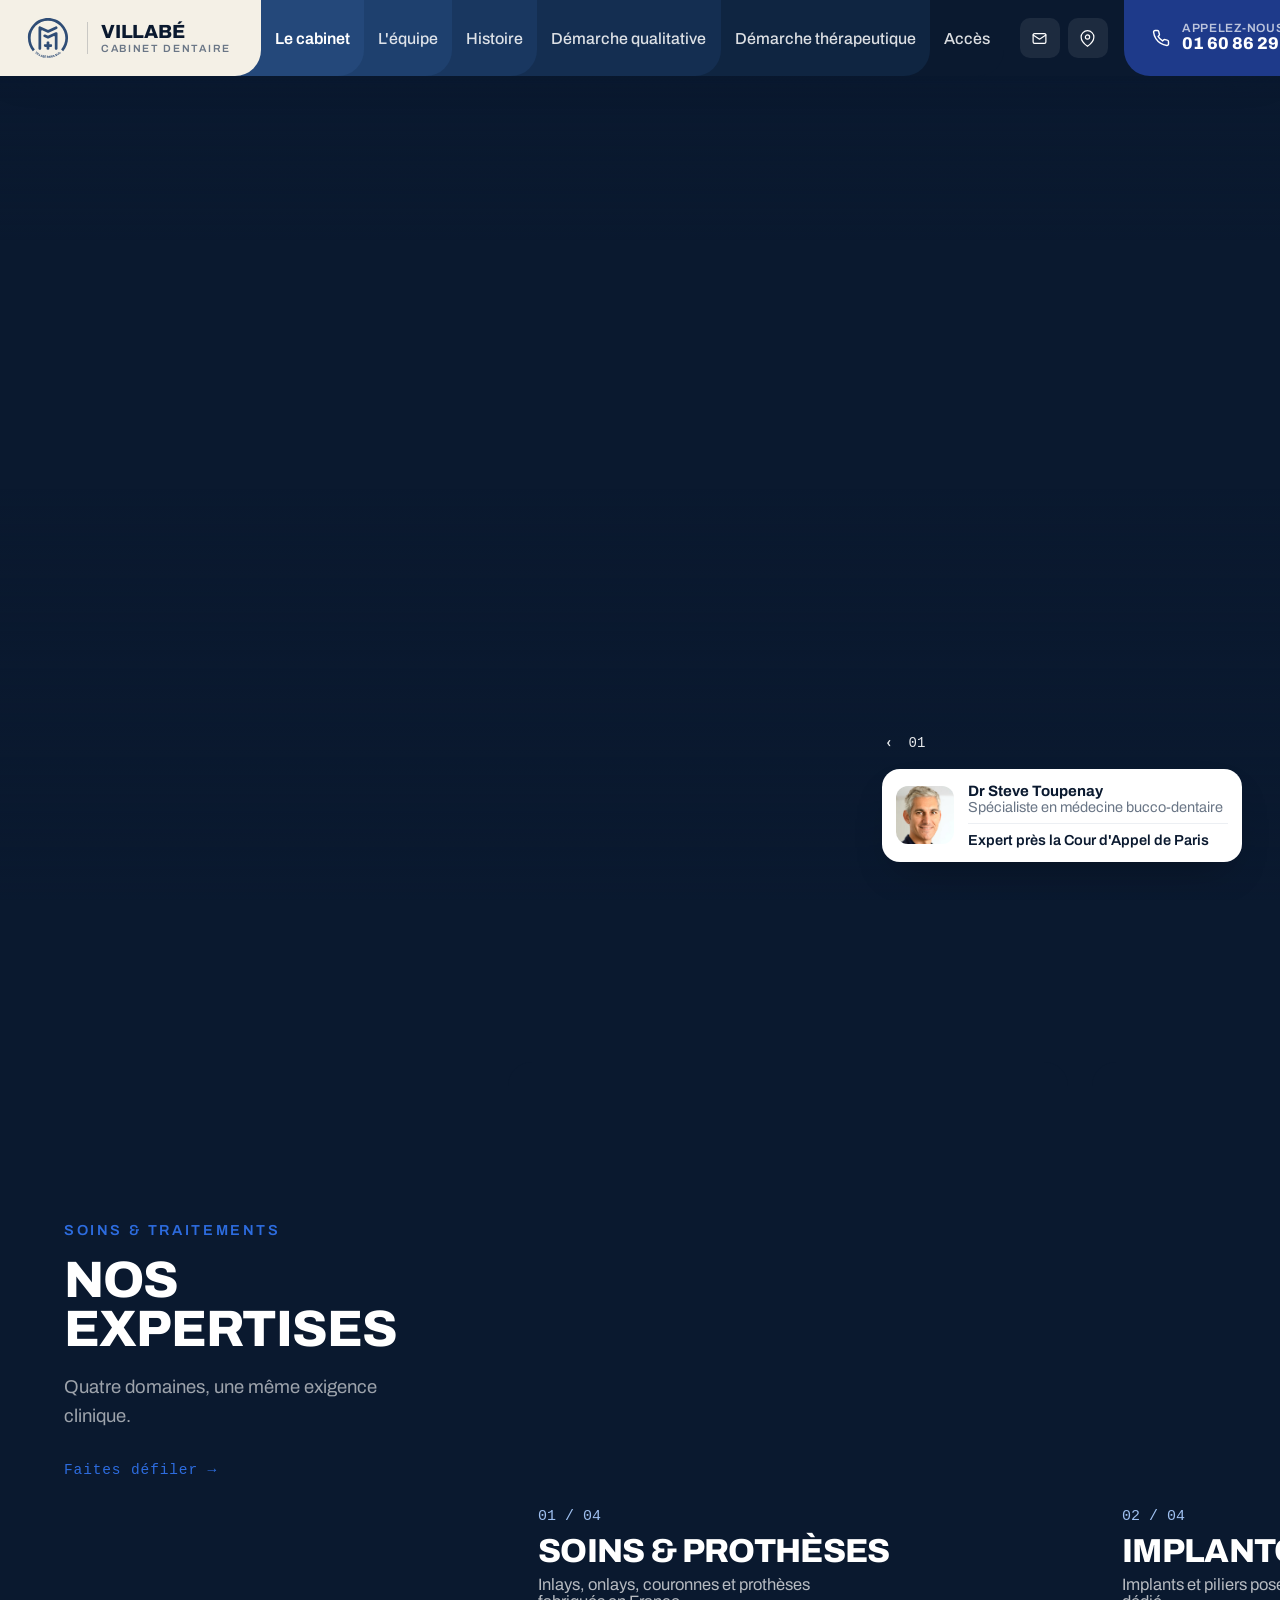
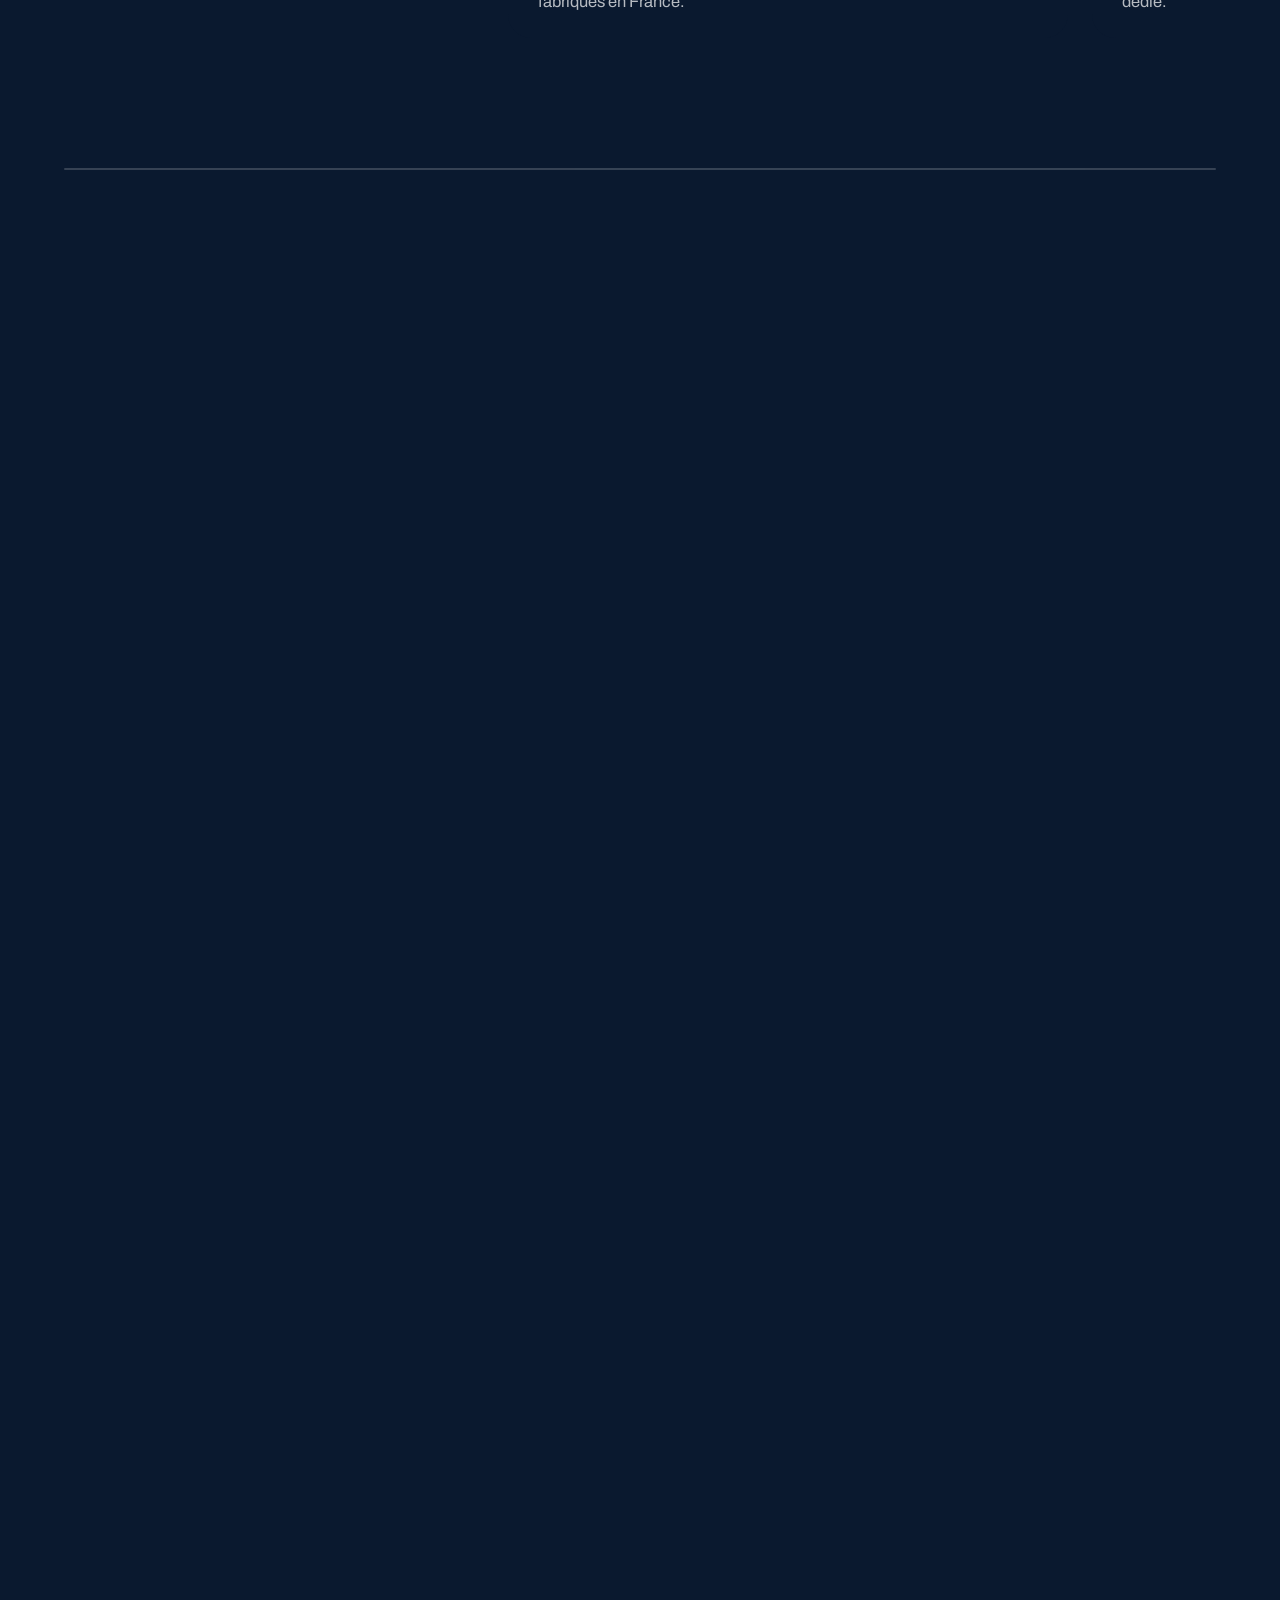
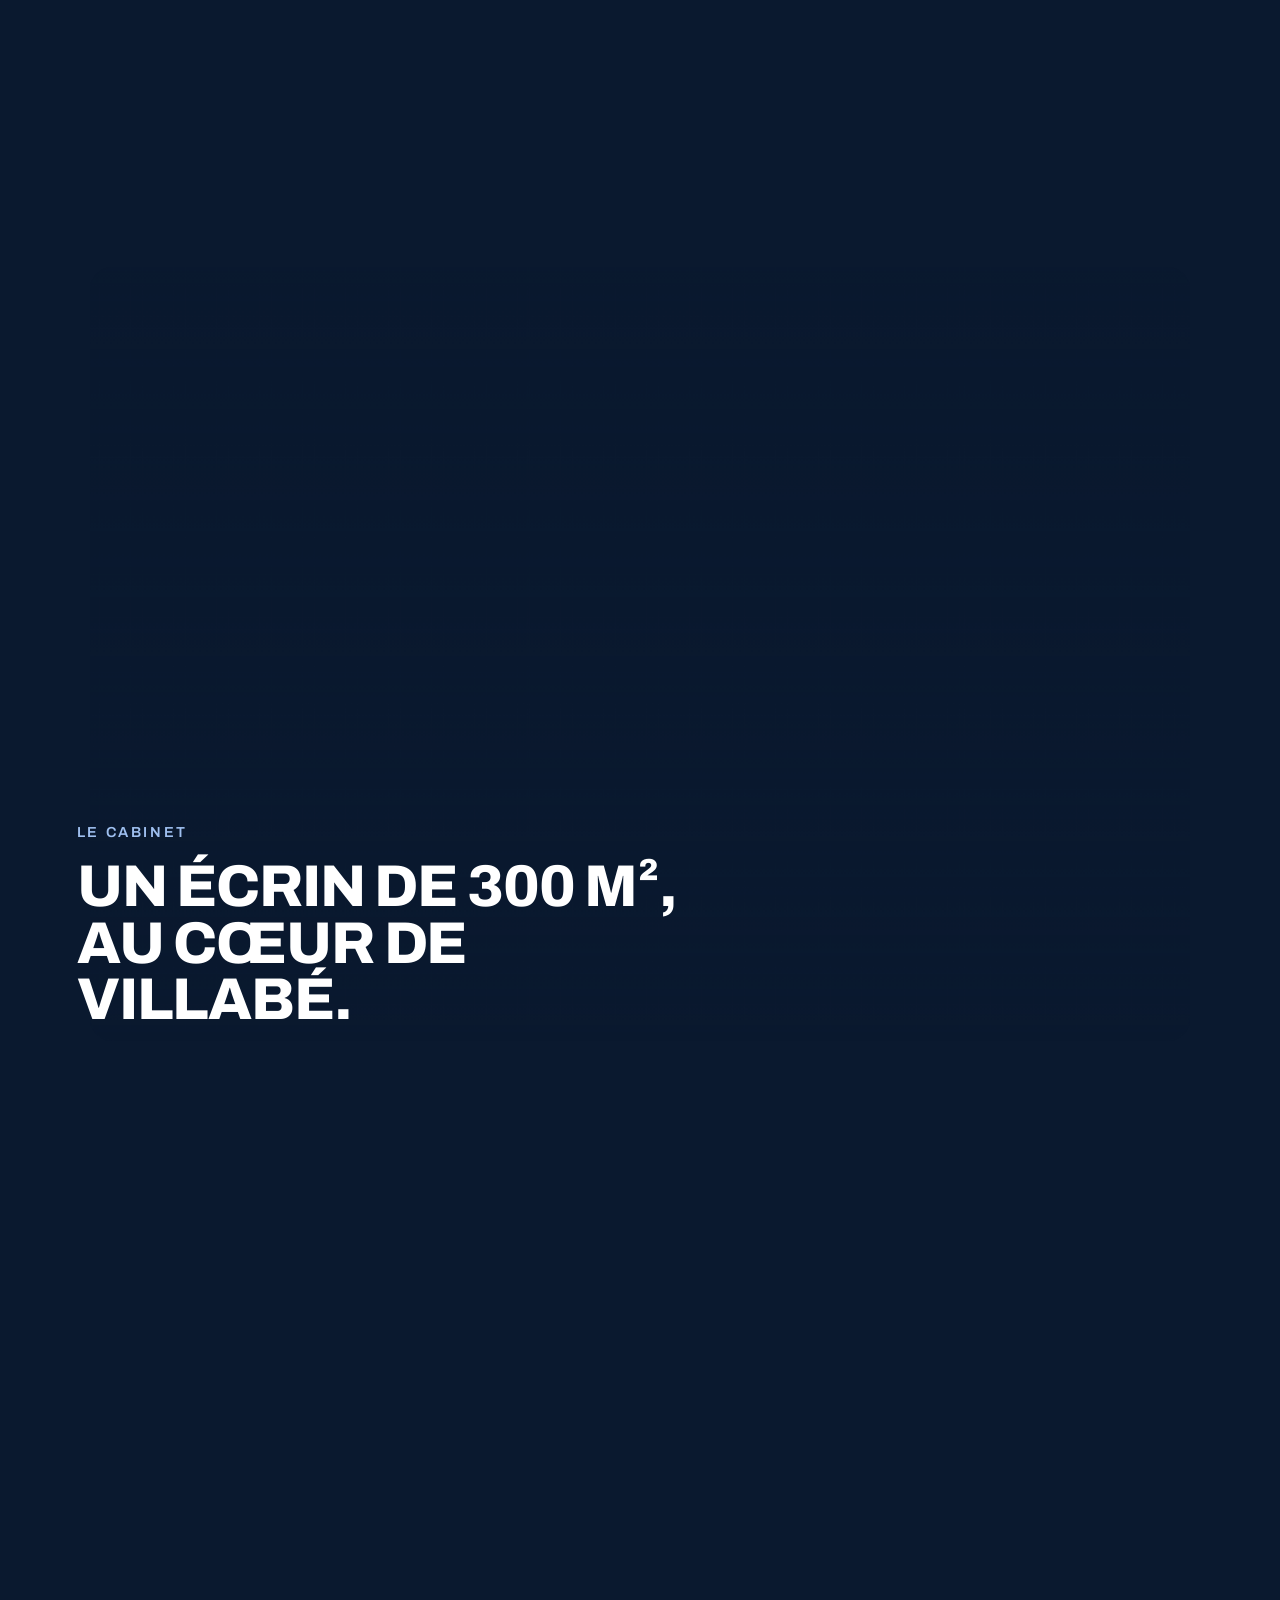
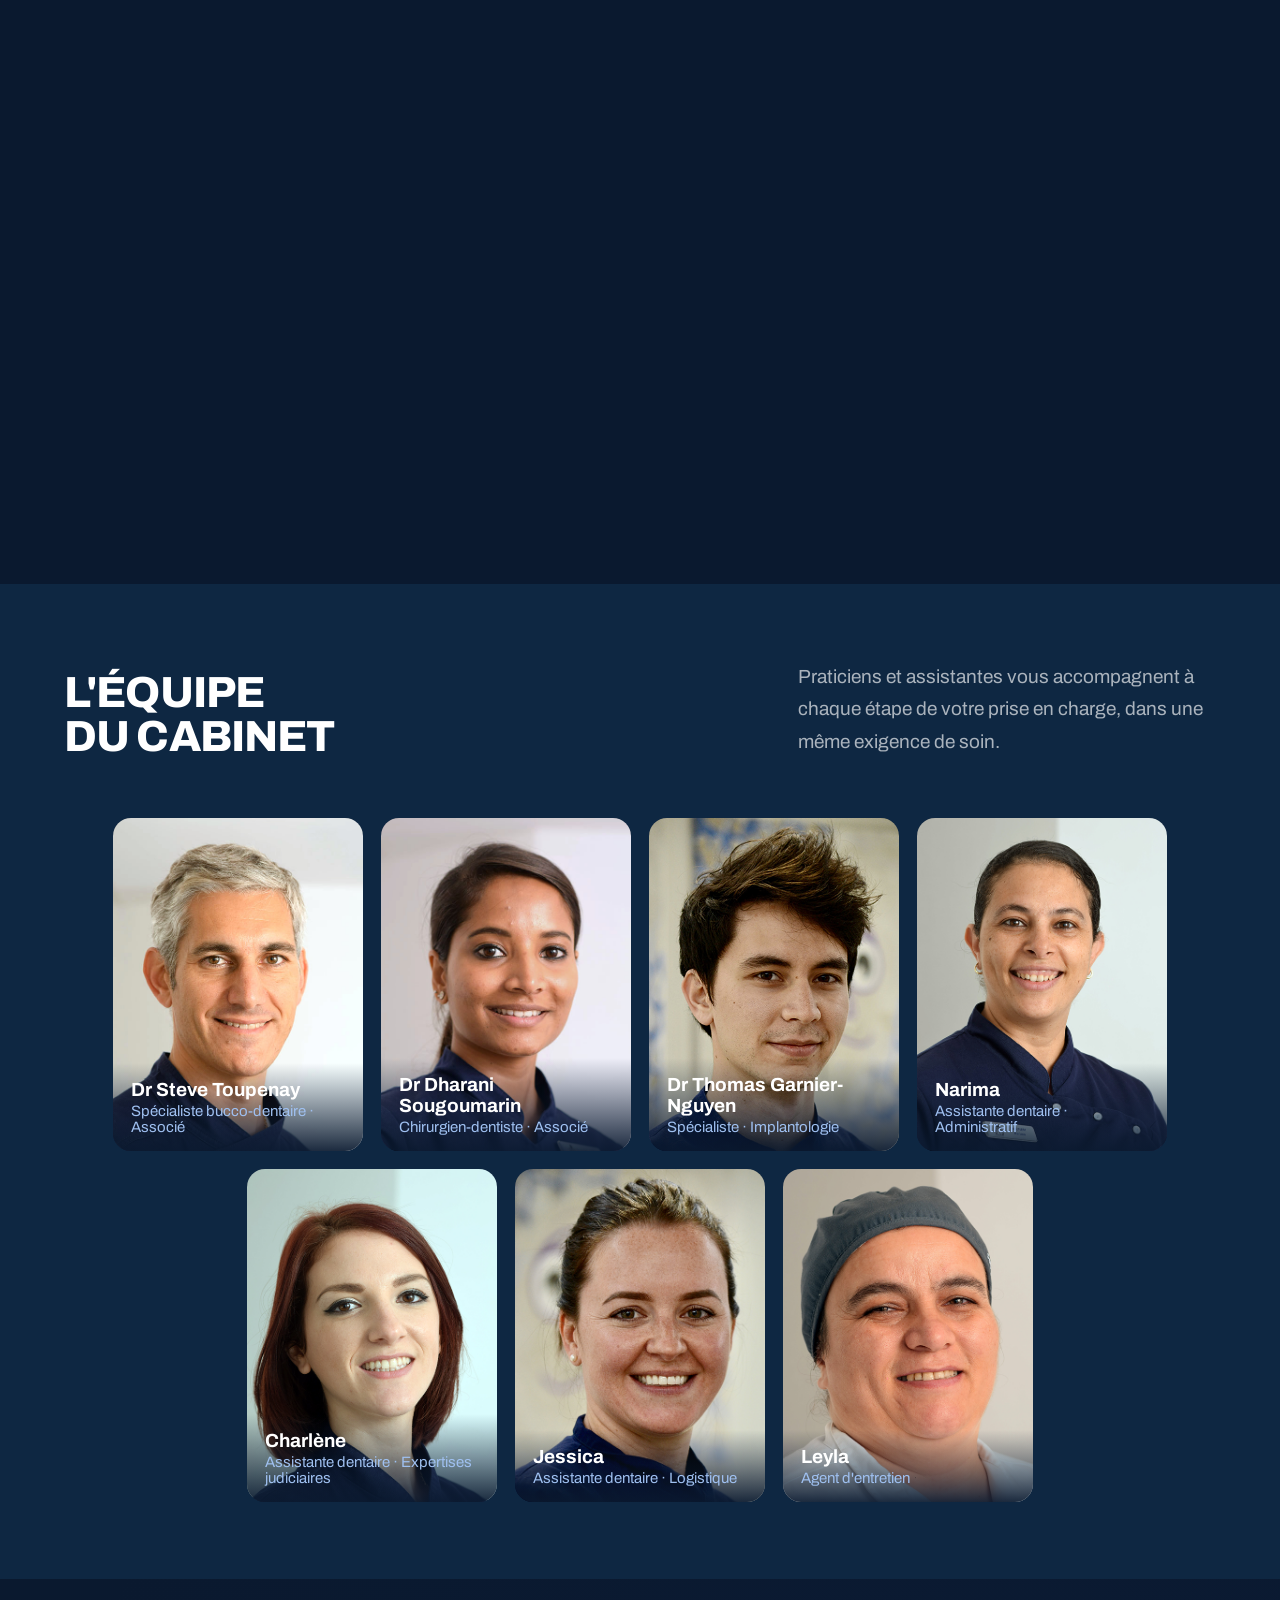
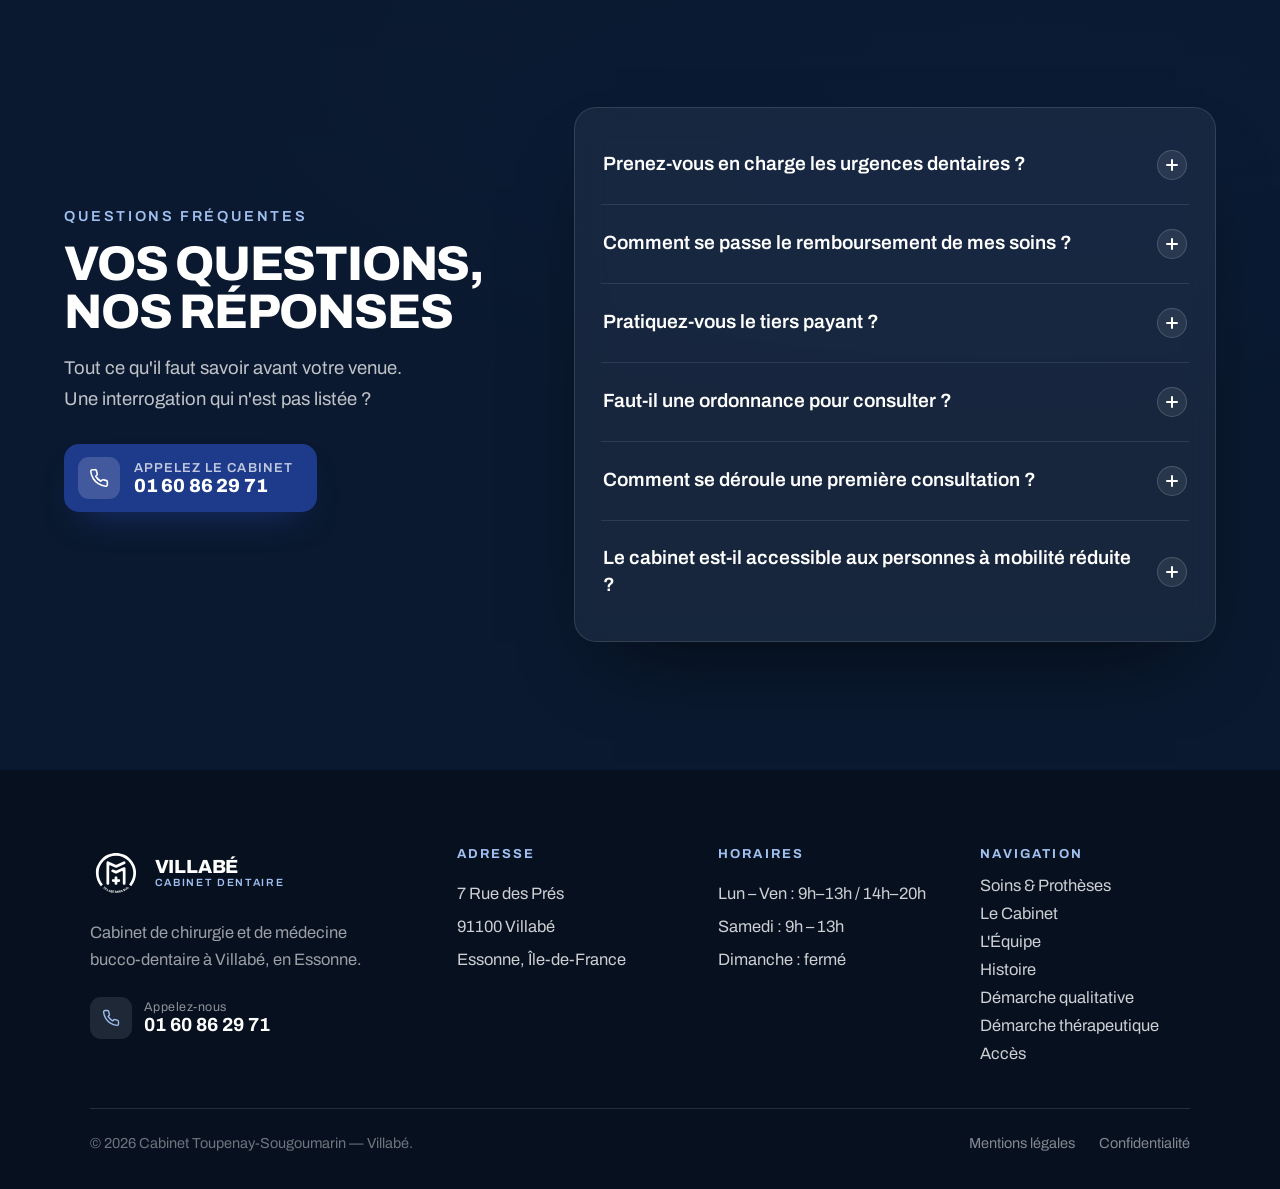
==== index.html @ 733a1549 "Passe typographique : agrandit les petites ecritures sur les six pages Meme echelle partout, alignee" ====
<!DOCTYPE html>
<html lang="fr">
<head>
<meta charset="utf-8">
<meta name="viewport" content="width=device-width, initial-scale=1">
<title>Cabinet Dentaire Villabé — Dr Toupenay &amp; Dr Sougoumarin</title>
<meta name="description" content="Cabinet de chirurgie et de médecine bucco-dentaire à Villabé (Essonne). 300 m² dédiés aux soins, à l'implantologie et à la chirurgie orale.">
<link rel="preconnect" href="https://fonts.googleapis.com">
<link rel="preconnect" href="https://fonts.gstatic.com" crossorigin>
<link href="https://fonts.googleapis.com/css2?family=Archivo:wght@400;500;600;700;800;900&display=swap" rel="stylesheet">
<style>
  :root {
    --navy:#0A192F; --navy2:#0E2742; --blue:#1E3A8A; --blue2:#2D6CDF; --blue-l:#9FC0F0;
    --cream:#ECE7DF; --ink:#14181B;
  }
  * { box-sizing: border-box; margin: 0; padding: 0; }
  html { scroll-behavior: smooth; }
  body { font-family: 'Archivo', -apple-system, sans-serif; color: #E8EEF6; background: var(--navy); -webkit-font-smoothing: antialiased; overflow-x: hidden; }
  ::selection { background: var(--navy); color: #fff; }
  img { display: block; }
  section[id], footer[id] { scroll-margin-top: 80px; }
  /* Lenis smooth scroll */
  html.lenis, html.lenis body { height: auto; }
  .lenis.lenis-smooth { scroll-behavior: auto !important; }
  .lenis.lenis-smooth [data-lenis-prevent] { overscroll-behavior: contain; }
  .lenis.lenis-stopped { overflow: hidden; }
  @keyframes floatUp { from { opacity: 0; transform: translateY(22px); } to { opacity: 1; transform: translateY(0); } }
  .display { font-weight: 800; text-transform: uppercase; letter-spacing: -0.02em; line-height: 0.98; }
  .eyebrow { display: inline-block; font-size: 14.5px; font-weight: 600; letter-spacing: .18em; text-transform: uppercase; color: var(--blue-l); }
  /* Vimeo background video — true cover (no letterbox bars) */
  .hero-video { position: absolute; top: 50%; left: 50%; transform: translate(-50%,-50%); width: 100vw; height: 56.25vw; min-height: 100vh; min-width: 177.78vh; border: 0; pointer-events: none; }

  /* ---------- header hover states ---------- */
  .navcenter a { white-space: nowrap; }
  .nav-active:hover { background: #2C5490 !important; }
  .nav-link:hover   { background: #23477C !important; color: #fff !important; }
  .icon-tab:hover   { background: rgba(255,255,255,0.16) !important; }
  .logo-home:hover  { background: #FFFCF2 !important; }
  .phone-cta:hover  { background: #274aa8 !important; }
  .flink:hover      { color: #fff !important; }
  @media (max-width: 1040px) { .navcenter { display: none !important; } }
  @media (max-width: 860px) {
    .herobottom { flex-direction: column !important; align-items: stretch !important; }
    .heromuted { max-width: none !important; }
  }
  @media (max-width: 760px) { .footgrid { grid-template-columns: 1fr 1fr !important; } }
  @media (max-width: 560px) { .footgrid { grid-template-columns: 1fr !important; } }

  /* =====================================================================
     SCROLL ANIMATION ENGINE — reveal variants (data-reveal)
     ===================================================================== */
  [data-reveal] { opacity: 0; transition: opacity .9s cubic-bezier(.2,.7,.2,1), transform 1s cubic-bezier(.2,.7,.2,1); transition-delay: var(--rd,0ms); will-change: opacity, transform; }
  [data-reveal="up"]    { transform: translateY(44px); }
  [data-reveal="fade"]  { transform: none; }
  [data-reveal="left"]  { transform: translateX(-56px); }
  [data-reveal="right"] { transform: translateX(56px); }
  [data-reveal="scale"] { transform: translateY(38px) scale(.94); }
  [data-reveal].is-in   { opacity: 1; transform: none; }
  /* line mask reveal */
  .mask-line { display: block; overflow: hidden; padding-bottom: .04em; }
  [data-reveal="mask"] { opacity: 1; display: inline-block; transform: translateY(112%); transition: transform 1s cubic-bezier(.2,.7,.2,1); transition-delay: var(--rd,0ms); will-change: transform; }
  [data-reveal="mask"].is-in { transform: translateY(0); }
  @media (prefers-reduced-motion: reduce) {
    [data-reveal] { opacity: 1 !important; transform: none !important; }
  }

  /* =====================================================================
     SOINS — galerie scroll horizontal épinglé
     ===================================================================== */
  .hpin { position: relative; background: var(--navy); }
  .hpin__sticky { position: sticky; top: 0; height: 100vh; overflow: hidden; display: flex; align-items: center; }
  .hpin__track { display: flex; gap: 24px; padding: 0 clamp(20px,5vw,80px); will-change: transform; }
  .hcard { position: relative; flex: 0 0 auto; width: clamp(300px,46vw,560px); height: 64vh; border-radius: 24px; overflow: hidden; background: var(--navy); }
  .hcard--intro { display: flex; flex-direction: column; justify-content: center; gap: 18px; background: none; width: clamp(280px,34vw,420px); }
  .hcard--intro h2 { font-size: clamp(34px,4vw,60px); font-weight: 800; text-transform: uppercase; letter-spacing: -.02em; line-height: .96; color: #fff; }
  .hcard--intro p { color: rgba(255,255,255,.6); max-width: 30ch; font-size: 18.5px; line-height: 1.6; }
  .hcard__img { position: absolute; inset: 0; width: 100%; height: 100%; object-fit: cover; }
  .hcard__veil { position: absolute; inset: 0; background: linear-gradient(180deg, rgba(10,25,47,0) 38%, rgba(10,25,47,.86)); }
  .hcard__cap { position: absolute; left: 30px; right: 30px; bottom: 28px; color: #fff; }
  .hcard__num { font-family: monospace; font-size: 15px; color: var(--blue-l); margin-bottom: 10px; }
  .hcard__cap h3 { font-size: clamp(24px,2.6vw,38px); font-weight: 800; text-transform: uppercase; letter-spacing: -.02em; line-height: 1; }
  .hcard__cap p { margin-top: 8px; font-size: 16.5px; color: rgba(255,255,255,.7); max-width: 34ch; }
  .hpin__hint { font-family: monospace; font-size: 14.5px; color: var(--blue2); letter-spacing: .06em; margin-top: 12px; }
  .hpin__bar { position: absolute; left: clamp(20px,5vw,80px); right: clamp(20px,5vw,80px); bottom: 30px; height: 2px; background: rgba(255,255,255,.18); border-radius: 2px; z-index: 5; }
  .hpin__bar span { position: absolute; left: 0; top: 0; bottom: 0; width: 0; background: #fff; border-radius: 2px; }
  /* fallback : swipe horizontal natif */
  .hpin--static { height: auto !important; }
  .hpin--static .hpin__sticky { position: static; height: auto; padding: clamp(40px,7vw,90px) 0; }
  .hpin--static .hpin__track { transform: none !important; overflow-x: auto; scroll-snap-type: x mandatory; -webkit-overflow-scrolling: touch; padding-bottom: 24px; }
  .hpin--static .hcard { scroll-snap-align: center; height: 70vh; width: min(82vw,560px); }
  .hpin--static .hpin__bar { display: none; }

  /* =====================================================================
     3. LE CABINET — vidéo qui s'agrandit au scroll + compteurs
     ===================================================================== */
  .expand { position: relative; background: var(--navy); height: 220vh; }
  .expand__sticky { position: sticky; top: 0; height: 100vh; overflow: hidden; display: flex; align-items: center; justify-content: center; }
  .expand__media { position: relative; width: 100%; height: 100%; overflow: hidden; border-radius: 28px; transform: scale(.86); transform-origin: center; will-change: transform; }
  .expand__media video, .expand__media img { position: absolute; inset: 0; width: 100%; height: 100%; object-fit: cover; }
  .expand__veil { position: absolute; inset: 0; background: linear-gradient(180deg, rgba(10,25,47,.15) 0%, rgba(10,25,47,.4) 50%, rgba(10,25,47,.82) 100%); }
  .expand__overlay { position: absolute; inset: 0; z-index: 3; display: flex; flex-direction: column; justify-content: flex-end; padding: clamp(32px,6vw,96px); color: #fff; pointer-events: none; }
  .expand__overlay .eyebrow { margin-bottom: 18px; }
  .expand__overlay h2 { font-size: clamp(32px,4.6vw,68px); font-weight: 800; text-transform: uppercase; letter-spacing: -.02em; line-height: .96; max-width: 17ch; }

  /* =====================================================================
     4. LES PRATICIENS — deux associés au même niveau
     ===================================================================== */
  .prac { position: relative; overflow: hidden; background: var(--navy); padding: clamp(56px,7vw,108px) clamp(22px,5vw,80px); }
  .prac__head { position: relative; z-index: 2; max-width: 1180px; margin: 0 auto clamp(46px,6vw,84px); text-align: center; }
  .prac__head .eyebrow { color: var(--blue2); }
  .prac__heading { margin-top: 14px; font-weight: 800; text-transform: uppercase; letter-spacing: -.025em; line-height: .98; color: #fff; font-size: clamp(30px,3.8vw,52px); }
  .prac__one { position: relative; max-width: 1180px; margin: 0 auto; }
  .prac__one + .prac__one { margin-top: clamp(64px,9vw,128px); }
  .prac__wm { position: absolute; left: 50%; top: -8%; transform: translateX(-50%); font-weight: 900; font-size: clamp(72px,14vw,220px); letter-spacing: -.04em; line-height: 1; color: #fff; opacity: .04; text-transform: uppercase; white-space: nowrap; pointer-events: none; z-index: 0; }
  .prac__grid { position: relative; z-index: 2; display: grid; grid-template-columns: .85fr 1.15fr; gap: clamp(40px,6vw,96px); align-items: center; }
  .prac__grid--rev { grid-template-columns: 1.15fr .85fr; }
  .prac__frame { position: relative; width: min(420px,100%); margin: 0 auto; aspect-ratio: 3/4; }
  .prac__backdrop { position: absolute; right: -18px; bottom: -18px; width: 80%; height: 80%; background: var(--blue); border-radius: 26px; }
  .prac__grid--rev .prac__backdrop { right: auto; left: -18px; }
  .prac__img { position: relative; z-index: 1; width: 100%; height: 100%; object-fit: cover; object-position: center top; border-radius: 24px; box-shadow: 0 44px 84px -42px rgba(10,25,47,.55); }
  .prac__badge { position: absolute; z-index: 2; left: -16px; bottom: 30px; background: #fff; border-radius: 16px; padding: 13px 17px; display: flex; align-items: center; gap: 12px; box-shadow: 0 26px 54px -26px rgba(10,25,47,.5); }
  .prac__badge b { display: block; font-size: 15.5px; color: var(--navy); line-height: 1.2; }
  .prac__badge span { display: block; font-size: 13px; color: #6a7686; }
  .prac__copy { max-width: 48ch; }
  .prac__copy .eyebrow { color: var(--blue2); margin-bottom: 20px; }
  .prac__name { font-weight: 800; text-transform: uppercase; letter-spacing: -.02em; line-height: .96; font-size: clamp(34px,4vw,56px); color: #fff; }
  .prac__name span { color: var(--blue2); }
  .prac__role { font-size: clamp(16.5px,1.3vw,18px); font-weight: 600; color: var(--blue-l); margin-top: 16px; }
  .prac__bio { font-size: clamp(17px,1.3vw,18.5px); line-height: 1.72; color: rgba(255,255,255,.72); margin-top: 22px; }
  .prac__facts { list-style: none; margin-top: 30px; display: flex; flex-direction: column; gap: 15px; }
  .prac__facts li { display: flex; align-items: center; gap: 13px; font-size: 16.5px; font-weight: 500; color: #fff; }
  .prac__facts li svg { flex: none; }
  @media (prefers-reduced-motion: no-preference) {
    .prac__frame { animation: portFloat 7s ease-in-out infinite; }
    .prac__badge { animation: portFloat 6s ease-in-out infinite .9s reverse; }
  }
  @keyframes portFloat { 0%,100% { transform: translateY(0); } 50% { transform: translateY(-12px); } }
  @media (max-width: 900px) { .prac__grid, .prac__grid--rev { grid-template-columns: 1fr; gap: 44px; } .prac__copy { max-width: none; } .prac__grid--rev .prac__media { order: -1; } }

  /* =====================================================================
     5. L'ÉQUIPE — grille N&B → couleur
     ===================================================================== */
  .team { background: var(--navy2); padding: clamp(52px,6vw,96px) clamp(22px,5vw,80px); }
  .team__head { max-width: 1180px; margin: 0 auto clamp(36px,5vw,60px); display: flex; align-items: flex-end; justify-content: space-between; gap: 24px; flex-wrap: wrap; }
  .team__head h2 { font-size: clamp(28px,3.4vw,48px); font-weight: 800; text-transform: uppercase; letter-spacing: -.02em; line-height: 1; color: #fff; max-width: 16ch; }
  .team__head p { font-size: 19px; line-height: 1.7; color: rgba(255,255,255,.65); max-width: 38ch; }
  .team__grid { max-width: 1080px; margin: 0 auto; display: flex; flex-wrap: wrap; justify-content: center; gap: 18px; }
  .team__grid .tcard { flex: 1 1 240px; max-width: 250px; }
  .tcard { position: relative; border-radius: 18px; overflow: hidden; background: var(--navy); aspect-ratio: 3/4; }
  .tcard img { width: 100%; height: 100%; object-fit: cover; object-position: center top; transition: transform .7s cubic-bezier(.2,.7,.2,1); }
  .tcard:hover img { transform: scale(1.05); }
  .tcard__info { position: absolute; left: 0; right: 0; bottom: 0; padding: 16px 18px; background: linear-gradient(180deg, transparent, rgba(10,25,47,.92)); color: #fff; }
  .tcard__info b { display: block; font-size: 19px; }
  .tcard__info span { display: block; font-size: 15px; color: var(--blue-l); margin-top: 3px; }

  /* =====================================================================
     HISTOIRE — frise chronologique
     ===================================================================== */
  .story { position: relative; overflow: hidden; background: var(--navy2); color: #fff; padding: clamp(56px,7vw,110px) clamp(22px,5vw,80px); }
  .story::before { content: ""; position: absolute; width: 54vw; height: 54vw; right: -16vw; top: -18vw; background: radial-gradient(circle, rgba(45,108,223,.16), transparent 60%); pointer-events: none; }
  .story__head { position: relative; z-index: 2; max-width: 1080px; margin: 0 auto clamp(40px,5vw,70px); }
  .story__head h2 { font-size: clamp(30px,4.2vw,62px); font-weight: 800; text-transform: uppercase; letter-spacing: -.025em; line-height: .96; margin-top: 16px; }
  .story__head p { margin-top: 22px; max-width: 52ch; color: rgba(255,255,255,.7); font-size: clamp(17px,1.4vw,19.5px); line-height: 1.6; }
  .story__line { position: relative; z-index: 2; max-width: 1080px; margin: 0 auto; }
  .story__item { display: grid; grid-template-columns: minmax(110px,210px) 1fr; gap: clamp(20px,5vw,64px); padding: clamp(28px,4vw,52px) 0; border-top: 1px solid rgba(255,255,255,.12); }
  .story__item:last-child { border-bottom: 1px solid rgba(255,255,255,.12); }
  .story__year { font-weight: 800; font-size: clamp(34px,4.4vw,66px); letter-spacing: -.03em; line-height: .9; color: var(--blue2); }
  .story__body h3 { font-size: clamp(19px,2.2vw,28px); font-weight: 700; color: #fff; }
  .story__body p { margin-top: 12px; max-width: 50ch; color: rgba(255,255,255,.68); font-size: clamp(17px,1.3vw,18.5px); line-height: 1.65; }
  @media (max-width: 680px) { .story__item { grid-template-columns: 1fr; gap: 10px; } }

  /* =====================================================================
     FAQ — questions fréquentes (immersive : vidéo de fond + accordéon verre)
     ===================================================================== */
  .faq { position: relative; overflow: hidden; isolation: isolate; background: var(--navy); padding: clamp(72px,10vw,150px) clamp(22px,5vw,80px); }
  .faq__video { position: absolute; inset: 0; width: 100%; height: 100%; object-fit: cover; z-index: 0; }
  .faq__veil { position: absolute; inset: 0; z-index: 1;
    background: linear-gradient(180deg, rgba(10,25,47,.92) 0%, rgba(10,25,47,.78) 45%, rgba(10,25,47,.9) 100%),
               radial-gradient(120% 80% at 80% 10%, rgba(30,58,138,.45), transparent 60%); }
  .faq__inner { position: relative; z-index: 2; max-width: 1180px; margin: 0 auto; display: grid; grid-template-columns: .82fr 1.18fr; gap: clamp(36px,5vw,80px); align-items: start; }
  .faq__aside { position: sticky; top: 100px; }
  .faq__aside .eyebrow { color: var(--blue-l); }
  .faq__title { margin-top: 16px; font-weight: 800; text-transform: uppercase; letter-spacing: -.025em; line-height: .98; color: #fff; font-size: clamp(32px,3.8vw,54px); }
  .faq__lead { margin-top: 18px; max-width: 34ch; font-size: 18.5px; line-height: 1.7; color: rgba(255,255,255,.74); }
  .faq__call { display: inline-flex; align-items: center; gap: 14px; margin-top: 28px; padding: 13px 24px 13px 14px; border-radius: 15px; text-decoration: none;
    background: var(--blue); box-shadow: 0 18px 36px -20px rgba(30,58,138,.9); transition: background .25s ease, transform .25s ease; }
  .faq__call:hover { background: var(--blue2); transform: translateY(-2px); }
  .faq__callicon { flex: none; width: 42px; height: 42px; border-radius: 11px; background: rgba(255,255,255,.16); display: flex; align-items: center; justify-content: center; }
  .faq__call small { display: block; font-size: 13px; font-weight: 600; letter-spacing: .08em; text-transform: uppercase; color: rgba(255,255,255,.72); }
  .faq__call b { display: block; font-size: 19px; font-weight: 800; color: #fff; letter-spacing: -.01em; }

  .faq__list { border-radius: 22px; padding: clamp(8px,1.4vw,18px) clamp(16px,2vw,28px);
    background: rgba(255,255,255,.06); border: 1px solid rgba(255,255,255,.12);
    backdrop-filter: blur(16px) saturate(1.1); -webkit-backdrop-filter: blur(16px) saturate(1.1);
    box-shadow: 0 40px 80px -40px rgba(0,0,0,.7); }
  .faq__item { border-bottom: 1px solid rgba(255,255,255,.1); }
  .faq__item:last-child { border-bottom: 0; }
  .faq__q { all: unset; box-sizing: border-box; display: flex; align-items: center; justify-content: space-between; gap: 22px; width: 100%; padding: clamp(18px,2.2vw,24px) 2px; cursor: pointer; }
  .faq__q h3 { font-size: clamp(18px,1.5vw,21px); font-weight: 600; color: #fff; line-height: 1.4; transition: color .2s ease; }
  .faq__q:hover h3, .faq__item.open .faq__q h3 { color: var(--blue-l); }
  .faq__icon { flex: none; position: relative; width: 30px; height: 30px; border-radius: 50%; background: rgba(255,255,255,.08); border: 1px solid rgba(255,255,255,.16); transition: background .25s ease; }
  .faq__item.open .faq__icon { background: var(--blue); border-color: transparent; }
  .faq__icon::before, .faq__icon::after { content: ""; position: absolute; left: 50%; top: 50%; background: #fff; border-radius: 2px; transition: transform .3s cubic-bezier(.2,.7,.2,1); }
  .faq__icon::before { width: 12px; height: 2px; transform: translate(-50%,-50%); }
  .faq__icon::after { width: 2px; height: 12px; transform: translate(-50%,-50%); }
  .faq__item.open .faq__icon::after { transform: translate(-50%,-50%) scaleY(0); }
  .faq__a { overflow: hidden; height: 0; transition: height .35s cubic-bezier(.2,.7,.2,1); }
  .faq__a p { padding: 0 40px 22px 2px; max-width: 64ch; font-size: 18.5px; line-height: 1.72; color: rgba(255,255,255,.74); }
  .faq__a p + p { padding-top: 14px; }
  @media (max-width: 880px) { .faq__inner { grid-template-columns: 1fr; gap: 30px; } .faq__aside { position: static; } }

  /* =====================================================================
     DÉMARCHES — lignes texte + image (qualitative & thérapeutique)
     ===================================================================== */
  .rowfeat { position: relative; padding: clamp(56px,7vw,108px) clamp(22px,5vw,80px); }
  .rowfeat__head { max-width: 1180px; margin: 0 auto clamp(48px,6vw,84px); }
  .rowfeat__head .eyebrow { color: var(--blue2); }
  .rowfeat__head h2 { margin-top: 14px; font-weight: 800; text-transform: uppercase; letter-spacing: -.025em; line-height: .98; color: #fff; font-size: clamp(30px,3.8vw,52px); max-width: 20ch; }
  .rowfeat__head p { margin-top: 18px; max-width: 62ch; color: rgba(255,255,255,.7); font-size: clamp(17px,1.3vw,19px); line-height: 1.65; }
  .rowfeat__list { max-width: 1180px; margin: 0 auto; display: flex; flex-direction: column; gap: clamp(52px,7vw,92px); }
  .rowitem { display: grid; grid-template-columns: .9fr 1.1fr; gap: clamp(32px,5vw,64px); align-items: center; }
  .rowitem--rev .rowitem__media { order: 2; }
  .rowitem__media { position: relative; border-radius: 22px; overflow: hidden; aspect-ratio: 4/3; box-shadow: 0 34px 64px -32px rgba(0,0,0,.55); background: rgba(255,255,255,.05); }
  .rowitem__media img { width: 100%; height: 100%; object-fit: cover; }
  .rowitem__num { font-family: monospace; font-size: 15px; color: var(--blue-l); margin-bottom: 14px; display: block; }
  .rowitem__body h3 { font-size: clamp(21px,2.2vw,30px); font-weight: 700; color: #fff; letter-spacing: -.01em; }
  .rowitem__body p { margin-top: 14px; color: rgba(255,255,255,.7); font-size: 18.5px; line-height: 1.72; max-width: 52ch; }
  .rowitem__body p + p { margin-top: 12px; }
  @media (max-width: 820px) { .rowitem, .rowitem--rev { grid-template-columns: 1fr; } .rowitem--rev .rowitem__media { order: 0; } }

  /* Table honoraires — carte verre, même esprit que la FAQ */
  .pricecard { max-width: 1180px; margin: clamp(52px,7vw,92px) auto 0; border-radius: 22px; padding: clamp(10px,1.6vw,20px) clamp(18px,2.4vw,30px);
    background: rgba(255,255,255,.06); border: 1px solid rgba(255,255,255,.12);
    backdrop-filter: blur(16px) saturate(1.1); -webkit-backdrop-filter: blur(16px) saturate(1.1); }
  .pricecard__head { display: flex; align-items: baseline; justify-content: space-between; gap: 16px; padding: 14px 2px 18px; }
  .pricecard__head h3 { font-size: clamp(17px,1.7vw,20px); font-weight: 700; color: #fff; }
  .pricecard__head span { font-size: 14.5px; color: rgba(255,255,255,.5); }
  .pricerow { display: flex; align-items: center; justify-content: space-between; gap: 20px; padding: 16px 2px; border-top: 1px solid rgba(255,255,255,.1); }
  .pricerow span:first-child { font-size: 17.5px; color: rgba(255,255,255,.85); }
  .pricerow b { font-size: 18.5px; color: var(--blue-l); font-weight: 700; white-space: nowrap; }
  .pricecard__note { padding: 16px 2px 4px; font-size: 14.5px; line-height: 1.6; color: rgba(255,255,255,.5); border-top: 1px solid rgba(255,255,255,.1); margin-top: 4px; }

  /* =====================================================================
     ACCÈS — infos + carte
     ===================================================================== */
  .access__inner { max-width: 1180px; margin: 0 auto; display: grid; grid-template-columns: .82fr 1.18fr; gap: clamp(36px,5vw,72px); align-items: start; }
  .access__facts { display: flex; flex-direction: column; gap: clamp(26px,3vw,34px); }
  .access__fact { display: flex; gap: 16px; }
  .access__fact svg { flex: none; width: 42px; height: 42px; border-radius: 12px; background: rgba(255,255,255,.08); padding: 10px; box-sizing: border-box; }
  .access__fact h3 { font-size: 17.5px; font-weight: 700; color: #fff; margin-bottom: 6px; }
  .access__fact p { font-size: 17px; line-height: 1.65; color: rgba(255,255,255,.68); max-width: 46ch; }
  .access__map { position: relative; border-radius: 22px; overflow: hidden; aspect-ratio: 4/3.1; box-shadow: 0 34px 64px -32px rgba(0,0,0,.55); background: rgba(255,255,255,.05); }
  .access__map iframe { position: absolute; inset: 0; width: 100%; height: 100%; border: 0; filter: grayscale(.15) contrast(1.05); }
  @media (max-width: 900px) { .access__inner { grid-template-columns: 1fr; } .access__map { order: -1; } }

  /* =====================================================================
     FOOTER
     ===================================================================== */
  .site-footer { background: #06101F; color: #fff; padding: clamp(48px,6vw,84px) clamp(22px,7vw,110px) clamp(26px,3vw,38px); }
  .footgrid { display: grid; grid-template-columns: 1.5fr 1fr 1fr 1fr; gap: clamp(28px,4vw,56px); padding-bottom: 46px; border-bottom: 1px solid rgba(255,255,255,0.12); }
</style>
</head>
<body>

<div style="background:var(--navy); min-height:100vh;">

  <!-- ============ HEADER (inchangé) ============ -->
  <header style="position:sticky; top:0; z-index:100; display:flex; align-items:stretch; height:76px; background:#0A192F; margin:0; box-shadow:0 14px 34px -22px rgba(10,25,47,0.6);">
    <a href="index.html" class="logo-home" aria-label="Retour à l’accueil" style="flex:none; display:flex; align-items:center; gap:13px; background:#F4F0E6; padding:0 30px 0 22px; border-bottom-right-radius:26px; position:relative; z-index:7; text-decoration:none; transition:background .2s ease;">
      <img src="images/logo.svg" alt="Cabinet Dentaire Villabé Paris Sud" style="height:52px; width:auto;">
      <div style="width:1px; height:32px; background:rgba(10,25,47,0.18);"></div>
      <div style="display:flex; flex-direction:column; line-height:1.12;">
        <span style="font-weight:800; font-size:19px; letter-spacing:-0.01em; color:#0A192F;">VILLABÉ</span>
        <span style="font-weight:600; font-size:10.5px; letter-spacing:0.16em; text-transform:uppercase; color:#6a7686;">Cabinet Dentaire</span>
      </div>
    </a>
    <nav class="navcenter" style="flex:1; display:flex; align-items:stretch; position:relative;">
      <a href="index.html#cabinet" class="nav-active" style="flex:1; display:flex; align-items:center; justify-content:center; padding:0 clamp(10px,1.1vw,20px) 0 calc(clamp(10px,1.1vw,20px) + 26px); font-size:16px; font-weight:600; color:#fff; text-decoration:none; background:#24487A; border-bottom-right-radius:26px; margin-left:-26px; position:relative; z-index:6; transition:background .2s ease;">Le cabinet</a>
      <a href="equipe.html" class="nav-link" style="flex:1; display:flex; align-items:center; justify-content:center; padding:0 clamp(10px,1.1vw,20px) 0 calc(clamp(10px,1.1vw,20px) + 26px); font-size:16px; font-weight:500; color:rgba(255,255,255,0.85); text-decoration:none; background:#1E406E; border-bottom-right-radius:26px; margin-left:-26px; position:relative; z-index:5; transition:background .2s ease, color .2s ease;">L'équipe</a>
      <a href="histoire.html" class="nav-link" style="flex:1; display:flex; align-items:center; justify-content:center; padding:0 clamp(10px,1.1vw,20px) 0 calc(clamp(10px,1.1vw,20px) + 26px); font-size:16px; font-weight:500; color:rgba(255,255,255,0.85); text-decoration:none; background:#193760; border-bottom-right-radius:26px; margin-left:-26px; position:relative; z-index:4; transition:background .2s ease, color .2s ease;">Histoire</a>
      <a href="demarche-qualitative.html" class="nav-link" style="flex:1; display:flex; align-items:center; justify-content:center; padding:0 clamp(10px,1.1vw,20px) 0 calc(clamp(10px,1.1vw,20px) + 26px); font-size:16px; font-weight:500; color:rgba(255,255,255,0.85); text-decoration:none; background:#142E51; border-bottom-right-radius:26px; margin-left:-26px; position:relative; z-index:3; transition:background .2s ease, color .2s ease;">Démarche qualitative</a>
      <a href="demarche-therapeutique.html" class="nav-link" style="flex:1; display:flex; align-items:center; justify-content:center; padding:0 clamp(10px,1.1vw,20px) 0 calc(clamp(10px,1.1vw,20px) + 26px); font-size:16px; font-weight:500; color:rgba(255,255,255,0.85); text-decoration:none; background:#0F2541; border-bottom-right-radius:26px; margin-left:-26px; position:relative; z-index:2; transition:background .2s ease, color .2s ease;">Démarche thérapeutique</a>
      <a href="acces.html" class="nav-link" style="flex:1; display:flex; align-items:center; justify-content:center; padding:0 clamp(10px,1.1vw,20px) 0 calc(clamp(10px,1.1vw,20px) + 26px); font-size:16px; font-weight:500; color:rgba(255,255,255,0.85); text-decoration:none; background:#0A192F; border-bottom-right-radius:26px; margin-left:-26px; position:relative; z-index:1; transition:background .2s ease, color .2s ease;">Accès</a>
    </nav>
    <div style="flex:none; margin-left:auto; display:flex; align-items:center; gap:8px; padding:0 16px;">
      <a href="mailto:contact@villabe-dental.fr" class="icon-tab" style="width:40px; height:40px; border-radius:10px; background:rgba(255,255,255,0.08); display:flex; align-items:center; justify-content:center; text-decoration:none; transition:background .2s ease;">
        <svg width="17" height="17" viewBox="0 0 24 24" fill="none" stroke="#fff" stroke-width="1.7" stroke-linecap="round" stroke-linejoin="round"><rect x="3" y="5" width="18" height="14" rx="2"/><path d="m3 7 9 6 9-6"/></svg>
      </a>
      <a href="#contact" class="icon-tab" style="width:40px; height:40px; border-radius:10px; background:rgba(255,255,255,0.08); display:flex; align-items:center; justify-content:center; text-decoration:none; transition:background .2s ease;">
        <svg width="17" height="17" viewBox="0 0 24 24" fill="none" stroke="#fff" stroke-width="1.7" stroke-linecap="round" stroke-linejoin="round"><path d="M21 10c0 7-9 13-9 13s-9-6-9-13a9 9 0 0 1 18 0z"/><circle cx="12" cy="10" r="3"/></svg>
      </a>
    </div>
    <a href="tel:0160862971" class="phone-cta" style="flex:none; display:flex; align-items:center; gap:12px; background:#1E3A8A; padding:0 28px; text-decoration:none; border-bottom-left-radius:26px; transition:background .2s ease;">
      <svg width="18" height="18" viewBox="0 0 24 24" fill="none" stroke="#fff" stroke-width="1.9" stroke-linecap="round" stroke-linejoin="round"><path d="M22 16.92v3a2 2 0 0 1-2.18 2 19.79 19.79 0 0 1-8.63-3.07 19.5 19.5 0 0 1-6-6 19.79 19.79 0 0 1-3.07-8.67A2 2 0 0 1 4.11 2h3a2 2 0 0 1 2 1.72c.13.96.36 1.9.7 2.81a2 2 0 0 1-.45 2.11L8.09 9.91a16 16 0 0 0 6 6l1.27-1.27a2 2 0 0 1 2.11-.45c.91.34 1.85.57 2.81.7A2 2 0 0 1 22 16.92z"/></svg>
      <span style="display:flex; flex-direction:column; line-height:1.1;">
        <span style="font-size:12px; font-weight:600; letter-spacing:0.06em; text-transform:uppercase; color:rgba(255,255,255,0.7);">Appelez-nous</span>
        <span style="font-size:17px; font-weight:800; color:#fff;">01 60 86 29 71</span>
      </span>
    </a>
  </header>

  <!-- ============ HERO (inchangé) ============ -->
  <section style="position:relative; overflow:hidden; min-height:calc(100vh - 76px); display:flex; flex-direction:column; justify-content:flex-end; padding:clamp(22px,3vw,52px); margin:0;">
    <div style="position:absolute; inset:0; z-index:0; overflow:hidden; background:#0A192F;">
      <iframe class="hero-video" title="Cabinet dentaire de Villabé" src="https://player.vimeo.com/video/1108208960?dnt=1&app_id=122963&autoplay=1&muted=1&loop=1&background=1" frameborder="0" allow="autoplay; fullscreen; picture-in-picture" referrerpolicy="strict-origin-when-cross-origin"></iframe>
    </div>
    <div style="position:absolute; inset:0; background:linear-gradient(180deg, rgba(10,25,47,0.42) 0%, rgba(10,25,47,0) 20%, rgba(10,25,47,0) 50%, rgba(10,25,47,0.92) 100%); z-index:1;"></div>
    <div class="herobottom" style="position:relative; z-index:3; display:flex; align-items:flex-end; justify-content:space-between; gap:24px; margin-top:auto;">
      <div style="display:flex; flex-wrap:wrap; gap:9px; max-width:440px;"></div>
      <div style="flex:none; width:min(360px,100%);">
        <div id="heroCarousel" style="display:flex; align-items:center; gap:14px; margin-bottom:14px; color:rgba(255,255,255,0.9);">
          <button type="button" data-hero="prev" aria-label="Fiche précédente" style="all:unset; cursor:pointer; font-size:15px; font-weight:600; line-height:1; padding:4px; border-radius:6px; transition:opacity .2s ease;">‹</button>
          <span data-hero="cur" style="font-family:monospace; font-size:14px;">01/span>
          <span style="flex:1; height:2px; background:rgba(255,255,255,0.3); border-radius:2px; position:relative;"><span data-hero="bar" style="position:absolute; left:0; top:0; bottom:0; width:20%; background:#fff; border-radius:2px; transition:width .45s cubic-bezier(.4,0,.2,1);"></span></span>
          <span data-hero="total" style="font-family:monospace; font-size:14px; opacity:0.6;">05</span>
          <button type="button" data-hero="next" aria-label="Fiche suivante" style="all:unset; cursor:pointer; font-size:15px; font-weight:600; line-height:1; padding:4px; border-radius:6px; transition:opacity .2s ease;">›</button>
        </div>
        <div data-hero="card" style="background:#fff; border-radius:18px; padding:14px; display:flex; align-items:center; gap:14px; box-shadow:0 18px 40px -18px rgba(0,0,0,0.4); transition:opacity .35s ease;">
          <img data-hero="img" src="images/steve_toupenay.jpg" alt="Dr Steve Toupenay" style="flex:none; width:58px; height:58px; border-radius:12px; object-fit:cover; object-position:center 22%;">
          <div style="flex:1;">
            <div data-hero="name" style="font-weight:700; font-size:15px; color:#0A192F;">Dr Steve Toupenay</div>
            <div data-hero="role" style="font-size:14.5px; color:#6a7686;">Spécialiste en médecine bucco-dentaire</div>
            <div style="height:1px; background:#eceff3; margin:8px 0;"></div>
            <div data-hero="tag" style="font-size:14.5px; color:#0A192F; font-weight:600;">Expert près la Cour d'Appel de Paris</div>
          </div>
        </div>
      </div>
    </div>
  </section>

  <!-- ============ SOINS — scroll horizontal épinglé ============ -->
  <section class="hpin" id="soins" aria-label="Soins & traitements">
    <div class="hpin__sticky">
      <div class="hpin__track">

        <article class="hcard hcard--intro">
          <span class="eyebrow" style="color:var(--blue2)">Soins &amp; traitements</span>
          <h2>Nos<br>expertises</h2>
          <p>Quatre domaines, une même exigence clinique.</p>
          <span class="hpin__hint">Faites défiler →</span>
        </article>

        <article class="hcard">
          <video class="hcard__img" data-bg src="videos/soin-soins.mp4" poster="https://images.unsplash.com/photo-1486825586573-7131f7991bdd?auto=format&fit=crop&w=1400&q=80" muted loop playsinline preload="none" aria-hidden="true"></video>
          <div class="hcard__veil"></div>
          <div class="hcard__cap"><div class="hcard__num">01 / 04</div><h3>Soins &amp; Prothèses</h3><p>Inlays, onlays, couronnes et prothèses fabriqués en France.</p></div>
        </article>

        <article class="hcard">
          <video class="hcard__img" data-bg src="videos/soin-implanto.mp4" poster="https://images.unsplash.com/photo-1598256989800-fe5f95da9787?auto=format&fit=crop&w=1400&q=80" muted loop playsinline preload="none" aria-hidden="true"></video>
          <div class="hcard__veil"></div>
          <div class="hcard__cap"><div class="hcard__num">02 / 04</div><h3>Implantologie</h3><p>Implants et piliers posés en bloc opératoire dédié.</p></div>
        </article>

        <article class="hcard">
          <video class="hcard__img" data-bg src="videos/soin-chirurgie.mp4" poster="https://images.unsplash.com/photo-1612277795421-9bc7706a4a34?auto=format&fit=crop&w=1400&q=80" muted loop playsinline preload="none" aria-hidden="true"></video>
          <div class="hcard__veil"></div>
          <div class="hcard__cap"><div class="hcard__num">03 / 04</div><h3>Chirurgie orale</h3><p>Extractions, dents de sagesse et greffes osseuses.</p></div>
        </article>

        <article class="hcard">
          <video class="hcard__img" data-bg src="videos/soin-esthetique.mp4" poster="https://images.unsplash.com/photo-1606811841689-23dfddce3e95?auto=format&fit=crop&w=1400&q=80" muted loop playsinline preload="none" aria-hidden="true"></video>
          <div class="hcard__veil"></div>
          <div class="hcard__cap"><div class="hcard__num">04 / 04</div><h3>Esthétique</h3><p>Harmoniser et sublimer la ligne du sourire.</p></div>
        </article>

      </div>
      <div class="hpin__bar"><span></span></div>
    </div>
  </section>

  <!-- ============ 3. LE CABINET — vidéo qui s'agrandit ============ -->
  <section class="expand" id="cabinet" aria-label="Le cabinet">
    <div class="expand__sticky">
      <div class="expand__media">
        <video data-bg src="videos/cabinet.mp4" poster="https://images.unsplash.com/photo-1629909613654-28e377c37b09?auto=format&fit=crop&w=1800&q=80" muted loop playsinline preload="metadata" aria-hidden="true"></video>
        <div class="expand__veil"></div>
      </div>
      <div class="expand__overlay">
        <span class="eyebrow">Le Cabinet</span>
        <h2 data-reveal="up">Un écrin de 300 m²,<br>au cœur de Villabé.</h2>
      </div>
    </div>
  </section>

  <!-- ============ 4. L'ÉQUIPE (associés + équipe, niveau unique) ============ -->
  <section class="team" id="equipe" aria-label="L'équipe" tabindex="-1">
    <span id="praticien" style="position:absolute; margin-top:-90px;" aria-hidden="true"></span>
    <div class="team__head">
      <h2 data-reveal="up">L'équipe<br>du cabinet</h2>
      <p data-reveal="up" style="--rd:100ms">Praticiens et assistantes vous accompagnent à chaque étape de votre prise en charge, dans une même exigence de soin.</p>
    </div>
    <div class="team__grid" data-stagger="80">
      <article class="tcard" data-reveal="scale"><img src="images/steve_toupenay.jpg" alt="Portrait du Dr Steve Toupenay"><div class="tcard__info"><b>Dr Steve Toupenay</b><span>Spécialiste bucco-dentaire · Associé</span></div></article>
      <article class="tcard" data-reveal="scale"><img src="images/dr_sougoumarin.jpg" alt="Portrait du Dr Dharani Sougoumarin"><div class="tcard__info"><b>Dr Dharani Sougoumarin</b><span>Chirurgien-dentiste · Associé</span></div></article>
      <article class="tcard" data-reveal="scale"><img src="images/garnier.jpg" alt="Dr Thomas Garnier-Nguyen"><div class="tcard__info"><b>Dr Thomas Garnier-Nguyen</b><span>Spécialiste · Implantologie</span></div></article>
      <article class="tcard" data-reveal="scale"><img src="images/narima.jpg" alt="Narima"><div class="tcard__info"><b>Narima</b><span>Assistante dentaire · Administratif</span></div></article>
      <article class="tcard" data-reveal="scale"><img src="images/charlene.jpg" alt="Charlène"><div class="tcard__info"><b>Charlène</b><span>Assistante dentaire · Expertises judiciaires</span></div></article>
      <article class="tcard" data-reveal="scale"><img src="images/jessica.jpg" alt="Jessica"><div class="tcard__info"><b>Jessica</b><span>Assistante dentaire · Logistique</span></div></article>
      <article class="tcard" data-reveal="scale"><img src="images/leyla.jpg" alt="Leyla"><div class="tcard__info"><b>Leyla</b><span>Agent d'entretien</span></div></article>
    </div>
  </section>

  <!-- ============ FAQ — questions fréquentes ============ -->
  <section class="faq" id="faq" aria-label="Questions fréquentes">
    <video class="faq__video" data-bg src="https://videos.pexels.com/video-files/18203708/18203708-hd_1920_1080_60fps.mp4" muted loop playsinline preload="none" aria-hidden="true"></video>
    <div class="faq__veil" aria-hidden="true"></div>

    <div class="faq__inner">
      <div class="faq__aside">
        <span class="eyebrow" data-reveal="up">Questions fréquentes</span>
        <h2 class="faq__title" data-reveal="up" style="--rd:80ms">Vos questions,<br>nos réponses</h2>
        <p class="faq__lead" data-reveal="up" style="--rd:150ms">Tout ce qu'il faut savoir avant votre venue. Une interrogation qui n'est pas listée ?</p>
        <a href="tel:0160862971" class="faq__call" data-reveal="up" style="--rd:220ms">
          <span class="faq__callicon"><svg width="20" height="20" viewBox="0 0 24 24" fill="none" stroke="#fff" stroke-width="1.9" stroke-linecap="round" stroke-linejoin="round"><path d="M22 16.92v3a2 2 0 0 1-2.18 2 19.79 19.79 0 0 1-8.63-3.07 19.5 19.5 0 0 1-6-6 19.79 19.79 0 0 1-3.07-8.67A2 2 0 0 1 4.11 2h3a2 2 0 0 1 2 1.72c.13.96.36 1.9.7 2.81a2 2 0 0 1-.45 2.11L8.09 9.91a16 16 0 0 0 6 6l1.27-1.27a2 2 0 0 1 2.11-.45c.91.34 1.85.57 2.81.7A2 2 0 0 1 22 16.92z"/></svg></span>
          <span><small>Appelez le cabinet</small><b>01 60 86 29 71</b></span>
        </a>
      </div>

      <div class="faq__list" data-reveal="up" style="--rd:120ms">
        <div class="faq__item">
          <button class="faq__q" type="button" aria-expanded="false"><h3>Prenez-vous en charge les urgences dentaires ?</h3><span class="faq__icon" aria-hidden="true"></span></button>
          <div class="faq__a"><p>Oui. En cas de douleur aiguë, de traumatisme ou d'abcès, appelez le cabinet dès l'ouverture : nous nous efforçons de vous recevoir le jour même selon les disponibilités. En dehors des horaires, composez le 15 (SAMU) qui vous orientera vers la garde dentaire.</p></div>
        </div>
        <div class="faq__item">
          <button class="faq__q" type="button" aria-expanded="false"><h3>Comment se passe le remboursement de mes soins ?</h3><span class="faq__icon" aria-hidden="true"></span></button>
          <div class="faq__a"><p>Le cabinet est conventionné : vos soins sont pris en charge par l'Assurance Maladie selon la base de remboursement, puis complétés par votre mutuelle. Un devis détaillé établi selon la nomenclature CCAM vous est remis avant tout traitement, en toute transparence.</p></div>
        </div>
        <div class="faq__item">
          <button class="faq__q" type="button" aria-expanded="false"><h3>Pratiquez-vous le tiers payant ?</h3><span class="faq__icon" aria-hidden="true"></span></button>
          <div class="faq__a"><p>Nous appliquons le tiers payant sur la part Sécurité sociale, et sur la part mutuelle lorsque votre complémentaire le permet. Munissez-vous de votre carte Vitale à jour et de votre carte de mutuelle lors de votre venue.</p></div>
        </div>
        <div class="faq__item">
          <button class="faq__q" type="button" aria-expanded="false"><h3>Faut-il une ordonnance pour consulter ?</h3><span class="faq__icon" aria-hidden="true"></span></button>
          <div class="faq__a"><p>Non, aucune ordonnance n'est nécessaire pour un rendez-vous au cabinet : vous pouvez nous contacter directement. Si vous êtes adressé par un confrère, apportez son courrier ainsi que vos éventuels examens (radios, bilans) pour faciliter la prise en charge.</p></div>
        </div>
        <div class="faq__item">
          <button class="faq__q" type="button" aria-expanded="false"><h3>Comment se déroule une première consultation ?</h3><span class="faq__icon" aria-hidden="true"></span></button>
          <div class="faq__a"><p>La première visite est dédiée à un bilan complet : examen clinique, radiographies si besoin, et échange sur vos attentes. Le praticien établit ensuite un plan de soin personnalisé accompagné d'un devis, sans engagement, avant de débuter le moindre traitement.</p></div>
        </div>
        <div class="faq__item">
          <button class="faq__q" type="button" aria-expanded="false"><h3>Le cabinet est-il accessible aux personnes à mobilité réduite ?</h3><span class="faq__icon" aria-hidden="true"></span></button>
          <div class="faq__a"><p>Oui, nos locaux de plus de 300&nbsp;m² sont conçus pour être accessibles aux personnes à mobilité réduite, avec un accès de plain-pied aux salles de soin. N'hésitez pas à nous signaler tout besoin particulier lors de la prise de rendez-vous.</p></div>
        </div>
      </div>
    </div>
  </section>

  <!-- ============ FOOTER ============ -->
  <footer class="site-footer" id="contact">
    <div class="footgrid">
      <div style="max-width:34ch;">
        <div style="display:flex; align-items:center; gap:13px; margin-bottom:20px;">
          <img src="images/logo-white.svg" alt="Cabinet Dentaire Villabé" style="height:52px; width:auto;">
          <div style="display:flex; flex-direction:column; line-height:1.12;">
            <span style="font-weight:800; font-size:19px; letter-spacing:-0.01em;">VILLABÉ</span>
            <span style="font-weight:600; font-size:10.5px; letter-spacing:0.16em; text-transform:uppercase; color:#9FC0F0;">Cabinet Dentaire</span>
          </div>
        </div>
        <p style="font-size:16.5px; line-height:1.65; color:rgba(255,255,255,0.6);">Cabinet de chirurgie et de médecine bucco-dentaire à Villabé, en Essonne.</p>
        <a href="tel:0160862971" style="display:inline-flex; align-items:center; gap:12px; margin-top:24px; text-decoration:none;">
          <span style="width:42px; height:42px; flex:none; border-radius:11px; background:rgba(255,255,255,0.1); display:flex; align-items:center; justify-content:center;"><svg width="18" height="18" viewBox="0 0 24 24" fill="none" stroke="#9FC0F0" stroke-width="1.8" stroke-linecap="round" stroke-linejoin="round"><path d="M22 16.92v3a2 2 0 0 1-2.18 2 19.79 19.79 0 0 1-8.63-3.07 19.5 19.5 0 0 1-6-6 19.79 19.79 0 0 1-3.07-8.67A2 2 0 0 1 4.11 2h3a2 2 0 0 1 2 1.72c.13.96.36 1.9.7 2.81a2 2 0 0 1-.45 2.11L8.09 9.91a16 16 0 0 0 6 6l1.27-1.27a2 2 0 0 1 2.11-.45c.91.34 1.85.57 2.81.7A2 2 0 0 1 22 16.92z"/></svg></span>
          <span style="display:flex; flex-direction:column; line-height:1.15;"><span style="font-size:12.5px; color:rgba(255,255,255,0.55); letter-spacing:0.04em;">Appelez-nous</span><span style="font-size:19px; font-weight:700; color:#fff;">01 60 86 29 71</span></span>
        </a>
      </div>
      <div>
        <div style="font-size:13px; font-weight:700; letter-spacing:0.16em; text-transform:uppercase; color:#9FC0F0; margin-bottom:16px;">Adresse</div>
        <div style="font-size:16.5px; line-height:2; color:rgba(255,255,255,0.8);">7 Rue des Prés<br>91100 Villabé<br>Essonne, Île-de-France</div>
      </div>
      <div>
        <div style="font-size:13px; font-weight:700; letter-spacing:0.16em; text-transform:uppercase; color:#9FC0F0; margin-bottom:16px;">Horaires</div>
        <div style="font-size:16.5px; line-height:2; color:rgba(255,255,255,0.8);">Lun – Ven&nbsp;: 9h–13h / 14h–20h<br>Samedi&nbsp;: 9h – 13h<br>Dimanche&nbsp;: fermé</div>
      </div>
      <div>
        <div style="font-size:13px; font-weight:700; letter-spacing:0.16em; text-transform:uppercase; color:#9FC0F0; margin-bottom:16px;">Navigation</div>
        <div style="display:flex; flex-direction:column; gap:11px;">
          <a href="index.html#soins" class="flink" style="font-size:16.5px; color:rgba(255,255,255,0.8); text-decoration:none; transition:color .2s ease;">Soins &amp; Prothèses</a>
          <a href="index.html#cabinet" class="flink" style="font-size:16.5px; color:rgba(255,255,255,0.8); text-decoration:none; transition:color .2s ease;">Le Cabinet</a>
          <a href="equipe.html" class="flink" style="font-size:16.5px; color:rgba(255,255,255,0.8); text-decoration:none; transition:color .2s ease;">L'Équipe</a>
          <a href="histoire.html" class="flink" style="font-size:16.5px; color:rgba(255,255,255,0.8); text-decoration:none; transition:color .2s ease;">Histoire</a>
          <a href="demarche-qualitative.html" class="flink" style="font-size:16.5px; color:rgba(255,255,255,0.8); text-decoration:none; transition:color .2s ease;">Démarche qualitative</a>
          <a href="demarche-therapeutique.html" class="flink" style="font-size:16.5px; color:rgba(255,255,255,0.8); text-decoration:none; transition:color .2s ease;">Démarche thérapeutique</a>
          <a href="acces.html" class="flink" style="font-size:16.5px; color:rgba(255,255,255,0.8); text-decoration:none; transition:color .2s ease;">Accès</a>
        </div>
      </div>
    </div>
    <div style="display:flex; align-items:center; justify-content:space-between; flex-wrap:wrap; gap:14px; padding-top:26px;">
      <span style="font-size:14.5px; color:rgba(255,255,255,0.42);">© 2026 Cabinet Toupenay-Sougoumarin — Villabé.</span>
      <div style="display:flex; gap:24px;">
        <a href="#" class="flink" style="font-size:14.5px; color:rgba(255,255,255,0.5); text-decoration:none;">Mentions légales</a>
        <a href="#" class="flink" style="font-size:14.5px; color:rgba(255,255,255,0.5); text-decoration:none;">Confidentialité</a>
      </div>
    </div>
  </footer>

</div>

<script src="js/lenis.min.js"></script>
<script>
(function () {
  var reduce = window.matchMedia && window.matchMedia('(prefers-reduced-motion: reduce)').matches;
  var D = document;
  var raf = window.requestAnimationFrame || function (f) { return setTimeout(f, 16); };
  var lenis = null;

  /* ---------- 0. Lenis smooth scroll (premium glide) ---------- */
  function initLenis() {
    if (reduce || !window.Lenis) return;
    lenis = new Lenis({
      duration: 1.15,
      easing: function (t) { return Math.min(1, 1.001 - Math.pow(2, -10 * t)); },
      smoothWheel: true,
      wheelMultiplier: 1,
      touchMultiplier: 1.6
    });
    function loop(time) { lenis.raf(time); requestAnimationFrame(loop); }
    requestAnimationFrame(loop);
    // smooth anchor navigation (offset for the sticky header)
    Array.prototype.slice.call(D.querySelectorAll('a[href^="#"]')).forEach(function (a) {
      var href = a.getAttribute('href');
      if (href.length < 2) return;
      a.addEventListener('click', function (e) {
        var t = D.querySelector(href);
        if (t) { e.preventDefault(); lenis.scrollTo(t, { offset: -80 }); }
      });
    });
  }

  /* ---------- 1. Reveal on scroll (with stagger) ---------- */
  function initReveal() {
    var els = Array.prototype.slice.call(D.querySelectorAll('[data-reveal]'));
    if (!els.length) return;
    els.forEach(function (e) {
      var p = e.parentElement;
      while (p && !p.hasAttribute('data-stagger')) p = p.parentElement;
      if (p && !e.style.getPropertyValue('--rd')) {
        var sibs = Array.prototype.slice.call(p.querySelectorAll('[data-reveal]'));
        var step = parseInt(p.getAttribute('data-stagger'), 10) || 80;
        e.style.setProperty('--rd', (sibs.indexOf(e) * step) + 'ms');
      }
    });
    if (reduce || !('IntersectionObserver' in window)) { els.forEach(function (e) { e.classList.add('is-in'); }); return; }
    var io = new IntersectionObserver(function (ents) {
      ents.forEach(function (en) { if (en.isIntersecting) { en.target.classList.add('is-in'); io.unobserve(en.target); } });
    }, { threshold: 0.18, rootMargin: '0px 0px -8% 0px' });
    els.forEach(function (e) { io.observe(e); });
  }

  /* ---------- 2. Horizontal pinned gallery ---------- */
  function initHPin() {
    Array.prototype.slice.call(D.querySelectorAll('.hpin')).forEach(function (sec) {
      var track = sec.querySelector('.hpin__track');
      var bar = sec.querySelector('.hpin__bar span');
      if (!track) return;
      if (reduce || window.innerWidth <= 760) { sec.classList.add('hpin--static'); return; }
      var dist = 0;
      function layout() {
        dist = Math.max(0, track.scrollWidth - window.innerWidth);
        sec.style.height = (window.innerHeight + dist) + 'px';
      }
      function update() {
        var top = sec.getBoundingClientRect().top;
        var prog = dist > 0 ? Math.min(1, Math.max(0, (-top) / dist)) : 0;
        track.style.transform = 'translate3d(' + (-prog * dist).toFixed(1) + 'px,0,0)';
        if (bar) bar.style.width = (prog * 100).toFixed(1) + '%';
      }
      layout(); update();
      window.addEventListener('resize', function () { layout(); update(); }, { passive: true });
      window.addEventListener('scroll', function () { raf(update); }, { passive: true });
    });
  }

  /* ---------- 3. Expanding media (Le Cabinet) ---------- */
  function initExpand() {
    Array.prototype.slice.call(D.querySelectorAll('.expand')).forEach(function (sec) {
      var media = sec.querySelector('.expand__media');
      if (!media) return;
      if (reduce) { media.style.transform = 'none'; media.style.borderRadius = '0'; return; }
      function update() {
        var top = sec.getBoundingClientRect().top;
        var dist = sec.offsetHeight - window.innerHeight;
        var prog = dist > 0 ? Math.min(1, Math.max(0, (-top) / dist)) : 0;
        var p = Math.min(1, prog / 0.55);                 // expand during first 55%
        media.style.transform = 'scale(' + (0.86 + 0.14 * p).toFixed(4) + ')';
        media.style.borderRadius = (28 * (1 - p)).toFixed(1) + 'px';
      }
      update();
      window.addEventListener('scroll', function () { raf(update); }, { passive: true });
      window.addEventListener('resize', update, { passive: true });
    });
  }

  /* ---------- 4. Number counters ---------- */
  function initCounters() {
    var els = Array.prototype.slice.call(D.querySelectorAll('[data-count]'));
    if (!els.length) return;
    function run(el) {
      var to = parseFloat(el.getAttribute('data-count')) || 0;
      if (reduce) { el.textContent = Math.round(to); return; }
      var dur = 1500, start = null;
      function step(ts) {
        if (start === null) start = ts;
        var t = Math.min(1, (ts - start) / dur);
        el.textContent = Math.round(to * (1 - Math.pow(1 - t, 3)));
        if (t < 1) raf(step);
      }
      raf(step);
    }
    if (!('IntersectionObserver' in window)) { els.forEach(run); return; }
    var io = new IntersectionObserver(function (ents) {
      ents.forEach(function (en) { if (en.isIntersecting) { run(en.target); io.unobserve(en.target); } });
    }, { threshold: 0.6 });
    els.forEach(function (e) { io.observe(e); });
  }

  /* ---------- 5. Background videos: play only on-screen ---------- */
  function initVideos() {
    var vids = Array.prototype.slice.call(D.querySelectorAll('video[data-bg]'));
    if (!vids.length) return;
    if (reduce) { vids.forEach(function (v) { try { v.pause(); } catch (e) {} }); return; }
    if (!('IntersectionObserver' in window)) { vids.forEach(function (v) { v.play().catch(function () {}); }); return; }
    var io = new IntersectionObserver(function (ents) {
      ents.forEach(function (en) {
        if (en.isIntersecting) { en.target.play().catch(function () {}); }
        else { try { en.target.pause(); } catch (e) {} }
      });
    }, { threshold: 0.15 });
    vids.forEach(function (v) { io.observe(v); });
  }

  /* ---------- Mode démo : défilement auto pour filmer une vidéo de présentation.
       Appuyer sur "D", ou ouvrir index.html#demo. Vitesse réglable via pxPerSec. ---------- */
  function initDemo() {
    // ----- réglages du rythme (en secondes / px par seconde) -----
    var HERO_HOLD   = 6;     // temps passé sur le hero au départ
    var TRANS_SPEED = 260;   // vitesse de transition entre sections (px/s) — plus petit = plus lent
    var THROUGH_SPEED = 150; // vitesse à travers les sections animées (Soins, Cabinet)
    var MIN_TRANS   = 3;     // durée mini d'une transition (s)
    var PAUSE_HOLD  = 4;     // temps d'arrêt sur chaque section (s)

    // sections, dans l'ordre : "through" = on traverse lentement (animation), "pause" = on s'arrête
    var plan = [
      { sel: '.hpin',   type: 'through', hold: 2 },
      { sel: '.expand', type: 'through', hold: 2 },
      { sel: '.story',  type: 'pause',   hold: PAUSE_HOLD },
      { sel: '.prac',   type: 'pause',   hold: PAUSE_HOLD },
      { sel: '.team',   type: 'pause',   hold: PAUSE_HOLD },
      { sel: '.faq',    type: 'pause',   hold: PAUSE_HOLD },
      { sel: 'footer',  type: 'pause',   hold: 3 }
    ];

    var running = false;

    function go(y, dur, done) {
      var called = false;
      var cb = function () { if (called) return; called = true; if (done) done(); };
      if (lenis) lenis.scrollTo(y, { duration: dur, easing: function (t) { return t; }, onComplete: cb });
      else {
        var startY = window.pageYOffset, t0 = performance.now();
        (function f(now) {
          var p = Math.min(1, (now - t0) / (dur * 1000));
          window.scrollTo(0, startY + (y - startY) * p);
          if (p < 1) raf(f); else cb();
        })(performance.now());
      }
      setTimeout(cb, dur * 1000 + 300);   // garde-fou si onComplete ne se déclenche pas
    }

    function buildSteps() {
      var prevY = 0, steps = [];
      plan.forEach(function (p) {
        var el = D.querySelector(p.sel);
        if (!el) return;
        if (p.type === 'pause') {
          var y = Math.max(0, el.offsetTop - 80);
          steps.push({ y: y, dur: Math.max(MIN_TRANS, Math.abs(y - prevY) / TRANS_SPEED), hold: p.hold });
          prevY = y;
        } else {
          var yTop = el.offsetTop;
          steps.push({ y: yTop, dur: Math.max(MIN_TRANS, Math.abs(yTop - prevY) / TRANS_SPEED), hold: 1.2 });
          var yEnd = el.offsetTop + el.offsetHeight - window.innerHeight;
          if (yEnd > yTop) { steps.push({ y: yEnd, dur: Math.max(5, (yEnd - yTop) / THROUGH_SPEED), hold: p.hold }); prevY = yEnd; }
          else prevY = yTop;
        }
      });
      return steps;
    }

    function start() {
      running = true;
      if (lenis) lenis.scrollTo(0, { immediate: true }); else window.scrollTo(0, 0);
      var steps = buildSteps(), i = 0;
      function next() {
        if (!running || i >= steps.length) return;
        var s = steps[i++];
        go(s.y, s.dur, function () { if (running) setTimeout(next, s.hold * 1000); });
      }
      setTimeout(next, HERO_HOLD * 1000);   // on reste d'abord sur le hero
    }

    D.addEventListener('keydown', function (e) {
      if (e.key === 'd' || e.key === 'D') { running = false; setTimeout(start, 120); }
    });
    if (location.hash === '#demo') setTimeout(start, 1000);
  }

  /* ---------- Hero carousel (praticiens & équipe) ---------- */
  function initHeroCarousel() {
    var root = D.getElementById('heroCarousel');
    if (!root) return;
    var card = D.querySelector('[data-hero="card"]');
    if (!card) return;

    var people = [
      { img: 'images/steve_toupenay.jpg', name: 'Dr Steve Toupenay',      role: 'Spécialiste en médecine bucco-dentaire', tag: "Expert près la Cour d'Appel de Paris" },
      { img: 'images/dr_sougoumarin.jpg', name: 'Dr Dharani Sougoumarin', role: 'Chirurgien-dentiste · Chirurgie orale',     tag: 'Chirurgie orale & implantologie' },
      { img: 'images/garnier.jpg',        name: 'Dr Thomas Garnier-Nguyen', role: 'Spécialiste · Implantologie',            tag: 'Pose et restauration sur implants' },
      { img: 'images/narima.jpg',         name: 'Narima',                  role: 'Assistante dentaire · Administratif',     tag: 'Accueil & gestion des dossiers' },
      { img: 'images/charlene.jpg',       name: 'Charlène',                role: 'Assistante dentaire · Expertises',        tag: 'Expertises judiciaires' }
    ];

    var elImg   = D.querySelector('[data-hero="img"]');
    var elName  = D.querySelector('[data-hero="name"]');
    var elRole  = D.querySelector('[data-hero="role"]');
    var elTag   = D.querySelector('[data-hero="tag"]');
    var elCur   = root.querySelector('[data-hero="cur"]');
    var elTotal = root.querySelector('[data-hero="total"]');
    var elBar   = root.querySelector('[data-hero="bar"]');
    var prev    = root.querySelector('[data-hero="prev"]');
    var next    = root.querySelector('[data-hero="next"]');

    var total = people.length;
    var i = 0;
    var auto = null;
    var pad = function (n) { return (n < 10 ? '0' : '') + n; };

    elTotal.textContent = pad(total);

    function render() {
      var p = people[i];
      card.style.opacity = '0';
      window.setTimeout(function () {
        elImg.src = p.img; elImg.alt = p.name;
        elName.textContent = p.name;
        elRole.textContent = p.role;
        elTag.textContent  = p.tag;
        card.style.opacity = '1';
      }, reduce ? 0 : 180);
      elCur.textContent = pad(i + 1);
      elBar.style.width = ((i + 1) / total * 100) + '%';
    }
    function go(d) { i = (i + d + total) % total; render(); }

    prev.addEventListener('click', function () { go(-1); restart(); });
    next.addEventListener('click', function () { go(1);  restart(); });

    // navigation clavier quand le carrousel est focus
    root.addEventListener('keydown', function (e) {
      if (e.key === 'ArrowLeft')  { go(-1); restart(); }
      if (e.key === 'ArrowRight') { go(1);  restart(); }
    });

    function start() {
      if (reduce) return;
      auto = window.setInterval(function () { go(1); }, 5000);
    }
    function stop() { if (auto) { clearInterval(auto); auto = null; } }
    function restart() { stop(); start(); }

    // pause au survol
    var hover = root.parentElement;
    hover.addEventListener('mouseenter', stop);
    hover.addEventListener('mouseleave', start);

    render();
    start();
  }

  /* ---------- Carte vidéo interview (équipe) : bascule son ---------- */
  function initTeamVideo() {
    var btn = D.querySelector('[data-mute-toggle]');
    if (!btn) return;
    var video = btn.closest('.teamvid__screen').querySelector('video');
    btn.addEventListener('click', function () {
      video.muted = !video.muted;
      btn.textContent = video.muted ? '🔇' : '🔊';
      if (!video.muted) video.play().catch(function () {});
    });
  }

  /* ---------- FAQ accordéon ---------- */
  function initFaq() {
    var items = Array.prototype.slice.call(D.querySelectorAll('.faq__item'));
    if (!items.length) return;

    function close(it) {
      it.classList.remove('open');
      it.querySelector('.faq__a').style.height = '0px';
      it.querySelector('.faq__q').setAttribute('aria-expanded', 'false');
    }
    function open(it) {
      it.classList.add('open');
      var a = it.querySelector('.faq__a');
      a.style.height = a.scrollHeight + 'px';
      it.querySelector('.faq__q').setAttribute('aria-expanded', 'true');
    }

    items.forEach(function (it) {
      it.querySelector('.faq__q').addEventListener('click', function () {
        var isOpen = it.classList.contains('open');
        items.forEach(function (o) { if (o !== it) close(o); });
        if (isOpen) close(it); else open(it);
      });
    });

    window.addEventListener('resize', function () {
      var op = D.querySelector('.faq__item.open .faq__a');
      if (op) op.style.height = op.scrollHeight + 'px';
    });
  }

  function boot() {
    try { initLenis(); } catch (e) {}
    try { initDemo(); } catch (e) {}
    try { initReveal(); } catch (e) {}
    try { initHPin(); } catch (e) {}
    try { initExpand(); } catch (e) {}
    try { initCounters(); } catch (e) {}
    try { initVideos(); } catch (e) {}
    try { initHeroCarousel(); } catch (e) {}
    try { initTeamVideo(); } catch (e) {}
    try { initFaq(); } catch (e) {}
  }
  if (document.readyState === 'loading') document.addEventListener('DOMContentLoaded', boot);
  else boot();
})();
</script>
</body>
</html>
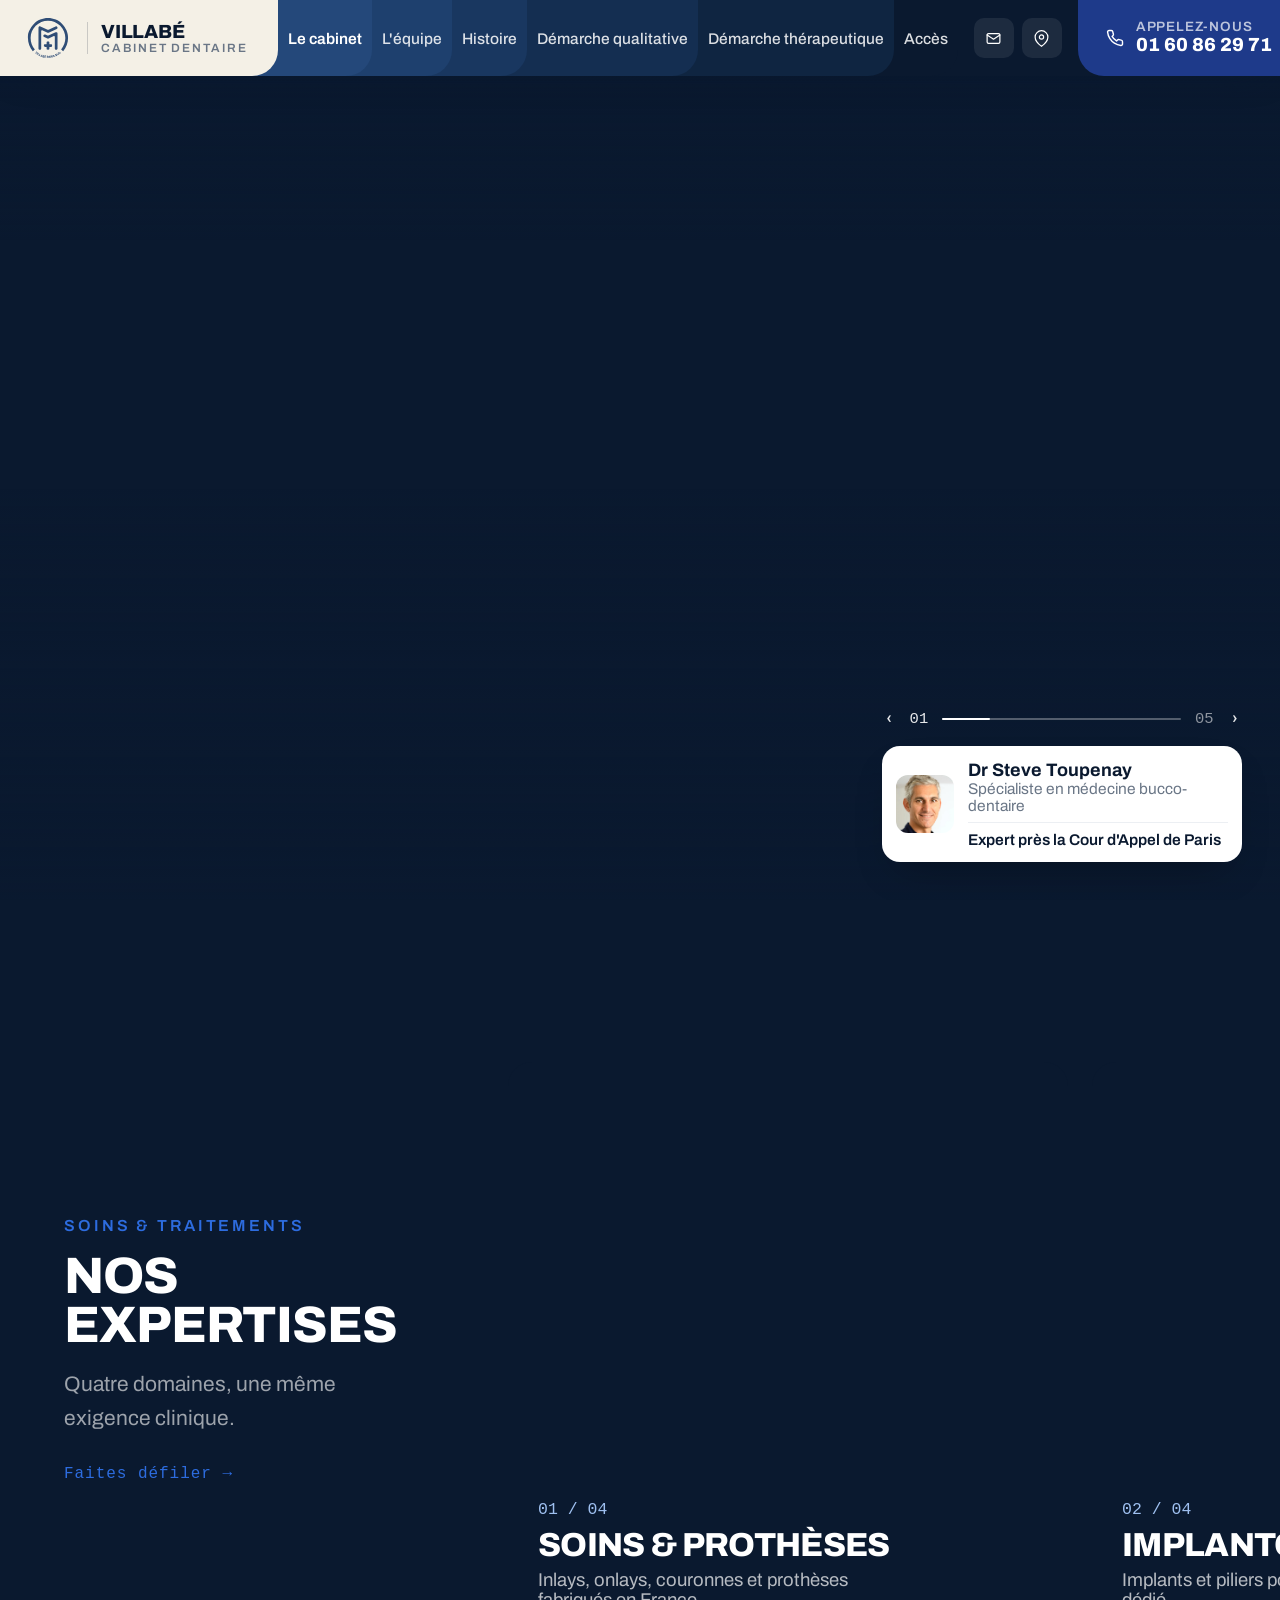
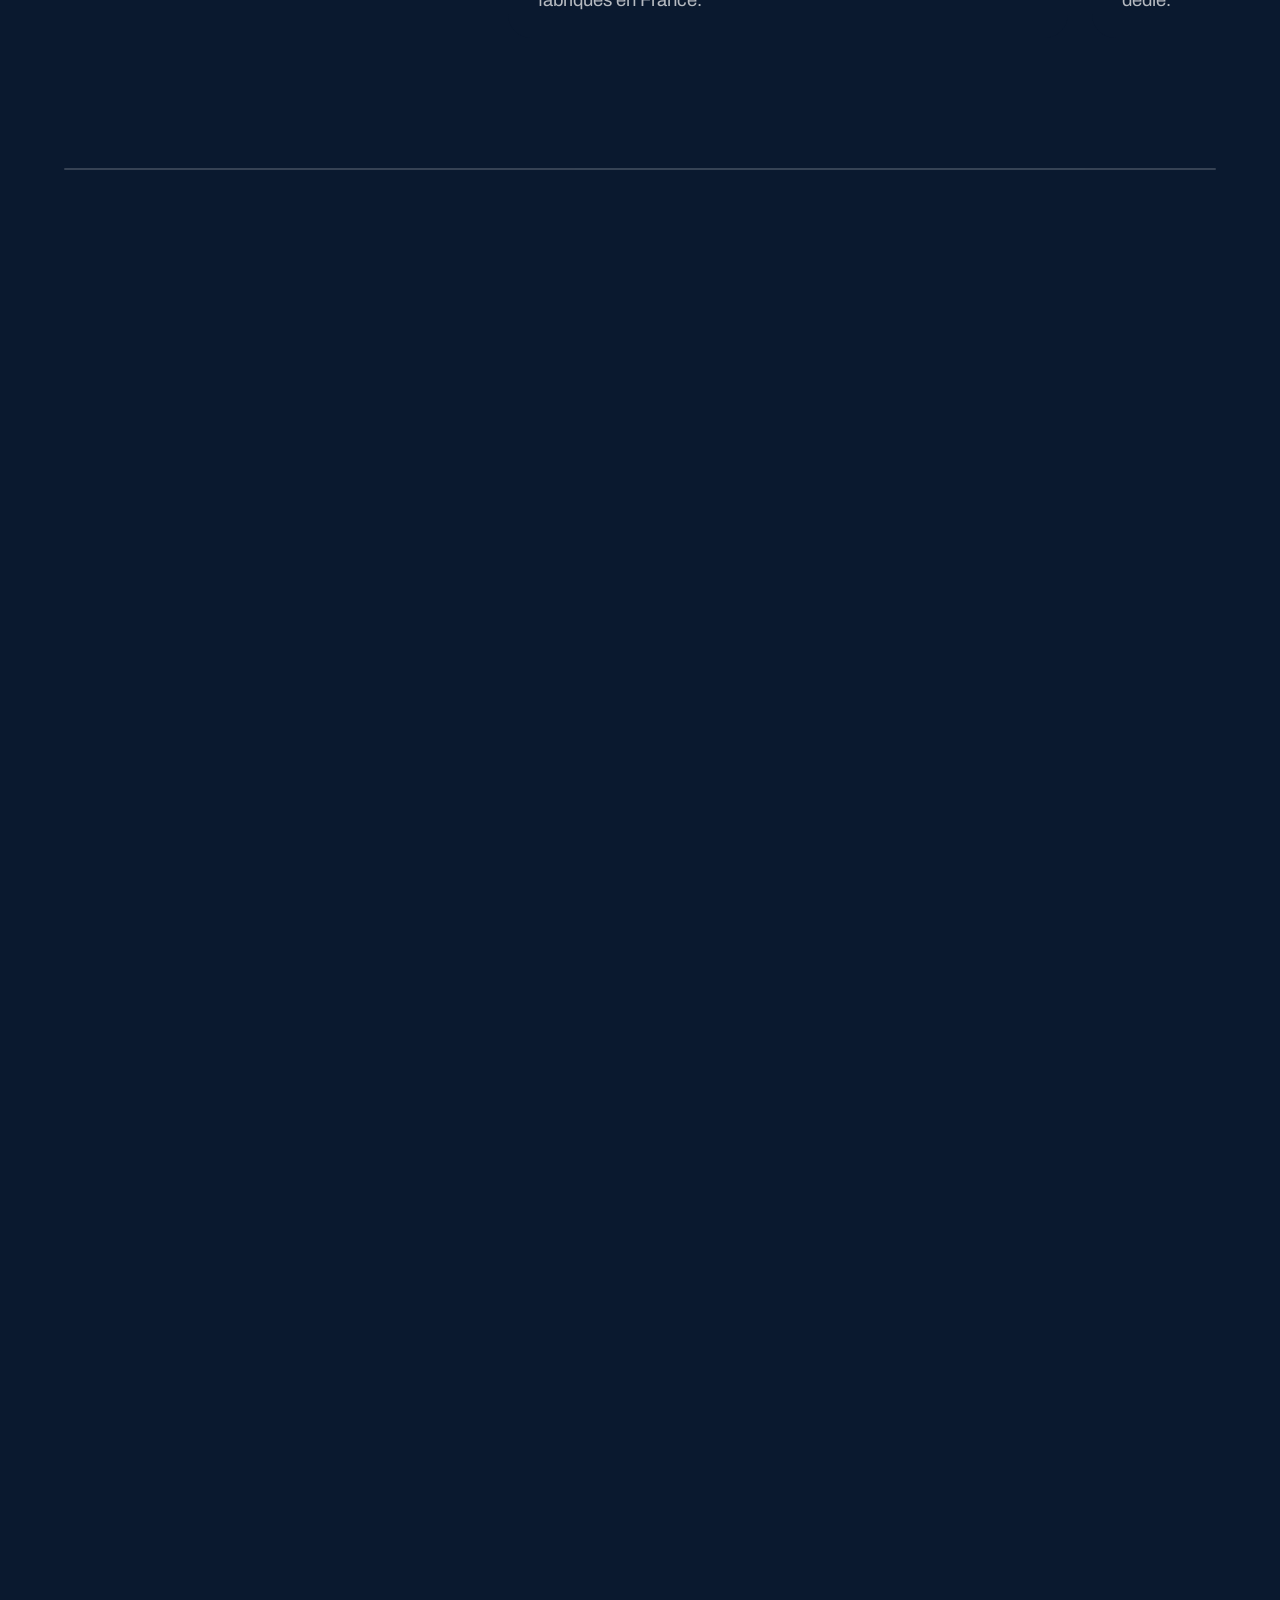
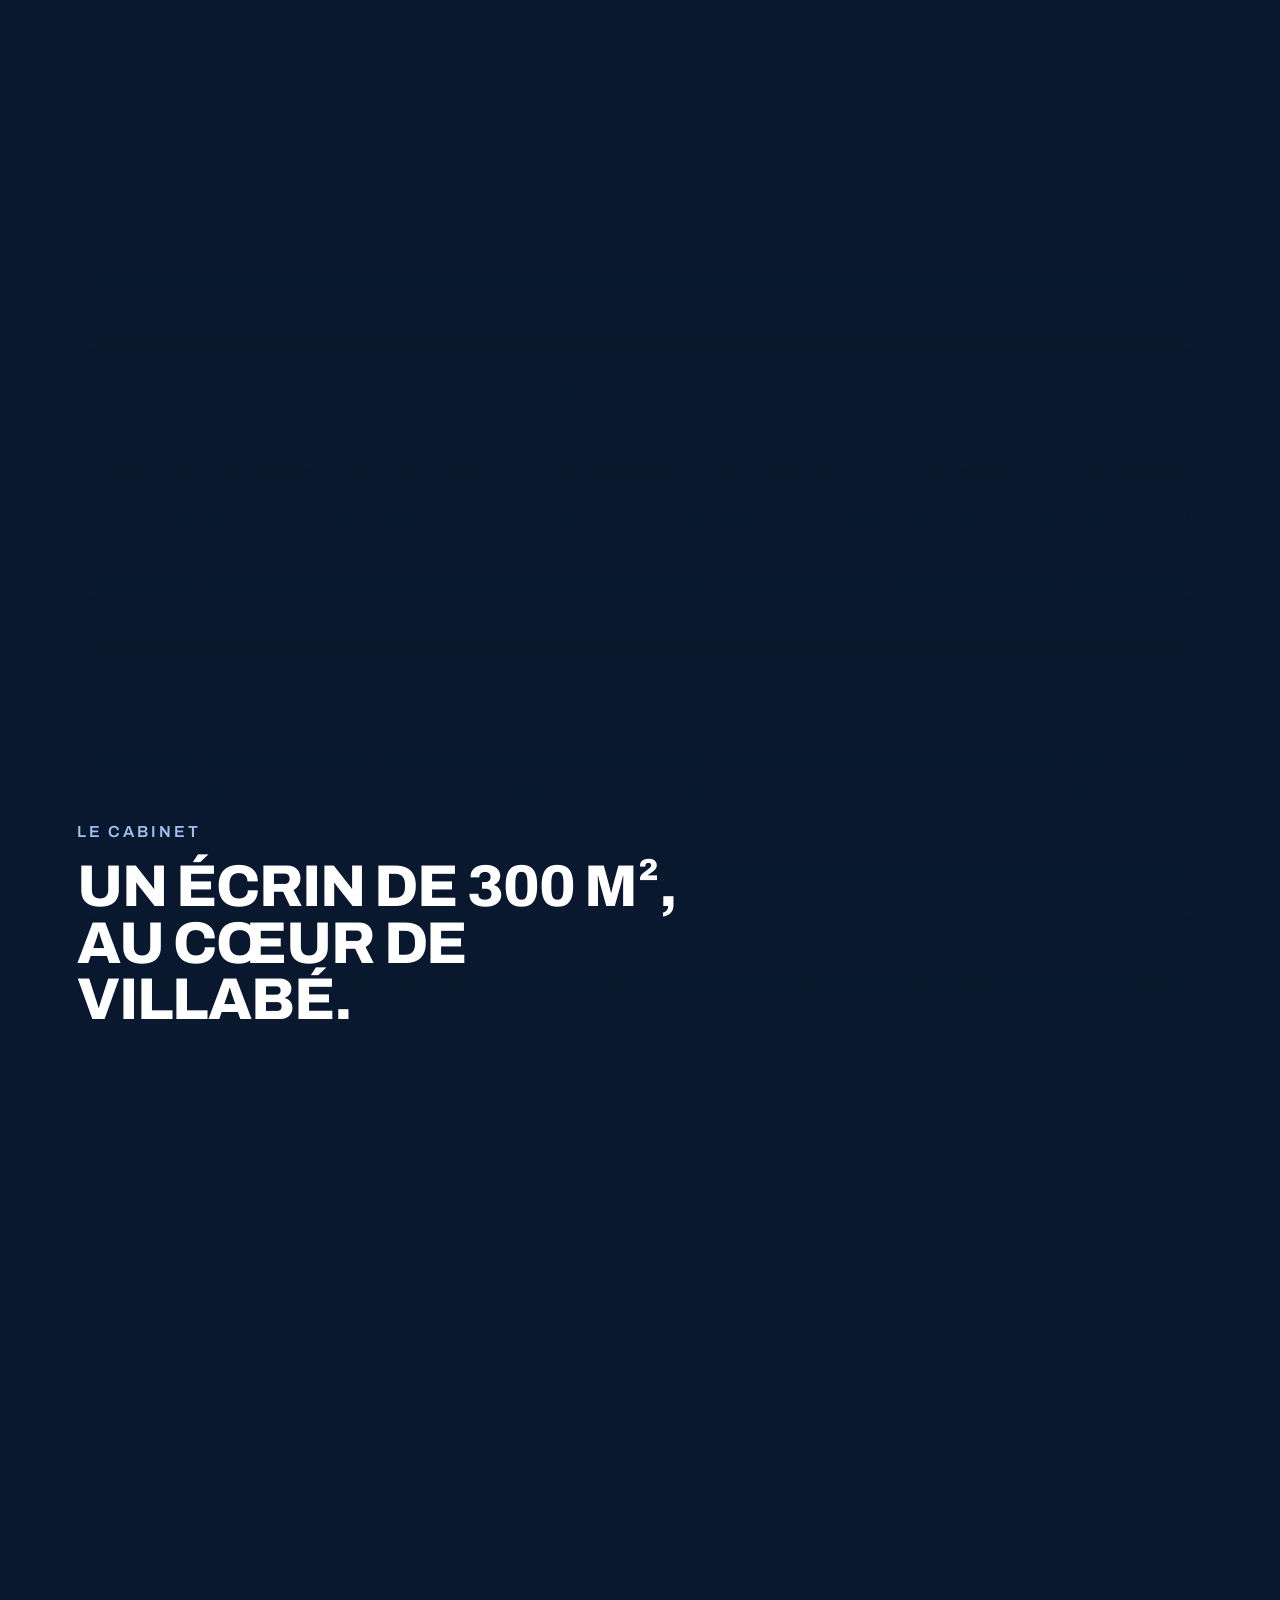
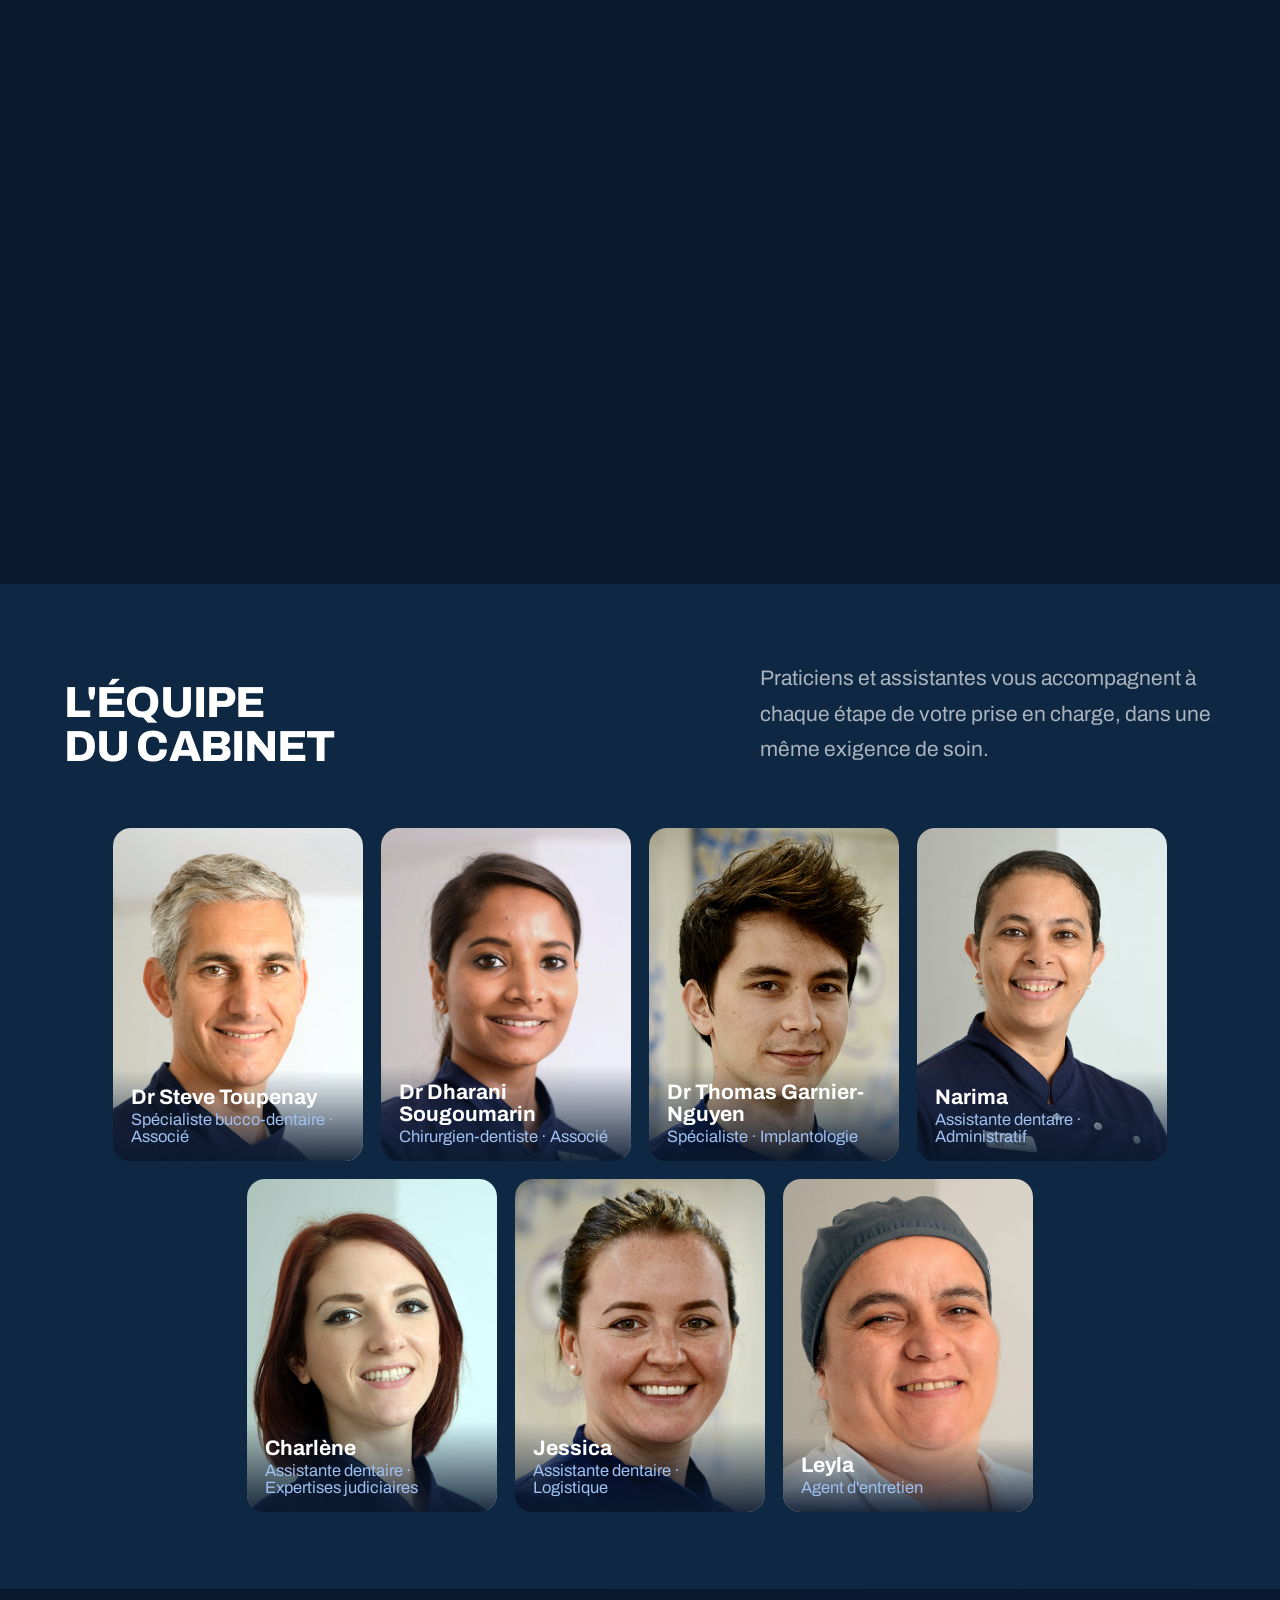
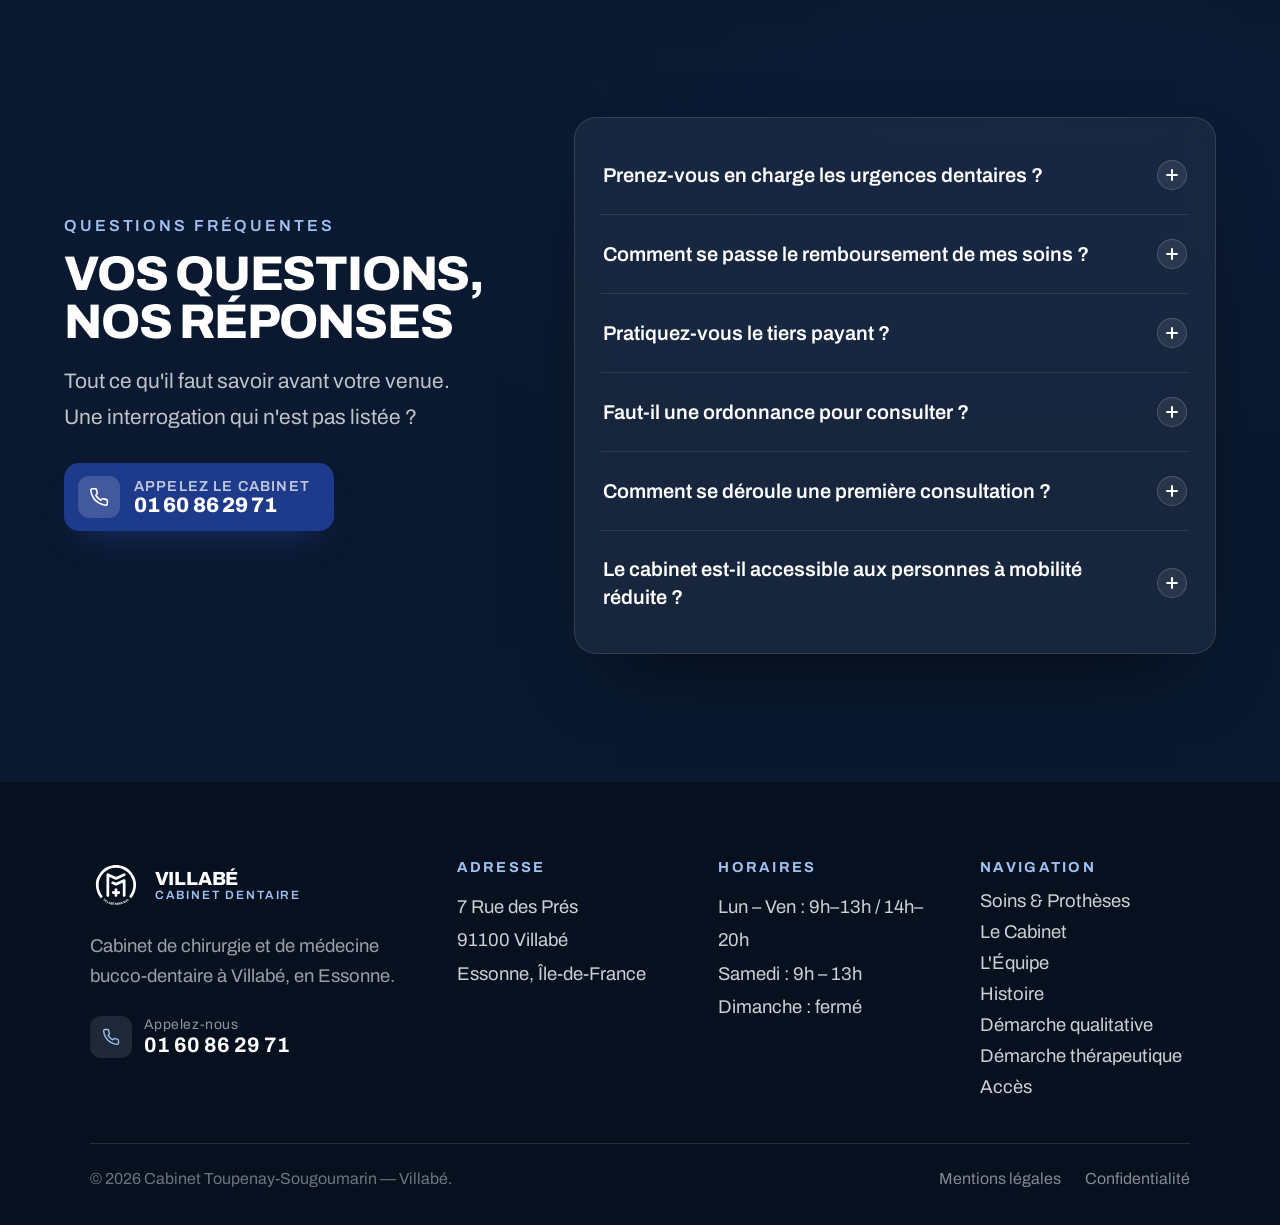
==== commit 649ad651: "Deuxieme cran typographique + navigation agrandie Corps de texte porte a 21px (au lieu de 18,5-19), " ====
--- a/index.html
+++ b/index.html
@@ -26,7 +26,7 @@
   .lenis.lenis-stopped { overflow: hidden; }
   @keyframes floatUp { from { opacity: 0; transform: translateY(22px); } to { opacity: 1; transform: translateY(0); } }
   .display { font-weight: 800; text-transform: uppercase; letter-spacing: -0.02em; line-height: 0.98; }
-  .eyebrow { display: inline-block; font-size: 14.5px; font-weight: 600; letter-spacing: .18em; text-transform: uppercase; color: var(--blue-l); }
+  .eyebrow { display: inline-block; font-size: 16px; font-weight: 600; letter-spacing: .18em; text-transform: uppercase; color: var(--blue-l); }
   /* Vimeo background video — true cover (no letterbox bars) */
   .hero-video { position: absolute; top: 50%; left: 50%; transform: translate(-50%,-50%); width: 100vw; height: 56.25vw; min-height: 100vh; min-width: 177.78vh; border: 0; pointer-events: none; }
 
@@ -36,6 +36,8 @@
   .nav-link:hover   { background: #23477C !important; color: #fff !important; }
   .icon-tab:hover   { background: rgba(255,255,255,0.16) !important; }
   .logo-home:hover  { background: #FFFCF2 !important; }
+  .navcenter a { font-size: 17.5px !important; }
+  @media (max-width: 1400px) { .navcenter a { font-size: 15.5px !important; padding-right: 10px !important; padding-left: 36px !important; } }
   .phone-cta:hover  { background: #274aa8 !important; }
   .flink:hover      { color: #fff !important; }
   @media (max-width: 1040px) { .navcenter { display: none !important; } }
@@ -73,14 +75,14 @@
   .hcard { position: relative; flex: 0 0 auto; width: clamp(300px,46vw,560px); height: 64vh; border-radius: 24px; overflow: hidden; background: var(--navy); }
   .hcard--intro { display: flex; flex-direction: column; justify-content: center; gap: 18px; background: none; width: clamp(280px,34vw,420px); }
   .hcard--intro h2 { font-size: clamp(34px,4vw,60px); font-weight: 800; text-transform: uppercase; letter-spacing: -.02em; line-height: .96; color: #fff; }
-  .hcard--intro p { color: rgba(255,255,255,.6); max-width: 30ch; font-size: 18.5px; line-height: 1.6; }
+  .hcard--intro p { color: rgba(255,255,255,.6); max-width: 30ch; font-size: 21px; line-height: 1.6; }
   .hcard__img { position: absolute; inset: 0; width: 100%; height: 100%; object-fit: cover; }
   .hcard__veil { position: absolute; inset: 0; background: linear-gradient(180deg, rgba(10,25,47,0) 38%, rgba(10,25,47,.86)); }
   .hcard__cap { position: absolute; left: 30px; right: 30px; bottom: 28px; color: #fff; }
-  .hcard__num { font-family: monospace; font-size: 15px; color: var(--blue-l); margin-bottom: 10px; }
+  .hcard__num { font-family: monospace; font-size: 16.5px; color: var(--blue-l); margin-bottom: 10px; }
   .hcard__cap h3 { font-size: clamp(24px,2.6vw,38px); font-weight: 800; text-transform: uppercase; letter-spacing: -.02em; line-height: 1; }
-  .hcard__cap p { margin-top: 8px; font-size: 16.5px; color: rgba(255,255,255,.7); max-width: 34ch; }
-  .hpin__hint { font-family: monospace; font-size: 14.5px; color: var(--blue2); letter-spacing: .06em; margin-top: 12px; }
+  .hcard__cap p { margin-top: 8px; font-size: 18.5px; color: rgba(255,255,255,.7); max-width: 34ch; }
+  .hpin__hint { font-family: monospace; font-size: 16px; color: var(--blue2); letter-spacing: .06em; margin-top: 12px; }
   .hpin__bar { position: absolute; left: clamp(20px,5vw,80px); right: clamp(20px,5vw,80px); bottom: 30px; height: 2px; background: rgba(255,255,255,.18); border-radius: 2px; z-index: 5; }
   .hpin__bar span { position: absolute; left: 0; top: 0; bottom: 0; width: 0; background: #fff; border-radius: 2px; }
   /* fallback : swipe horizontal natif */
@@ -119,16 +121,16 @@
   .prac__grid--rev .prac__backdrop { right: auto; left: -18px; }
   .prac__img { position: relative; z-index: 1; width: 100%; height: 100%; object-fit: cover; object-position: center top; border-radius: 24px; box-shadow: 0 44px 84px -42px rgba(10,25,47,.55); }
   .prac__badge { position: absolute; z-index: 2; left: -16px; bottom: 30px; background: #fff; border-radius: 16px; padding: 13px 17px; display: flex; align-items: center; gap: 12px; box-shadow: 0 26px 54px -26px rgba(10,25,47,.5); }
-  .prac__badge b { display: block; font-size: 15.5px; color: var(--navy); line-height: 1.2; }
-  .prac__badge span { display: block; font-size: 13px; color: #6a7686; }
+  .prac__badge b { display: block; font-size: 17px; color: var(--navy); line-height: 1.2; }
+  .prac__badge span { display: block; font-size: 14.5px; color: #6a7686; }
   .prac__copy { max-width: 48ch; }
   .prac__copy .eyebrow { color: var(--blue2); margin-bottom: 20px; }
   .prac__name { font-weight: 800; text-transform: uppercase; letter-spacing: -.02em; line-height: .96; font-size: clamp(34px,4vw,56px); color: #fff; }
   .prac__name span { color: var(--blue2); }
-  .prac__role { font-size: clamp(16.5px,1.3vw,18px); font-weight: 600; color: var(--blue-l); margin-top: 16px; }
-  .prac__bio { font-size: clamp(17px,1.3vw,18.5px); line-height: 1.72; color: rgba(255,255,255,.72); margin-top: 22px; }
+  .prac__role { font-size: clamp(18px,1.3vw,20px); font-weight: 600; color: var(--blue-l); margin-top: 16px; }
+  .prac__bio { font-size: clamp(19px,1.3vw,21px); line-height: 1.72; color: rgba(255,255,255,.72); margin-top: 22px; }
   .prac__facts { list-style: none; margin-top: 30px; display: flex; flex-direction: column; gap: 15px; }
-  .prac__facts li { display: flex; align-items: center; gap: 13px; font-size: 16.5px; font-weight: 500; color: #fff; }
+  .prac__facts li { display: flex; align-items: center; gap: 13px; font-size: 18.5px; font-weight: 500; color: #fff; }
   .prac__facts li svg { flex: none; }
   @media (prefers-reduced-motion: no-preference) {
     .prac__frame { animation: portFloat 7s ease-in-out infinite; }
@@ -143,15 +145,15 @@
   .team { background: var(--navy2); padding: clamp(52px,6vw,96px) clamp(22px,5vw,80px); }
   .team__head { max-width: 1180px; margin: 0 auto clamp(36px,5vw,60px); display: flex; align-items: flex-end; justify-content: space-between; gap: 24px; flex-wrap: wrap; }
   .team__head h2 { font-size: clamp(28px,3.4vw,48px); font-weight: 800; text-transform: uppercase; letter-spacing: -.02em; line-height: 1; color: #fff; max-width: 16ch; }
-  .team__head p { font-size: 19px; line-height: 1.7; color: rgba(255,255,255,.65); max-width: 38ch; }
+  .team__head p { font-size: 21px; line-height: 1.7; color: rgba(255,255,255,.65); max-width: 38ch; }
   .team__grid { max-width: 1080px; margin: 0 auto; display: flex; flex-wrap: wrap; justify-content: center; gap: 18px; }
   .team__grid .tcard { flex: 1 1 240px; max-width: 250px; }
   .tcard { position: relative; border-radius: 18px; overflow: hidden; background: var(--navy); aspect-ratio: 3/4; }
   .tcard img { width: 100%; height: 100%; object-fit: cover; object-position: center top; transition: transform .7s cubic-bezier(.2,.7,.2,1); }
   .tcard:hover img { transform: scale(1.05); }
   .tcard__info { position: absolute; left: 0; right: 0; bottom: 0; padding: 16px 18px; background: linear-gradient(180deg, transparent, rgba(10,25,47,.92)); color: #fff; }
-  .tcard__info b { display: block; font-size: 19px; }
-  .tcard__info span { display: block; font-size: 15px; color: var(--blue-l); margin-top: 3px; }
+  .tcard__info b { display: block; font-size: 21px; }
+  .tcard__info span { display: block; font-size: 16.5px; color: var(--blue-l); margin-top: 3px; }
 
   /* =====================================================================
      HISTOIRE — frise chronologique
@@ -160,13 +162,13 @@
   .story::before { content: ""; position: absolute; width: 54vw; height: 54vw; right: -16vw; top: -18vw; background: radial-gradient(circle, rgba(45,108,223,.16), transparent 60%); pointer-events: none; }
   .story__head { position: relative; z-index: 2; max-width: 1080px; margin: 0 auto clamp(40px,5vw,70px); }
   .story__head h2 { font-size: clamp(30px,4.2vw,62px); font-weight: 800; text-transform: uppercase; letter-spacing: -.025em; line-height: .96; margin-top: 16px; }
-  .story__head p { margin-top: 22px; max-width: 52ch; color: rgba(255,255,255,.7); font-size: clamp(17px,1.4vw,19.5px); line-height: 1.6; }
+  .story__head p { margin-top: 22px; max-width: 52ch; color: rgba(255,255,255,.7); font-size: clamp(19px,1.4vw,21.5px); line-height: 1.6; }
   .story__line { position: relative; z-index: 2; max-width: 1080px; margin: 0 auto; }
   .story__item { display: grid; grid-template-columns: minmax(110px,210px) 1fr; gap: clamp(20px,5vw,64px); padding: clamp(28px,4vw,52px) 0; border-top: 1px solid rgba(255,255,255,.12); }
   .story__item:last-child { border-bottom: 1px solid rgba(255,255,255,.12); }
   .story__year { font-weight: 800; font-size: clamp(34px,4.4vw,66px); letter-spacing: -.03em; line-height: .9; color: var(--blue2); }
   .story__body h3 { font-size: clamp(19px,2.2vw,28px); font-weight: 700; color: #fff; }
-  .story__body p { margin-top: 12px; max-width: 50ch; color: rgba(255,255,255,.68); font-size: clamp(17px,1.3vw,18.5px); line-height: 1.65; }
+  .story__body p { margin-top: 12px; max-width: 50ch; color: rgba(255,255,255,.68); font-size: clamp(19px,1.3vw,21px); line-height: 1.65; }
   @media (max-width: 680px) { .story__item { grid-template-columns: 1fr; gap: 10px; } }
 
   /* =====================================================================
@@ -181,13 +183,13 @@
   .faq__aside { position: sticky; top: 100px; }
   .faq__aside .eyebrow { color: var(--blue-l); }
   .faq__title { margin-top: 16px; font-weight: 800; text-transform: uppercase; letter-spacing: -.025em; line-height: .98; color: #fff; font-size: clamp(32px,3.8vw,54px); }
-  .faq__lead { margin-top: 18px; max-width: 34ch; font-size: 18.5px; line-height: 1.7; color: rgba(255,255,255,.74); }
+  .faq__lead { margin-top: 18px; max-width: 34ch; font-size: 21px; line-height: 1.7; color: rgba(255,255,255,.74); }
   .faq__call { display: inline-flex; align-items: center; gap: 14px; margin-top: 28px; padding: 13px 24px 13px 14px; border-radius: 15px; text-decoration: none;
     background: var(--blue); box-shadow: 0 18px 36px -20px rgba(30,58,138,.9); transition: background .25s ease, transform .25s ease; }
   .faq__call:hover { background: var(--blue2); transform: translateY(-2px); }
   .faq__callicon { flex: none; width: 42px; height: 42px; border-radius: 11px; background: rgba(255,255,255,.16); display: flex; align-items: center; justify-content: center; }
-  .faq__call small { display: block; font-size: 13px; font-weight: 600; letter-spacing: .08em; text-transform: uppercase; color: rgba(255,255,255,.72); }
-  .faq__call b { display: block; font-size: 19px; font-weight: 800; color: #fff; letter-spacing: -.01em; }
+  .faq__call small { display: block; font-size: 14.5px; font-weight: 600; letter-spacing: .08em; text-transform: uppercase; color: rgba(255,255,255,.72); }
+  .faq__call b { display: block; font-size: 21px; font-weight: 800; color: #fff; letter-spacing: -.01em; }
 
   .faq__list { border-radius: 22px; padding: clamp(8px,1.4vw,18px) clamp(16px,2vw,28px);
     background: rgba(255,255,255,.06); border: 1px solid rgba(255,255,255,.12);
@@ -196,7 +198,7 @@
   .faq__item { border-bottom: 1px solid rgba(255,255,255,.1); }
   .faq__item:last-child { border-bottom: 0; }
   .faq__q { all: unset; box-sizing: border-box; display: flex; align-items: center; justify-content: space-between; gap: 22px; width: 100%; padding: clamp(18px,2.2vw,24px) 2px; cursor: pointer; }
-  .faq__q h3 { font-size: clamp(18px,1.5vw,21px); font-weight: 600; color: #fff; line-height: 1.4; transition: color .2s ease; }
+  .faq__q h3 { font-size: clamp(20px,1.5vw,23px); font-weight: 600; color: #fff; line-height: 1.4; transition: color .2s ease; }
   .faq__q:hover h3, .faq__item.open .faq__q h3 { color: var(--blue-l); }
   .faq__icon { flex: none; position: relative; width: 30px; height: 30px; border-radius: 50%; background: rgba(255,255,255,.08); border: 1px solid rgba(255,255,255,.16); transition: background .25s ease; }
   .faq__item.open .faq__icon { background: var(--blue); border-color: transparent; }
@@ -205,7 +207,7 @@
   .faq__icon::after { width: 2px; height: 12px; transform: translate(-50%,-50%); }
   .faq__item.open .faq__icon::after { transform: translate(-50%,-50%) scaleY(0); }
   .faq__a { overflow: hidden; height: 0; transition: height .35s cubic-bezier(.2,.7,.2,1); }
-  .faq__a p { padding: 0 40px 22px 2px; max-width: 64ch; font-size: 18.5px; line-height: 1.72; color: rgba(255,255,255,.74); }
+  .faq__a p { padding: 0 40px 22px 2px; max-width: 64ch; font-size: 21px; line-height: 1.72; color: rgba(255,255,255,.74); }
   .faq__a p + p { padding-top: 14px; }
   @media (max-width: 880px) { .faq__inner { grid-template-columns: 1fr; gap: 30px; } .faq__aside { position: static; } }
 
@@ -216,15 +218,15 @@
   .rowfeat__head { max-width: 1180px; margin: 0 auto clamp(48px,6vw,84px); }
   .rowfeat__head .eyebrow { color: var(--blue2); }
   .rowfeat__head h2 { margin-top: 14px; font-weight: 800; text-transform: uppercase; letter-spacing: -.025em; line-height: .98; color: #fff; font-size: clamp(30px,3.8vw,52px); max-width: 20ch; }
-  .rowfeat__head p { margin-top: 18px; max-width: 62ch; color: rgba(255,255,255,.7); font-size: clamp(17px,1.3vw,19px); line-height: 1.65; }
+  .rowfeat__head p { margin-top: 18px; max-width: 62ch; color: rgba(255,255,255,.7); font-size: clamp(19px,1.3vw,21px); line-height: 1.65; }
   .rowfeat__list { max-width: 1180px; margin: 0 auto; display: flex; flex-direction: column; gap: clamp(52px,7vw,92px); }
   .rowitem { display: grid; grid-template-columns: .9fr 1.1fr; gap: clamp(32px,5vw,64px); align-items: center; }
   .rowitem--rev .rowitem__media { order: 2; }
   .rowitem__media { position: relative; border-radius: 22px; overflow: hidden; aspect-ratio: 4/3; box-shadow: 0 34px 64px -32px rgba(0,0,0,.55); background: rgba(255,255,255,.05); }
   .rowitem__media img { width: 100%; height: 100%; object-fit: cover; }
-  .rowitem__num { font-family: monospace; font-size: 15px; color: var(--blue-l); margin-bottom: 14px; display: block; }
+  .rowitem__num { font-family: monospace; font-size: 16.5px; color: var(--blue-l); margin-bottom: 14px; display: block; }
   .rowitem__body h3 { font-size: clamp(21px,2.2vw,30px); font-weight: 700; color: #fff; letter-spacing: -.01em; }
-  .rowitem__body p { margin-top: 14px; color: rgba(255,255,255,.7); font-size: 18.5px; line-height: 1.72; max-width: 52ch; }
+  .rowitem__body p { margin-top: 14px; color: rgba(255,255,255,.7); font-size: 21px; line-height: 1.72; max-width: 52ch; }
   .rowitem__body p + p { margin-top: 12px; }
   @media (max-width: 820px) { .rowitem, .rowitem--rev { grid-template-columns: 1fr; } .rowitem--rev .rowitem__media { order: 0; } }
 
@@ -233,12 +235,12 @@
     background: rgba(255,255,255,.06); border: 1px solid rgba(255,255,255,.12);
     backdrop-filter: blur(16px) saturate(1.1); -webkit-backdrop-filter: blur(16px) saturate(1.1); }
   .pricecard__head { display: flex; align-items: baseline; justify-content: space-between; gap: 16px; padding: 14px 2px 18px; }
-  .pricecard__head h3 { font-size: clamp(17px,1.7vw,20px); font-weight: 700; color: #fff; }
-  .pricecard__head span { font-size: 14.5px; color: rgba(255,255,255,.5); }
+  .pricecard__head h3 { font-size: clamp(19px,1.7vw,22px); font-weight: 700; color: #fff; }
+  .pricecard__head span { font-size: 16px; color: rgba(255,255,255,.5); }
   .pricerow { display: flex; align-items: center; justify-content: space-between; gap: 20px; padding: 16px 2px; border-top: 1px solid rgba(255,255,255,.1); }
-  .pricerow span:first-child { font-size: 17.5px; color: rgba(255,255,255,.85); }
-  .pricerow b { font-size: 18.5px; color: var(--blue-l); font-weight: 700; white-space: nowrap; }
-  .pricecard__note { padding: 16px 2px 4px; font-size: 14.5px; line-height: 1.6; color: rgba(255,255,255,.5); border-top: 1px solid rgba(255,255,255,.1); margin-top: 4px; }
+  .pricerow span:first-child { font-size: 19.5px; color: rgba(255,255,255,.85); }
+  .pricerow b { font-size: 20.5px; color: var(--blue-l); font-weight: 700; white-space: nowrap; }
+  .pricecard__note { padding: 16px 2px 4px; font-size: 16px; line-height: 1.6; color: rgba(255,255,255,.5); border-top: 1px solid rgba(255,255,255,.1); margin-top: 4px; }
 
   /* =====================================================================
      ACCÈS — infos + carte
@@ -247,8 +249,8 @@
   .access__facts { display: flex; flex-direction: column; gap: clamp(26px,3vw,34px); }
   .access__fact { display: flex; gap: 16px; }
   .access__fact svg { flex: none; width: 42px; height: 42px; border-radius: 12px; background: rgba(255,255,255,.08); padding: 10px; box-sizing: border-box; }
-  .access__fact h3 { font-size: 17.5px; font-weight: 700; color: #fff; margin-bottom: 6px; }
-  .access__fact p { font-size: 17px; line-height: 1.65; color: rgba(255,255,255,.68); max-width: 46ch; }
+  .access__fact h3 { font-size: 19.5px; font-weight: 700; color: #fff; margin-bottom: 6px; }
+  .access__fact p { font-size: 19px; line-height: 1.65; color: rgba(255,255,255,.68); max-width: 46ch; }
   .access__map { position: relative; border-radius: 22px; overflow: hidden; aspect-ratio: 4/3.1; box-shadow: 0 34px 64px -32px rgba(0,0,0,.55); background: rgba(255,255,255,.05); }
   .access__map iframe { position: absolute; inset: 0; width: 100%; height: 100%; border: 0; filter: grayscale(.15) contrast(1.05); }
   @media (max-width: 900px) { .access__inner { grid-template-columns: 1fr; } .access__map { order: -1; } }
@@ -271,7 +273,7 @@
       <div style="width:1px; height:32px; background:rgba(10,25,47,0.18);"></div>
       <div style="display:flex; flex-direction:column; line-height:1.12;">
         <span style="font-weight:800; font-size:19px; letter-spacing:-0.01em; color:#0A192F;">VILLABÉ</span>
-        <span style="font-weight:600; font-size:10.5px; letter-spacing:0.16em; text-transform:uppercase; color:#6a7686;">Cabinet Dentaire</span>
+        <span style="font-weight:600; font-size:12px; letter-spacing:0.16em; text-transform:uppercase; color:#6a7686;">Cabinet Dentaire</span>
       </div>
     </a>
     <nav class="navcenter" style="flex:1; display:flex; align-items:stretch; position:relative;">
@@ -293,8 +295,8 @@
     <a href="tel:0160862971" class="phone-cta" style="flex:none; display:flex; align-items:center; gap:12px; background:#1E3A8A; padding:0 28px; text-decoration:none; border-bottom-left-radius:26px; transition:background .2s ease;">
       <svg width="18" height="18" viewBox="0 0 24 24" fill="none" stroke="#fff" stroke-width="1.9" stroke-linecap="round" stroke-linejoin="round"><path d="M22 16.92v3a2 2 0 0 1-2.18 2 19.79 19.79 0 0 1-8.63-3.07 19.5 19.5 0 0 1-6-6 19.79 19.79 0 0 1-3.07-8.67A2 2 0 0 1 4.11 2h3a2 2 0 0 1 2 1.72c.13.96.36 1.9.7 2.81a2 2 0 0 1-.45 2.11L8.09 9.91a16 16 0 0 0 6 6l1.27-1.27a2 2 0 0 1 2.11-.45c.91.34 1.85.57 2.81.7A2 2 0 0 1 22 16.92z"/></svg>
       <span style="display:flex; flex-direction:column; line-height:1.1;">
-        <span style="font-size:12px; font-weight:600; letter-spacing:0.06em; text-transform:uppercase; color:rgba(255,255,255,0.7);">Appelez-nous</span>
-        <span style="font-size:17px; font-weight:800; color:#fff;">01 60 86 29 71</span>
+        <span style="font-size:13.5px; font-weight:600; letter-spacing:0.06em; text-transform:uppercase; color:rgba(255,255,255,0.7);">Appelez-nous</span>
+        <span style="font-size:19px; font-weight:800; color:#fff;">01 60 86 29 71</span>
       </span>
     </a>
   </header>
@@ -309,19 +311,19 @@
       <div style="display:flex; flex-wrap:wrap; gap:9px; max-width:440px;"></div>
       <div style="flex:none; width:min(360px,100%);">
         <div id="heroCarousel" style="display:flex; align-items:center; gap:14px; margin-bottom:14px; color:rgba(255,255,255,0.9);">
-          <button type="button" data-hero="prev" aria-label="Fiche précédente" style="all:unset; cursor:pointer; font-size:15px; font-weight:600; line-height:1; padding:4px; border-radius:6px; transition:opacity .2s ease;">‹</button>
-          <span data-hero="cur" style="font-family:monospace; font-size:14px;">01/span>
+          <button type="button" data-hero="prev" aria-label="Fiche précédente" style="all:unset; cursor:pointer; font-size:16.5px; font-weight:600; line-height:1; padding:4px; border-radius:6px; transition:opacity .2s ease;">‹</button>
+          <span data-hero="cur" style="font-family:monospace; font-size:15.5px;">01</span>
           <span style="flex:1; height:2px; background:rgba(255,255,255,0.3); border-radius:2px; position:relative;"><span data-hero="bar" style="position:absolute; left:0; top:0; bottom:0; width:20%; background:#fff; border-radius:2px; transition:width .45s cubic-bezier(.4,0,.2,1);"></span></span>
-          <span data-hero="total" style="font-family:monospace; font-size:14px; opacity:0.6;">05</span>
-          <button type="button" data-hero="next" aria-label="Fiche suivante" style="all:unset; cursor:pointer; font-size:15px; font-weight:600; line-height:1; padding:4px; border-radius:6px; transition:opacity .2s ease;">›</button>
+          <span data-hero="total" style="font-family:monospace; font-size:15.5px; opacity:0.6;">05</span>
+          <button type="button" data-hero="next" aria-label="Fiche suivante" style="all:unset; cursor:pointer; font-size:16.5px; font-weight:600; line-height:1; padding:4px; border-radius:6px; transition:opacity .2s ease;">›</button>
         </div>
         <div data-hero="card" style="background:#fff; border-radius:18px; padding:14px; display:flex; align-items:center; gap:14px; box-shadow:0 18px 40px -18px rgba(0,0,0,0.4); transition:opacity .35s ease;">
           <img data-hero="img" src="images/steve_toupenay.jpg" alt="Dr Steve Toupenay" style="flex:none; width:58px; height:58px; border-radius:12px; object-fit:cover; object-position:center 22%;">
           <div style="flex:1;">
-            <div data-hero="name" style="font-weight:700; font-size:15px; color:#0A192F;">Dr Steve Toupenay</div>
-            <div data-hero="role" style="font-size:14.5px; color:#6a7686;">Spécialiste en médecine bucco-dentaire</div>
+            <div data-hero="name" style="font-weight:700; font-size:18px; color:#0A192F;">Dr Steve Toupenay</div>
+            <div data-hero="role" style="font-size:15.5px; color:#6a7686;">Spécialiste en médecine bucco-dentaire</div>
             <div style="height:1px; background:#eceff3; margin:8px 0;"></div>
-            <div data-hero="tag" style="font-size:14.5px; color:#0A192F; font-weight:600;">Expert près la Cour d'Appel de Paris</div>
+            <div data-hero="tag" style="font-size:15.5px; color:#0A192F; font-weight:600;">Expert près la Cour d'Appel de Paris</div>
           </div>
         </div>
       </div>
@@ -454,41 +456,41 @@
           <img src="images/logo-white.svg" alt="Cabinet Dentaire Villabé" style="height:52px; width:auto;">
           <div style="display:flex; flex-direction:column; line-height:1.12;">
             <span style="font-weight:800; font-size:19px; letter-spacing:-0.01em;">VILLABÉ</span>
-            <span style="font-weight:600; font-size:10.5px; letter-spacing:0.16em; text-transform:uppercase; color:#9FC0F0;">Cabinet Dentaire</span>
+            <span style="font-weight:600; font-size:12px; letter-spacing:0.16em; text-transform:uppercase; color:#9FC0F0;">Cabinet Dentaire</span>
           </div>
         </div>
-        <p style="font-size:16.5px; line-height:1.65; color:rgba(255,255,255,0.6);">Cabinet de chirurgie et de médecine bucco-dentaire à Villabé, en Essonne.</p>
+        <p style="font-size:18.5px; line-height:1.65; color:rgba(255,255,255,0.6);">Cabinet de chirurgie et de médecine bucco-dentaire à Villabé, en Essonne.</p>
         <a href="tel:0160862971" style="display:inline-flex; align-items:center; gap:12px; margin-top:24px; text-decoration:none;">
           <span style="width:42px; height:42px; flex:none; border-radius:11px; background:rgba(255,255,255,0.1); display:flex; align-items:center; justify-content:center;"><svg width="18" height="18" viewBox="0 0 24 24" fill="none" stroke="#9FC0F0" stroke-width="1.8" stroke-linecap="round" stroke-linejoin="round"><path d="M22 16.92v3a2 2 0 0 1-2.18 2 19.79 19.79 0 0 1-8.63-3.07 19.5 19.5 0 0 1-6-6 19.79 19.79 0 0 1-3.07-8.67A2 2 0 0 1 4.11 2h3a2 2 0 0 1 2 1.72c.13.96.36 1.9.7 2.81a2 2 0 0 1-.45 2.11L8.09 9.91a16 16 0 0 0 6 6l1.27-1.27a2 2 0 0 1 2.11-.45c.91.34 1.85.57 2.81.7A2 2 0 0 1 22 16.92z"/></svg></span>
-          <span style="display:flex; flex-direction:column; line-height:1.15;"><span style="font-size:12.5px; color:rgba(255,255,255,0.55); letter-spacing:0.04em;">Appelez-nous</span><span style="font-size:19px; font-weight:700; color:#fff;">01 60 86 29 71</span></span>
+          <span style="display:flex; flex-direction:column; line-height:1.15;"><span style="font-size:14px; color:rgba(255,255,255,0.55); letter-spacing:0.04em;">Appelez-nous</span><span style="font-size:21px; font-weight:700; color:#fff;">01 60 86 29 71</span></span>
         </a>
       </div>
       <div>
-        <div style="font-size:13px; font-weight:700; letter-spacing:0.16em; text-transform:uppercase; color:#9FC0F0; margin-bottom:16px;">Adresse</div>
-        <div style="font-size:16.5px; line-height:2; color:rgba(255,255,255,0.8);">7 Rue des Prés<br>91100 Villabé<br>Essonne, Île-de-France</div>
+        <div style="font-size:14.5px; font-weight:700; letter-spacing:0.16em; text-transform:uppercase; color:#9FC0F0; margin-bottom:16px;">Adresse</div>
+        <div style="font-size:18.5px; line-height:1.8; color:rgba(255,255,255,0.8);">7 Rue des Prés<br>91100 Villabé<br>Essonne, Île-de-France</div>
       </div>
       <div>
-        <div style="font-size:13px; font-weight:700; letter-spacing:0.16em; text-transform:uppercase; color:#9FC0F0; margin-bottom:16px;">Horaires</div>
-        <div style="font-size:16.5px; line-height:2; color:rgba(255,255,255,0.8);">Lun – Ven&nbsp;: 9h–13h / 14h–20h<br>Samedi&nbsp;: 9h – 13h<br>Dimanche&nbsp;: fermé</div>
+        <div style="font-size:14.5px; font-weight:700; letter-spacing:0.16em; text-transform:uppercase; color:#9FC0F0; margin-bottom:16px;">Horaires</div>
+        <div style="font-size:18.5px; line-height:1.8; color:rgba(255,255,255,0.8);">Lun – Ven&nbsp;: 9h–13h / 14h–20h<br>Samedi&nbsp;: 9h – 13h<br>Dimanche&nbsp;: fermé</div>
       </div>
       <div>
-        <div style="font-size:13px; font-weight:700; letter-spacing:0.16em; text-transform:uppercase; color:#9FC0F0; margin-bottom:16px;">Navigation</div>
+        <div style="font-size:14.5px; font-weight:700; letter-spacing:0.16em; text-transform:uppercase; color:#9FC0F0; margin-bottom:16px;">Navigation</div>
         <div style="display:flex; flex-direction:column; gap:11px;">
-          <a href="index.html#soins" class="flink" style="font-size:16.5px; color:rgba(255,255,255,0.8); text-decoration:none; transition:color .2s ease;">Soins &amp; Prothèses</a>
-          <a href="index.html#cabinet" class="flink" style="font-size:16.5px; color:rgba(255,255,255,0.8); text-decoration:none; transition:color .2s ease;">Le Cabinet</a>
-          <a href="equipe.html" class="flink" style="font-size:16.5px; color:rgba(255,255,255,0.8); text-decoration:none; transition:color .2s ease;">L'Équipe</a>
-          <a href="histoire.html" class="flink" style="font-size:16.5px; color:rgba(255,255,255,0.8); text-decoration:none; transition:color .2s ease;">Histoire</a>
-          <a href="demarche-qualitative.html" class="flink" style="font-size:16.5px; color:rgba(255,255,255,0.8); text-decoration:none; transition:color .2s ease;">Démarche qualitative</a>
-          <a href="demarche-therapeutique.html" class="flink" style="font-size:16.5px; color:rgba(255,255,255,0.8); text-decoration:none; transition:color .2s ease;">Démarche thérapeutique</a>
-          <a href="acces.html" class="flink" style="font-size:16.5px; color:rgba(255,255,255,0.8); text-decoration:none; transition:color .2s ease;">Accès</a>
+          <a href="index.html#soins" class="flink" style="font-size:18.5px; color:rgba(255,255,255,0.8); text-decoration:none; transition:color .2s ease;">Soins &amp; Prothèses</a>
+          <a href="index.html#cabinet" class="flink" style="font-size:18.5px; color:rgba(255,255,255,0.8); text-decoration:none; transition:color .2s ease;">Le Cabinet</a>
+          <a href="equipe.html" class="flink" style="font-size:18.5px; color:rgba(255,255,255,0.8); text-decoration:none; transition:color .2s ease;">L'Équipe</a>
+          <a href="histoire.html" class="flink" style="font-size:18.5px; color:rgba(255,255,255,0.8); text-decoration:none; transition:color .2s ease;">Histoire</a>
+          <a href="demarche-qualitative.html" class="flink" style="font-size:18.5px; color:rgba(255,255,255,0.8); text-decoration:none; transition:color .2s ease;">Démarche qualitative</a>
+          <a href="demarche-therapeutique.html" class="flink" style="font-size:18.5px; color:rgba(255,255,255,0.8); text-decoration:none; transition:color .2s ease;">Démarche thérapeutique</a>
+          <a href="acces.html" class="flink" style="font-size:18.5px; color:rgba(255,255,255,0.8); text-decoration:none; transition:color .2s ease;">Accès</a>
         </div>
       </div>
     </div>
     <div style="display:flex; align-items:center; justify-content:space-between; flex-wrap:wrap; gap:14px; padding-top:26px;">
-      <span style="font-size:14.5px; color:rgba(255,255,255,0.42);">© 2026 Cabinet Toupenay-Sougoumarin — Villabé.</span>
+      <span style="font-size:16px; color:rgba(255,255,255,0.42);">© 2026 Cabinet Toupenay-Sougoumarin — Villabé.</span>
       <div style="display:flex; gap:24px;">
-        <a href="#" class="flink" style="font-size:14.5px; color:rgba(255,255,255,0.5); text-decoration:none;">Mentions légales</a>
-        <a href="#" class="flink" style="font-size:14.5px; color:rgba(255,255,255,0.5); text-decoration:none;">Confidentialité</a>
+        <a href="#" class="flink" style="font-size:16px; color:rgba(255,255,255,0.5); text-decoration:none;">Mentions légales</a>
+        <a href="#" class="flink" style="font-size:16px; color:rgba(255,255,255,0.5); text-decoration:none;">Confidentialité</a>
       </div>
     </div>
   </footer>
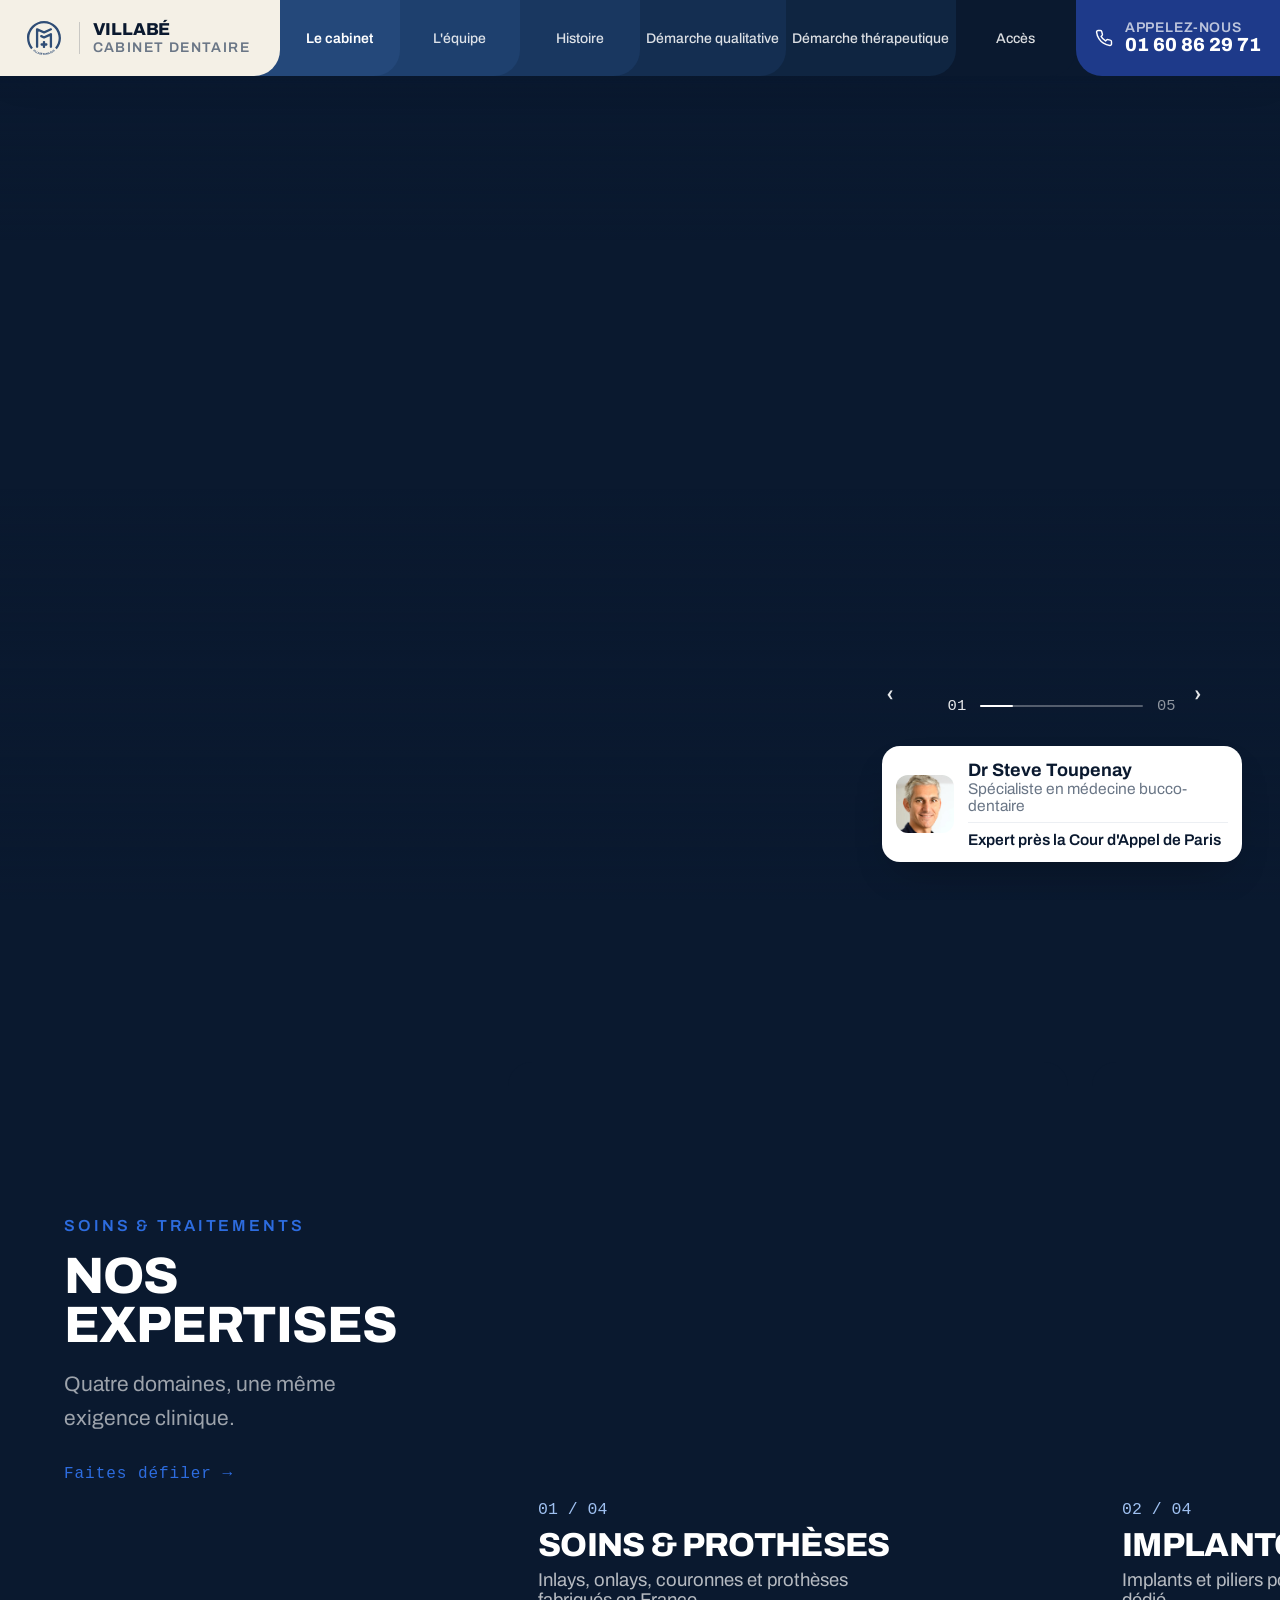
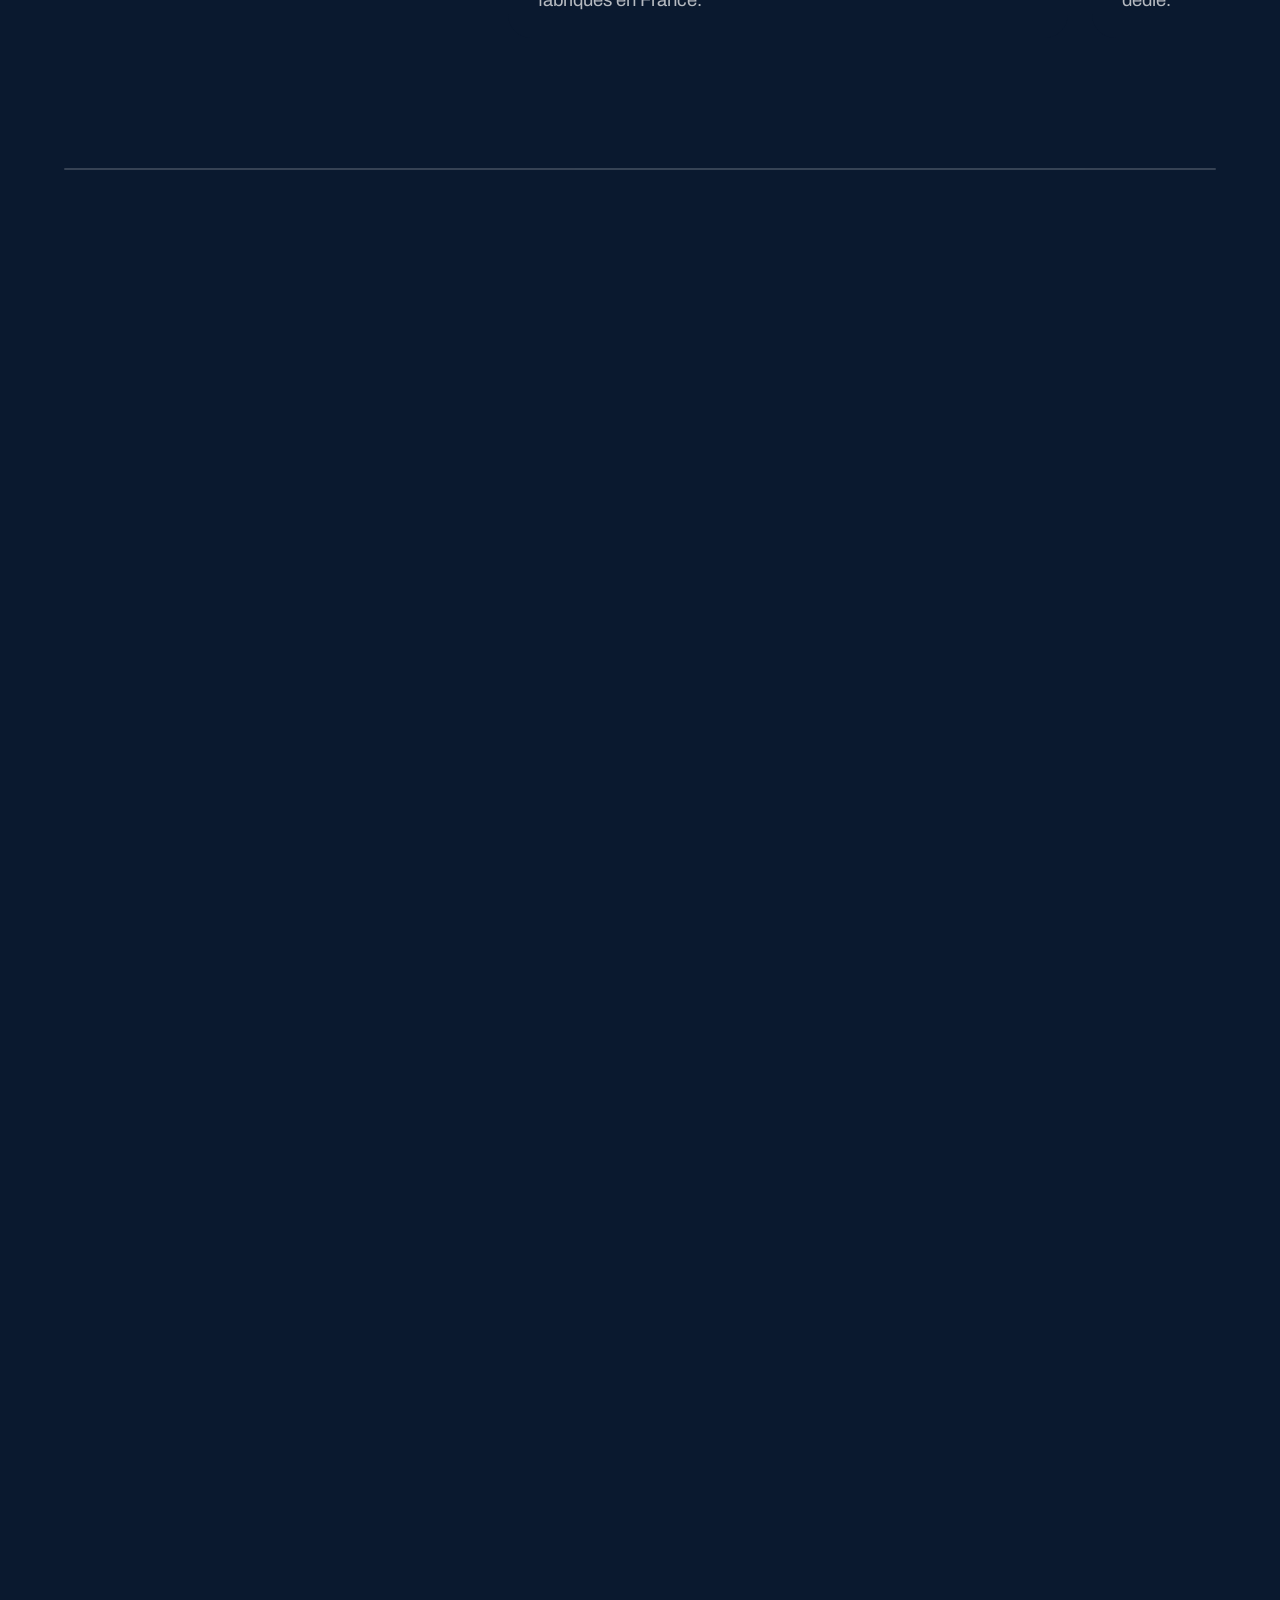
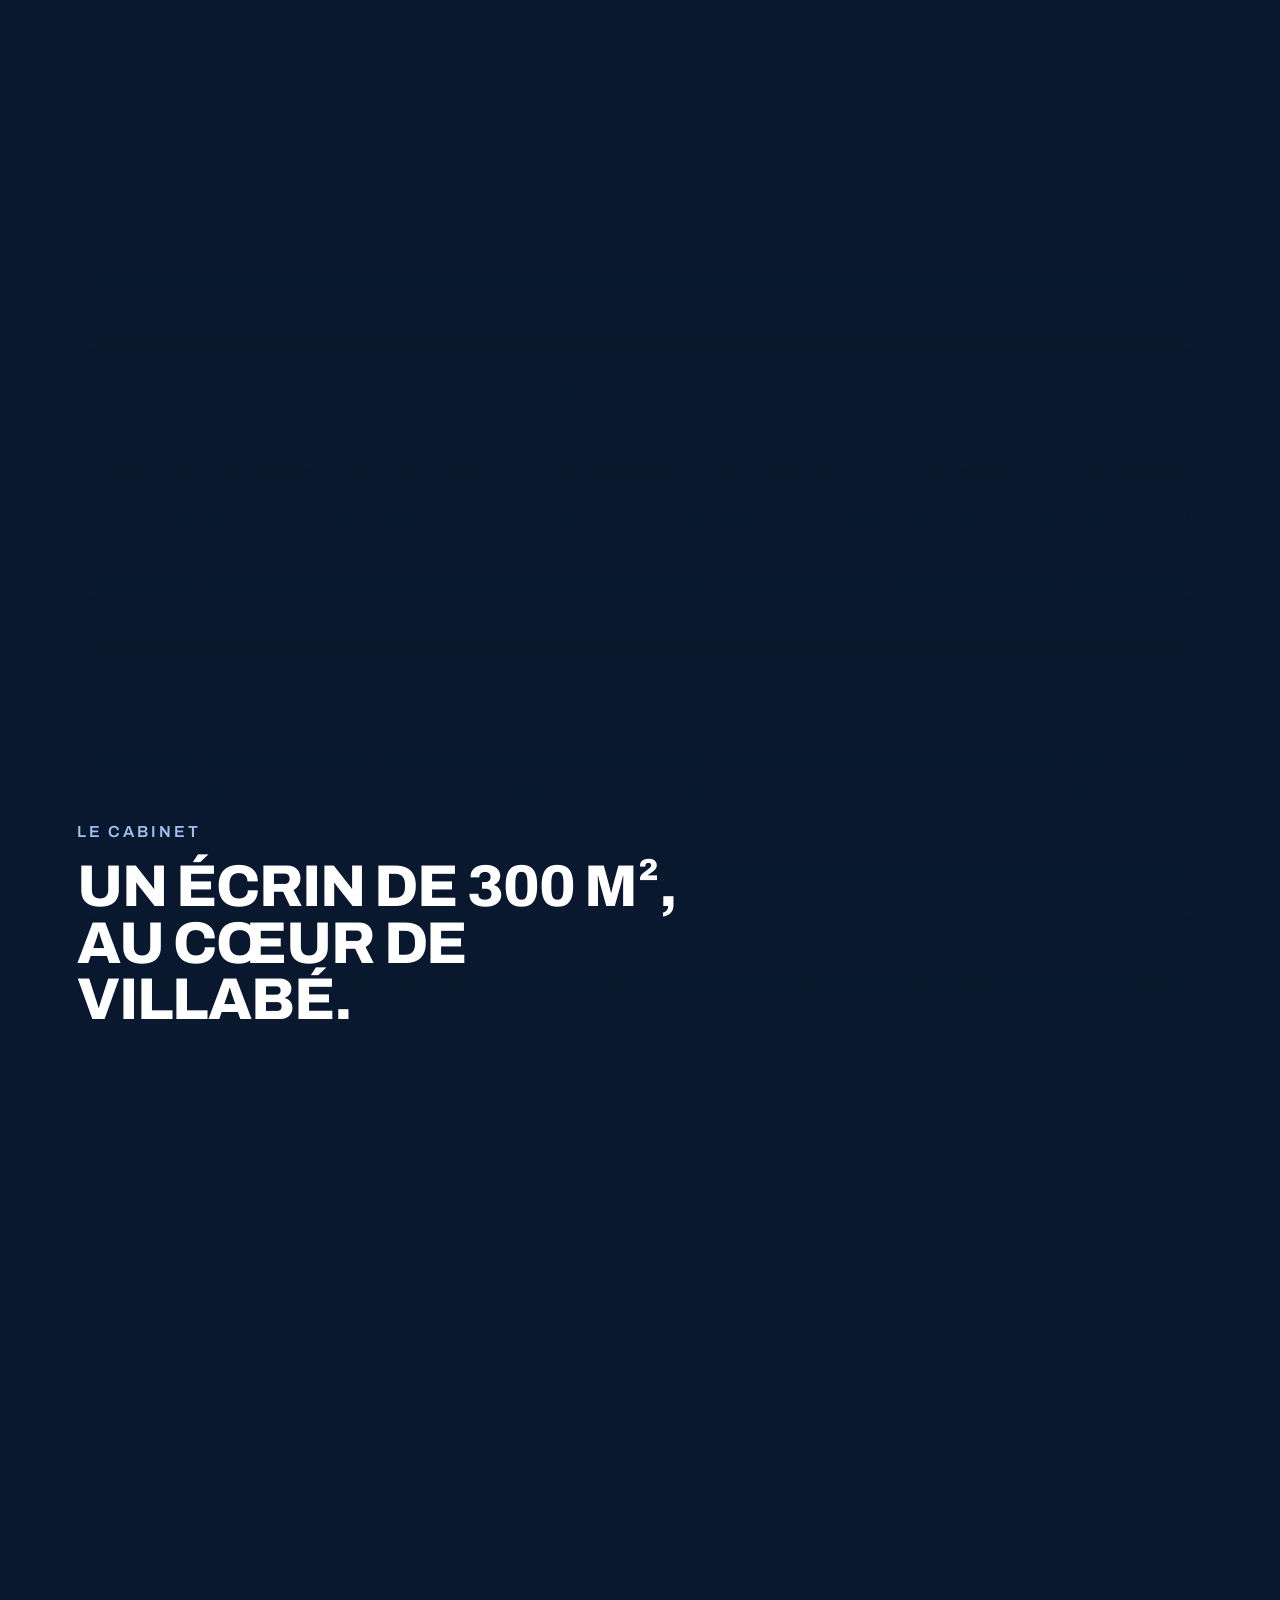
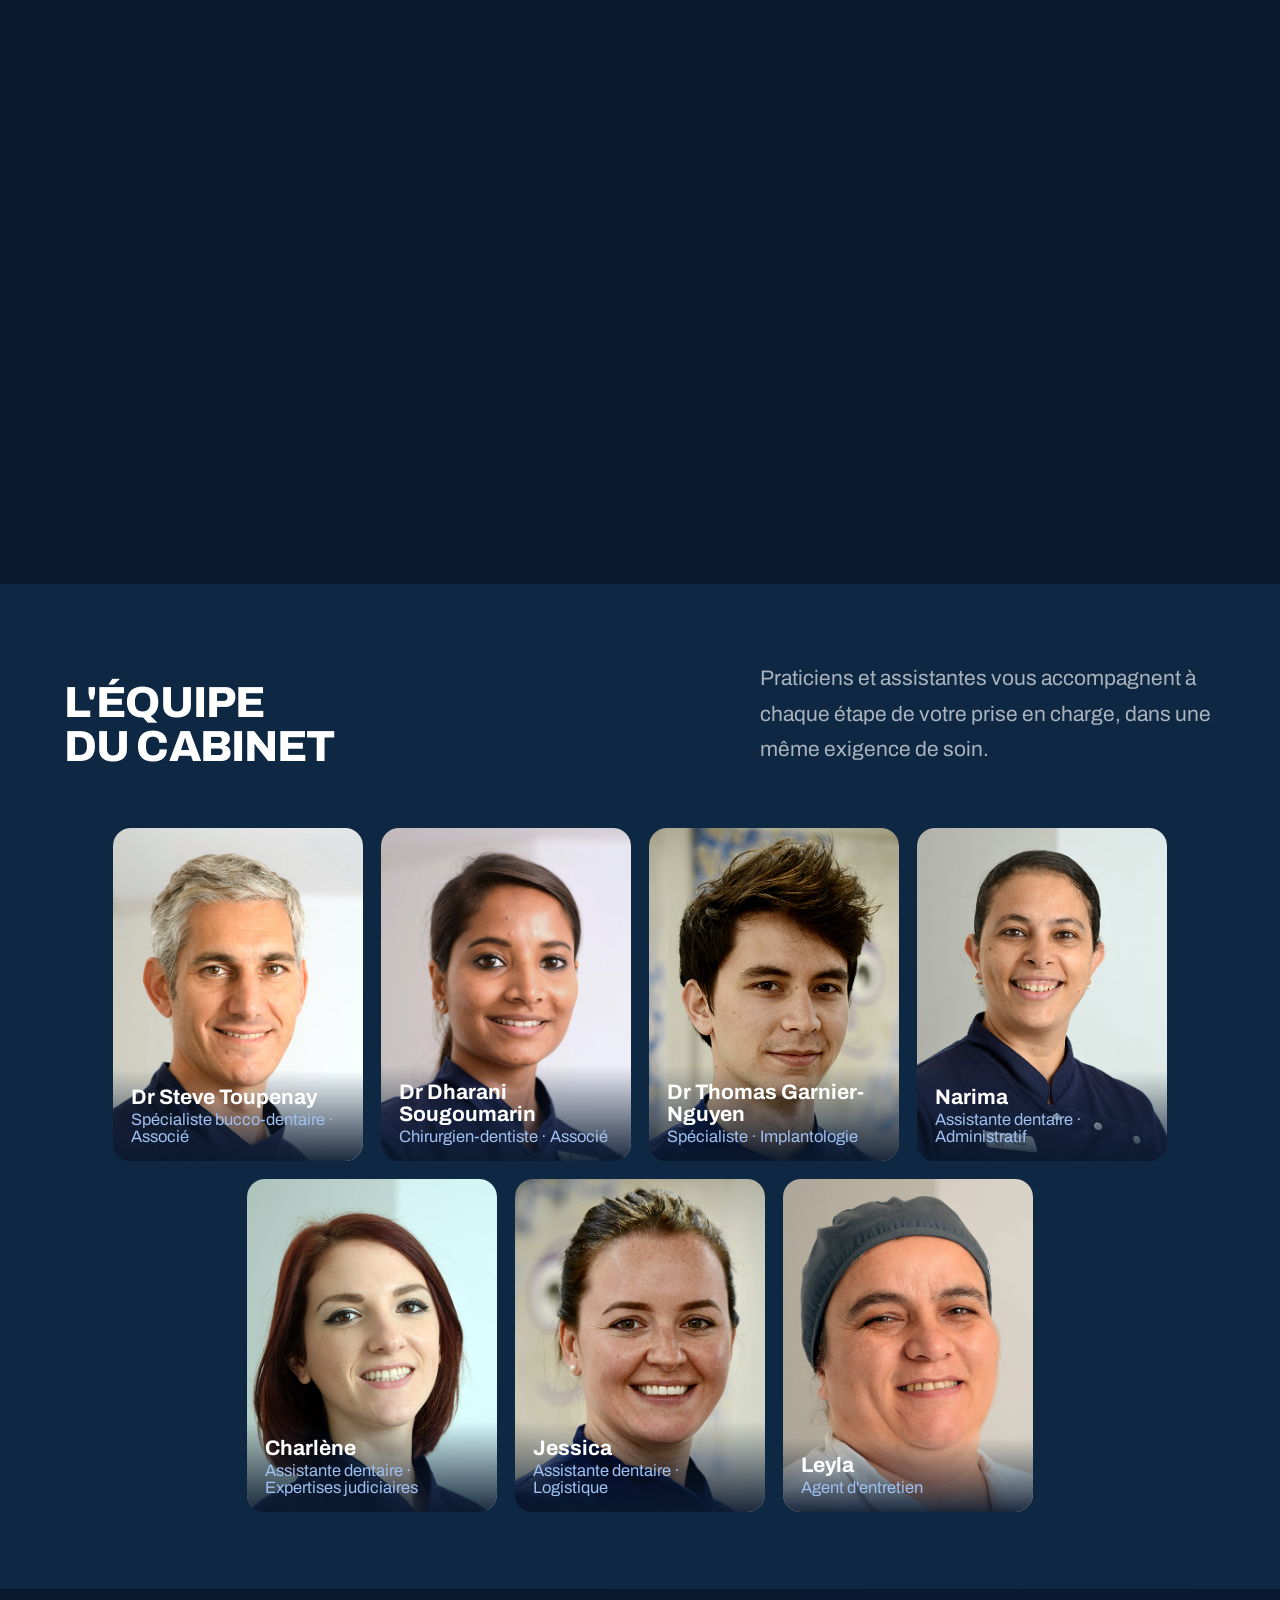
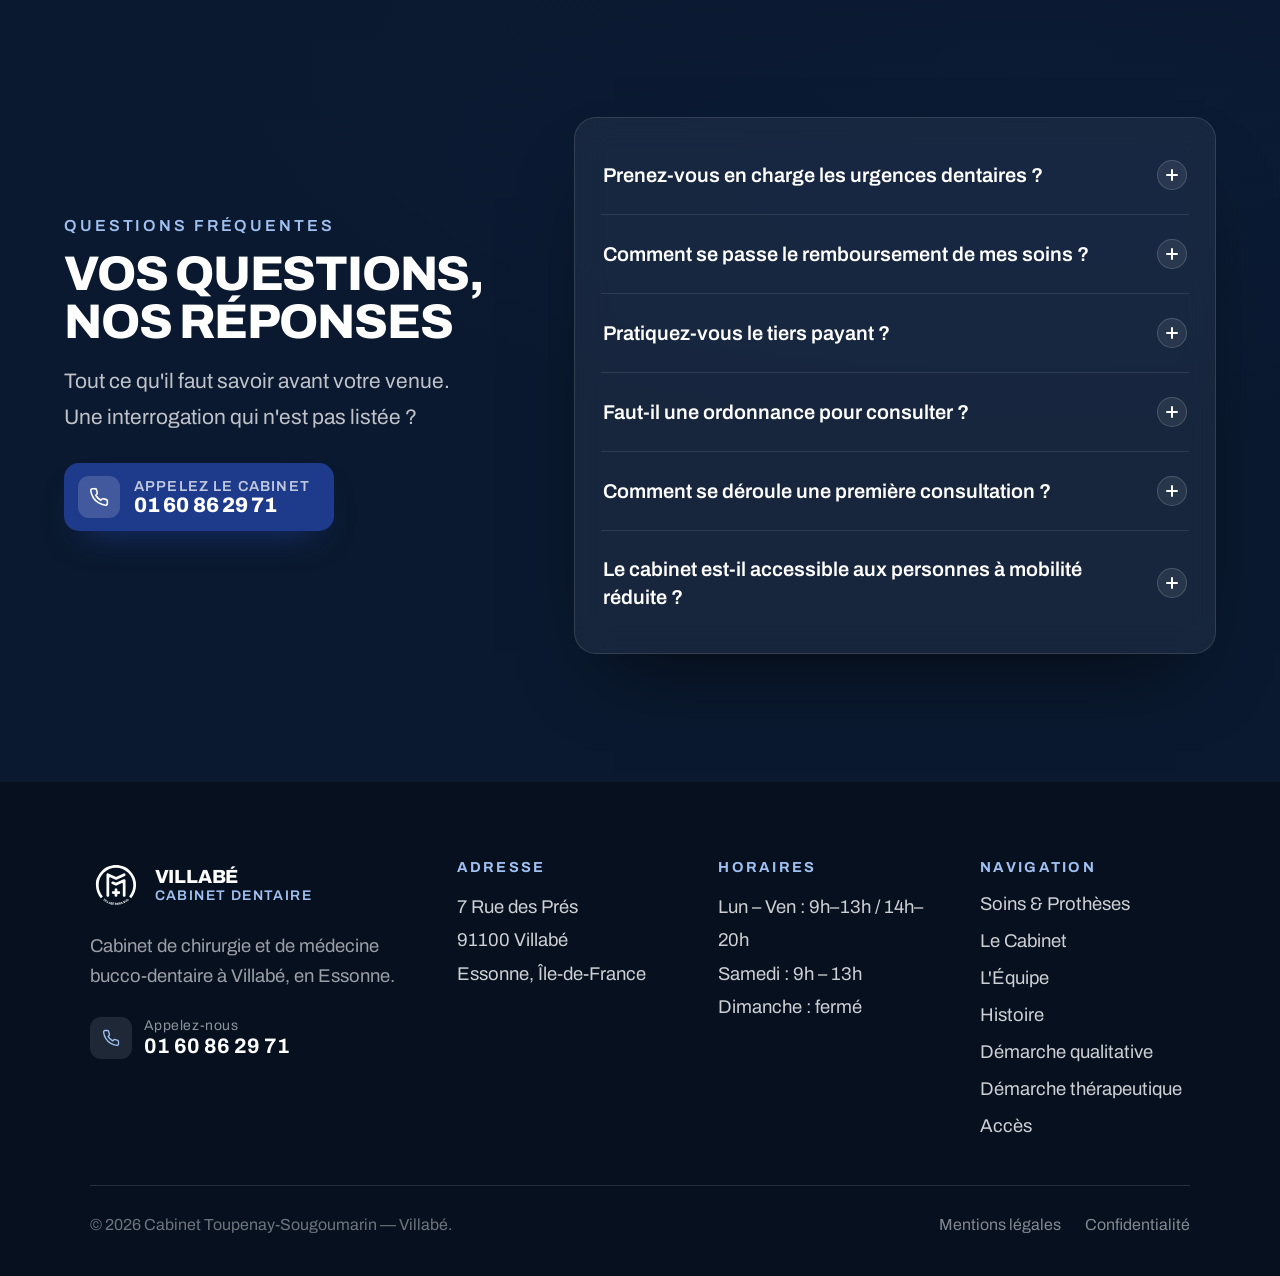
==== commit fb0c26df: "Responsive : menu mobile, header adaptatif et cibles tactiles Audit Playwright sur 6 pages x 17 view" ====
--- a/index.html
+++ b/index.html
@@ -261,6 +261,7 @@
   .site-footer { background: #06101F; color: #fff; padding: clamp(48px,6vw,84px) clamp(22px,7vw,110px) clamp(26px,3vw,38px); }
   .footgrid { display: grid; grid-template-columns: 1.5fr 1fr 1fr 1fr; gap: clamp(28px,4vw,56px); padding-bottom: 46px; border-bottom: 1px solid rgba(255,255,255,0.12); }
 </style>
+<link rel="stylesheet" href="css/responsive.css">
 </head>
 <body>
 
@@ -270,10 +271,10 @@
   <header style="position:sticky; top:0; z-index:100; display:flex; align-items:stretch; height:76px; background:#0A192F; margin:0; box-shadow:0 14px 34px -22px rgba(10,25,47,0.6);">
     <a href="index.html" class="logo-home" aria-label="Retour à l’accueil" style="flex:none; display:flex; align-items:center; gap:13px; background:#F4F0E6; padding:0 30px 0 22px; border-bottom-right-radius:26px; position:relative; z-index:7; text-decoration:none; transition:background .2s ease;">
       <img src="images/logo.svg" alt="Cabinet Dentaire Villabé Paris Sud" style="height:52px; width:auto;">
-      <div style="width:1px; height:32px; background:rgba(10,25,47,0.18);"></div>
-      <div style="display:flex; flex-direction:column; line-height:1.12;">
-        <span style="font-weight:800; font-size:19px; letter-spacing:-0.01em; color:#0A192F;">VILLABÉ</span>
-        <span style="font-weight:600; font-size:12px; letter-spacing:0.16em; text-transform:uppercase; color:#6a7686;">Cabinet Dentaire</span>
+      <div class="logo-home__sep" style="width:1px; height:32px; background:rgba(10,25,47,0.18);"></div>
+      <div class="logo-home__txt" style="display:flex; flex-direction:column; line-height:1.12;">
+        <span class="logo-home__name" style="font-weight:800; font-size:19px; letter-spacing:-0.01em; color:#0A192F;">VILLABÉ</span>
+        <span class="logo-home__sub" style="font-weight:600; font-size:12px; letter-spacing:0.16em; text-transform:uppercase; color:#6a7686;">Cabinet Dentaire</span>
       </div>
     </a>
     <nav class="navcenter" style="flex:1; display:flex; align-items:stretch; position:relative;">
@@ -284,7 +285,7 @@
       <a href="demarche-therapeutique.html" class="nav-link" style="flex:1; display:flex; align-items:center; justify-content:center; padding:0 clamp(10px,1.1vw,20px) 0 calc(clamp(10px,1.1vw,20px) + 26px); font-size:16px; font-weight:500; color:rgba(255,255,255,0.85); text-decoration:none; background:#0F2541; border-bottom-right-radius:26px; margin-left:-26px; position:relative; z-index:2; transition:background .2s ease, color .2s ease;">Démarche thérapeutique</a>
       <a href="acces.html" class="nav-link" style="flex:1; display:flex; align-items:center; justify-content:center; padding:0 clamp(10px,1.1vw,20px) 0 calc(clamp(10px,1.1vw,20px) + 26px); font-size:16px; font-weight:500; color:rgba(255,255,255,0.85); text-decoration:none; background:#0A192F; border-bottom-right-radius:26px; margin-left:-26px; position:relative; z-index:1; transition:background .2s ease, color .2s ease;">Accès</a>
     </nav>
-    <div style="flex:none; margin-left:auto; display:flex; align-items:center; gap:8px; padding:0 16px;">
+    <div class="headicons" style="flex:none; margin-left:auto; display:flex; align-items:center; gap:8px; padding:0 16px;">
       <a href="mailto:contact@villabe-dental.fr" class="icon-tab" style="width:40px; height:40px; border-radius:10px; background:rgba(255,255,255,0.08); display:flex; align-items:center; justify-content:center; text-decoration:none; transition:background .2s ease;">
         <svg width="17" height="17" viewBox="0 0 24 24" fill="none" stroke="#fff" stroke-width="1.7" stroke-linecap="round" stroke-linejoin="round"><rect x="3" y="5" width="18" height="14" rx="2"/><path d="m3 7 9 6 9-6"/></svg>
       </a>
@@ -294,15 +295,44 @@
     </div>
     <a href="tel:0160862971" class="phone-cta" style="flex:none; display:flex; align-items:center; gap:12px; background:#1E3A8A; padding:0 28px; text-decoration:none; border-bottom-left-radius:26px; transition:background .2s ease;">
       <svg width="18" height="18" viewBox="0 0 24 24" fill="none" stroke="#fff" stroke-width="1.9" stroke-linecap="round" stroke-linejoin="round"><path d="M22 16.92v3a2 2 0 0 1-2.18 2 19.79 19.79 0 0 1-8.63-3.07 19.5 19.5 0 0 1-6-6 19.79 19.79 0 0 1-3.07-8.67A2 2 0 0 1 4.11 2h3a2 2 0 0 1 2 1.72c.13.96.36 1.9.7 2.81a2 2 0 0 1-.45 2.11L8.09 9.91a16 16 0 0 0 6 6l1.27-1.27a2 2 0 0 1 2.11-.45c.91.34 1.85.57 2.81.7A2 2 0 0 1 22 16.92z"/></svg>
-      <span style="display:flex; flex-direction:column; line-height:1.1;">
-        <span style="font-size:13.5px; font-weight:600; letter-spacing:0.06em; text-transform:uppercase; color:rgba(255,255,255,0.7);">Appelez-nous</span>
-        <span style="font-size:19px; font-weight:800; color:#fff;">01 60 86 29 71</span>
+      <span class="phone-cta__txt" style="display:flex; flex-direction:column; line-height:1.1;">
+        <span class="phone-cta__label" style="font-size:13.5px; font-weight:600; letter-spacing:0.06em; text-transform:uppercase; color:rgba(255,255,255,0.7);">Appelez-nous</span>
+        <span class="phone-cta__num" style="font-size:19px; font-weight:800; color:#fff;">01 60 86 29 71</span>
       </span>
     </a>
+      <button class="navburger" type="button" aria-label="Ouvrir le menu" aria-expanded="false" aria-controls="mobilenav">
+      <span class="navburger__box"><span></span><span></span><span></span></span>
+    </button>
   </header>
 
+  <!-- ============ MENU MOBILE (≤1040px) ============ -->
+  <nav class="mobilenav" id="mobilenav" aria-label="Menu principal" data-open="false" data-lenis-prevent>
+    <div class="mobilenav__head">
+      <button class="mobilenav__close" type="button" aria-label="Fermer le menu">&times;</button>
+    </div>
+    <div class="mobilenav__list">
+      <a href="index.html#cabinet">Le cabinet <svg width="17" height="17" viewBox="0 0 24 24" fill="none" stroke="currentColor" stroke-width="2" stroke-linecap="round" stroke-linejoin="round" aria-hidden="true"><path d="M5 12h14M13 6l6 6-6 6"/></svg></a>
+      <a href="equipe.html">L'équipe <svg width="17" height="17" viewBox="0 0 24 24" fill="none" stroke="currentColor" stroke-width="2" stroke-linecap="round" stroke-linejoin="round" aria-hidden="true"><path d="M5 12h14M13 6l6 6-6 6"/></svg></a>
+      <a href="histoire.html">Histoire <svg width="17" height="17" viewBox="0 0 24 24" fill="none" stroke="currentColor" stroke-width="2" stroke-linecap="round" stroke-linejoin="round" aria-hidden="true"><path d="M5 12h14M13 6l6 6-6 6"/></svg></a>
+      <a href="demarche-qualitative.html">Démarche qualitative <svg width="17" height="17" viewBox="0 0 24 24" fill="none" stroke="currentColor" stroke-width="2" stroke-linecap="round" stroke-linejoin="round" aria-hidden="true"><path d="M5 12h14M13 6l6 6-6 6"/></svg></a>
+      <a href="demarche-therapeutique.html">Démarche thérapeutique <svg width="17" height="17" viewBox="0 0 24 24" fill="none" stroke="currentColor" stroke-width="2" stroke-linecap="round" stroke-linejoin="round" aria-hidden="true"><path d="M5 12h14M13 6l6 6-6 6"/></svg></a>
+      <a href="acces.html">Accès <svg width="17" height="17" viewBox="0 0 24 24" fill="none" stroke="currentColor" stroke-width="2" stroke-linecap="round" stroke-linejoin="round" aria-hidden="true"><path d="M5 12h14M13 6l6 6-6 6"/></svg></a>
+    </div>
+    <div class="mobilenav__foot">
+      <a class="mobilenav__call" href="tel:0160862971">
+        <span class="mobilenav__ico"><svg width="18" height="18" viewBox="0 0 24 24" fill="none" stroke="#fff" stroke-width="1.9" stroke-linecap="round" stroke-linejoin="round"><path d="M22 16.92v3a2 2 0 0 1-2.18 2 19.79 19.79 0 0 1-8.63-3.07 19.5 19.5 0 0 1-6-6 19.79 19.79 0 0 1-3.07-8.67A2 2 0 0 1 4.11 2h3a2 2 0 0 1 2 1.72c.13.96.36 1.9.7 2.81a2 2 0 0 1-.45 2.11L8.09 9.91a16 16 0 0 0 6 6l1.27-1.27a2 2 0 0 1 2.11-.45c.91.34 1.85.57 2.81.7A2 2 0 0 1 22 16.92z"/></svg></span>
+        <span><small>Appelez-nous</small><b>01 60 86 29 71</b></span>
+      </a>
+      <a class="mobilenav__mail" href="mailto:contact@villabe-dental.fr">
+        <span class="mobilenav__ico"><svg width="18" height="18" viewBox="0 0 24 24" fill="none" stroke="#fff" stroke-width="1.7" stroke-linecap="round" stroke-linejoin="round"><rect x="3" y="5" width="18" height="14" rx="2"/><path d="m3 7 9 6 9-6"/></svg></span>
+        <span><small>Écrivez-nous</small><b>contact@villabe-dental.fr</b></span>
+      </a>
+    </div>
+  </nav>
+
+
   <!-- ============ HERO (inchangé) ============ -->
-  <section style="position:relative; overflow:hidden; min-height:calc(100vh - 76px); display:flex; flex-direction:column; justify-content:flex-end; padding:clamp(22px,3vw,52px); margin:0;">
+  <section class="hero" style="position:relative; overflow:hidden; min-height:calc(100vh - 76px); display:flex; flex-direction:column; justify-content:flex-end; padding:clamp(22px,3vw,52px); margin:0;">
     <div style="position:absolute; inset:0; z-index:0; overflow:hidden; background:#0A192F;">
       <iframe class="hero-video" title="Cabinet dentaire de Villabé" src="https://player.vimeo.com/video/1108208960?dnt=1&app_id=122963&autoplay=1&muted=1&loop=1&background=1" frameborder="0" allow="autoplay; fullscreen; picture-in-picture" referrerpolicy="strict-origin-when-cross-origin"></iframe>
     </div>
@@ -393,13 +423,13 @@
       <p data-reveal="up" style="--rd:100ms">Praticiens et assistantes vous accompagnent à chaque étape de votre prise en charge, dans une même exigence de soin.</p>
     </div>
     <div class="team__grid" data-stagger="80">
-      <article class="tcard" data-reveal="scale"><img src="images/steve_toupenay.jpg" alt="Portrait du Dr Steve Toupenay"><div class="tcard__info"><b>Dr Steve Toupenay</b><span>Spécialiste bucco-dentaire · Associé</span></div></article>
-      <article class="tcard" data-reveal="scale"><img src="images/dr_sougoumarin.jpg" alt="Portrait du Dr Dharani Sougoumarin"><div class="tcard__info"><b>Dr Dharani Sougoumarin</b><span>Chirurgien-dentiste · Associé</span></div></article>
-      <article class="tcard" data-reveal="scale"><img src="images/garnier.jpg" alt="Dr Thomas Garnier-Nguyen"><div class="tcard__info"><b>Dr Thomas Garnier-Nguyen</b><span>Spécialiste · Implantologie</span></div></article>
-      <article class="tcard" data-reveal="scale"><img src="images/narima.jpg" alt="Narima"><div class="tcard__info"><b>Narima</b><span>Assistante dentaire · Administratif</span></div></article>
-      <article class="tcard" data-reveal="scale"><img src="images/charlene.jpg" alt="Charlène"><div class="tcard__info"><b>Charlène</b><span>Assistante dentaire · Expertises judiciaires</span></div></article>
-      <article class="tcard" data-reveal="scale"><img src="images/jessica.jpg" alt="Jessica"><div class="tcard__info"><b>Jessica</b><span>Assistante dentaire · Logistique</span></div></article>
-      <article class="tcard" data-reveal="scale"><img src="images/leyla.jpg" alt="Leyla"><div class="tcard__info"><b>Leyla</b><span>Agent d'entretien</span></div></article>
+      <article class="tcard" data-reveal="scale"><img loading="lazy" decoding="async" src="images/steve_toupenay.jpg" alt="Portrait du Dr Steve Toupenay"><div class="tcard__info"><b>Dr Steve Toupenay</b><span>Spécialiste bucco-dentaire · Associé</span></div></article>
+      <article class="tcard" data-reveal="scale"><img loading="lazy" decoding="async" src="images/dr_sougoumarin.jpg" alt="Portrait du Dr Dharani Sougoumarin"><div class="tcard__info"><b>Dr Dharani Sougoumarin</b><span>Chirurgien-dentiste · Associé</span></div></article>
+      <article class="tcard" data-reveal="scale"><img loading="lazy" decoding="async" src="images/garnier.jpg" alt="Dr Thomas Garnier-Nguyen"><div class="tcard__info"><b>Dr Thomas Garnier-Nguyen</b><span>Spécialiste · Implantologie</span></div></article>
+      <article class="tcard" data-reveal="scale"><img loading="lazy" decoding="async" src="images/narima.jpg" alt="Narima"><div class="tcard__info"><b>Narima</b><span>Assistante dentaire · Administratif</span></div></article>
+      <article class="tcard" data-reveal="scale"><img loading="lazy" decoding="async" src="images/charlene.jpg" alt="Charlène"><div class="tcard__info"><b>Charlène</b><span>Assistante dentaire · Expertises judiciaires</span></div></article>
+      <article class="tcard" data-reveal="scale"><img loading="lazy" decoding="async" src="images/jessica.jpg" alt="Jessica"><div class="tcard__info"><b>Jessica</b><span>Assistante dentaire · Logistique</span></div></article>
+      <article class="tcard" data-reveal="scale"><img loading="lazy" decoding="async" src="images/leyla.jpg" alt="Leyla"><div class="tcard__info"><b>Leyla</b><span>Agent d'entretien</span></div></article>
     </div>
   </section>
 
@@ -456,11 +486,11 @@
           <img src="images/logo-white.svg" alt="Cabinet Dentaire Villabé" style="height:52px; width:auto;">
           <div style="display:flex; flex-direction:column; line-height:1.12;">
             <span style="font-weight:800; font-size:19px; letter-spacing:-0.01em;">VILLABÉ</span>
-            <span style="font-weight:600; font-size:12px; letter-spacing:0.16em; text-transform:uppercase; color:#9FC0F0;">Cabinet Dentaire</span>
+            <span class="footlogo__sub" style="font-weight:600; font-size:12px; letter-spacing:0.16em; text-transform:uppercase; color:#9FC0F0;">Cabinet Dentaire</span>
           </div>
         </div>
         <p style="font-size:18.5px; line-height:1.65; color:rgba(255,255,255,0.6);">Cabinet de chirurgie et de médecine bucco-dentaire à Villabé, en Essonne.</p>
-        <a href="tel:0160862971" style="display:inline-flex; align-items:center; gap:12px; margin-top:24px; text-decoration:none;">
+        <a class="footcall" href="tel:0160862971" style="display:inline-flex; align-items:center; gap:12px; margin-top:24px; text-decoration:none;">
           <span style="width:42px; height:42px; flex:none; border-radius:11px; background:rgba(255,255,255,0.1); display:flex; align-items:center; justify-content:center;"><svg width="18" height="18" viewBox="0 0 24 24" fill="none" stroke="#9FC0F0" stroke-width="1.8" stroke-linecap="round" stroke-linejoin="round"><path d="M22 16.92v3a2 2 0 0 1-2.18 2 19.79 19.79 0 0 1-8.63-3.07 19.5 19.5 0 0 1-6-6 19.79 19.79 0 0 1-3.07-8.67A2 2 0 0 1 4.11 2h3a2 2 0 0 1 2 1.72c.13.96.36 1.9.7 2.81a2 2 0 0 1-.45 2.11L8.09 9.91a16 16 0 0 0 6 6l1.27-1.27a2 2 0 0 1 2.11-.45c.91.34 1.85.57 2.81.7A2 2 0 0 1 22 16.92z"/></svg></span>
           <span style="display:flex; flex-direction:column; line-height:1.15;"><span style="font-size:14px; color:rgba(255,255,255,0.55); letter-spacing:0.04em;">Appelez-nous</span><span style="font-size:21px; font-weight:700; color:#fff;">01 60 86 29 71</span></span>
         </a>
@@ -515,6 +545,7 @@
       wheelMultiplier: 1,
       touchMultiplier: 1.6
     });
+    window.__lenis = lenis;   /* utilisé par js/nav.js pour geler le scroll */
     function loop(time) { lenis.raf(time); requestAnimationFrame(loop); }
     requestAnimationFrame(loop);
     // smooth anchor navigation (offset for the sticky header)
@@ -837,5 +868,6 @@
   else boot();
 })();
 </script>
+<script src="js/nav.js" defer></script>
 </body>
 </html>
--- a/css/responsive.css
+++ b/css/responsive.css
@@ -0,0 +1,316 @@
+/* =====================================================================
+   RESPONSIVE — feuille partagée par les six pages.
+   Chargée après le <style> de chaque page : les !important ne servent
+   qu'à reprendre la main sur les style="" posés dans le markup.
+
+   Échelle de breakpoints (une seule, cohérente sur tout le site) :
+     1400px  confort desktop        1040px  bascule menu mobile
+     1300px  retrait icônes header   820px  colonnes → 1
+     1200px  header compact          560px  très petits écrans
+   ===================================================================== */
+
+:root {
+  --hdr: 76px;            /* hauteur réelle du header, reprise par le hero */
+  --gut: clamp(18px, 5vw, 80px);
+  --tap: 44px;            /* cible tactile minimale */
+}
+
+/* ---------------------------------------------------------------------
+   0. GARDE-FOUS ANTI-DÉBORDEMENT
+   --------------------------------------------------------------------- */
+html { -webkit-text-size-adjust: 100%; text-size-adjust: 100%; }
+body { overflow-x: clip; }                 /* clip > hidden : ne casse pas position:sticky */
+@supports not (overflow: clip) { body { overflow-x: hidden; } }
+img { max-width: 100%; }
+/* les mots longs ne débordent plus des colonnes étroites */
+h1, h2, h3, h4, p, li, a, span, b, td, th, figcaption { overflow-wrap: break-word; }
+/* le tableau d'honoraires et les blocs larges restent scrollables plutôt que débordants */
+.pricecard { overflow-x: auto; }
+
+/* ---------------------------------------------------------------------
+   1. HAUTEURS D'ÉCRAN — vh → svh/dvh
+   Sur mobile, 100vh ignore la barre d'adresse : le hero se retrouve
+   tronqué et les sections épinglées sautent au scroll.
+   svh = plus petite hauteur visible → stable, jamais de saut.
+   --------------------------------------------------------------------- */
+.hero { min-height: calc(100vh - var(--hdr)) !important; }
+@supports (height: 100svh) {
+  .hpin__sticky,
+  .expand__sticky { height: 100svh !important; }
+  .hero-video { min-height: 100svh; }
+  .hero { min-height: calc(100svh - var(--hdr)) !important; }
+}
+
+/* ---------------------------------------------------------------------
+   2. HEADER — hauteur pilotée par --hdr
+   --------------------------------------------------------------------- */
+header {
+  height: var(--hdr) !important;
+  /* le header ne doit jamais provoquer de scroll horizontal */
+  max-width: 100%;
+  overflow: visible;
+}
+.logo-home { min-width: 0; }
+.logo-home img { height: clamp(38px, 3.4vw, 52px) !important; flex: none; }
+.logo-home__txt { min-width: 0; }
+.logo-home__name { font-size: clamp(16px, 1.35vw, 19px) !important; }
+/* 12px → 13px : sous 13px le libellé devient illisible sur mobile */
+.logo-home__sub { font-size: 14px !important; letter-spacing: 0.1em !important; white-space: nowrap; }
+
+/* ---------------------------------------------------------------------
+   3. NAVIGATION DESKTOP — tient réellement entre 1041px et 1920px
+   Avant : 6 libellés en nowrap + logo + icônes + CTA = 1283px minimum,
+   donc débordement de 120px en 1180 et 20px en 1280.
+   Maintenant : typo et gouttières fluides, icônes retirées sous 1300px.
+   --------------------------------------------------------------------- */
+.navcenter { min-width: 0; }
+.navcenter a {
+  /* plancher à 14px : en dessous les onglets devenaient illisibles.
+     Vérifié à la mesure — la nav tient jusqu'à 1041px avec ce plancher. */
+  font-size: clamp(14px, 1.08vw, 17.5px) !important;
+  padding-right: clamp(4px, 0.5vw, 20px) !important;
+  padding-left: calc(26px + clamp(4px, 0.5vw, 20px)) !important;
+  /* surtout PAS de min-width:0 ici : les libellés sont en nowrap, ils
+     déborderaient de leur onglet et se chevaucheraient. Chaque onglet
+     doit rester au moins aussi large que son texte. */
+}
+@media (max-width: 1300px) {
+  .headicons { display: none !important; }
+  .phone-cta { padding: 0 clamp(14px, 1.5vw, 28px) !important; }
+}
+
+/* ---------------------------------------------------------------------
+   4. CTA TÉLÉPHONE — dégressif puis icône seule
+   --------------------------------------------------------------------- */
+.phone-cta__label { font-size: 14px !important; }
+@media (max-width: 1200px) {
+  /* icône seule : on récupère ~150px, le dernier onglet de nav respire */
+  .phone-cta__txt { display: none !important; }
+  .phone-cta {
+    padding: 0 !important;
+    width: 62px;
+    justify-content: center;
+  }
+}
+
+/* ---------------------------------------------------------------------
+   5. HEADER MOBILE & TABLETTE (≤ 1040px)
+   La nav desktop était masquée sans rien en remplacement : aucune
+   navigation n'existait entre 320px et 1040px. On la remplace par un
+   bouton burger + un panneau plein écran.
+   --------------------------------------------------------------------- */
+.navburger { display: none; }
+
+@media (max-width: 1040px) {
+  :root { --hdr: 68px; }
+  .navcenter { display: none !important; }
+  .headicons { display: none !important; }
+  /* pousse CTA + burger à droite maintenant que .headicons ne le fait plus */
+  .phone-cta { margin-left: auto !important; }
+  .phone-cta {
+    width: var(--tap); min-width: var(--tap);
+    border-bottom-left-radius: 22px !important;
+  }
+  .logo-home { padding: 0 18px 0 14px !important; border-bottom-right-radius: 22px !important; gap: 10px !important; }
+  .logo-home__sep { display: none; }
+
+  .navburger {
+    display: flex; flex: none;
+    align-items: center; justify-content: center;
+    width: 56px; min-width: 56px; height: 100%;
+    background: #0A192F; border: 0; padding: 0;
+    cursor: pointer; -webkit-tap-highlight-color: transparent;
+  }
+  .navburger__box { position: relative; width: 24px; height: 16px; }
+  .navburger__box span {
+    position: absolute; left: 0; width: 100%; height: 2px; border-radius: 2px;
+    background: #fff; transition: transform .32s cubic-bezier(.2,.7,.2,1), opacity .2s ease;
+  }
+  .navburger__box span:nth-child(1) { top: 0; }
+  .navburger__box span:nth-child(2) { top: 7px; }
+  .navburger__box span:nth-child(3) { top: 14px; }
+  .navburger[aria-expanded="true"] .navburger__box span:nth-child(1) { transform: translateY(7px) rotate(45deg); }
+  .navburger[aria-expanded="true"] .navburger__box span:nth-child(2) { opacity: 0; }
+  .navburger[aria-expanded="true"] .navburger__box span:nth-child(3) { transform: translateY(-7px) rotate(-45deg); }
+}
+
+@media (max-width: 420px) {
+  :root { --hdr: 62px; }
+  .logo-home__sub { display: none; }
+  .navburger { width: var(--tap); min-width: var(--tap); }
+}
+
+/* ---------------------------------------------------------------------
+   6. PANNEAU DE NAVIGATION MOBILE
+   --------------------------------------------------------------------- */
+.mobilenav {
+  position: fixed; inset: 0; z-index: 200;
+  display: flex; flex-direction: column;
+  background: rgba(6, 16, 31, 0.92);
+  backdrop-filter: blur(18px) saturate(1.1);
+  -webkit-backdrop-filter: blur(18px) saturate(1.1);
+  opacity: 0; visibility: hidden;
+  transition: opacity .3s ease, visibility .3s ease;
+  overscroll-behavior: contain;
+  -webkit-overflow-scrolling: touch;
+  overflow-y: auto;
+}
+.mobilenav[data-open="true"] { opacity: 1; visibility: visible; }
+.mobilenav__head {
+  flex: none; display: flex; align-items: center; justify-content: flex-end;
+  height: var(--hdr); padding: 0 12px;
+}
+.mobilenav__close {
+  width: var(--tap); height: var(--tap);
+  display: flex; align-items: center; justify-content: center;
+  background: rgba(255,255,255,.08); border: 0; border-radius: 12px;
+  color: #fff; font-size: 22px; line-height: 1; cursor: pointer;
+}
+.mobilenav__close:hover { background: rgba(255,255,255,.16); }
+.mobilenav__list {
+  flex: 1 1 auto;
+  display: flex; flex-direction: column;
+  padding: clamp(8px, 2vw, 24px) clamp(20px, 6vw, 48px) 0;
+}
+.mobilenav__list a {
+  display: flex; align-items: center; justify-content: space-between; gap: 16px;
+  min-height: 56px; padding: 14px 2px;
+  border-bottom: 1px solid rgba(255,255,255,.1);
+  color: #fff; text-decoration: none;
+  font-size: clamp(19px, 4.6vw, 26px); font-weight: 700;
+  text-transform: uppercase; letter-spacing: -0.01em; line-height: 1.15;
+  /* les deux libellés longs ne doivent pas déborder en 320px */
+  overflow-wrap: break-word; hyphens: auto;
+  transition: color .2s ease, padding-left .2s ease;
+}
+.mobilenav__list a:hover { color: #9FC0F0; padding-left: 8px; }
+.mobilenav__list a[aria-current="page"] { color: #9FC0F0; }
+.mobilenav__list a[aria-current="page"] svg { display: none; }
+.mobilenav__list a[aria-current="page"]::after {
+  content: ""; flex: none; width: 8px; height: 8px;
+  border-radius: 50%; background: #2D6CDF;
+}
+.mobilenav__list a svg { flex: none; opacity: .45; }
+.mobilenav__foot {
+  flex: none; display: grid; gap: 12px;
+  padding: clamp(22px, 5vw, 34px) clamp(20px, 6vw, 48px) clamp(26px, 7vw, 40px);
+}
+.mobilenav__call, .mobilenav__mail {
+  display: flex; align-items: center; gap: 14px;
+  min-height: 60px; padding: 12px 18px; border-radius: 15px;
+  text-decoration: none; color: #fff;
+}
+.mobilenav__call { background: #1E3A8A; }
+.mobilenav__call:hover { background: #2D6CDF; }
+.mobilenav__mail { background: rgba(255,255,255,.08); }
+.mobilenav__mail:hover { background: rgba(255,255,255,.16); }
+.mobilenav__ico {
+  flex: none; width: 40px; height: 40px; border-radius: 11px;
+  background: rgba(255,255,255,.16);
+  display: flex; align-items: center; justify-content: center;
+}
+.mobilenav__call small, .mobilenav__mail small {
+  display: block; font-size: 13px; font-weight: 600;
+  letter-spacing: .08em; text-transform: uppercase; color: rgba(255,255,255,.72);
+}
+.mobilenav__call b, .mobilenav__mail b {
+  display: block; font-size: 19px; font-weight: 800; letter-spacing: -.01em;
+  overflow-wrap: anywhere;
+}
+/* verrou de scroll pendant l'ouverture du panneau */
+html.nav-open, html.nav-open body { overflow: hidden !important; touch-action: none; }
+/* au-delà du breakpoint mobile le panneau ne doit jamais apparaître */
+@media (min-width: 1041px) {
+  .mobilenav { display: none !important; }
+}
+@media (prefers-reduced-motion: reduce) {
+  .mobilenav, .mobilenav__list a, .navburger__box span { transition: none !important; }
+}
+
+/* ---------------------------------------------------------------------
+   7. CIBLES TACTILES — minimum 44×44 (WCAG 2.5.5 / AA 2.5.8)
+   --------------------------------------------------------------------- */
+.icon-tab { width: var(--tap) !important; height: var(--tap) !important; }
+/* flèches du carrousel hero : 14×25px avant correction */
+#heroCarousel button[data-hero] {
+  min-width: var(--tap) !important; min-height: var(--tap) !important;
+  display: flex !important; align-items: center; justify-content: center;
+  font-size: 22px !important;
+}
+/* bouton muet du lecteur portrait (équipe) : 36×36 avant correction */
+.teamvid__mute { width: var(--tap) !important; height: var(--tap) !important; font-size: 17px !important; }
+/* liens du footer : 20px de haut à l'origine.
+   24px minimum au pointeur (WCAG 2.2 AA 2.5.8), 44px au doigt (2.5.5). */
+.site-footer a.flink { display: flex; align-items: center; min-height: 26px; }
+.footcall { min-height: var(--tap) !important; }
+.footlogo__sub { font-size: 14px !important; letter-spacing: 0.1em !important; }
+@media (max-width: 1040px) {
+  .site-footer a.flink { min-height: var(--tap); }
+  .site-footer .footgrid > div:last-child > div { gap: 0 !important; }
+}
+
+/* ---------------------------------------------------------------------
+   8. FOOTER — 4 colonnes → 2 → 1
+   --------------------------------------------------------------------- */
+@media (max-width: 980px) { .footgrid { grid-template-columns: 1fr 1fr !important; } }
+@media (max-width: 560px)  { .footgrid { grid-template-columns: 1fr !important; } }
+.site-footer .footgrid > div:first-child { max-width: 100% !important; }
+
+/* ---------------------------------------------------------------------
+   9. GALERIE SOINS ÉPINGLÉE (index) — bascule en swipe natif
+   Le scroll horizontal piloté au scroll vertical est pénible au doigt :
+   sous 900px on passe au carrousel à défilement natif (.hpin--static,
+   déjà stylé dans la page, activé par le JS de la page à ≤760px).
+   Ici on complète le rendu pour les petits écrans.
+   --------------------------------------------------------------------- */
+.hpin--static .hpin__track { scrollbar-width: none; }
+.hpin--static .hpin__track::-webkit-scrollbar { display: none; }
+@media (max-width: 760px) {
+  .hpin--static .hcard { height: min(70svh, 460px); width: min(84vw, 420px); }
+  .hpin--static .hcard--intro { height: auto; width: min(84vw, 420px); }
+  .hcard__cap { left: 20px; right: 20px; bottom: 22px; }
+}
+
+/* ---------------------------------------------------------------------
+   10. SECTIONS — passages en une colonne alignés sur l'échelle unique
+   (la page déclarait 680 / 760 / 780 / 820 / 860 / 880 / 900 au hasard)
+   --------------------------------------------------------------------- */
+@media (max-width: 1040px) {
+  .expand { height: 180vh; }
+  .expand__media { transform: scale(.94); }
+}
+@media (max-width: 820px) {
+  .prac__grid, .prac__grid--rev,
+  .faq__inner, .access__inner,
+  .rowitem, .rowitem--rev,
+  .teamvid { grid-template-columns: 1fr !important; }
+  .prac__grid--rev .prac__media,
+  .rowitem--rev .rowitem__media { order: 0 !important; }
+  .prac__copy { max-width: none !important; }
+  .faq__aside { position: static !important; }
+  .story__item { grid-template-columns: 1fr !important; gap: 8px !important; }
+  .team__head { flex-direction: column; align-items: flex-start; }
+  .expand { height: 150vh; }
+}
+@media (max-width: 560px) {
+  :root { --gut: 18px; }
+  .prac, .team, .story, .faq, .rowfeat { padding-left: 18px !important; padding-right: 18px !important; }
+  /* le filigrane géant débordait de l'écran */
+  .prac__wm { font-size: 64px !important; }
+  .prac__badge { left: 0 !important; }
+  .pricerow { flex-direction: column; align-items: flex-start; gap: 4px; }
+  .faq__q { gap: 12px !important; }
+  .faq__a p { padding-right: 8px !important; }
+  .team__grid .tcard { flex: 1 1 100%; max-width: none; }
+  .expand { height: 130vh; }
+}
+
+/* ---------------------------------------------------------------------
+   11. TYPOGRAPHIE — plancher de lisibilité
+   --------------------------------------------------------------------- */
+@media (max-width: 560px) {
+  .hcard--intro p, .team__head p, .faq__lead,
+  .rowitem__body p, .prac__bio, .story__body p { font-size: 18px !important; line-height: 1.65 !important; }
+  .faq__a p { font-size: 18px !important; }
+  .faq__q h3 { font-size: 18px !important; }
+}
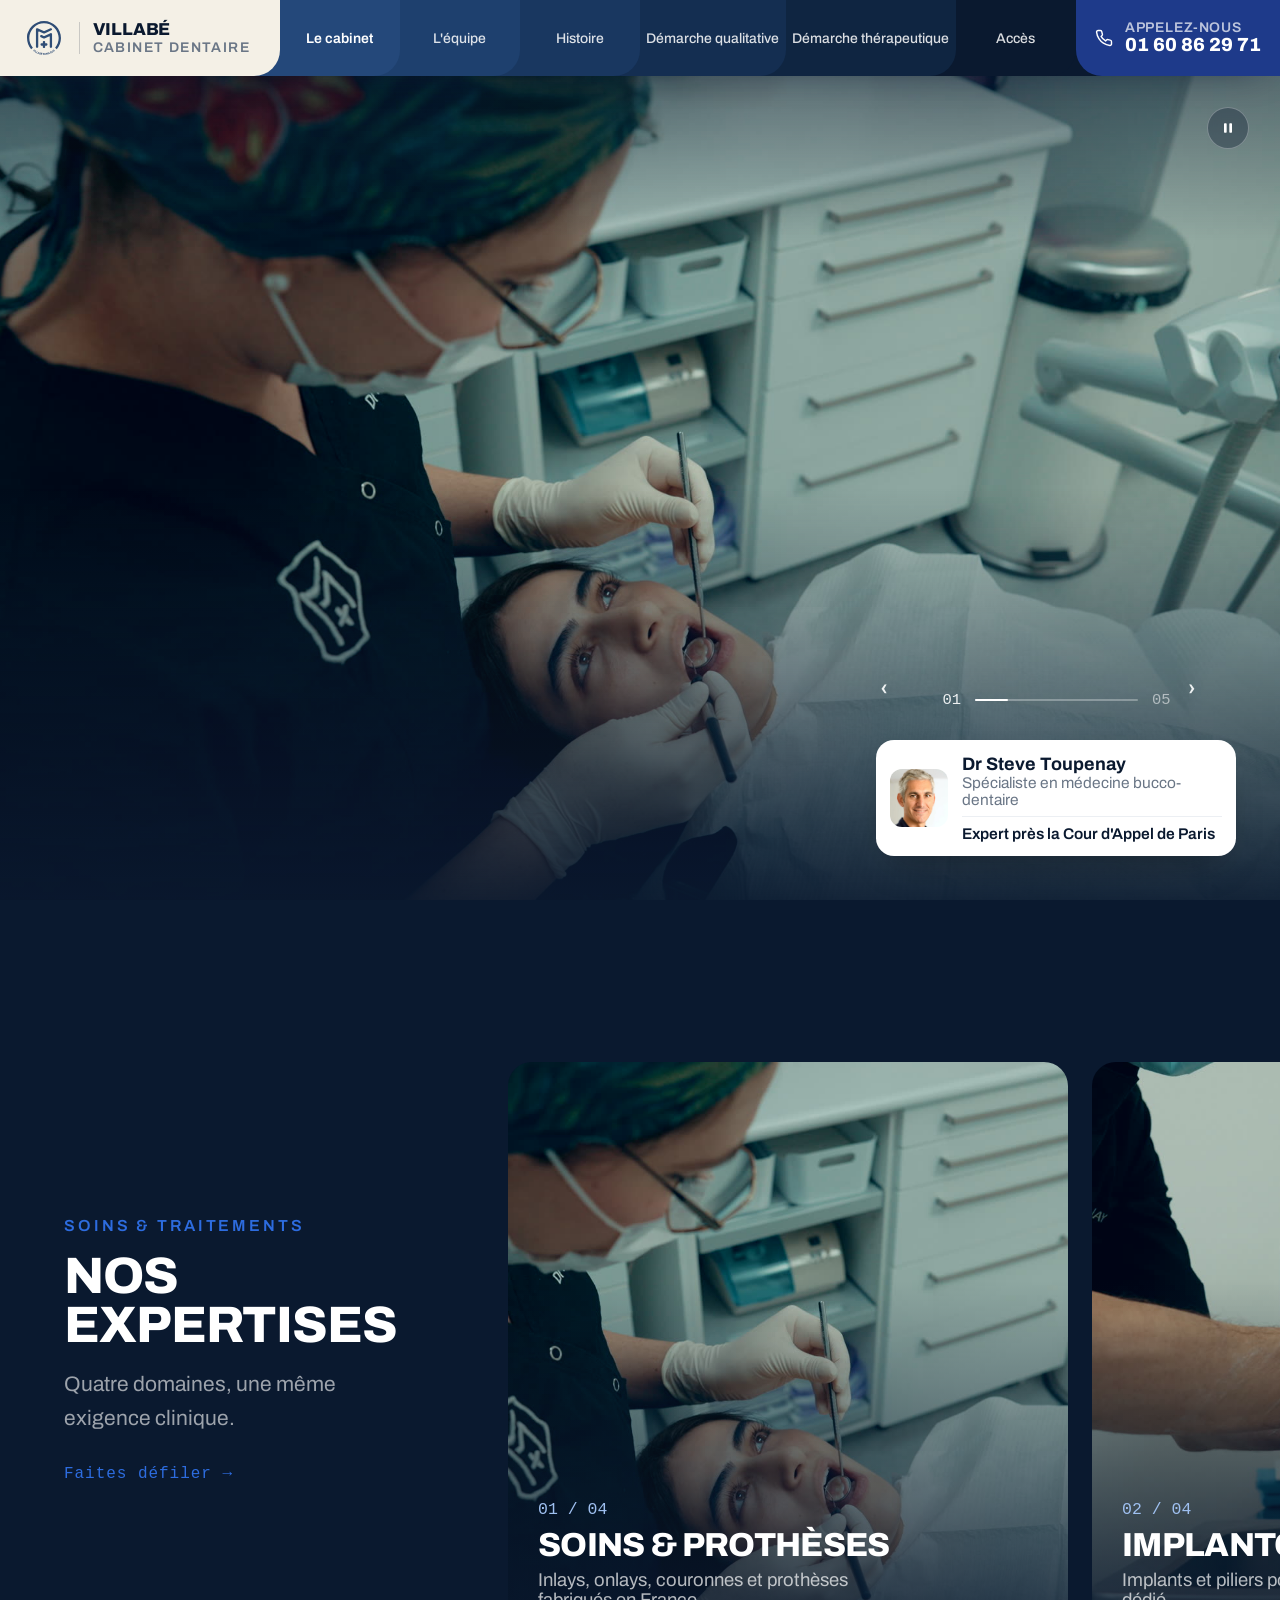
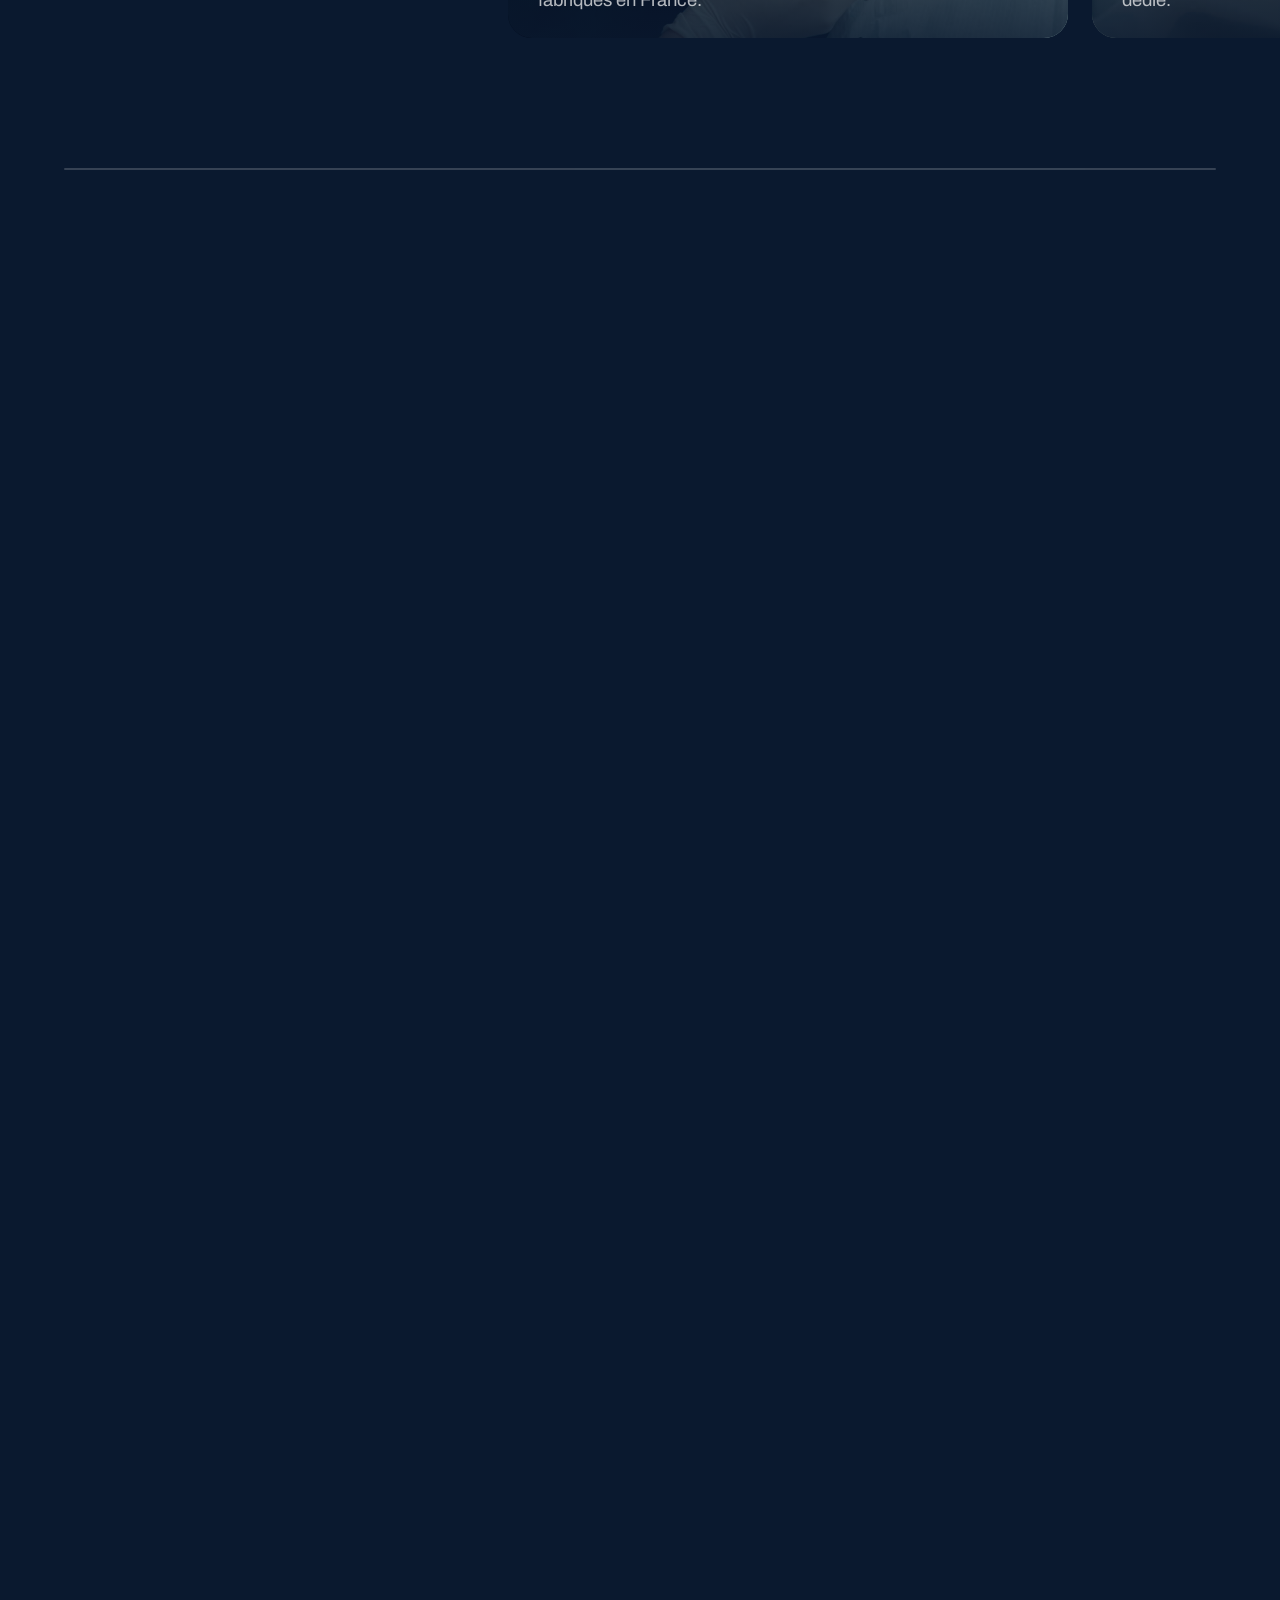
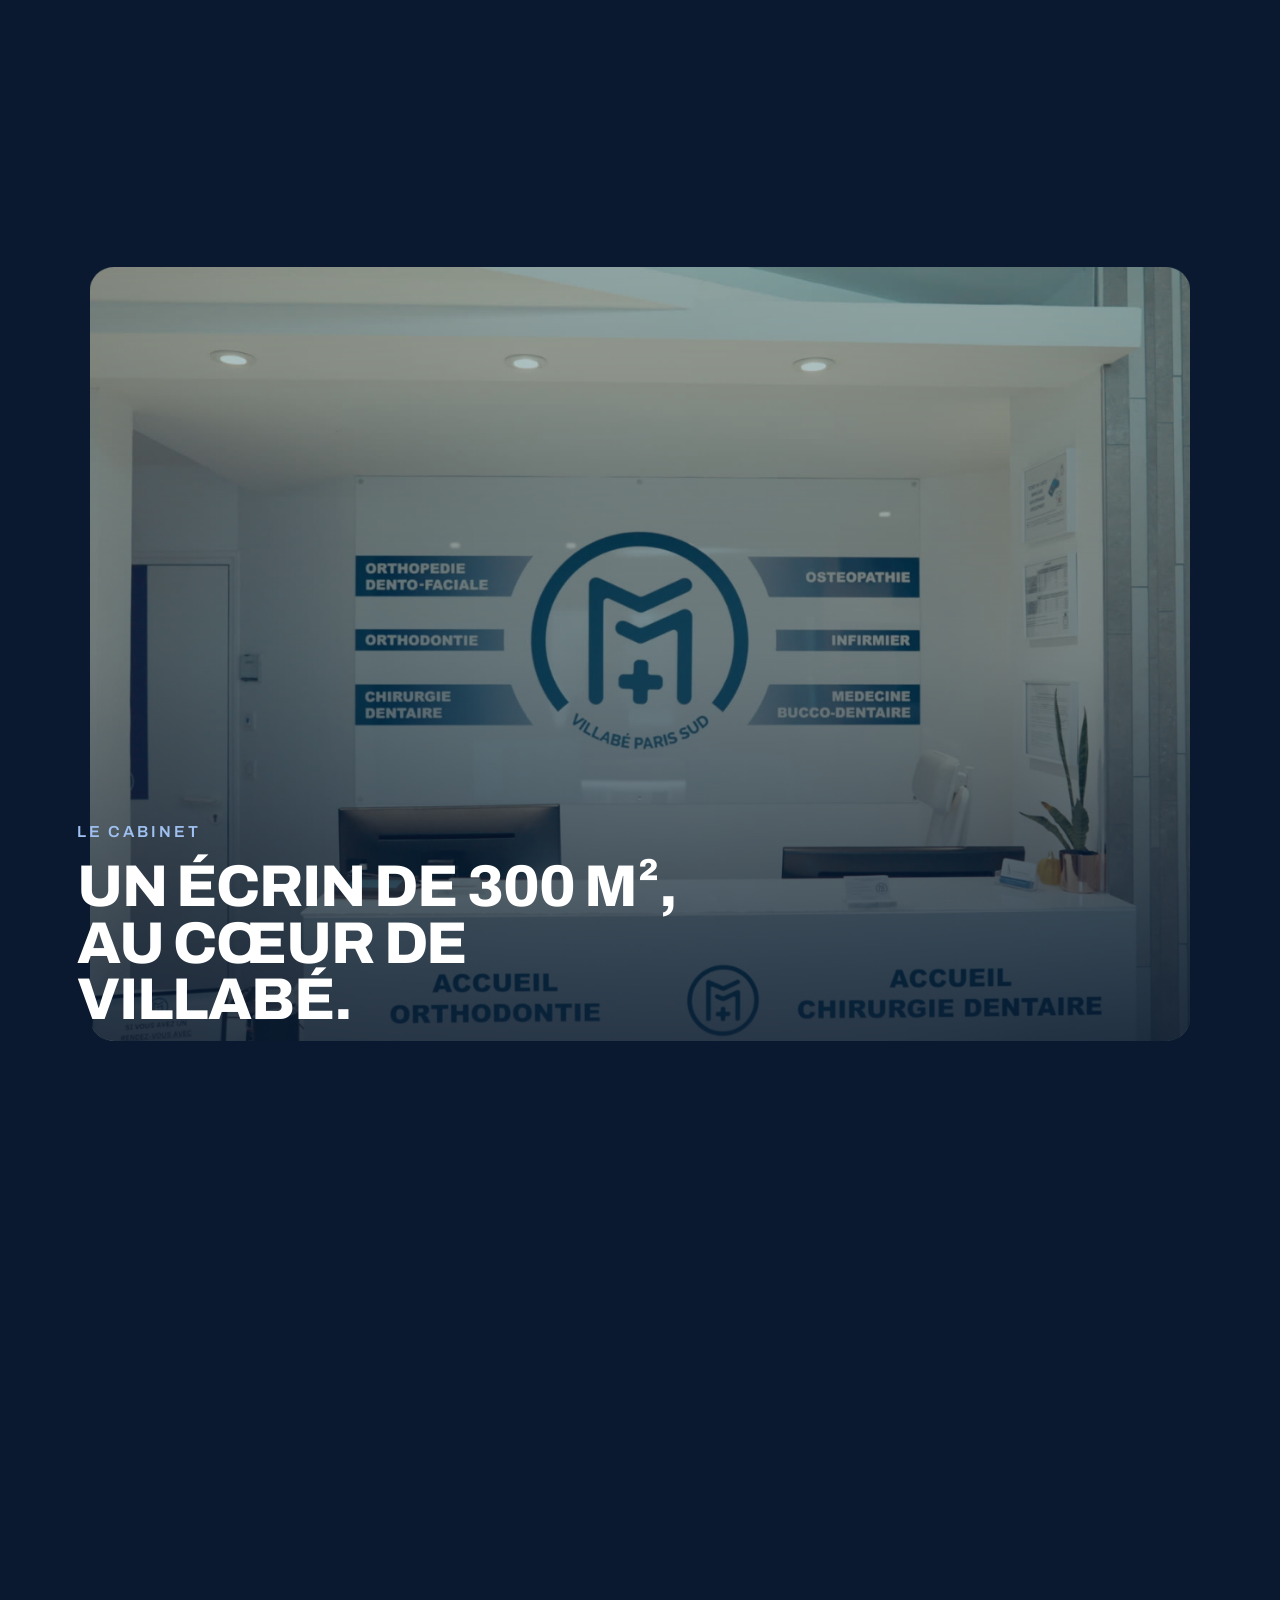
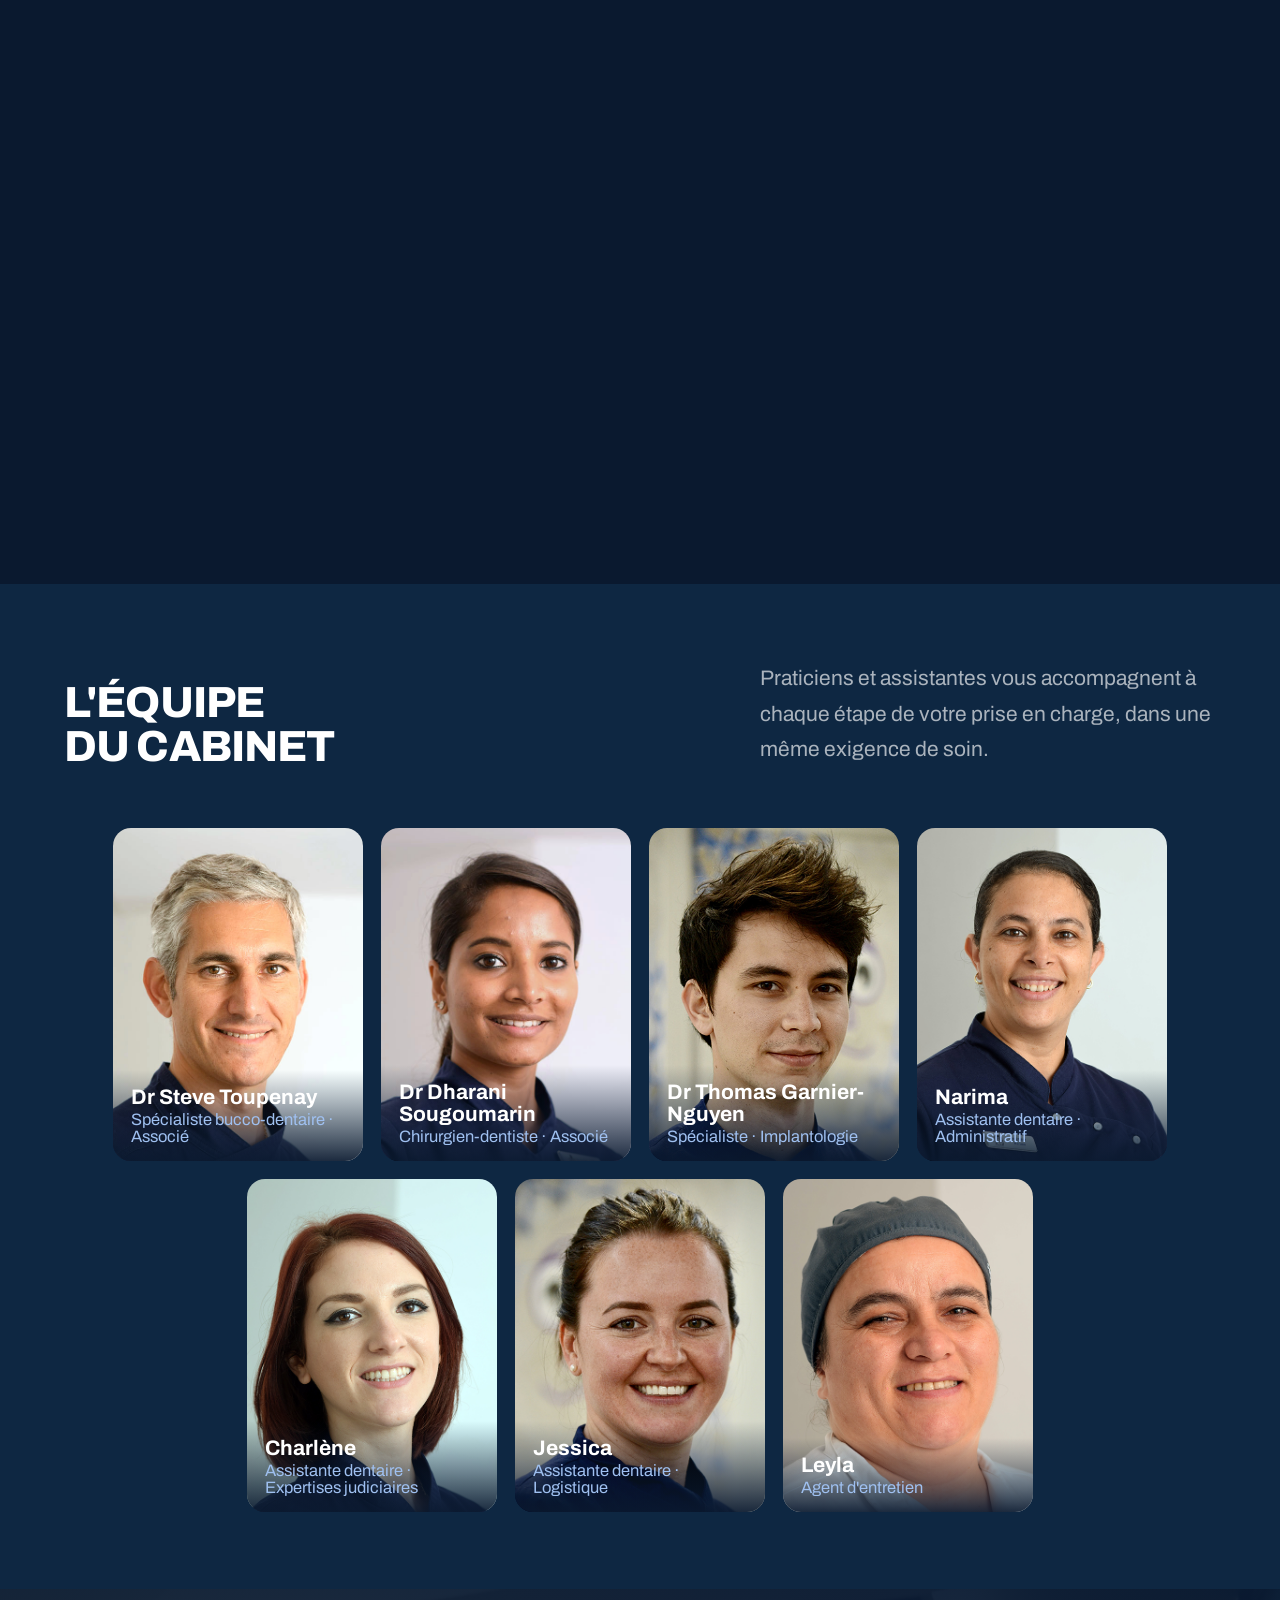
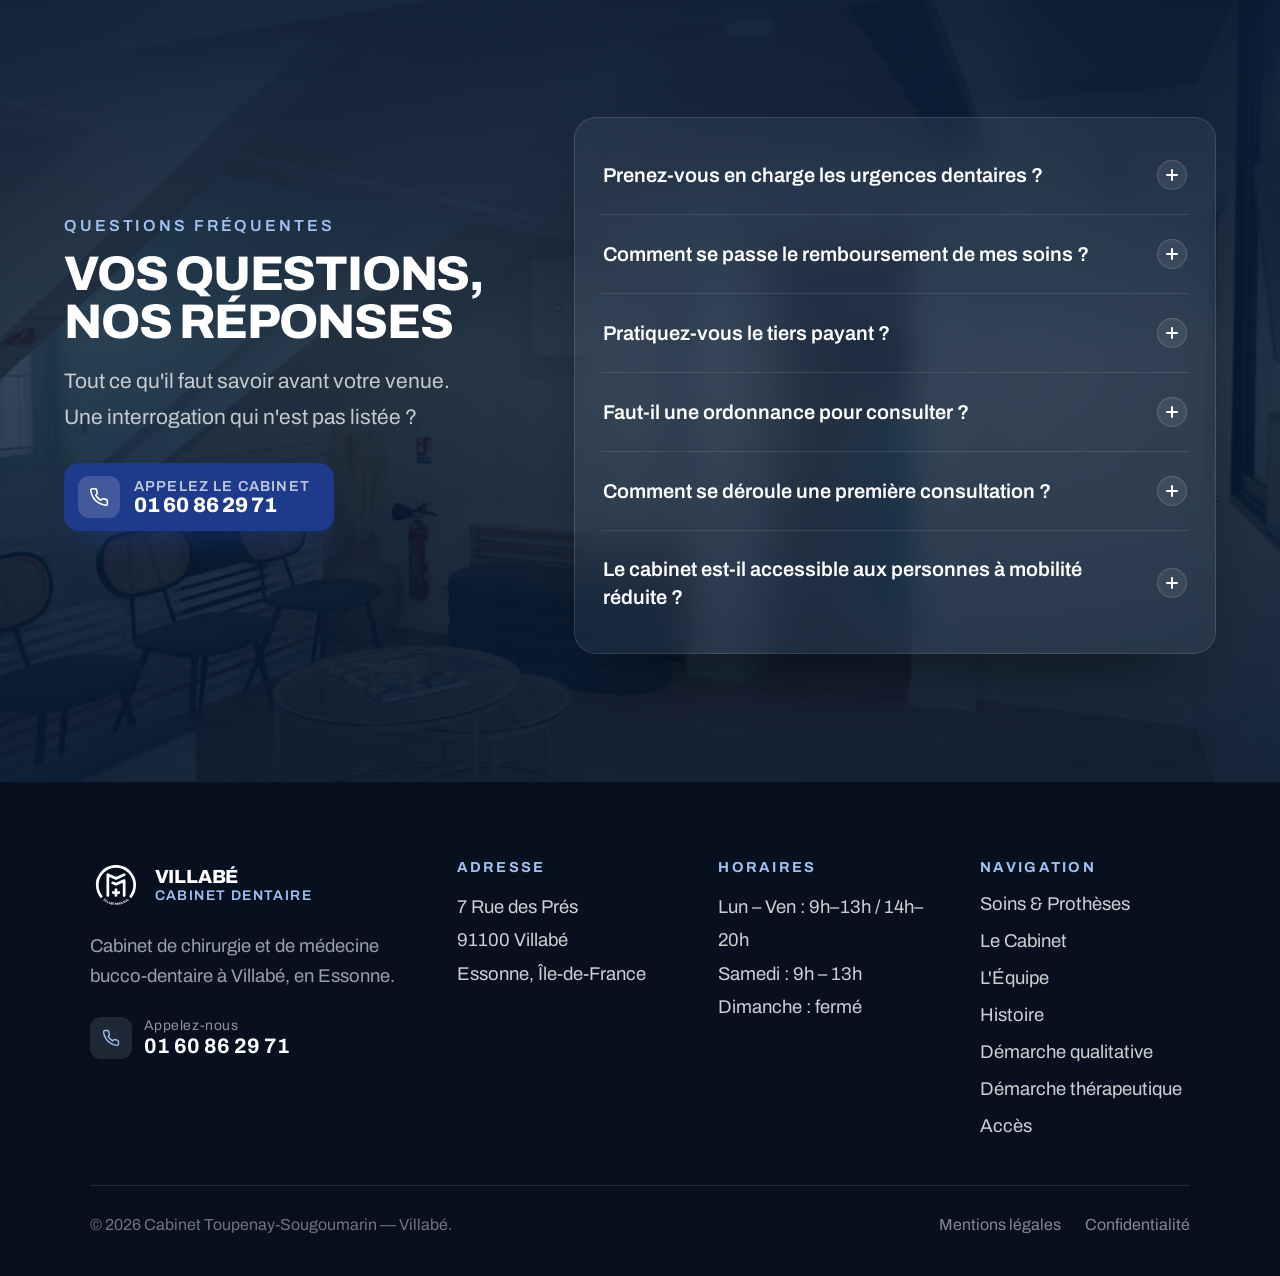
==== commit 0e8ffbad: "Médias du tournage du cabinet : hero vidéo, soins, pages intérieures - Hero : boucle vidéo du cabine" ====
--- a/index.html
+++ b/index.html
@@ -27,8 +27,59 @@
   @keyframes floatUp { from { opacity: 0; transform: translateY(22px); } to { opacity: 1; transform: translateY(0); } }
   .display { font-weight: 800; text-transform: uppercase; letter-spacing: -0.02em; line-height: 0.98; }
   .eyebrow { display: inline-block; font-size: 16px; font-weight: 600; letter-spacing: .18em; text-transform: uppercase; color: var(--blue-l); }
-  /* Vimeo background video — true cover (no letterbox bars) */
-  .hero-video { position: absolute; top: 50%; left: 50%; transform: translate(-50%,-50%); width: 100vw; height: 56.25vw; min-height: 100vh; min-width: 177.78vh; border: 0; pointer-events: none; }
+  /* =====================================================================
+     HERO — vidéo plein écran du cabinet (tournage Dropbox)
+     ===================================================================== */
+  .hero { position: relative; overflow: hidden; min-height: calc(100svh - 76px); display: flex; flex-direction: column; justify-content: flex-end; padding: clamp(22px,3.4vw,56px); isolation: isolate; }
+  .hero__media { position: absolute; inset: 0; z-index: -2; background: #0A192F; }
+  .hero__video { position: absolute; inset: 0; width: 100%; height: 100%; object-fit: cover; transform: scale(1.04); animation: heroZoom 18s ease-out forwards; }
+  @keyframes heroZoom { to { transform: scale(1); } }
+  .hero__veil { position: absolute; inset: 0; z-index: -1; pointer-events: none; background: linear-gradient(180deg, rgba(10,25,47,0.42) 0%, rgba(10,25,47,0) 20%, rgba(10,25,47,0) 50%, rgba(10,25,47,0.92) 100%); }
+  .sr-only { position: absolute; width: 1px; height: 1px; padding: 0; margin: -1px; overflow: hidden; clip: rect(0,0,0,0); white-space: nowrap; border: 0; }
+  .hero__content { max-width: 920px; margin-bottom: clamp(28px,4vw,56px); }
+  .hero__eyebrow { display: inline-flex; align-items: center; gap: 10px; font-size: 15px; font-weight: 600; letter-spacing: .18em; text-transform: uppercase; color: var(--blue-l); opacity: 0; animation: floatUp .9s .15s cubic-bezier(.2,.7,.2,1) forwards; }
+  .hero__eyebrow::before { content: ""; width: 34px; height: 2px; background: var(--blue-l); border-radius: 2px; }
+  .hero__title { margin-top: 18px; font-weight: 800; text-transform: uppercase; letter-spacing: -.025em; line-height: .96; color: #fff; font-size: clamp(36px,4.7vw,74px); }
+  .hero__title .ln { display: block; overflow: hidden; padding-bottom: .04em; }
+  .hero__title .ln > span { display: inline-block; transform: translateY(110%); animation: heroLine 1.05s cubic-bezier(.2,.7,.2,1) forwards; }
+  .hero__title .ln:nth-child(2) > span { animation-delay: .12s; }
+  .hero__title em { font-style: normal; color: var(--blue-l); }
+  @keyframes heroLine { to { transform: translateY(0); } }
+  .hero__lead { margin-top: 22px; max-width: 46ch; font-size: clamp(18px,1.5vw,21px); line-height: 1.6; color: rgba(255,255,255,.82); opacity: 0; animation: floatUp .9s .45s cubic-bezier(.2,.7,.2,1) forwards; }
+  .hero__ctas { margin-top: 30px; display: flex; flex-wrap: wrap; gap: 12px; opacity: 0; animation: floatUp .9s .6s cubic-bezier(.2,.7,.2,1) forwards; }
+  .hero__btn { display: inline-flex; align-items: center; gap: 10px; height: 56px; padding: 0 26px; border-radius: 999px; font-weight: 700; font-size: 17px; text-decoration: none; transition: background .25s ease, transform .25s ease, border-color .25s ease; }
+  .hero__btn--primary { background: var(--blue2); color: #fff; box-shadow: 0 18px 36px -16px rgba(45,108,223,.75); }
+  .hero__btn--primary:hover { background: #274aa8; transform: translateY(-2px); }
+  .hero__btn--ghost { color: #fff; border: 1px solid rgba(255,255,255,.38); background: rgba(10,25,47,.25); backdrop-filter: blur(6px); -webkit-backdrop-filter: blur(6px); }
+  .hero__btn--ghost:hover { border-color: #fff; background: rgba(10,25,47,.45); transform: translateY(-2px); }
+  .hero__facts { margin-top: 34px; display: flex; flex-wrap: wrap; gap: clamp(18px,3vw,44px); list-style: none; opacity: 0; animation: floatUp .9s .75s cubic-bezier(.2,.7,.2,1) forwards; }
+  .hero__facts li { display: flex; flex-direction: column; gap: 4px; padding-left: 14px; border-left: 2px solid rgba(159,192,240,.45); }
+  .hero__facts b { font-size: clamp(22px,2vw,28px); font-weight: 800; color: #fff; letter-spacing: -.01em; }
+  .hero__facts span { font-size: 15px; color: rgba(255,255,255,.66); }
+  .hero__pause { position: absolute; top: clamp(18px,2.4vw,32px); right: clamp(18px,2.4vw,32px); z-index: 4; width: 42px; height: 42px; border-radius: 50%; border: 1px solid rgba(255,255,255,.3); background: rgba(10,25,47,.35); color: #fff; display: grid; place-items: center; cursor: pointer; backdrop-filter: blur(6px); -webkit-backdrop-filter: blur(6px); transition: background .2s ease; }
+  .hero__pause:hover { background: rgba(10,25,47,.65); }
+  .hero__pause:focus-visible, .hero__btn:focus-visible { outline: 3px solid var(--blue-l); outline-offset: 3px; }
+  @media (max-width: 860px) {
+    .hero__veil { background: linear-gradient(180deg, rgba(10,25,47,.5) 0%, rgba(10,25,47,.15) 30%, rgba(10,25,47,.55) 60%, rgba(10,25,47,.95) 100%); }
+    .hero__btn { flex: 1 1 auto; justify-content: center; }
+    .hero__facts li { flex: 1 1 40%; }
+  }
+  @media (max-width: 560px) {
+    .hero__eyebrow { font-size: 13px; letter-spacing: .12em; padding-right: 52px; }
+    .hero__eyebrow::before { width: 22px; }
+    .hero__lead { margin-top: 16px; font-size: 17px; }
+    .hero__ctas { margin-top: 22px; }
+    .hero__btn { height: 52px; font-size: 16px; }
+    .hero__facts { margin-top: 24px; gap: 14px; }
+    .hero__facts li:nth-child(3) { display: none; }
+    .hero__facts b { font-size: 20px; }
+    .hero__content { margin-bottom: 20px; }
+  }
+  @media (prefers-reduced-motion: reduce) {
+    .hero__video { animation: none; transform: none; }
+    .hero__title .ln > span { animation: none; transform: none; }
+    .hero__eyebrow, .hero__lead, .hero__ctas, .hero__facts { animation: none; opacity: 1; }
+  }
 
   /* ---------- header hover states ---------- */
   .navcenter a { white-space: nowrap; }
@@ -331,13 +382,22 @@
   </nav>
 
 
-  <!-- ============ HERO (inchangé) ============ -->
-  <section class="hero" style="position:relative; overflow:hidden; min-height:calc(100vh - 76px); display:flex; flex-direction:column; justify-content:flex-end; padding:clamp(22px,3vw,52px); margin:0;">
-    <div style="position:absolute; inset:0; z-index:0; overflow:hidden; background:#0A192F;">
-      <iframe class="hero-video" title="Cabinet dentaire de Villabé" src="https://player.vimeo.com/video/1108208960?dnt=1&app_id=122963&autoplay=1&muted=1&loop=1&background=1" frameborder="0" allow="autoplay; fullscreen; picture-in-picture" referrerpolicy="strict-origin-when-cross-origin"></iframe>
-    </div>
-    <div style="position:absolute; inset:0; background:linear-gradient(180deg, rgba(10,25,47,0.42) 0%, rgba(10,25,47,0) 20%, rgba(10,25,47,0) 50%, rgba(10,25,47,0.92) 100%); z-index:1;"></div>
-    <div class="herobottom" style="position:relative; z-index:3; display:flex; align-items:flex-end; justify-content:space-between; gap:24px; margin-top:auto;">
+  <!-- ============ HERO — vidéo du cabinet ============ -->
+  <section class="hero" aria-label="Présentation du cabinet">
+    <div class="hero__media" aria-hidden="true">
+      <video class="hero__video" autoplay muted loop playsinline preload="auto" poster="videos/hero.jpg" disablepictureinpicture>
+        <source src="videos/hero-mobile.mp4" type="video/mp4" media="(max-width: 760px) and (orientation: portrait)">
+        <source src="videos/hero.mp4" type="video/mp4">
+      </video>
+    </div>
+    <div class="hero__veil" aria-hidden="true"></div>
+    <button class="hero__pause" type="button" data-hero-pause aria-label="Mettre la vidéo en pause" aria-pressed="false">
+      <svg data-ico="pause" width="16" height="16" viewBox="0 0 24 24" fill="currentColor" aria-hidden="true"><rect x="6" y="5" width="4" height="14" rx="1"/><rect x="14" y="5" width="4" height="14" rx="1"/></svg>
+      <svg data-ico="play" width="16" height="16" viewBox="0 0 24 24" fill="currentColor" aria-hidden="true" style="display:none"><path d="M8 5.5v13a1 1 0 0 0 1.5.86l10.4-6.5a1 1 0 0 0 0-1.72L9.5 4.64A1 1 0 0 0 8 5.5z"/></svg>
+    </button>
+
+    <div class="herobottom" style="position:relative; z-index:3; display:flex; align-items:flex-end; justify-content:space-between; gap:clamp(24px,4vw,56px);">
+      <h1 class="sr-only">Cabinet dentaire de Villabé — chirurgie et médecine bucco-dentaire</h1>
       <div style="display:flex; flex-wrap:wrap; gap:9px; max-width:440px;"></div>
       <div style="flex:none; width:min(360px,100%);">
         <div id="heroCarousel" style="display:flex; align-items:center; gap:14px; margin-bottom:14px; color:rgba(255,255,255,0.9);">
@@ -356,7 +416,6 @@
             <div data-hero="tag" style="font-size:15.5px; color:#0A192F; font-weight:600;">Expert près la Cour d'Appel de Paris</div>
           </div>
         </div>
-      </div>
     </div>
   </section>
 
@@ -373,25 +432,25 @@
         </article>
 
         <article class="hcard">
-          <video class="hcard__img" data-bg src="videos/soin-soins.mp4" poster="https://images.unsplash.com/photo-1486825586573-7131f7991bdd?auto=format&fit=crop&w=1400&q=80" muted loop playsinline preload="none" aria-hidden="true"></video>
+          <video class="hcard__img" data-bg src="videos/soin-soins-v2.mp4" poster="videos/soin-soins-v2.jpg" muted loop playsinline preload="none" aria-hidden="true"></video>
           <div class="hcard__veil"></div>
           <div class="hcard__cap"><div class="hcard__num">01 / 04</div><h3>Soins &amp; Prothèses</h3><p>Inlays, onlays, couronnes et prothèses fabriqués en France.</p></div>
         </article>
 
         <article class="hcard">
-          <video class="hcard__img" data-bg src="videos/soin-implanto.mp4" poster="https://images.unsplash.com/photo-1598256989800-fe5f95da9787?auto=format&fit=crop&w=1400&q=80" muted loop playsinline preload="none" aria-hidden="true"></video>
+          <video class="hcard__img" data-bg src="videos/soin-implanto-v2.mp4" poster="videos/soin-implanto-v2.jpg" muted loop playsinline preload="none" aria-hidden="true"></video>
           <div class="hcard__veil"></div>
           <div class="hcard__cap"><div class="hcard__num">02 / 04</div><h3>Implantologie</h3><p>Implants et piliers posés en bloc opératoire dédié.</p></div>
         </article>
 
         <article class="hcard">
-          <video class="hcard__img" data-bg src="videos/soin-chirurgie.mp4" poster="https://images.unsplash.com/photo-1612277795421-9bc7706a4a34?auto=format&fit=crop&w=1400&q=80" muted loop playsinline preload="none" aria-hidden="true"></video>
+          <video class="hcard__img" data-bg src="videos/soin-chirurgie-v2.mp4" poster="videos/soin-chirurgie-v2.jpg" muted loop playsinline preload="none" aria-hidden="true"></video>
           <div class="hcard__veil"></div>
           <div class="hcard__cap"><div class="hcard__num">03 / 04</div><h3>Chirurgie orale</h3><p>Extractions, dents de sagesse et greffes osseuses.</p></div>
         </article>
 
         <article class="hcard">
-          <video class="hcard__img" data-bg src="videos/soin-esthetique.mp4" poster="https://images.unsplash.com/photo-1606811841689-23dfddce3e95?auto=format&fit=crop&w=1400&q=80" muted loop playsinline preload="none" aria-hidden="true"></video>
+          <video class="hcard__img" data-bg src="videos/soin-esthetique-v2.mp4" poster="videos/soin-esthetique-v2.jpg" muted loop playsinline preload="none" aria-hidden="true"></video>
           <div class="hcard__veil"></div>
           <div class="hcard__cap"><div class="hcard__num">04 / 04</div><h3>Esthétique</h3><p>Harmoniser et sublimer la ligne du sourire.</p></div>
         </article>
@@ -405,7 +464,7 @@
   <section class="expand" id="cabinet" aria-label="Le cabinet">
     <div class="expand__sticky">
       <div class="expand__media">
-        <video data-bg src="videos/cabinet.mp4" poster="https://images.unsplash.com/photo-1629909613654-28e377c37b09?auto=format&fit=crop&w=1800&q=80" muted loop playsinline preload="metadata" aria-hidden="true"></video>
+        <video data-bg src="videos/cabinet-v2.mp4" poster="videos/cabinet-v2.jpg" muted loop playsinline preload="metadata" aria-hidden="true"></video>
         <div class="expand__veil"></div>
       </div>
       <div class="expand__overlay">
@@ -435,7 +494,7 @@
 
   <!-- ============ FAQ — questions fréquentes ============ -->
   <section class="faq" id="faq" aria-label="Questions fréquentes">
-    <video class="faq__video" data-bg src="https://videos.pexels.com/video-files/18203708/18203708-hd_1920_1080_60fps.mp4" muted loop playsinline preload="none" aria-hidden="true"></video>
+    <video class="faq__video" data-bg src="videos/faq-v2.mp4" poster="videos/faq-v2.jpg" muted loop playsinline preload="none" aria-hidden="true"></video>
     <div class="faq__veil" aria-hidden="true"></div>
 
     <div class="faq__inner">
@@ -737,6 +796,26 @@
     if (location.hash === '#demo') setTimeout(start, 1000);
   }
 
+  /* ---------- Hero : vidéo (pause, économie de données, mouvement réduit) ---------- */
+  (function initHeroVideo() {
+    var v = D.querySelector('.hero__video'), b = D.querySelector('[data-hero-pause]');
+    if (!v || !b) return;
+    var icoP = b.querySelector('[data-ico="pause"]'), icoR = b.querySelector('[data-ico="play"]');
+    function ui(paused) {
+      icoP.style.display = paused ? 'none' : ''; icoR.style.display = paused ? '' : 'none';
+      b.setAttribute('aria-pressed', paused ? 'true' : 'false');
+      b.setAttribute('aria-label', paused ? 'Lire la vidéo' : 'Mettre la vidéo en pause');
+    }
+    var saveData = navigator.connection && navigator.connection.saveData;
+    if (reduce || saveData) { v.removeAttribute('autoplay'); v.pause(); ui(true); }
+    b.addEventListener('click', function () { if (v.paused) { v.play().catch(function () {}); ui(false); } else { v.pause(); ui(true); } });
+    // pause hors écran pour économiser batterie et processeur
+    if ('IntersectionObserver' in window) new IntersectionObserver(function (e) {
+      if (b.getAttribute('aria-pressed') === 'true') return;
+      if (e[0].isIntersecting) v.play().catch(function () {}); else v.pause();
+    }, { threshold: 0.05 }).observe(v);
+  })();
+
   /* ---------- Hero carousel (praticiens & équipe) ---------- */
   function initHeroCarousel() {
     var root = D.getElementById('heroCarousel');
--- a/css/responsive.css
+++ b/css/responsive.css
@@ -115,11 +115,21 @@
   .logo-home__sep { display: none; }
 
   .navburger {
+    position: relative;
     display: flex; flex: none;
     align-items: center; justify-content: center;
     width: 56px; min-width: 56px; height: 100%;
-    background: #0A192F; border: 0; padding: 0;
+    /* meme bleu que .phone-cta : les deux forment un bloc continu a droite */
+    background: #1E3A8A; border: 0; padding: 0;
     cursor: pointer; -webkit-tap-highlight-color: transparent;
+    transition: background .2s ease;
+  }
+  .navburger:hover { background: #274aa8; }
+  /* separateur avec le CTA telephone, sur toute la hauteur du header */
+  .navburger::before {
+    content: ""; position: absolute; left: 0; top: 0; bottom: 0;
+    width: 1px;
+    background: rgba(255,255,255,.28);
   }
   .navburger__box { position: relative; width: 24px; height: 16px; }
   .navburger__box span {
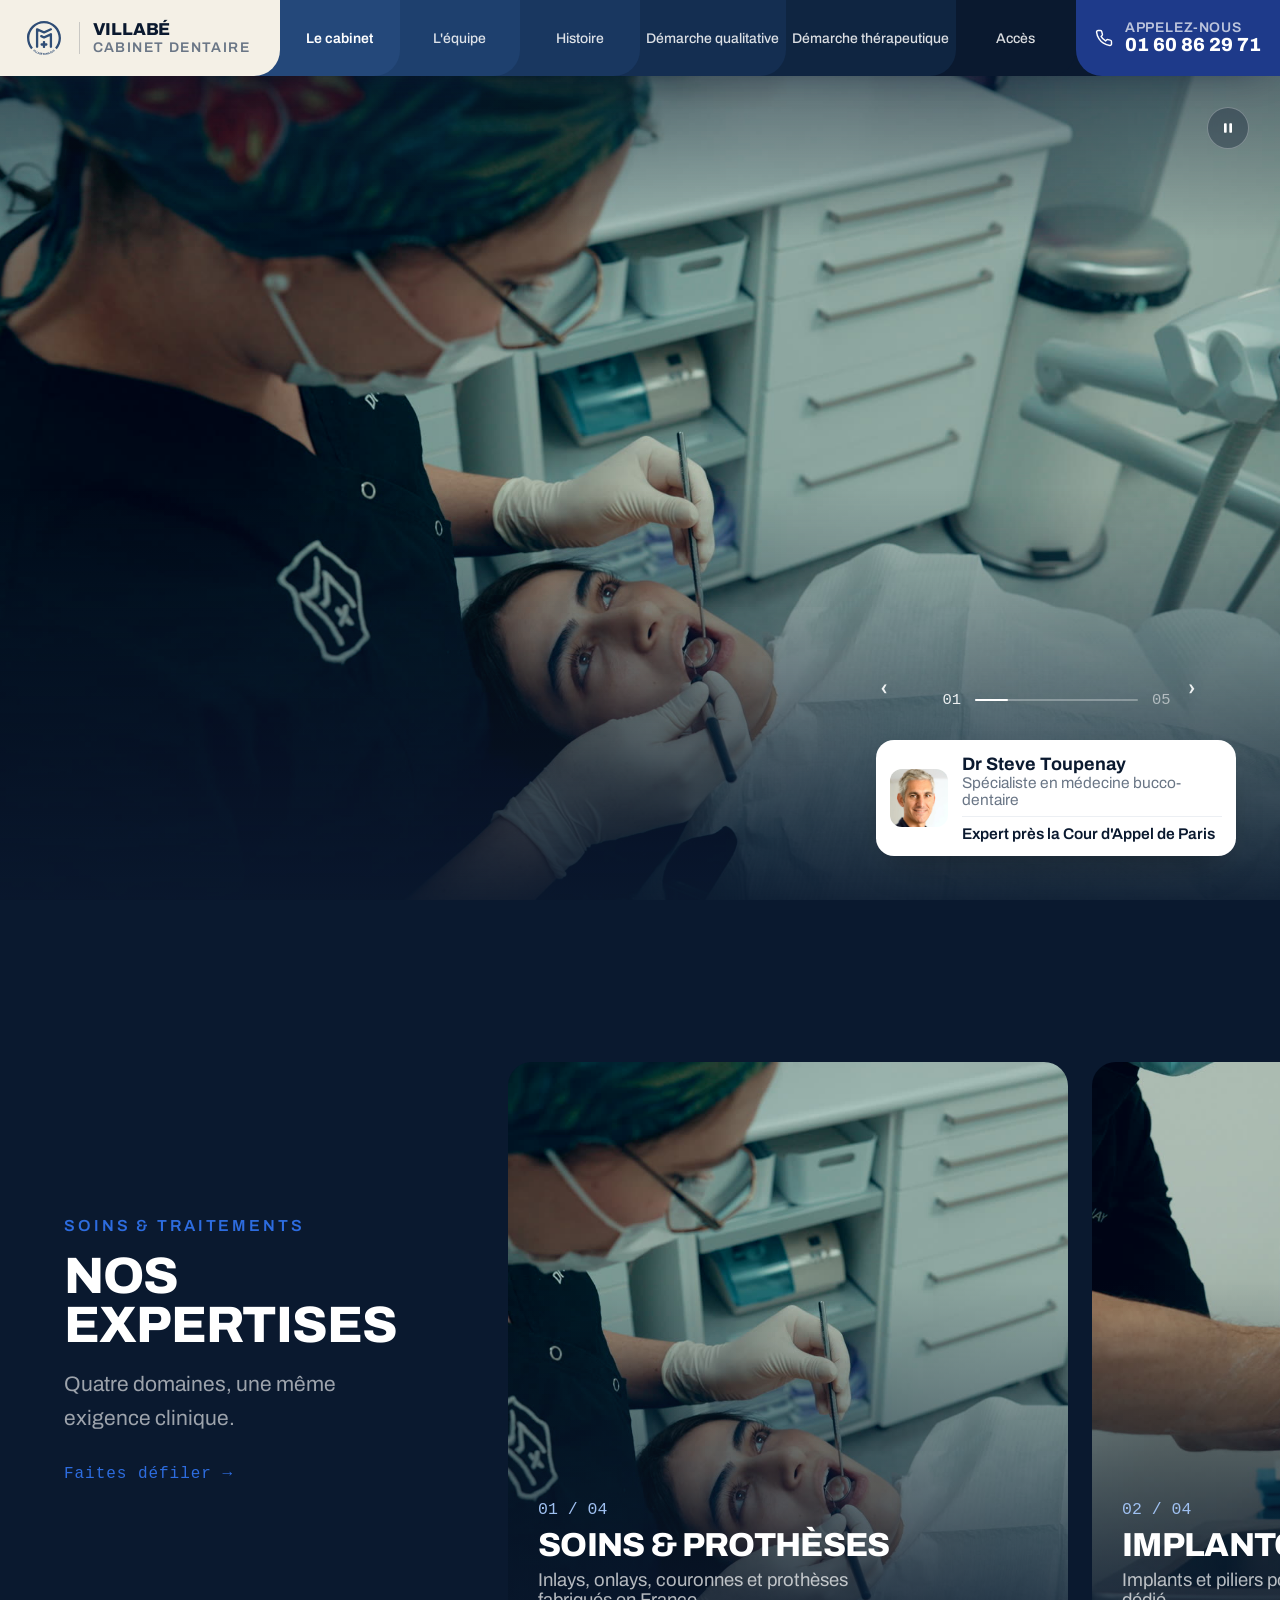
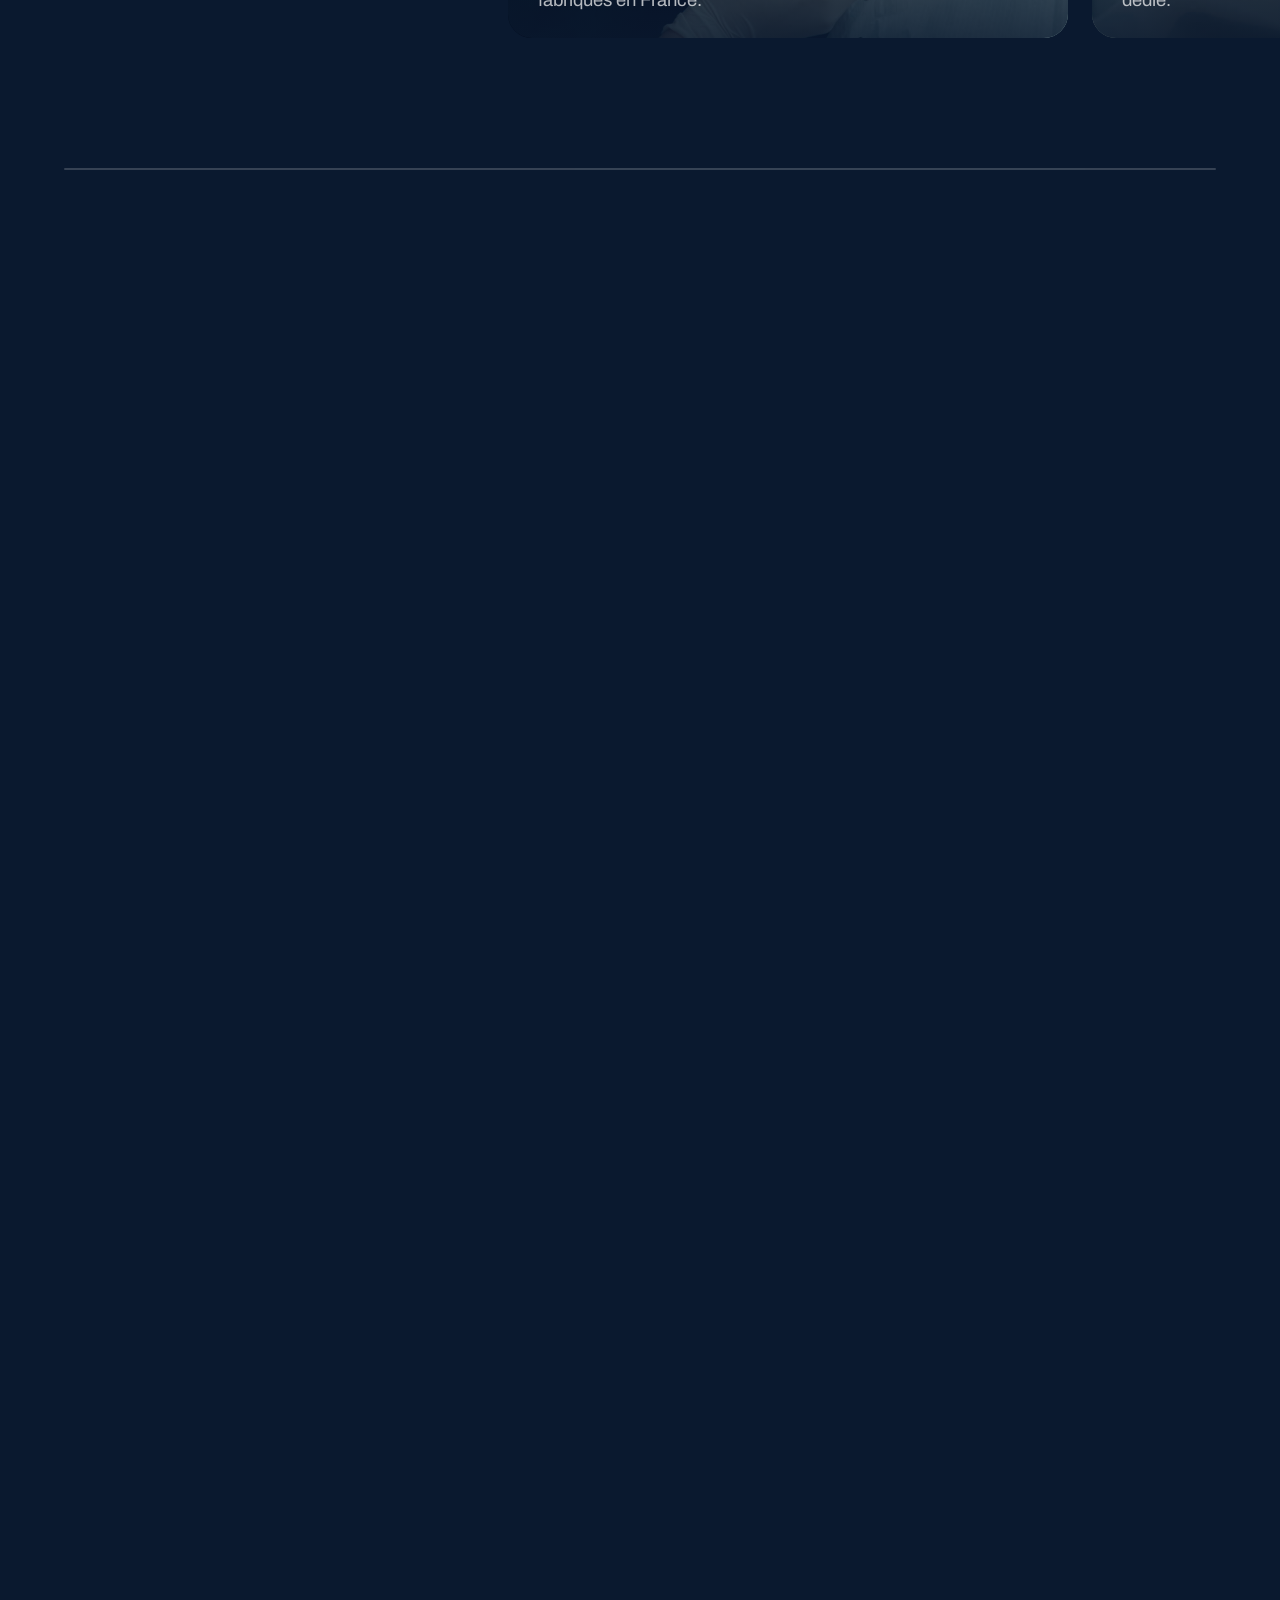
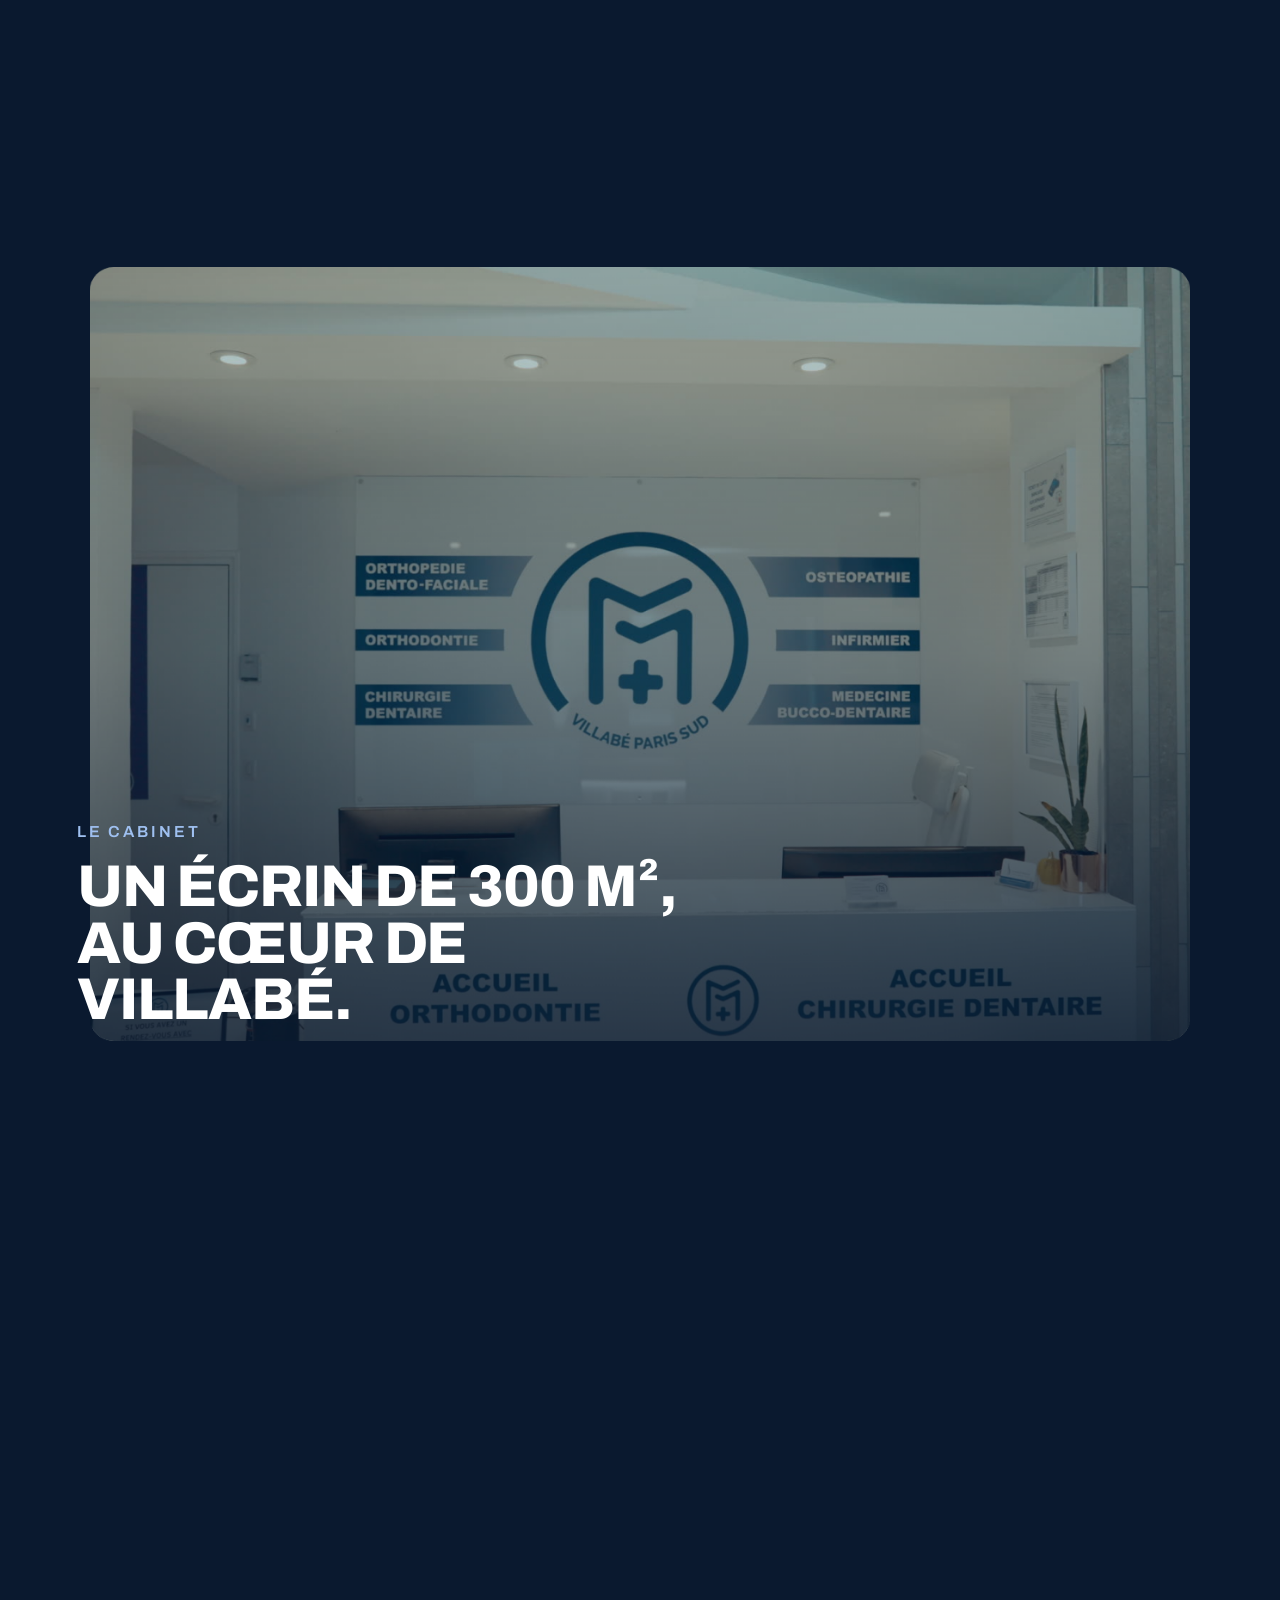
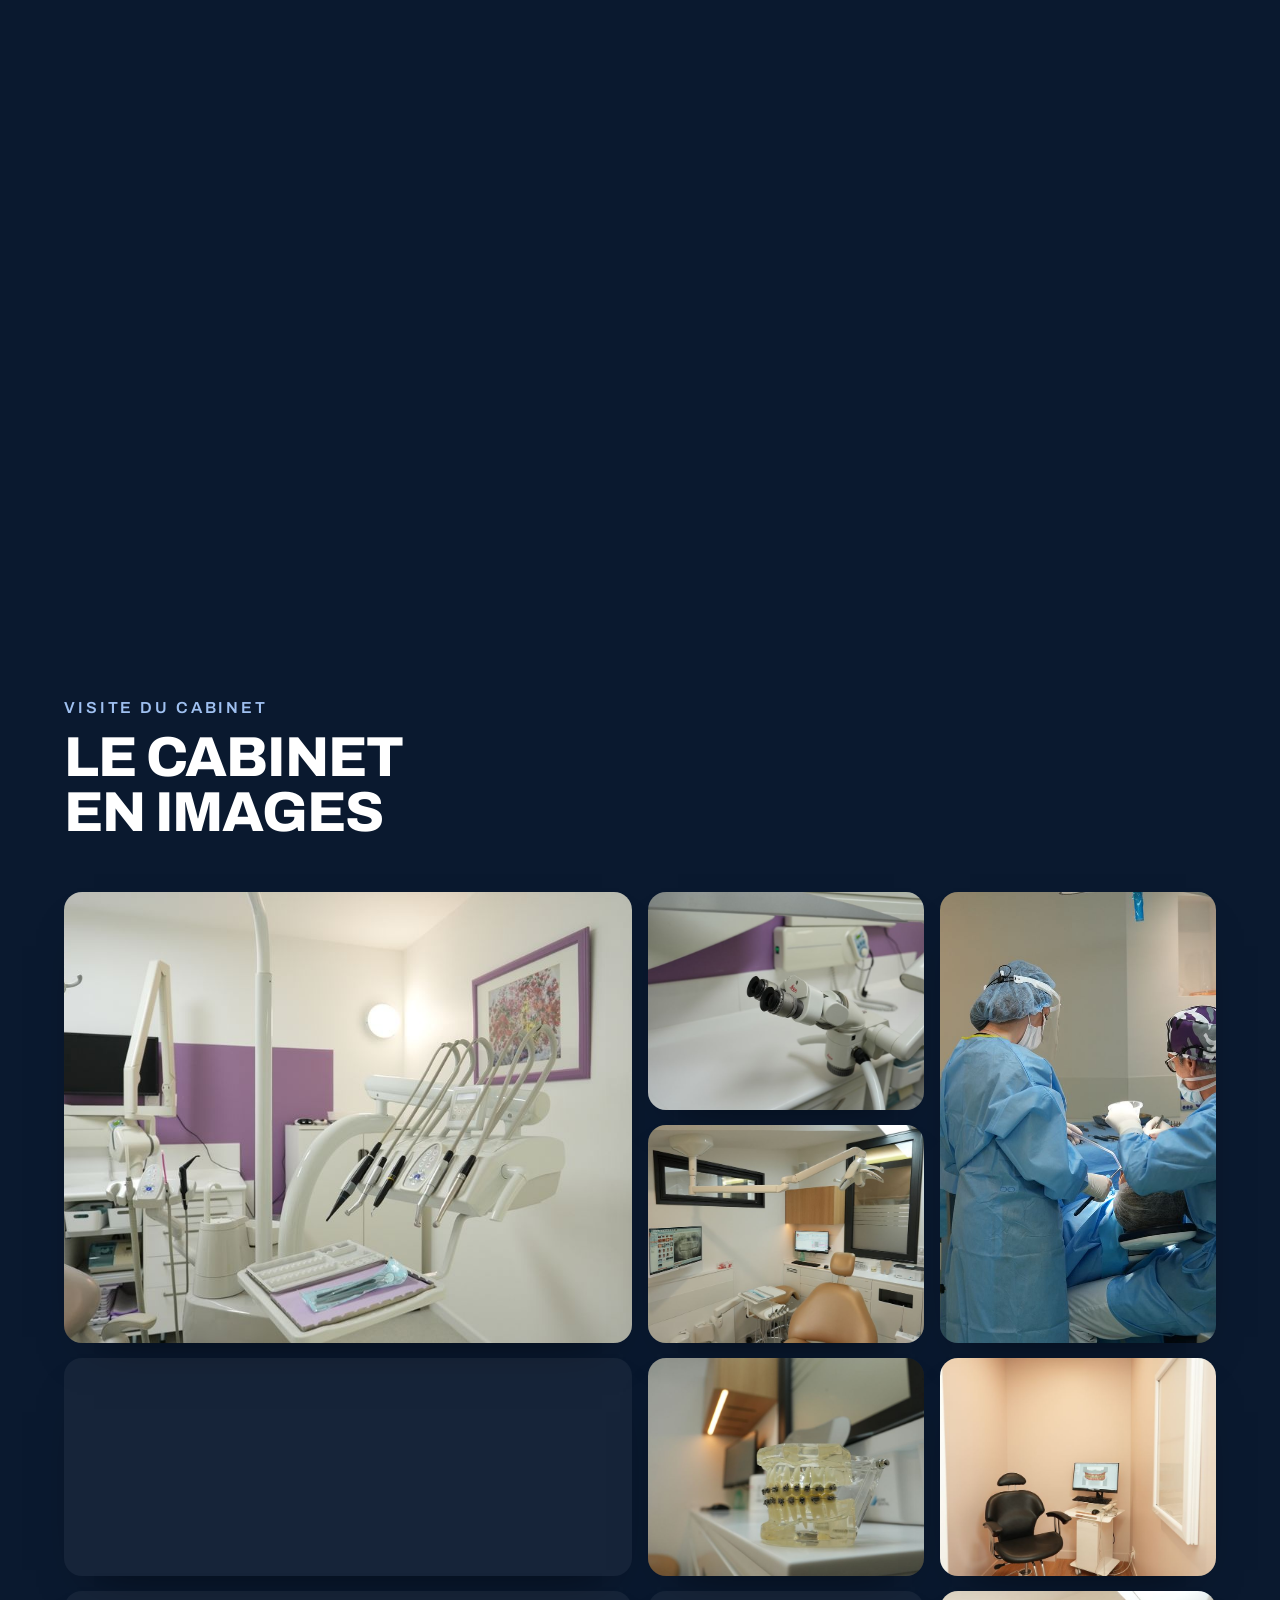
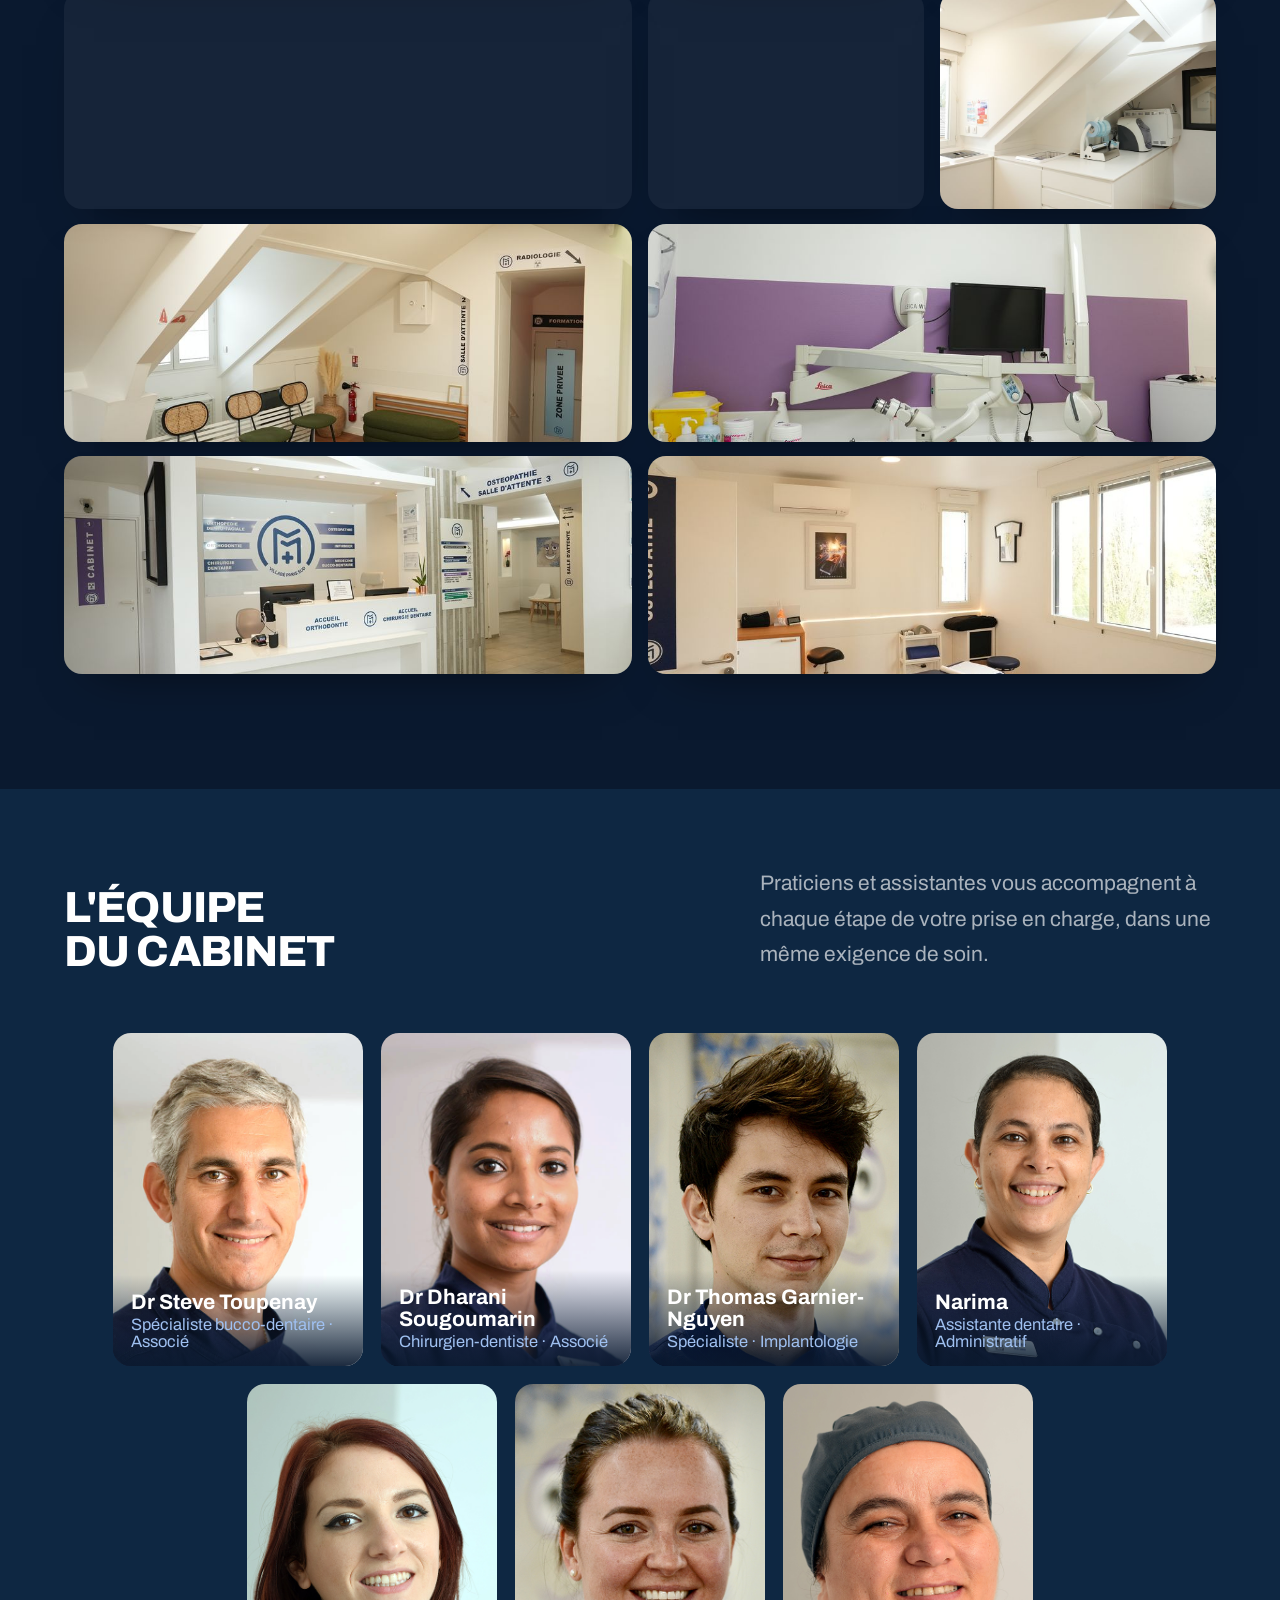
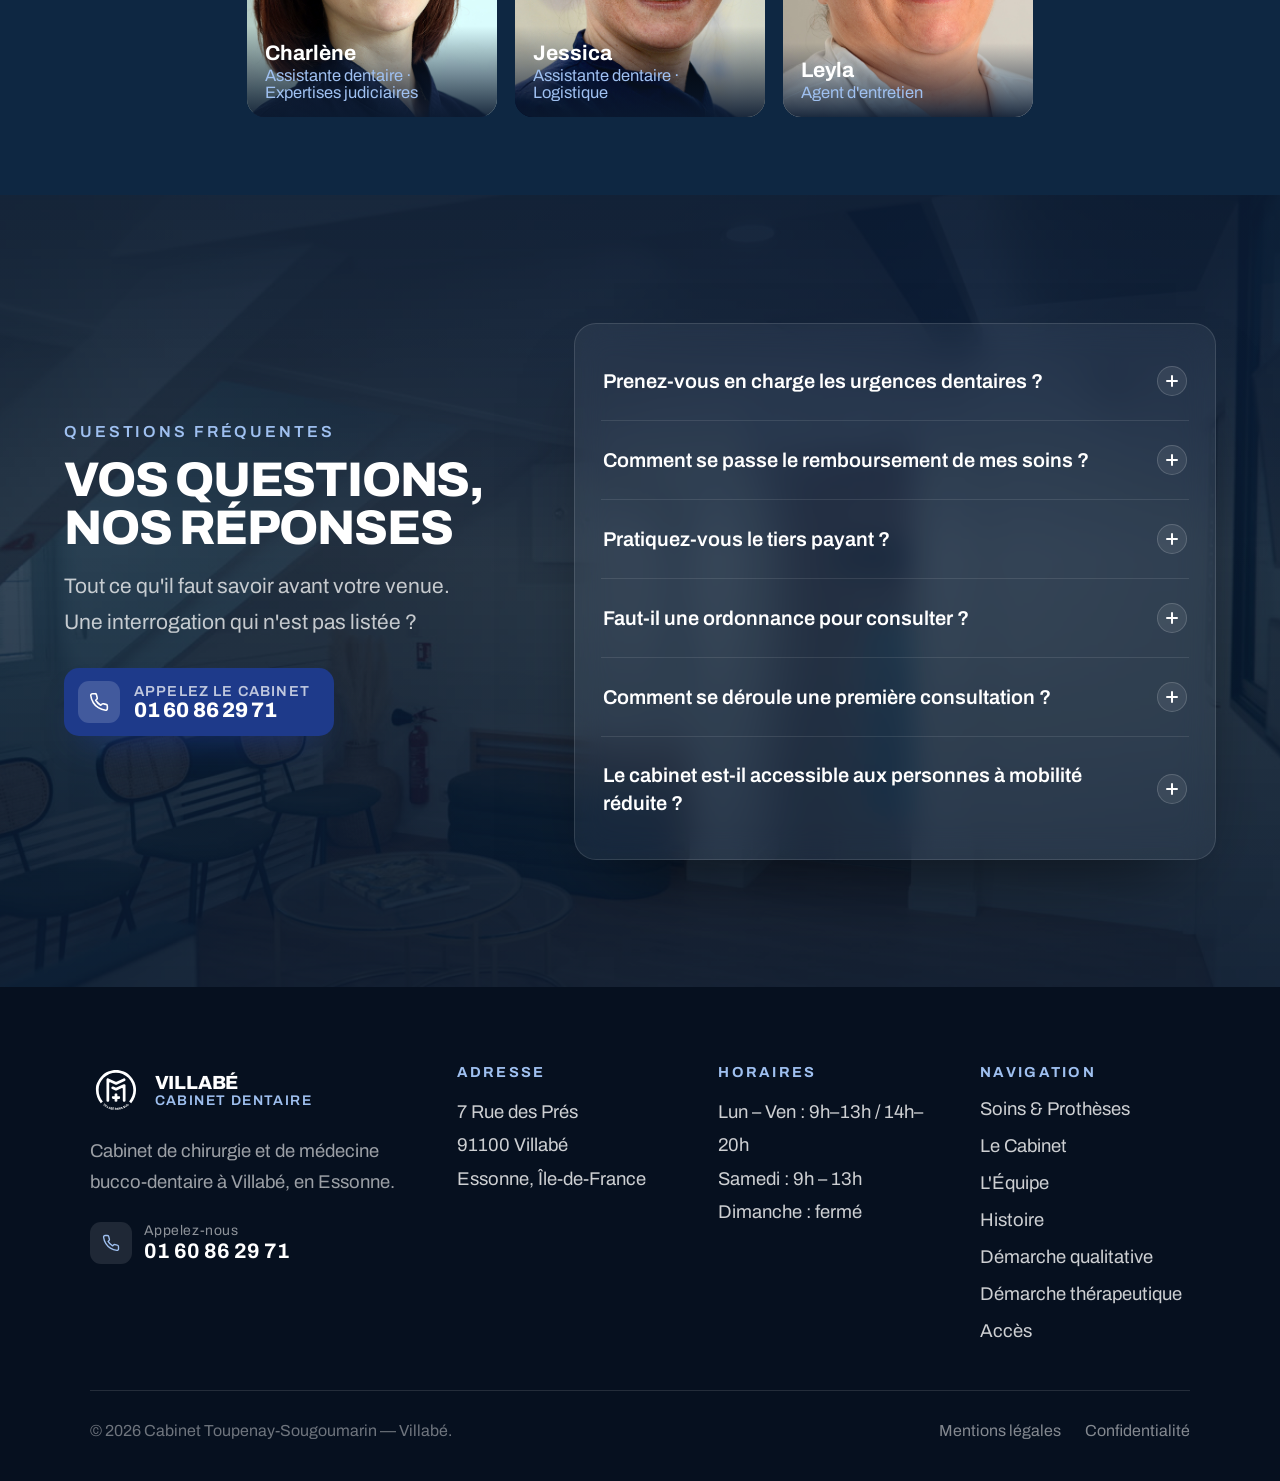
==== commit 7d710af5: "Galeries photos du cabinet : accueil, accès et équipe - Accueil : section « Le cabinet en images » (" ====
--- a/index.html
+++ b/index.html
@@ -313,6 +313,7 @@
   .footgrid { display: grid; grid-template-columns: 1.5fr 1fr 1fr 1fr; gap: clamp(28px,4vw,56px); padding-bottom: 46px; border-bottom: 1px solid rgba(255,255,255,0.12); }
 </style>
 <link rel="stylesheet" href="css/responsive.css">
+<link rel="stylesheet" href="css/galerie.css">
 </head>
 <body>
 
@@ -474,6 +475,32 @@
     </div>
   </section>
 
+
+  <!-- ============ GALERIE — Visite du cabinet ============ -->
+  <section class="gal" id="visite" aria-label="Visite du cabinet">
+    <div class="gal__head">
+      <div>
+        <span class="eyebrow" data-reveal="up">Visite du cabinet</span>
+        <h2 data-reveal="up">Le cabinet<br>en images</h2>
+      </div>
+    </div>
+    <div class="gal__grid" data-stagger="60">
+      <button type="button" class="gal__item gal__item--big" data-full="images/galerie/salle-de-soins-fauteuil-1800.jpg" data-reveal="scale"><img src="images/galerie/salle-de-soins-fauteuil-900.jpg" srcset="images/galerie/salle-de-soins-fauteuil-900.jpg 900w, images/galerie/salle-de-soins-fauteuil-1800.jpg 1800w" sizes="(max-width: 860px) 50vw, 33vw" width="4240" height="2832" alt="Salle de soins et son équipement" loading="lazy" decoding="async"><span class="gal__cap">Salle de soins et son équipement</span></button>
+      <button type="button" class="gal__item" data-full="images/galerie/microscope-operatoire-1800.jpg" data-reveal="scale"><img src="images/galerie/microscope-operatoire-900.jpg" srcset="images/galerie/microscope-operatoire-900.jpg 900w, images/galerie/microscope-operatoire-1800.jpg 1800w" sizes="(max-width: 860px) 50vw, 33vw" width="4240" height="2832" alt="Microscope opératoire Leica" loading="lazy" decoding="async"><span class="gal__cap">Microscope opératoire Leica</span></button>
+      <button type="button" class="gal__item gal__item--tall" data-full="images/galerie/bloc-operatoire-intervention-1800.jpg" data-reveal="scale"><img src="images/galerie/bloc-operatoire-intervention-900.jpg" srcset="images/galerie/bloc-operatoire-intervention-900.jpg 900w, images/galerie/bloc-operatoire-intervention-1800.jpg 1800w" sizes="(max-width: 860px) 50vw, 33vw" width="2832" height="4240" alt="Intervention au bloc opératoire" loading="lazy" decoding="async"><span class="gal__cap">Intervention au bloc opératoire</span></button>
+      <button type="button" class="gal__item" data-full="images/galerie/salle-orthodontie-1800.jpg" data-reveal="scale"><img src="images/galerie/salle-orthodontie-900.jpg" srcset="images/galerie/salle-orthodontie-900.jpg 900w, images/galerie/salle-orthodontie-1800.jpg 1800w" sizes="(max-width: 860px) 50vw, 33vw" width="4240" height="2832" alt="Salle d'orthodontie" loading="lazy" decoding="async"><span class="gal__cap">Salle d'orthodontie</span></button>
+      <button type="button" class="gal__item gal__item--wide" data-full="images/galerie/empreinte-optique-1800.jpg" data-reveal="scale"><img src="images/galerie/empreinte-optique-900.jpg" srcset="images/galerie/empreinte-optique-900.jpg 900w, images/galerie/empreinte-optique-1800.jpg 1800w" sizes="(max-width: 860px) 50vw, 33vw" width="4240" height="2832" alt="Empreinte optique sur une patiente" loading="lazy" decoding="async"><span class="gal__cap">Empreinte optique sur une patiente</span></button>
+      <button type="button" class="gal__item" data-full="images/galerie/modele-orthodontique-1800.jpg" data-reveal="scale"><img src="images/galerie/modele-orthodontique-900.jpg" srcset="images/galerie/modele-orthodontique-900.jpg 900w, images/galerie/modele-orthodontique-1800.jpg 1800w" sizes="(max-width: 860px) 50vw, 33vw" width="4240" height="2832" alt="Modèle orthodontique" loading="lazy" decoding="async"><span class="gal__cap">Modèle orthodontique</span></button>
+      <button type="button" class="gal__item" data-full="images/galerie/salle-empreinte-numerique-1800.jpg" data-reveal="scale"><img src="images/galerie/salle-empreinte-numerique-900.jpg" srcset="images/galerie/salle-empreinte-numerique-900.jpg 900w, images/galerie/salle-empreinte-numerique-1800.jpg 1800w" sizes="(max-width: 860px) 50vw, 33vw" width="4240" height="2832" alt="Salle d'empreinte numérique" loading="lazy" decoding="async"><span class="gal__cap">Salle d'empreinte numérique</span></button>
+      <button type="button" class="gal__item gal__item--wide" data-full="images/galerie/radio-panoramique-cs8100-1800.jpg" data-reveal="scale"><img src="images/galerie/radio-panoramique-cs8100-900.jpg" srcset="images/galerie/radio-panoramique-cs8100-900.jpg 900w, images/galerie/radio-panoramique-cs8100-1800.jpg 1800w" sizes="(max-width: 860px) 50vw, 33vw" width="4240" height="2832" alt="Radiographie panoramique Carestream CS 8100" loading="lazy" decoding="async"><span class="gal__cap">Radiographie panoramique Carestream CS 8100</span></button>
+      <button type="button" class="gal__item" data-full="images/galerie/instruments-rotatifs-1800.jpg" data-reveal="scale"><img src="images/galerie/instruments-rotatifs-900.jpg" srcset="images/galerie/instruments-rotatifs-900.jpg 900w, images/galerie/instruments-rotatifs-1800.jpg 1800w" sizes="(max-width: 860px) 50vw, 33vw" width="4240" height="2832" alt="Instruments de soin" loading="lazy" decoding="async"><span class="gal__cap">Instruments de soin</span></button>
+      <button type="button" class="gal__item" data-full="images/galerie/sterilisation-autoclave-1800.jpg" data-reveal="scale"><img src="images/galerie/sterilisation-autoclave-900.jpg" srcset="images/galerie/sterilisation-autoclave-900.jpg 900w, images/galerie/sterilisation-autoclave-1800.jpg 1800w" sizes="(max-width: 860px) 50vw, 33vw" width="4240" height="2832" alt="Salle de stérilisation" loading="lazy" decoding="async"><span class="gal__cap">Salle de stérilisation</span></button>
+      <button type="button" class="gal__item gal__item--wide" data-full="images/galerie/salle-attente-etage-1800.jpg" data-reveal="scale"><img src="images/galerie/salle-attente-etage-900.jpg" srcset="images/galerie/salle-attente-etage-900.jpg 900w, images/galerie/salle-attente-etage-1800.jpg 1800w" sizes="(max-width: 860px) 50vw, 33vw" width="4240" height="2832" alt="Salle d'attente de l'étage" loading="lazy" decoding="async"><span class="gal__cap">Salle d'attente de l'étage</span></button>
+      <button type="button" class="gal__item gal__item--wide" data-full="images/galerie/salle-de-soins-microscope-1800.jpg" data-reveal="scale"><img src="images/galerie/salle-de-soins-microscope-900.jpg" srcset="images/galerie/salle-de-soins-microscope-900.jpg 900w, images/galerie/salle-de-soins-microscope-1800.jpg 1800w" sizes="(max-width: 860px) 50vw, 33vw" width="4240" height="2832" alt="Salle de soins équipée d’un microscope" loading="lazy" decoding="async"><span class="gal__cap">Salle de soins équipée d’un microscope</span></button>
+      <button type="button" class="gal__item gal__item--wide" data-full="images/galerie/accueil-orthodontie-chirurgie-1800.jpg" data-reveal="scale"><img src="images/galerie/accueil-orthodontie-chirurgie-900.jpg" srcset="images/galerie/accueil-orthodontie-chirurgie-900.jpg 900w, images/galerie/accueil-orthodontie-chirurgie-1800.jpg 1800w" sizes="(max-width: 860px) 50vw, 33vw" width="4240" height="2832" alt="Accueil orthodontie et chirurgie dentaire" loading="lazy" decoding="async"><span class="gal__cap">Accueil orthodontie et chirurgie dentaire</span></button>
+      <button type="button" class="gal__item gal__item--wide" data-full="images/galerie/osteopathie-cabinet-1800.jpg" data-reveal="scale"><img src="images/galerie/osteopathie-cabinet-900.jpg" srcset="images/galerie/osteopathie-cabinet-900.jpg 900w, images/galerie/osteopathie-cabinet-1800.jpg 1800w" sizes="(max-width: 860px) 50vw, 33vw" width="4240" height="2832" alt="Cabinet d'ostéopathie" loading="lazy" decoding="async"><span class="gal__cap">Cabinet d'ostéopathie</span></button>
+    </div>
+  </section>
   <!-- ============ 4. L'ÉQUIPE (associés + équipe, niveau unique) ============ -->
   <section class="team" id="equipe" aria-label="L'équipe" tabindex="-1">
     <span id="praticien" style="position:absolute; margin-top:-90px;" aria-hidden="true"></span>
@@ -948,5 +975,6 @@
 })();
 </script>
 <script src="js/nav.js" defer></script>
+<script src="js/galerie.js" defer></script>
 </body>
 </html>
--- a/css/galerie.css
+++ b/css/galerie.css
@@ -0,0 +1,38 @@
+/* =====================================================================
+   GALERIE — photos du cabinet (shooting du 23/10/2026) + visionneuse
+   ===================================================================== */
+.gal { background: var(--navy, #0A192F); padding: clamp(64px, 9vw, 130px) clamp(20px, 5vw, 80px); }
+.gal__head { max-width: 1180px; margin: 0 auto clamp(30px, 4vw, 52px); display: flex; flex-wrap: wrap; align-items: flex-end; justify-content: space-between; gap: 18px 40px; }
+.gal__head h2 { margin-top: 14px; font-weight: 800; text-transform: uppercase; letter-spacing: -.02em; line-height: .98; color: #fff; font-size: clamp(32px, 4.4vw, 64px); }
+.gal__grid { max-width: 1180px; margin: 0 auto; display: grid; grid-template-columns: repeat(4, 1fr); grid-auto-rows: clamp(150px, 17vw, 230px); grid-auto-flow: dense; gap: clamp(10px, 1.2vw, 16px); }
+.gal__grid--4 { grid-template-columns: repeat(4, 1fr); grid-auto-rows: clamp(180px, 22vw, 300px); }
+.gal__grid--3 { grid-template-columns: repeat(3, 1fr); grid-auto-rows: clamp(170px, 21vw, 280px); }
+.gal__item { position: relative; overflow: hidden; border-radius: 18px; background: rgba(255,255,255,.05); cursor: zoom-in; border: 0; padding: 0; display: block; width: 100%; height: 100%; box-shadow: 0 24px 48px -30px rgba(0,0,0,.6); }
+.gal__item--wide { grid-column: span 2; }
+.gal__item--tall { grid-row: span 2; }
+.gal__item--big { grid-column: span 2; grid-row: span 2; }
+.gal__item img { width: 100%; height: 100%; object-fit: cover; display: block; transition: transform .8s cubic-bezier(.2,.7,.2,1); }
+.gal__item:hover img, .gal__item:focus-visible img { transform: scale(1.05); }
+.gal__item:focus-visible { outline: 3px solid var(--blue-l, #9FC0F0); outline-offset: 3px; }
+.gal__cap { position: absolute; left: 0; right: 0; bottom: 0; padding: 30px 16px 13px; font-size: 15px; font-weight: 600; color: #fff; text-align: left; background: linear-gradient(180deg, rgba(10,25,47,0), rgba(10,25,47,.82)); opacity: 0; transform: translateY(6px); transition: opacity .35s ease, transform .35s ease; pointer-events: none; }
+.gal__item:hover .gal__cap, .gal__item:focus-visible .gal__cap { opacity: 1; transform: none; }
+@media (hover: none) { .gal__cap { opacity: 1; transform: none; } }
+@media (max-width: 860px) {
+  .gal__grid, .gal__grid--4, .gal__grid--3 { grid-template-columns: repeat(2, 1fr); grid-auto-rows: 44vw; }
+  .gal__item--big { grid-column: span 2; grid-row: span 1; }
+}
+
+/* ----- visionneuse plein écran ----- */
+.lbx { position: fixed; inset: 0; z-index: 1000; display: none; align-items: center; justify-content: center; background: rgba(6,16,31,.94); backdrop-filter: blur(6px); -webkit-backdrop-filter: blur(6px); }
+.lbx.is-open { display: flex; }
+.lbx__fig { margin: 0; max-width: min(92vw, 1600px); max-height: 86vh; display: flex; flex-direction: column; align-items: center; gap: 14px; }
+.lbx__img { max-width: 100%; max-height: 78vh; border-radius: 14px; object-fit: contain; box-shadow: 0 40px 80px -40px rgba(0,0,0,.8); }
+.lbx__cap { color: rgba(255,255,255,.85); font-size: 17px; text-align: center; }
+.lbx__count { font-family: monospace; color: rgba(255,255,255,.5); margin-left: 10px; }
+.lbx__btn { position: absolute; width: 52px; height: 52px; border-radius: 50%; border: 1px solid rgba(255,255,255,.25); background: rgba(255,255,255,.08); color: #fff; font-size: 26px; line-height: 1; cursor: pointer; display: grid; place-items: center; transition: background .2s ease; }
+.lbx__btn:hover { background: rgba(255,255,255,.18); }
+.lbx__btn:focus-visible { outline: 3px solid var(--blue-l, #9FC0F0); outline-offset: 3px; }
+.lbx__close { top: 20px; right: 20px; }
+.lbx__prev { left: 20px; top: 50%; transform: translateY(-50%); }
+.lbx__next { right: 20px; top: 50%; transform: translateY(-50%); }
+@media (max-width: 640px) { .lbx__prev, .lbx__next { top: auto; bottom: 20px; transform: none; } .lbx__prev { left: calc(50% - 64px); } .lbx__next { right: calc(50% - 64px); } }
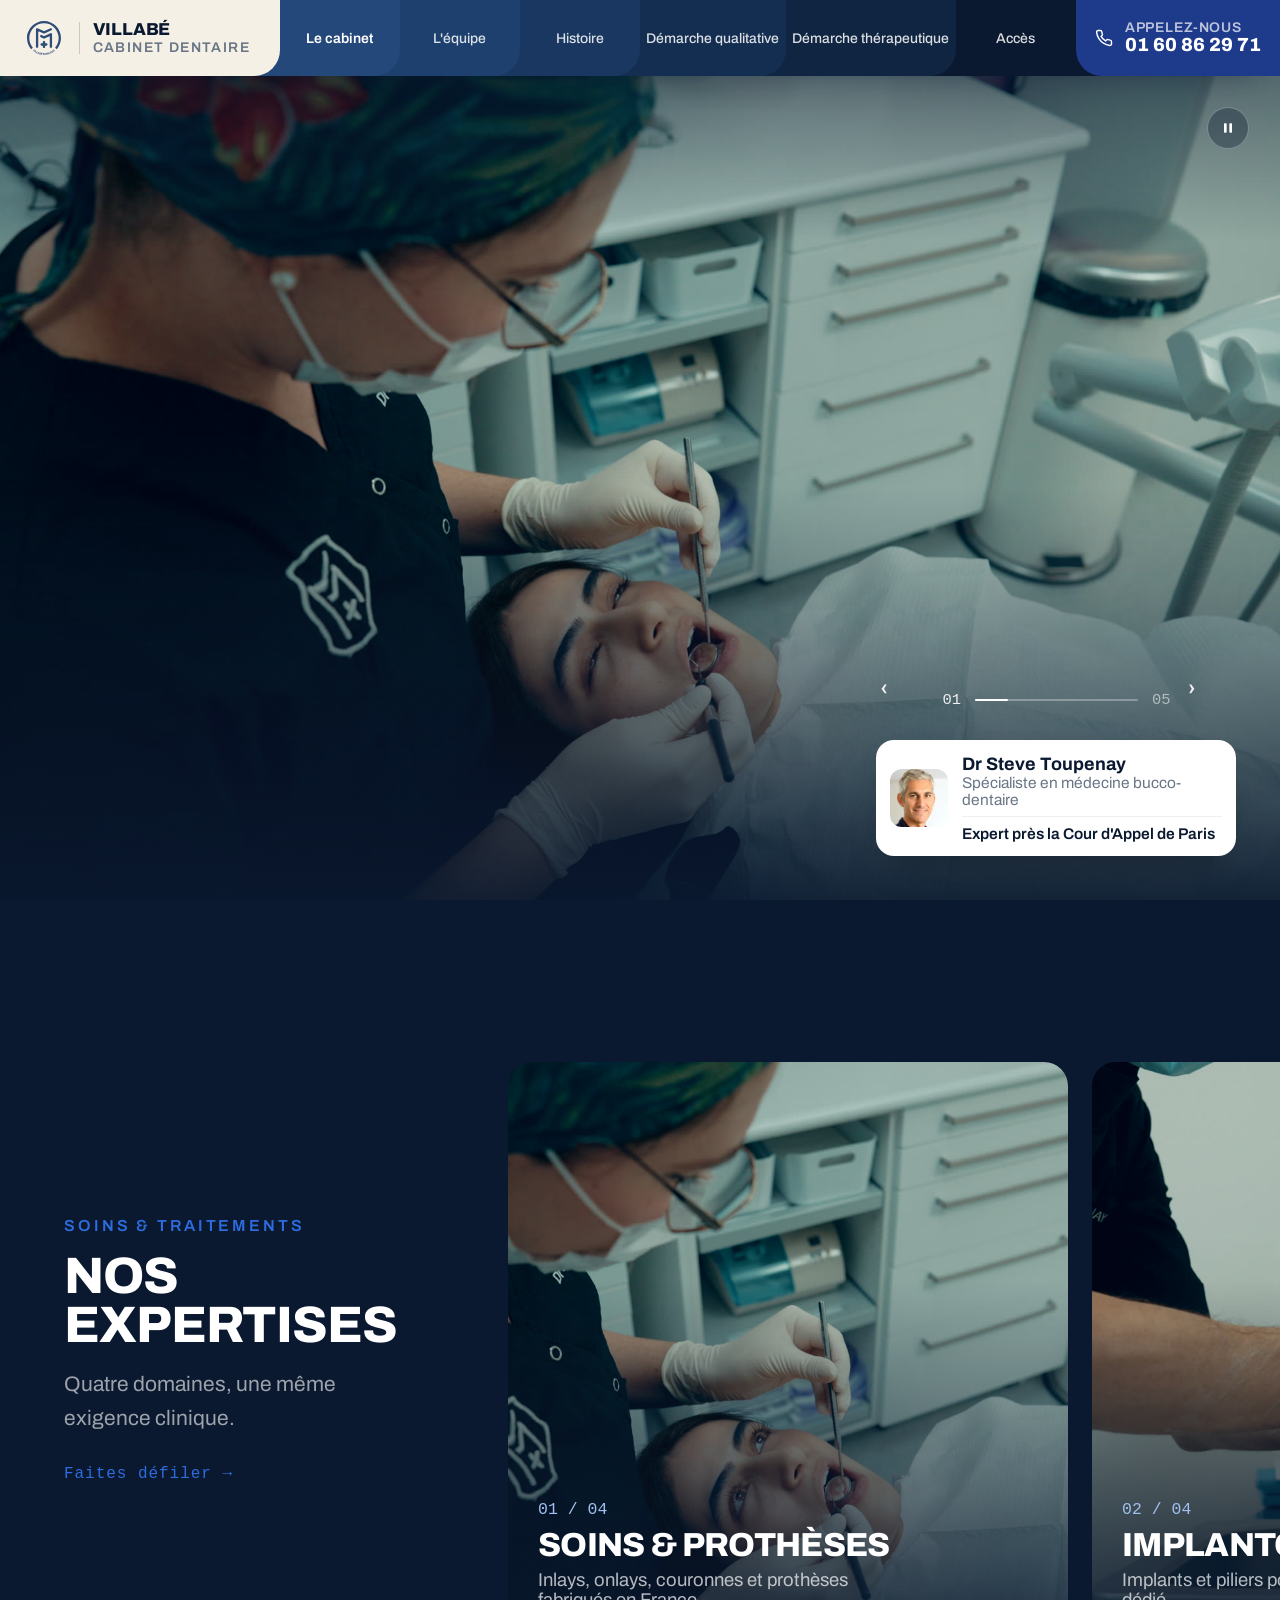
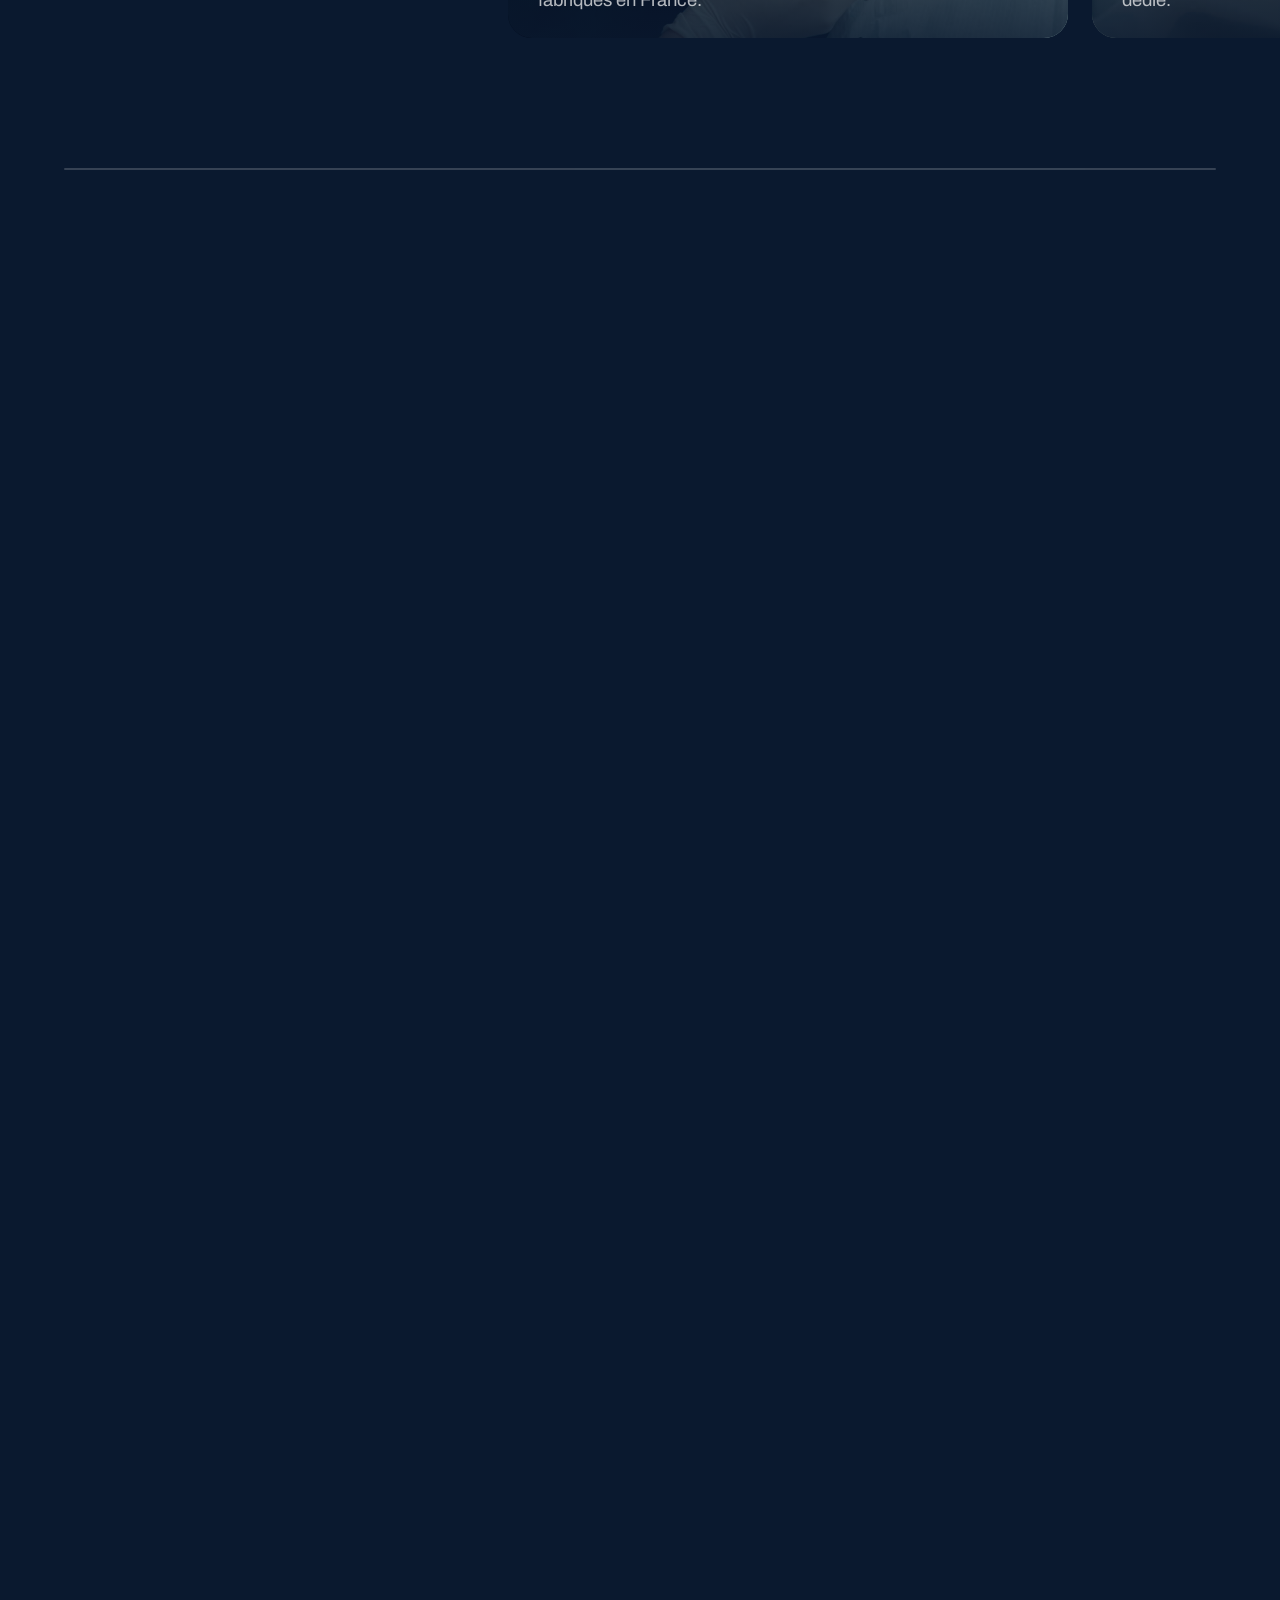
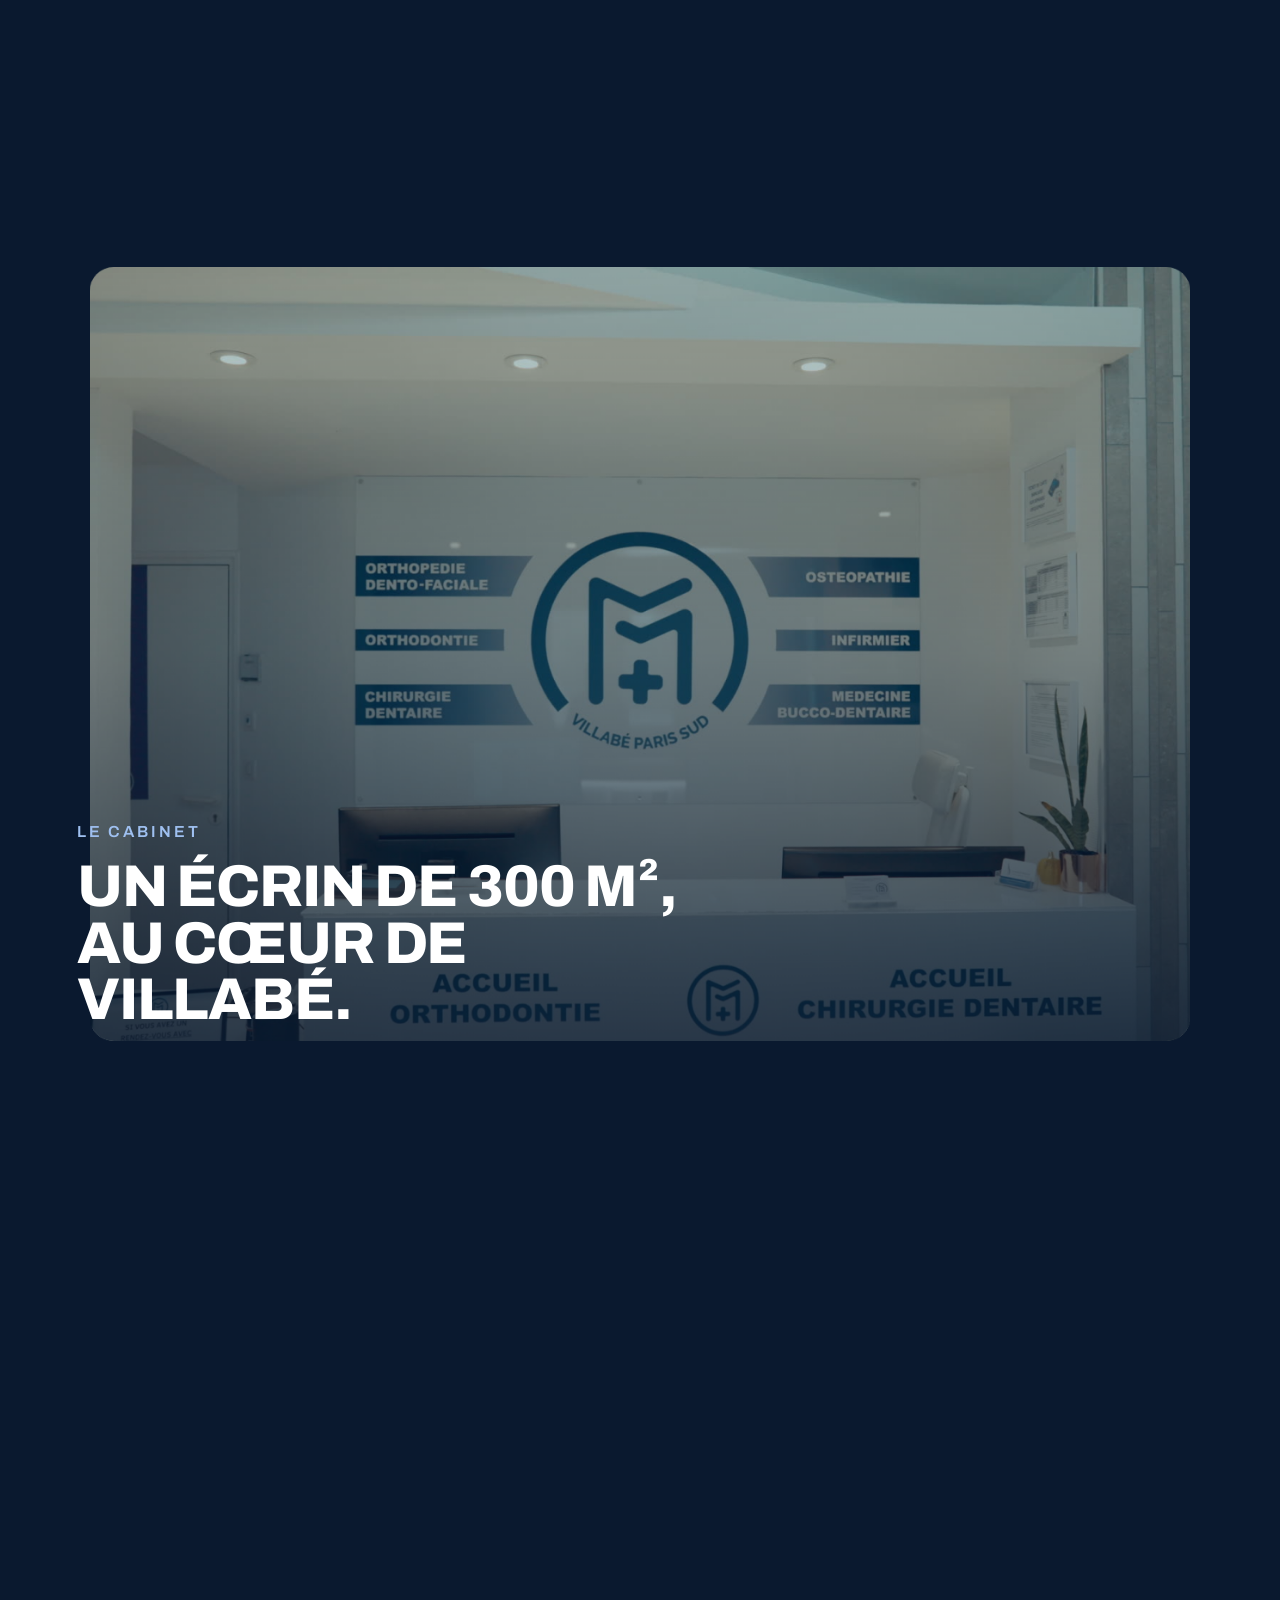
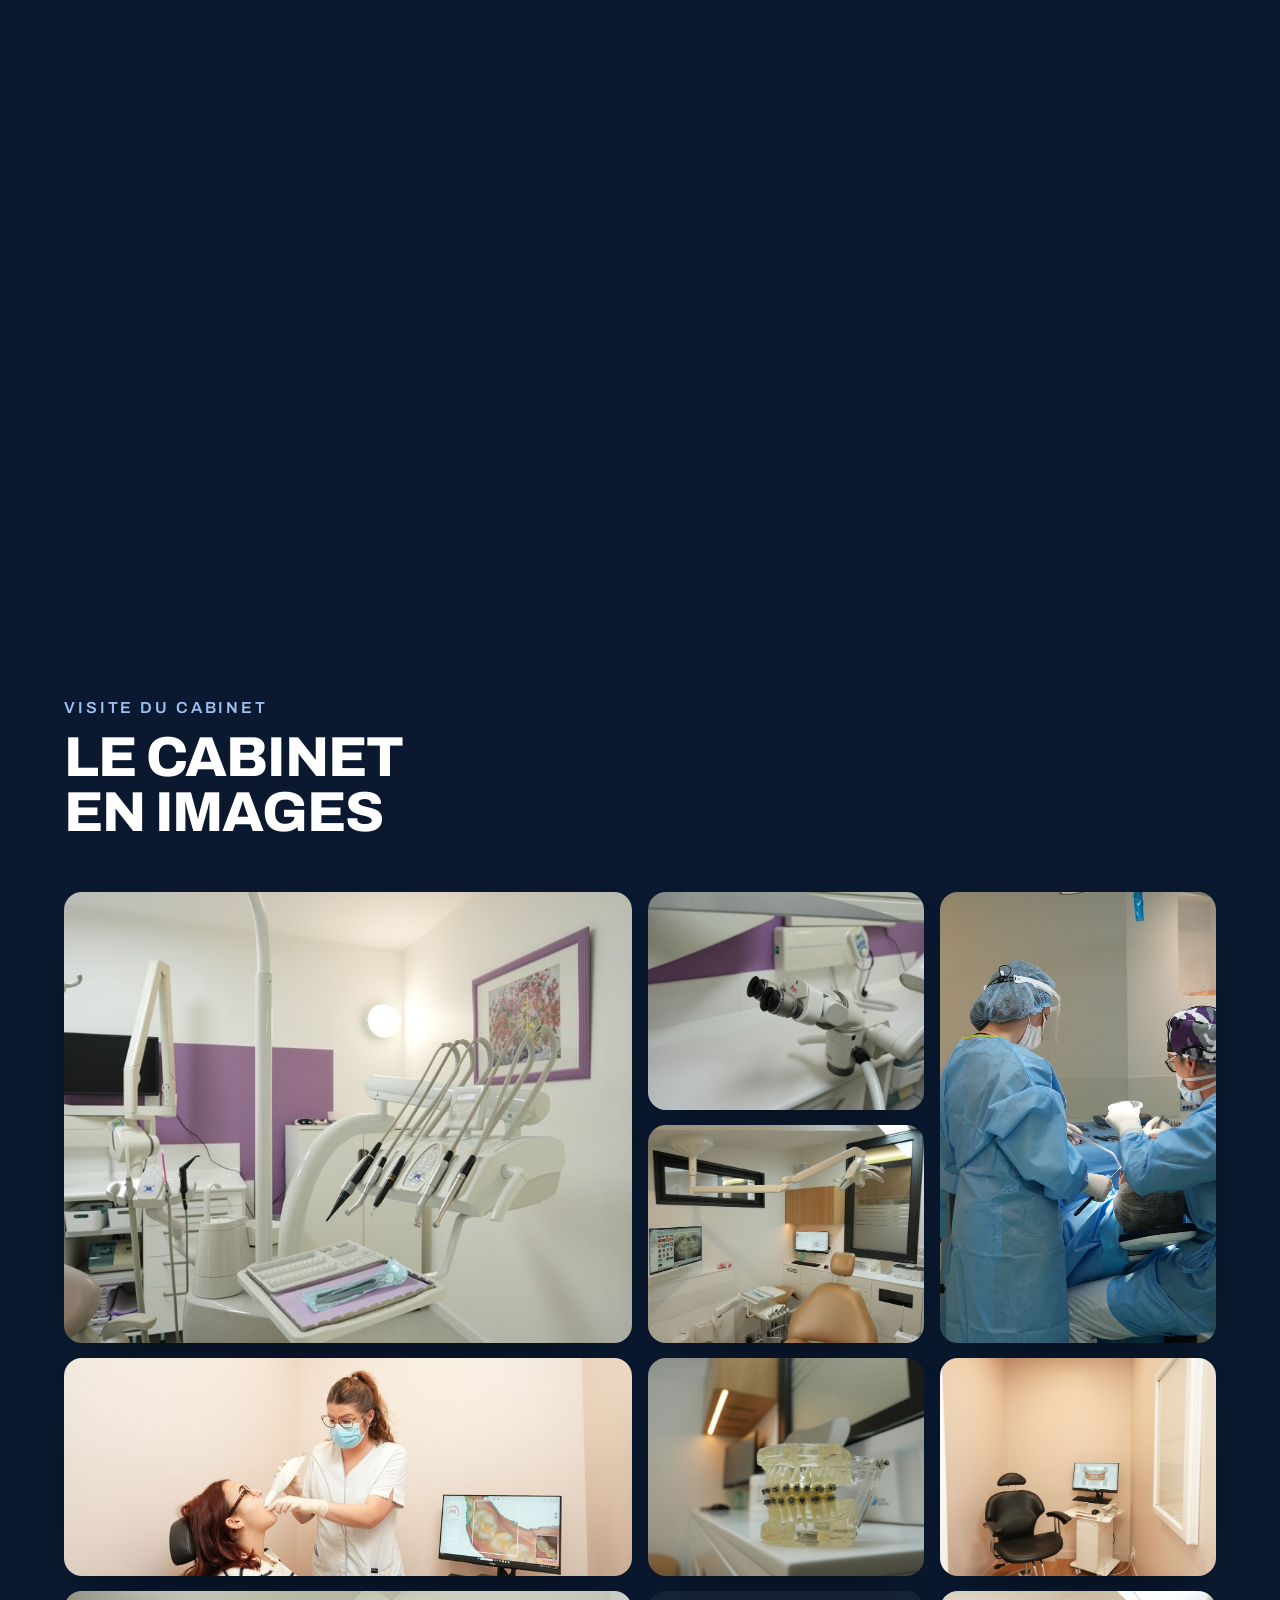
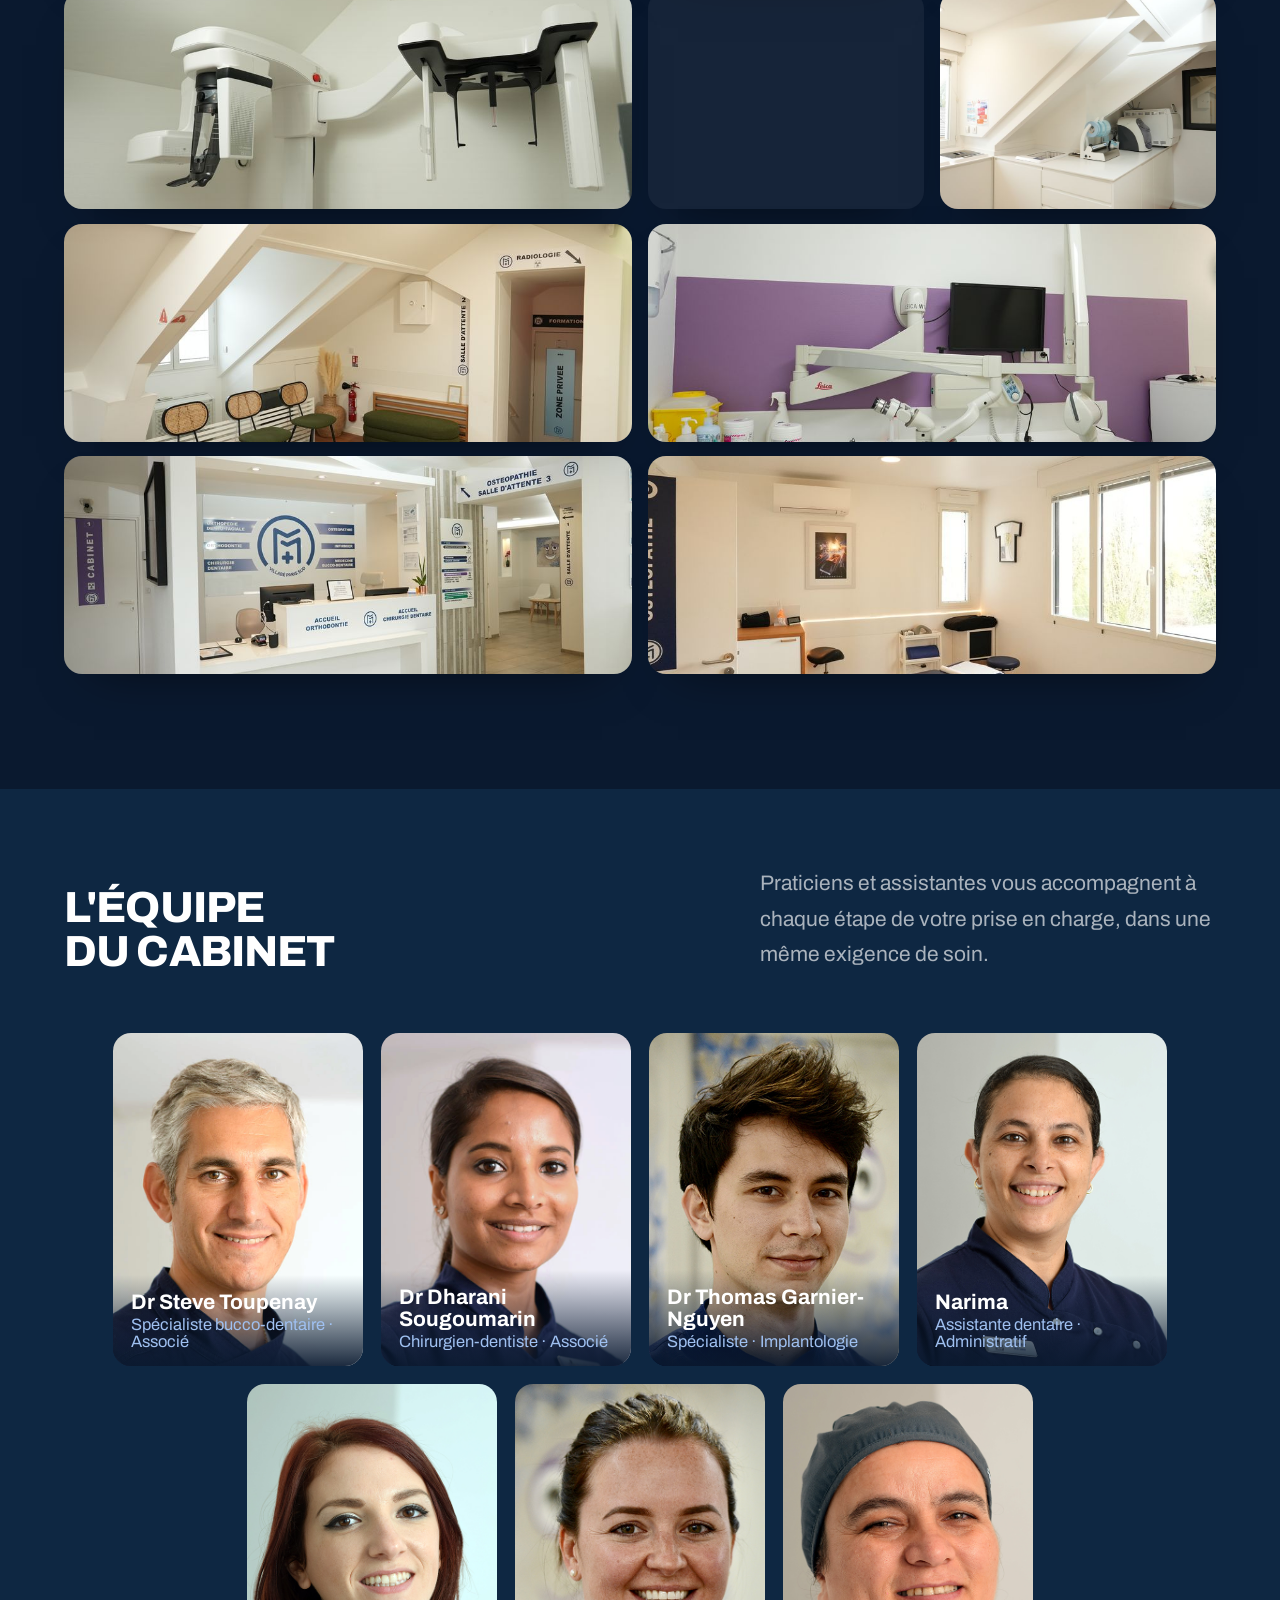
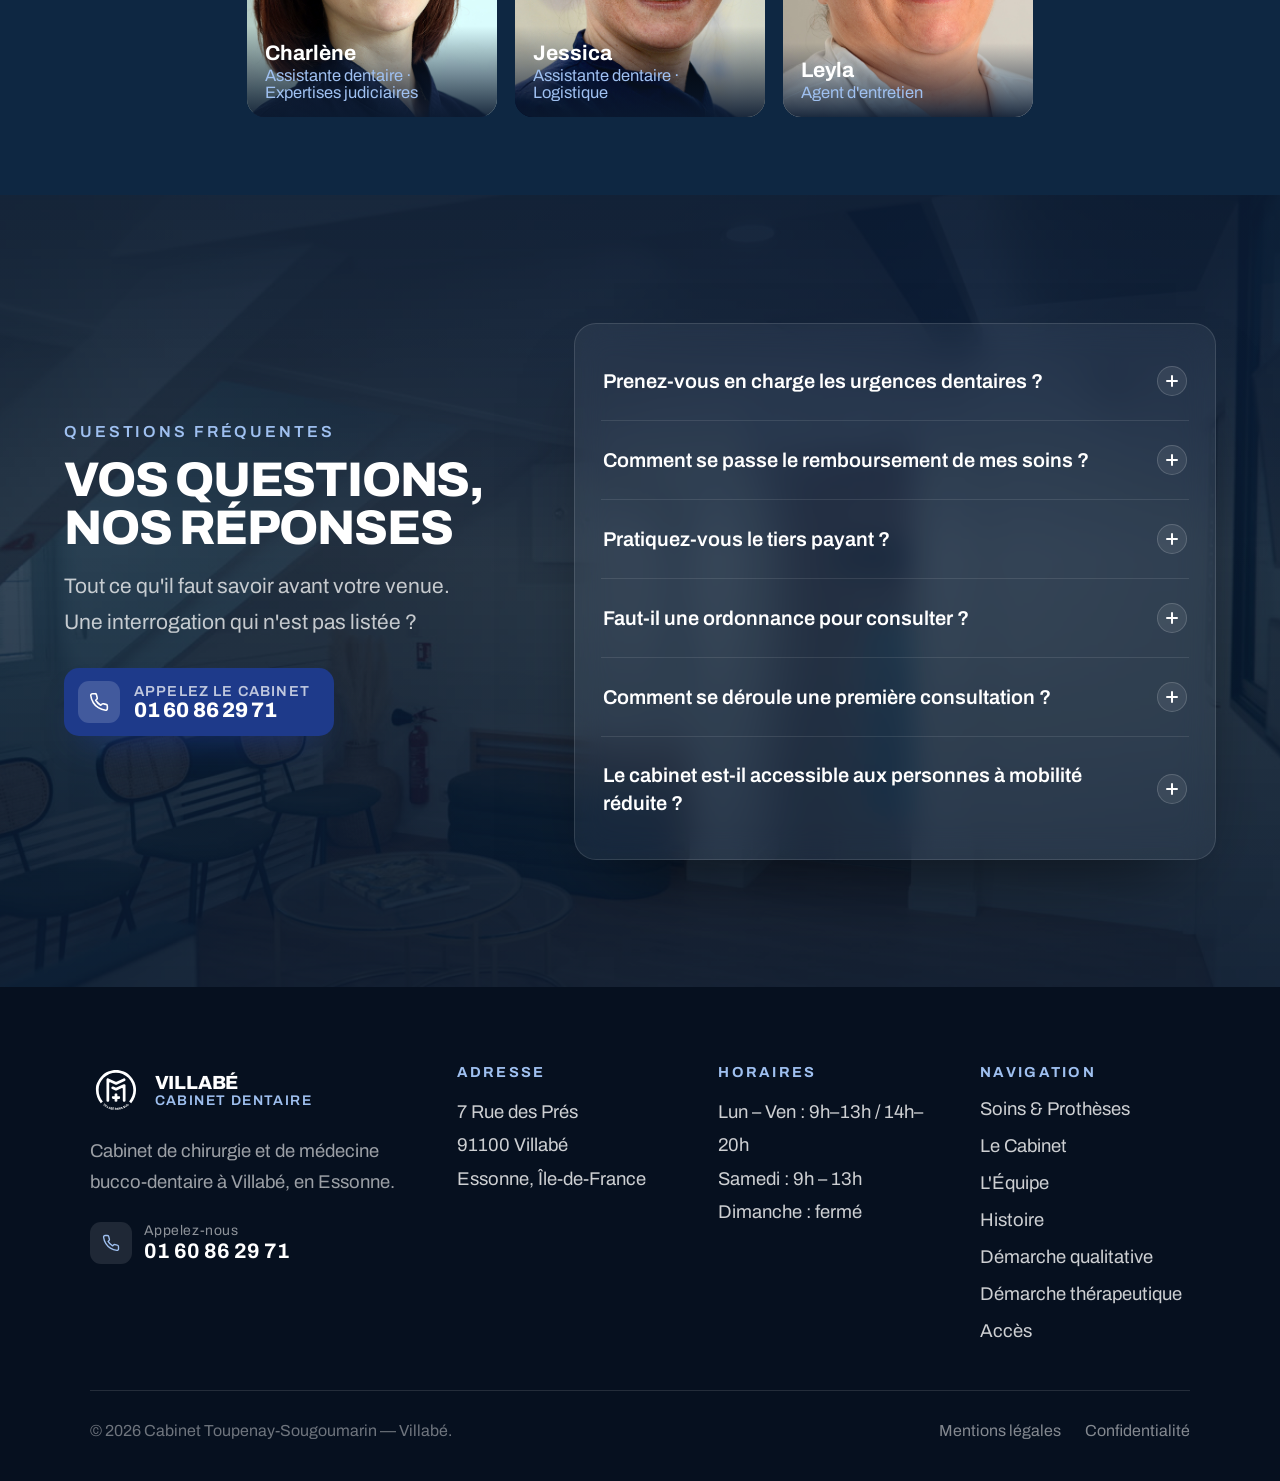
==== commit 99e1a68e: "Hero : suppression du flash au scroll et fondus plus doux - Le voile d'ombre passe sur son propre ca" ====
--- a/index.html
+++ b/index.html
@@ -30,11 +30,11 @@
   /* =====================================================================
      HERO — vidéo plein écran du cabinet (tournage Dropbox)
      ===================================================================== */
-  .hero { position: relative; overflow: hidden; min-height: calc(100svh - 76px); display: flex; flex-direction: column; justify-content: flex-end; padding: clamp(22px,3.4vw,56px); isolation: isolate; }
-  .hero__media { position: absolute; inset: 0; z-index: -2; background: #0A192F; }
-  .hero__video { position: absolute; inset: 0; width: 100%; height: 100%; object-fit: cover; transform: scale(1.04); animation: heroZoom 18s ease-out forwards; }
-  @keyframes heroZoom { to { transform: scale(1); } }
-  .hero__veil { position: absolute; inset: 0; z-index: -1; pointer-events: none; background: linear-gradient(180deg, rgba(10,25,47,0.42) 0%, rgba(10,25,47,0) 20%, rgba(10,25,47,0) 50%, rgba(10,25,47,0.92) 100%); }
+  .hero { position: relative; overflow: hidden; min-height: calc(100svh - 76px); display: flex; flex-direction: column; justify-content: flex-end; padding: clamp(22px,3.4vw,56px); }
+  .hero__media { position: absolute; inset: 0; z-index: 0; overflow: hidden; background: #0A192F; transform: translateZ(0); }
+  .hero__video { position: absolute; inset: 0; width: 100%; height: 100%; object-fit: cover; transform: scale(1.04) translateZ(0); animation: heroZoom 18s ease-out forwards; backface-visibility: hidden; }
+  @keyframes heroZoom { to { transform: scale(1) translateZ(0); } }
+  .hero__veil { position: absolute; inset: 0; z-index: 1; pointer-events: none; transform: translateZ(0); will-change: transform; backface-visibility: hidden; background: linear-gradient(180deg, rgba(10,25,47,0.42) 0%, rgba(10,25,47,0) 20%, rgba(10,25,47,0) 50%, rgba(10,25,47,0.92) 100%); }
   .sr-only { position: absolute; width: 1px; height: 1px; padding: 0; margin: -1px; overflow: hidden; clip: rect(0,0,0,0); white-space: nowrap; border: 0; }
   .hero__content { max-width: 920px; margin-bottom: clamp(28px,4vw,56px); }
   .hero__eyebrow { display: inline-flex; align-items: center; gap: 10px; font-size: 15px; font-weight: 600; letter-spacing: .18em; text-transform: uppercase; color: var(--blue-l); opacity: 0; animation: floatUp .9s .15s cubic-bezier(.2,.7,.2,1) forwards; }
@@ -60,7 +60,6 @@
   .hero__pause:hover { background: rgba(10,25,47,.65); }
   .hero__pause:focus-visible, .hero__btn:focus-visible { outline: 3px solid var(--blue-l); outline-offset: 3px; }
   @media (max-width: 860px) {
-    .hero__veil { background: linear-gradient(180deg, rgba(10,25,47,.5) 0%, rgba(10,25,47,.15) 30%, rgba(10,25,47,.55) 60%, rgba(10,25,47,.95) 100%); }
     .hero__btn { flex: 1 1 auto; justify-content: center; }
     .hero__facts li { flex: 1 1 40%; }
   }
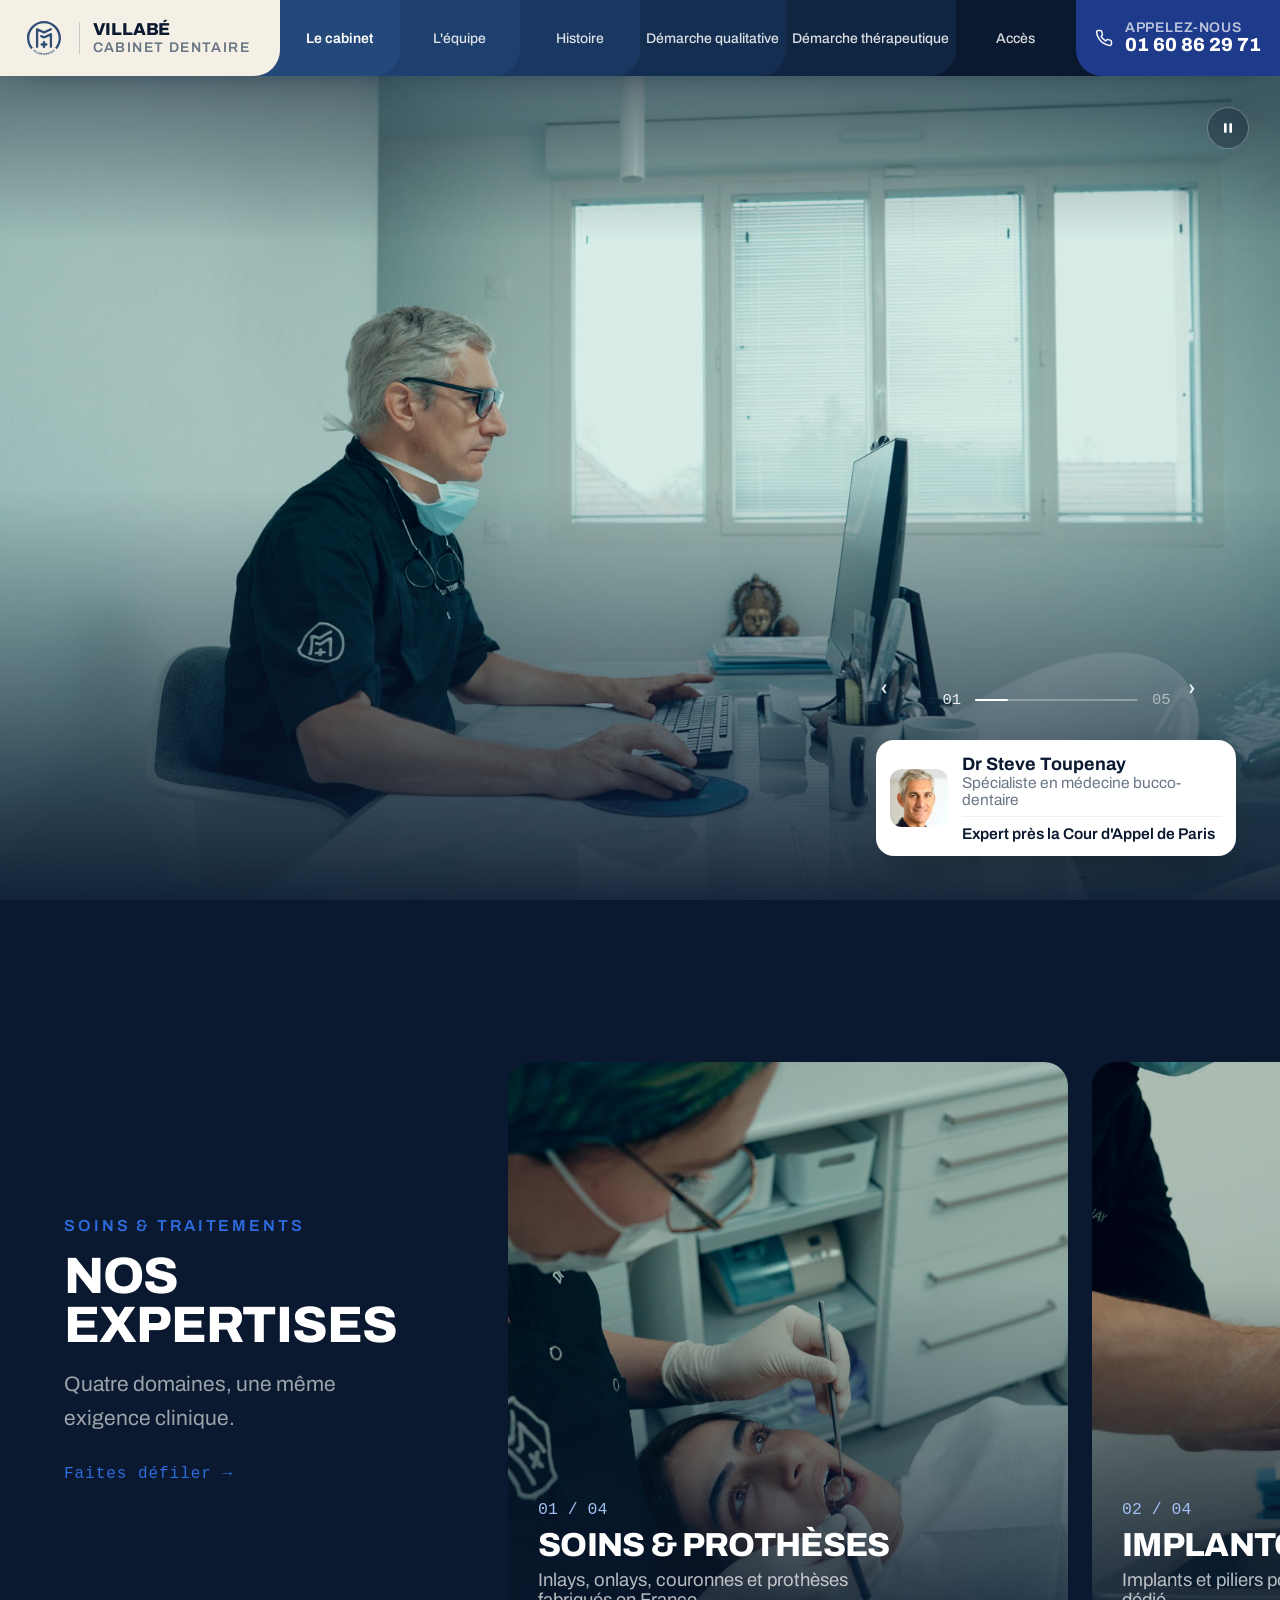
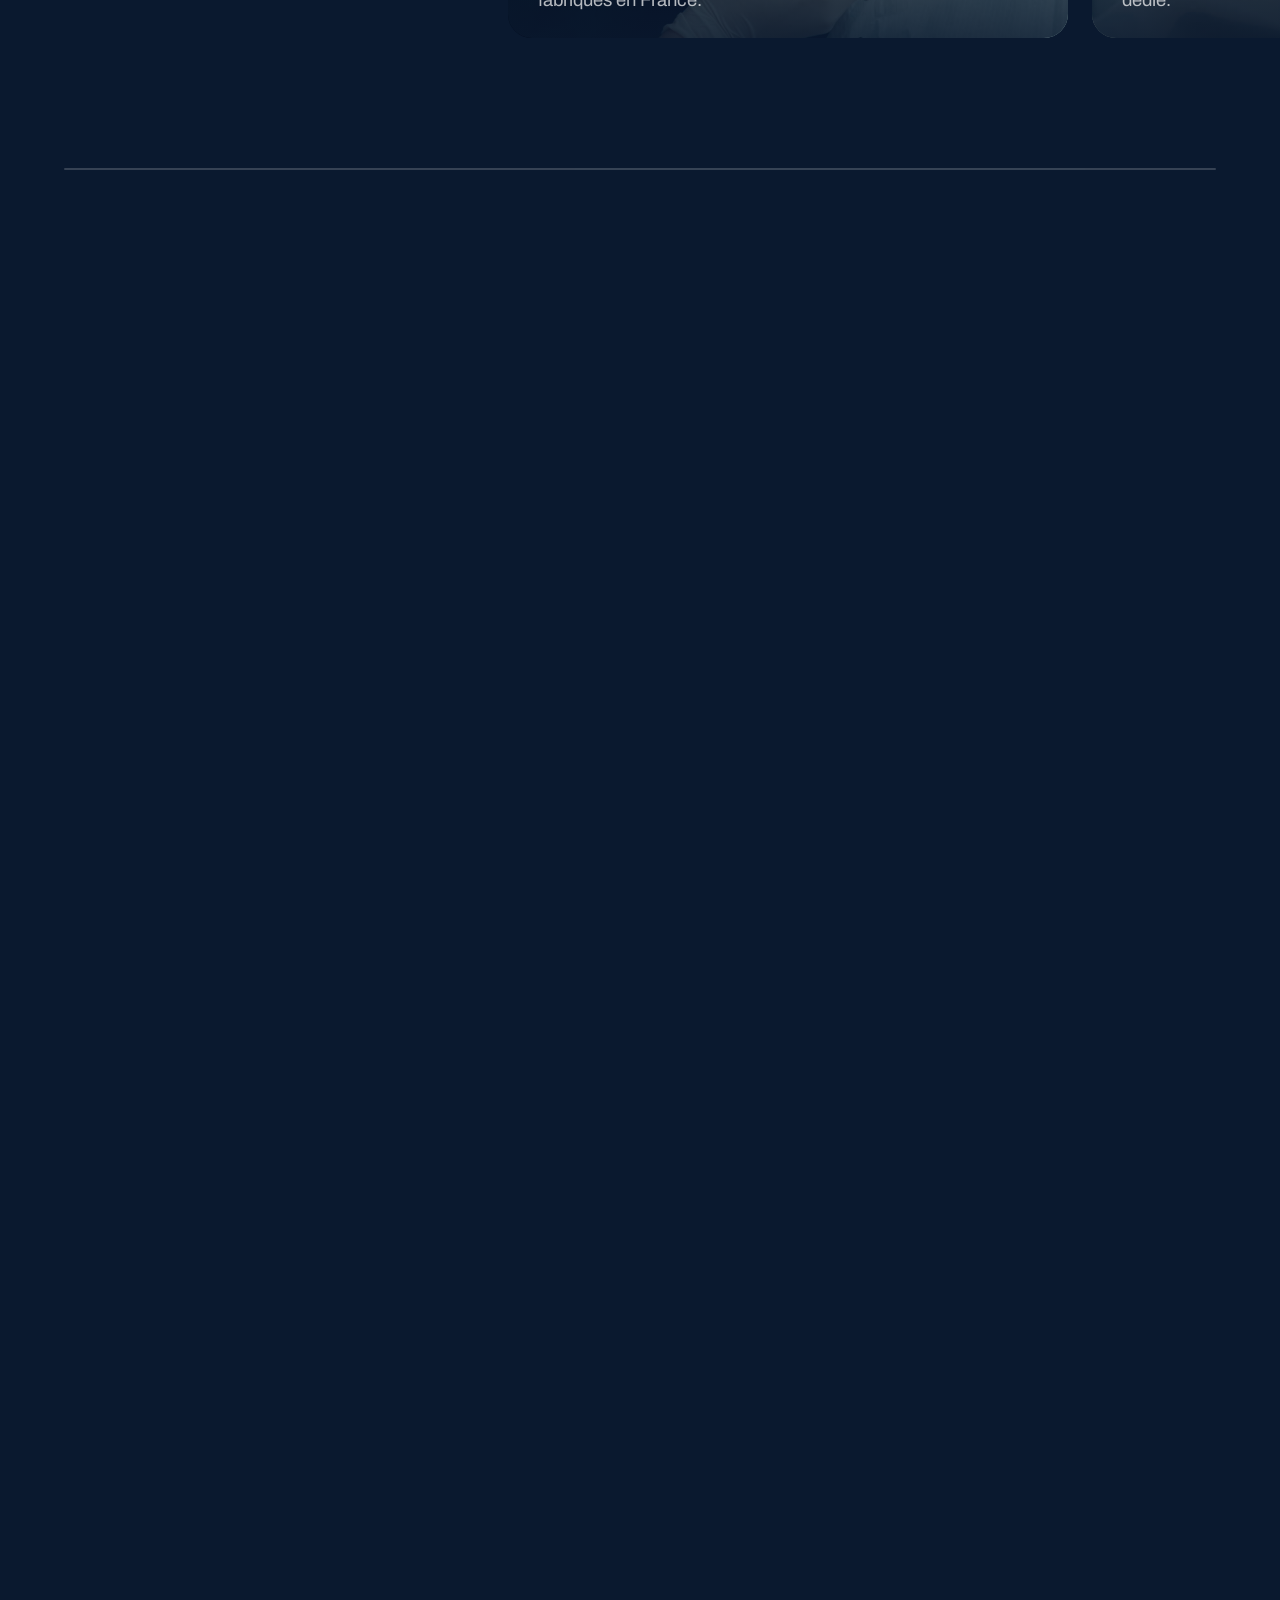
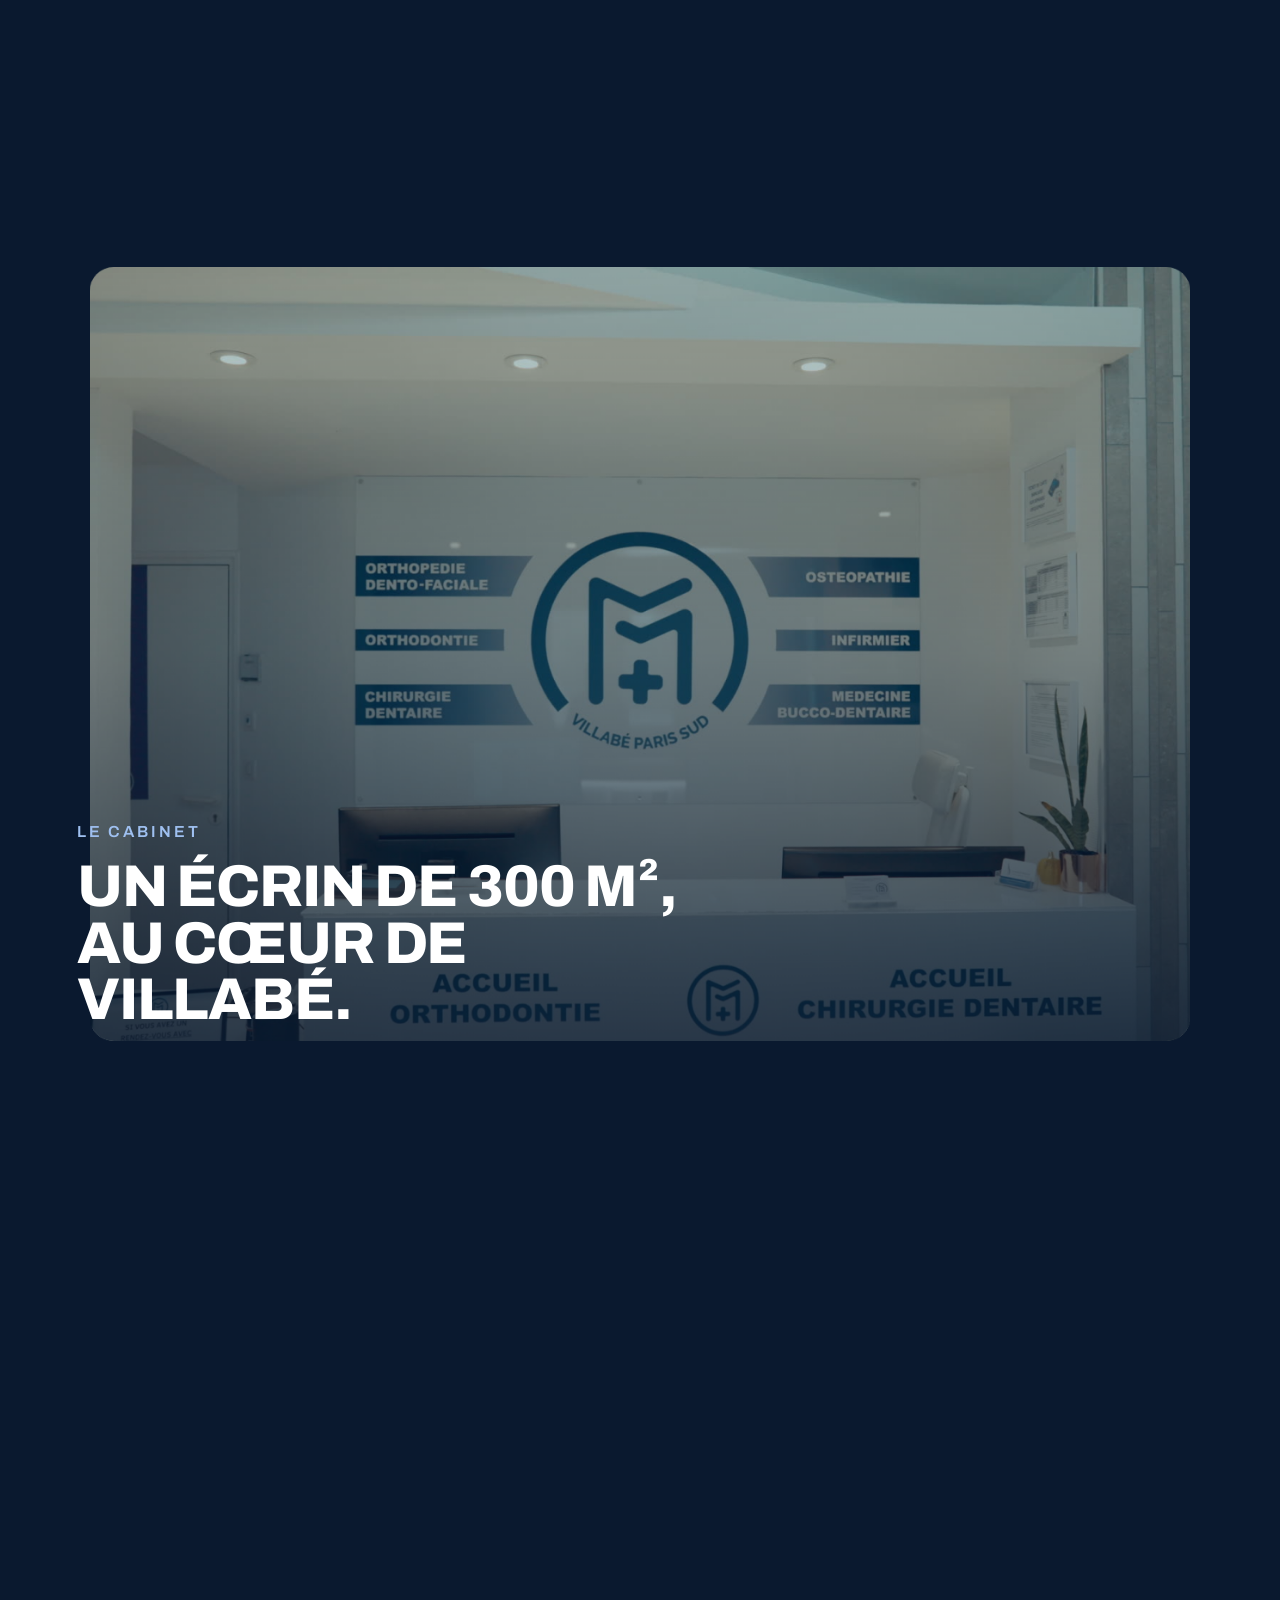
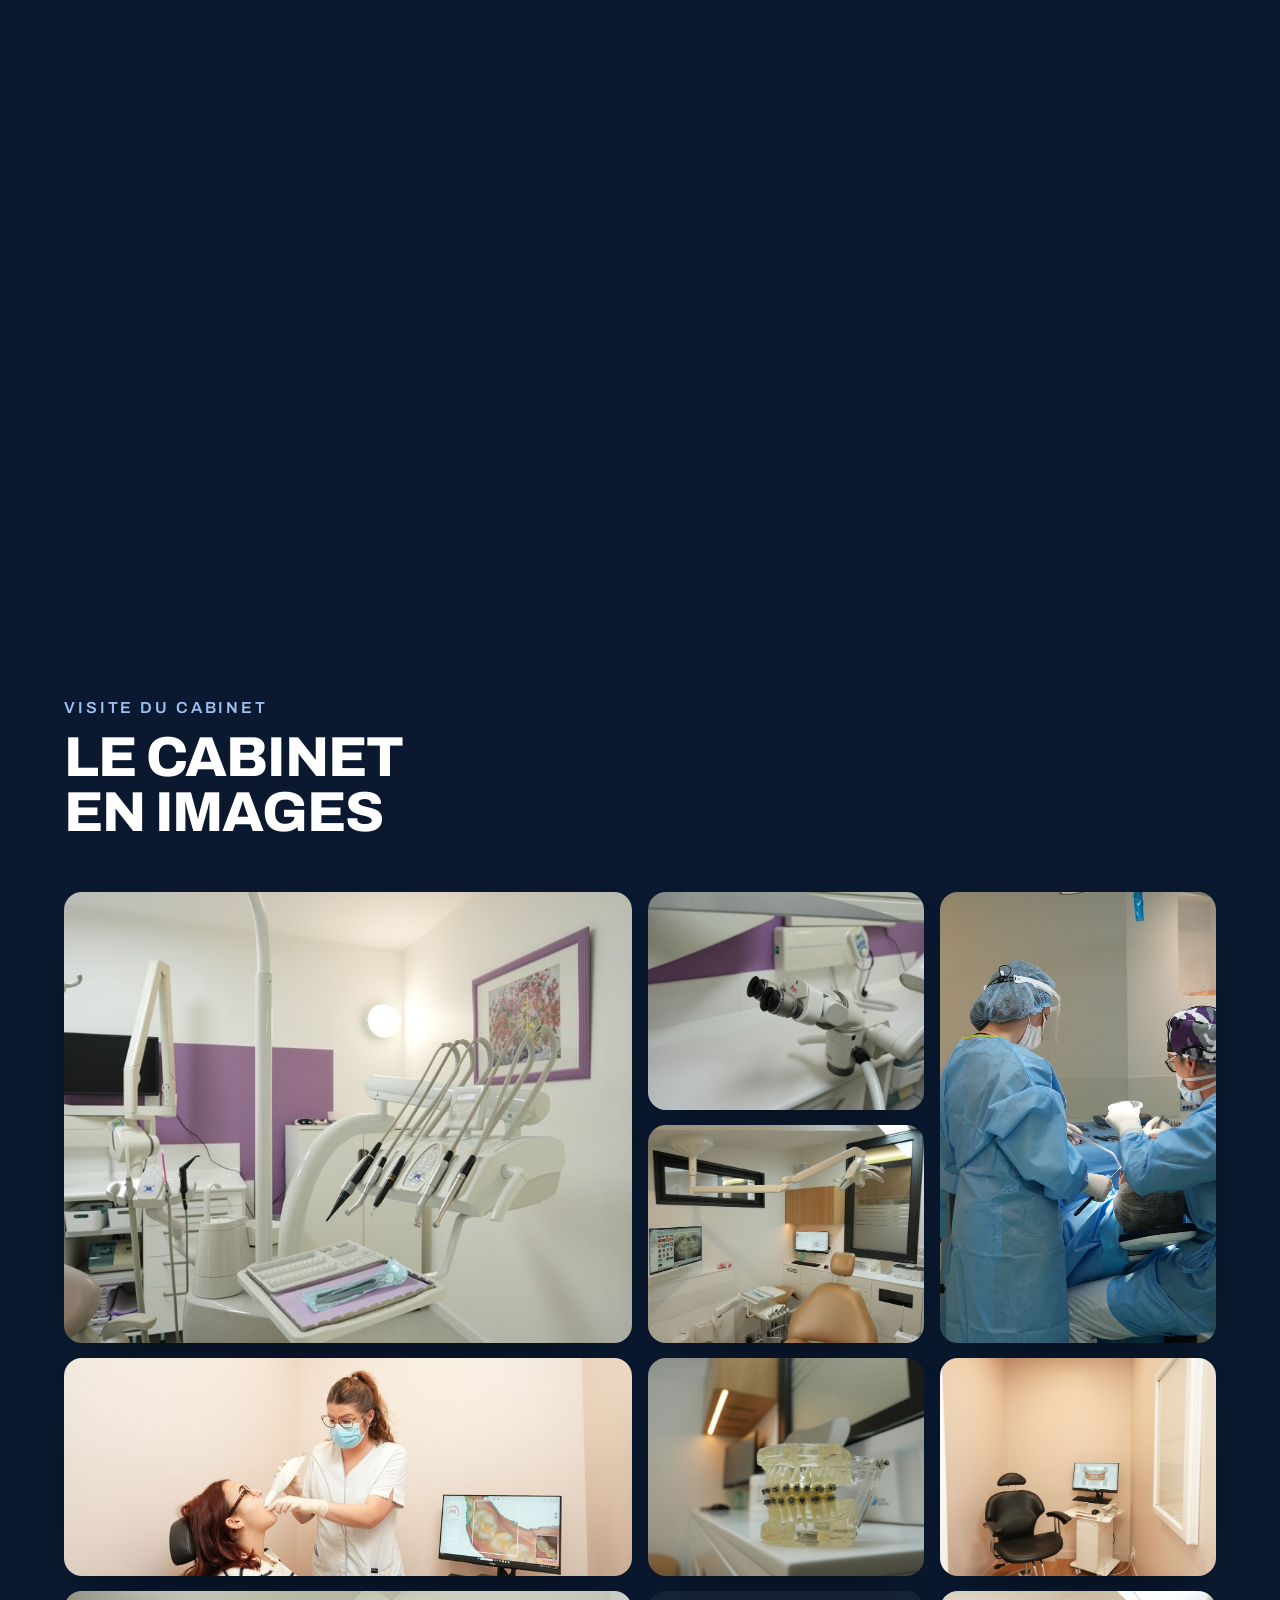
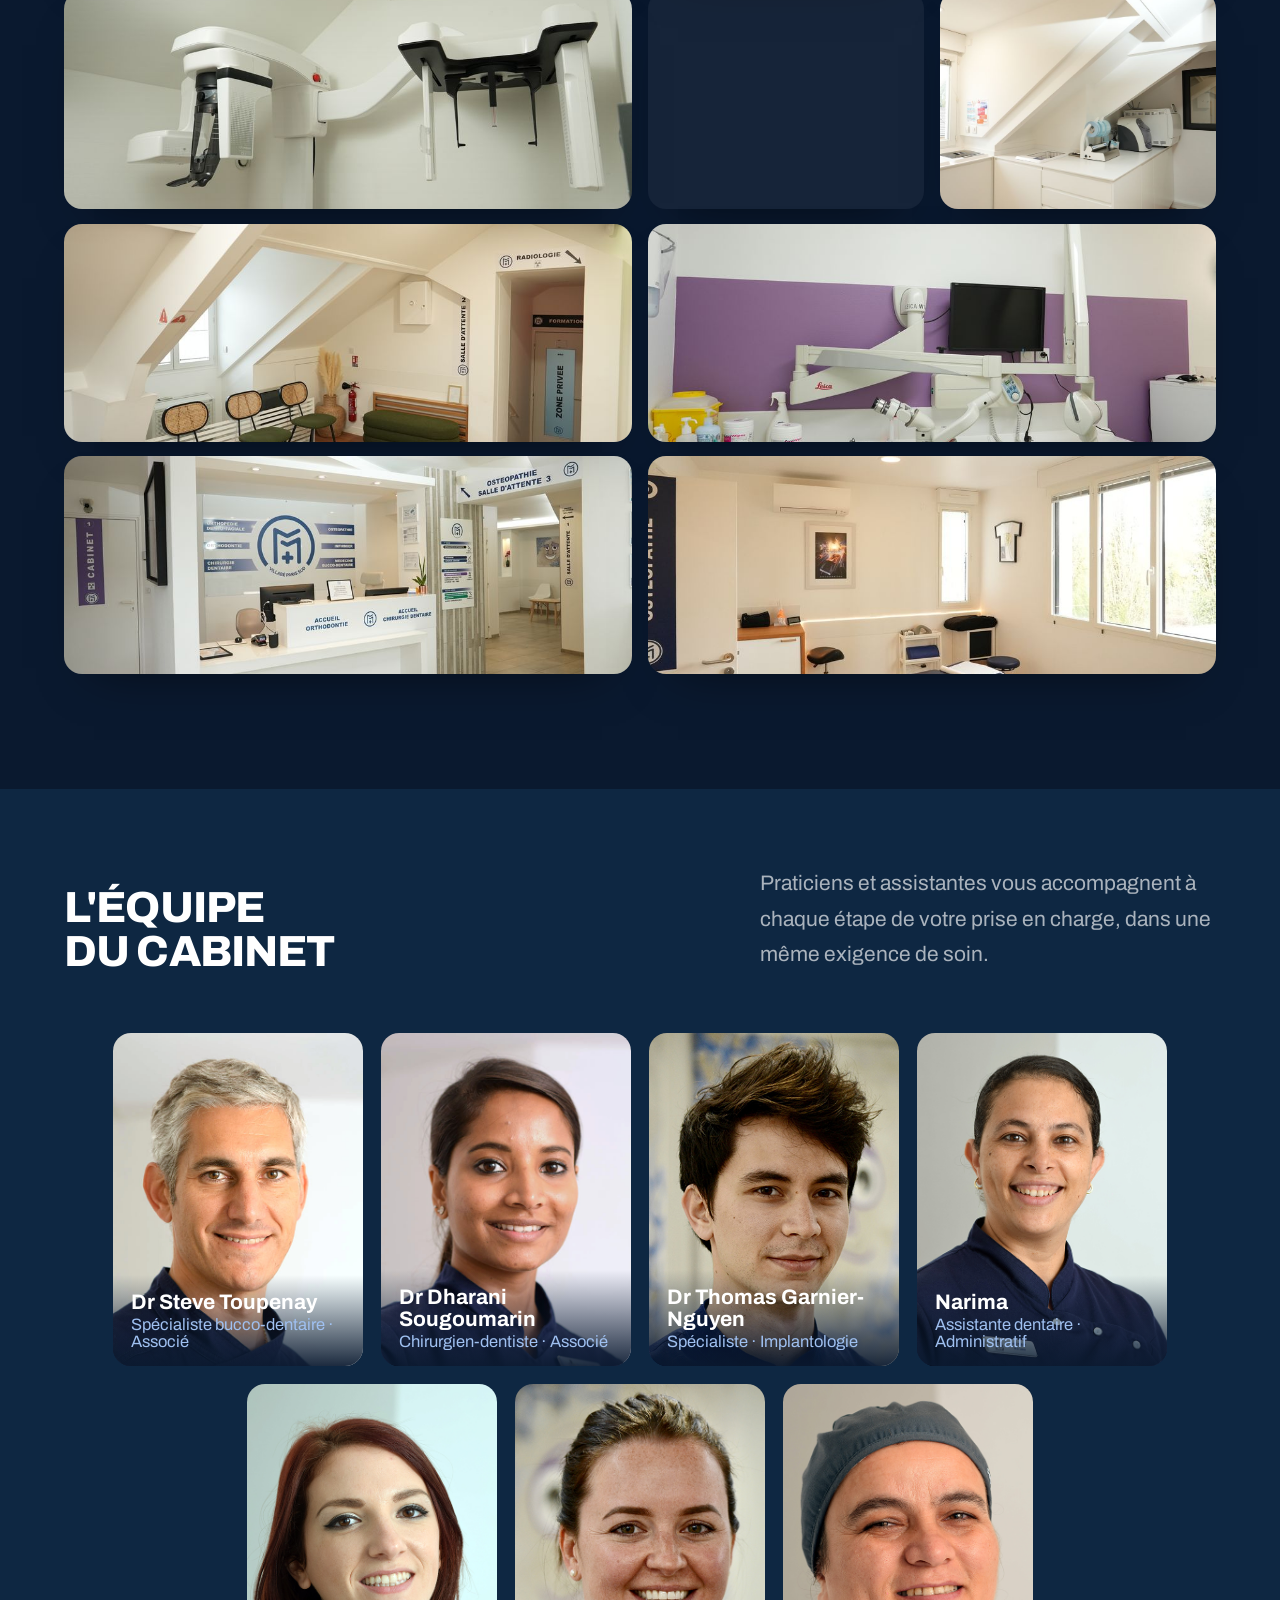
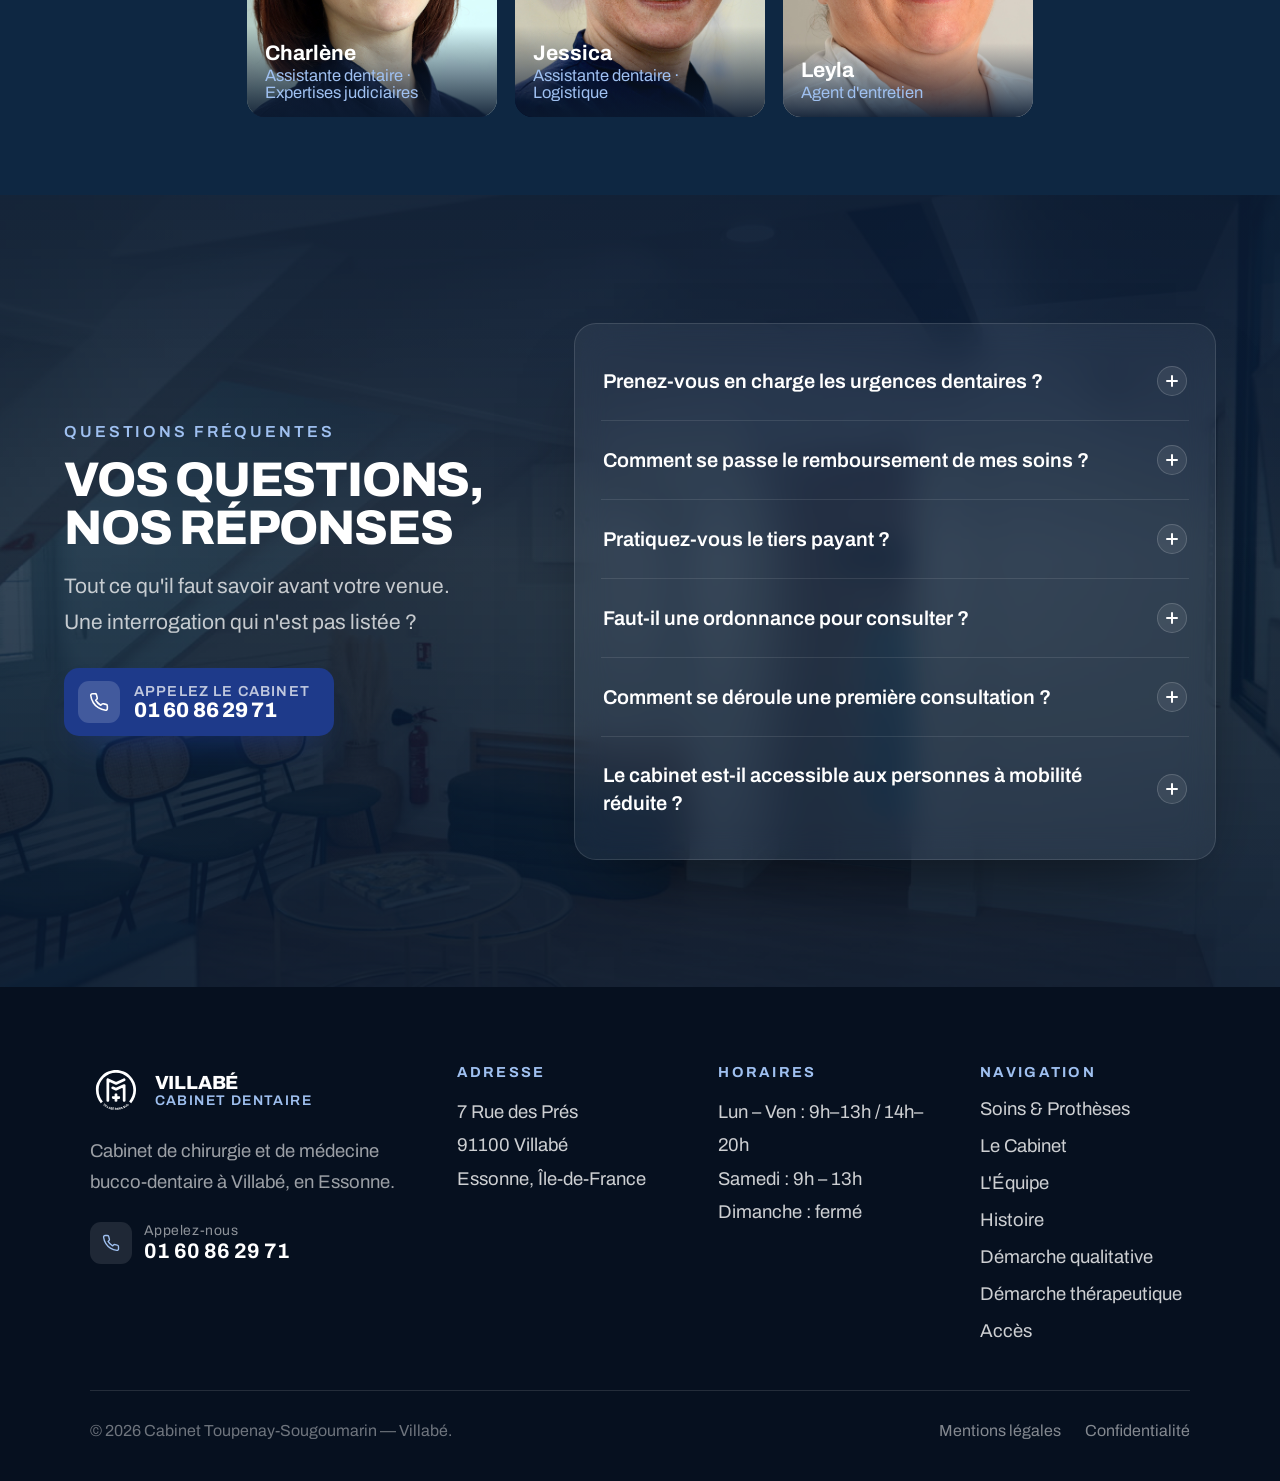
==== commit c6bd49f7: "Hero : plans longs sans transition, Dr Toupenay en ouverture, lecture auto sur Safari - Boucle hero " ====
--- a/index.html
+++ b/index.html
@@ -735,12 +735,19 @@
   function initVideos() {
     var vids = Array.prototype.slice.call(D.querySelectorAll('video[data-bg]'));
     if (!vids.length) return;
-    if (reduce) { vids.forEach(function (v) { try { v.pause(); } catch (e) {} }); return; }
+    // Safari : vidéos muettes et « inline » pour autoriser la lecture automatique
+    vids.forEach(function (v) { v.muted = true; v.defaultMuted = true; v.playsInline = true; v.setAttribute('playsinline', ''); });
     if (!('IntersectionObserver' in window)) { vids.forEach(function (v) { v.play().catch(function () {}); }); return; }
+    // si la lecture est bloquée (mode économie d'énergie), on relance les vidéos visibles au premier geste
+    var visibles = [];
+    ['touchstart', 'pointerdown', 'scroll'].forEach(function (ev) {
+      window.addEventListener(ev, function () { visibles.forEach(function (v) { if (v.paused) v.play().catch(function () {}); }); }, { capture: true, passive: true });
+    });
     var io = new IntersectionObserver(function (ents) {
       ents.forEach(function (en) {
-        if (en.isIntersecting) { en.target.play().catch(function () {}); }
-        else { try { en.target.pause(); } catch (e) {} }
+        var i = visibles.indexOf(en.target);
+        if (en.isIntersecting) { if (i < 0) visibles.push(en.target); en.target.play().catch(function () {}); }
+        else { if (i >= 0) visibles.splice(i, 1); try { en.target.pause(); } catch (e) {} }
       });
     }, { threshold: 0.15 });
     vids.forEach(function (v) { io.observe(v); });
@@ -832,13 +839,26 @@
       b.setAttribute('aria-pressed', paused ? 'true' : 'false');
       b.setAttribute('aria-label', paused ? 'Lire la vidéo' : 'Mettre la vidéo en pause');
     }
-    var saveData = navigator.connection && navigator.connection.saveData;
-    if (reduce || saveData) { v.removeAttribute('autoplay'); v.pause(); ui(true); }
-    b.addEventListener('click', function () { if (v.paused) { v.play().catch(function () {}); ui(false); } else { v.pause(); ui(true); } });
+    // Safari : la lecture automatique exige une vidéo muette et « inline », posées aussi en propriétés
+    v.muted = true; v.defaultMuted = true; v.playsInline = true;
+    v.setAttribute('muted', ''); v.setAttribute('playsinline', ''); v.setAttribute('webkit-playsinline', '');
+    function start() { if (b.getAttribute('aria-pressed') === 'true') return; var p = v.play(); if (p && p.catch) p.catch(unlock); }
+    // si Safari bloque (mode économie d'énergie), on relance au premier toucher / défilement / clic
+    var unlocked = false;
+    function unlock() {
+      if (unlocked) return; unlocked = true;
+      var go = function () { ['touchstart', 'pointerdown', 'scroll', 'keydown', 'click'].forEach(function (ev) { window.removeEventListener(ev, go, true); }); v.play().catch(function () {}); };
+      ['touchstart', 'pointerdown', 'scroll', 'keydown', 'click'].forEach(function (ev) { window.addEventListener(ev, go, { capture: true, passive: true }); });
+    }
+    start();
+    v.addEventListener('loadeddata', start);
+    v.addEventListener('canplay', start);
+    D.addEventListener('visibilitychange', function () { if (!D.hidden) start(); });
+    b.addEventListener('click', function () { if (v.paused) { ui(false); v.play().catch(function () {}); } else { v.pause(); ui(true); } });
     // pause hors écran pour économiser batterie et processeur
     if ('IntersectionObserver' in window) new IntersectionObserver(function (e) {
       if (b.getAttribute('aria-pressed') === 'true') return;
-      if (e[0].isIntersecting) v.play().catch(function () {}); else v.pause();
+      if (e[0].isIntersecting) start(); else v.pause();
     }, { threshold: 0.05 }).observe(v);
   })();
 
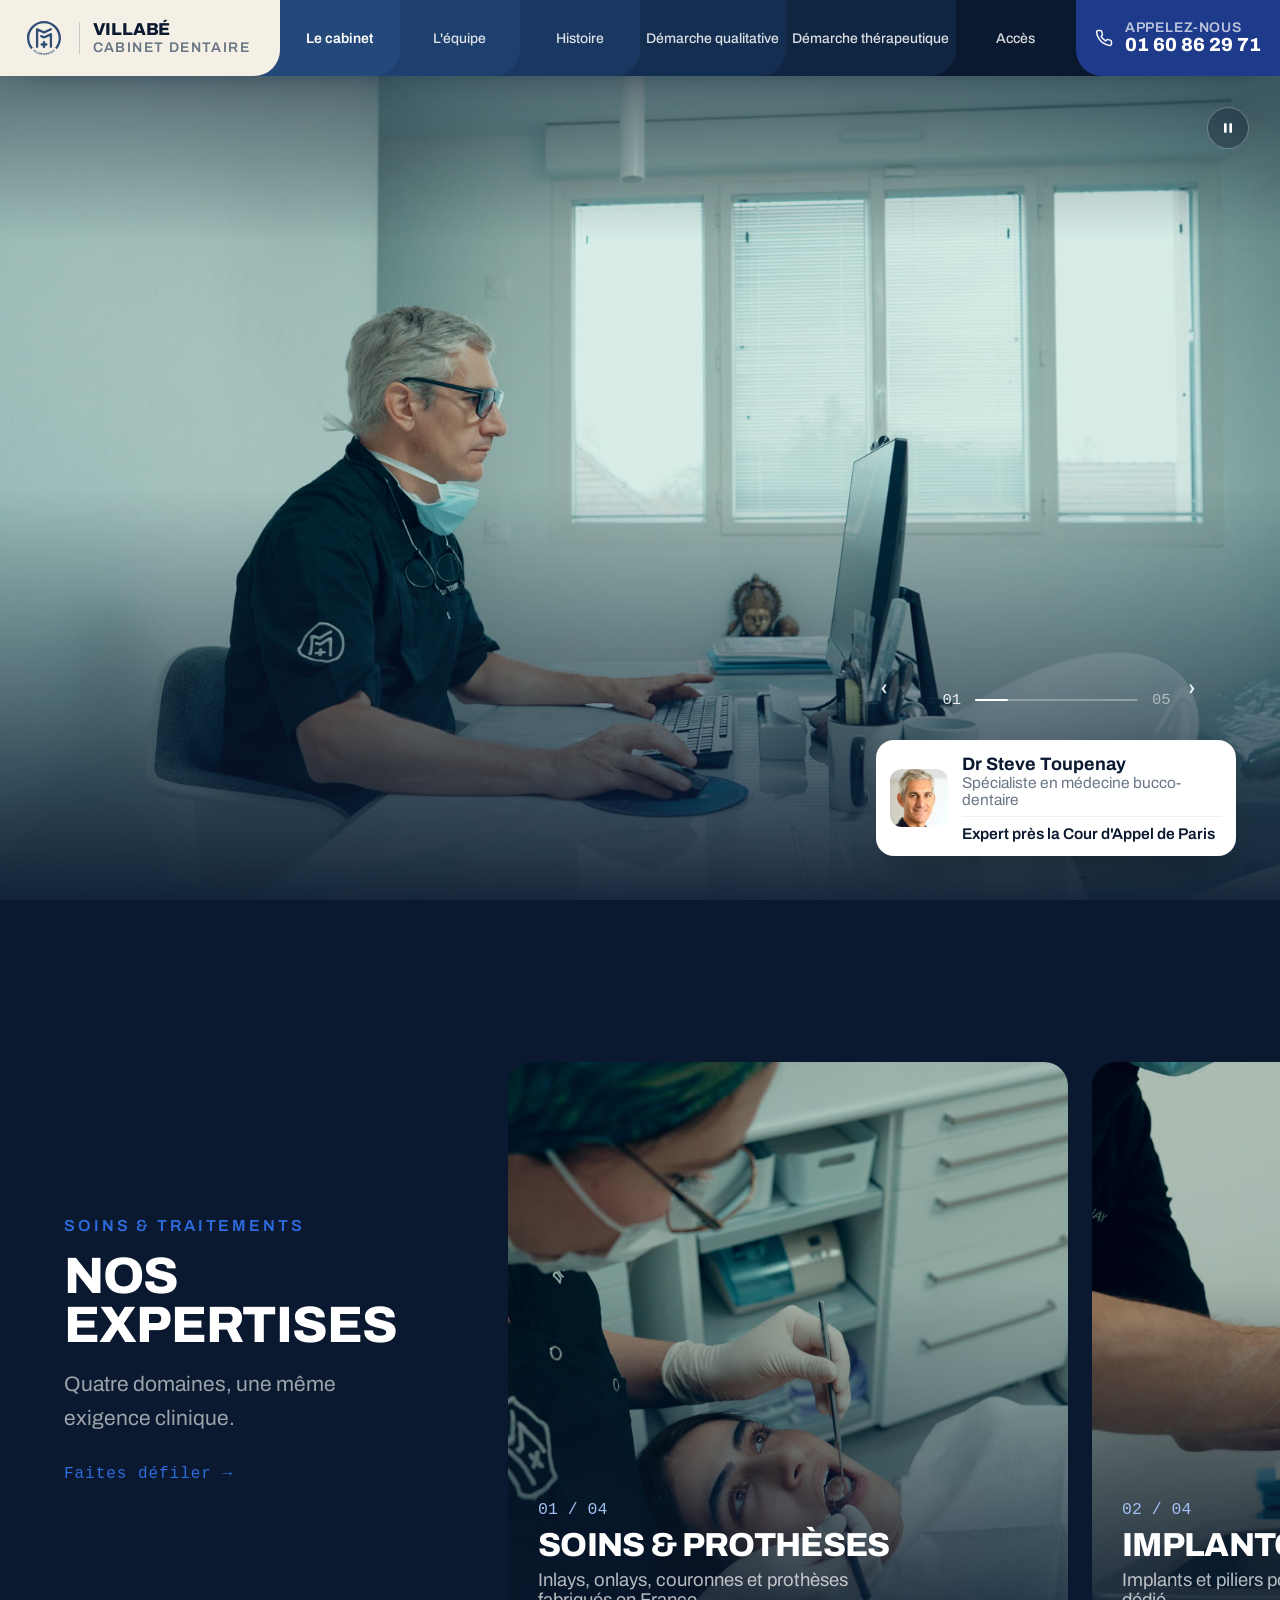
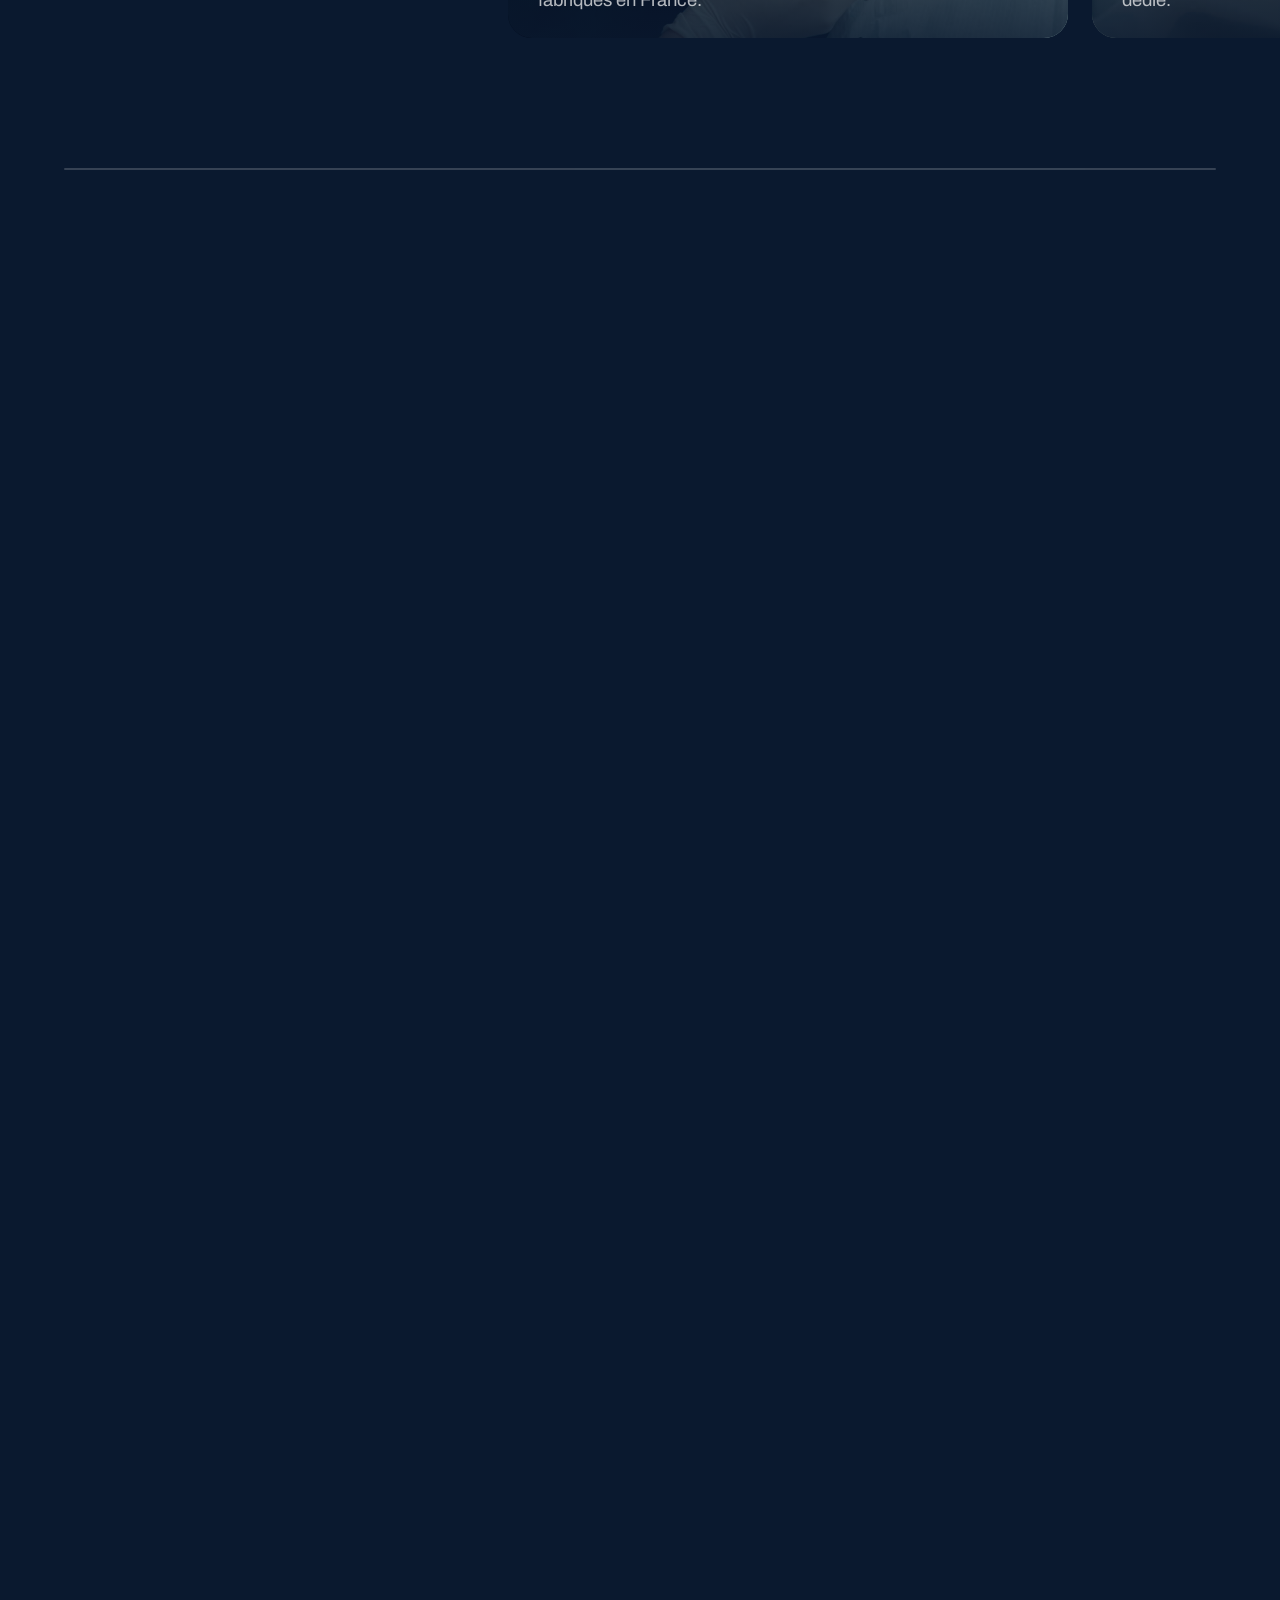
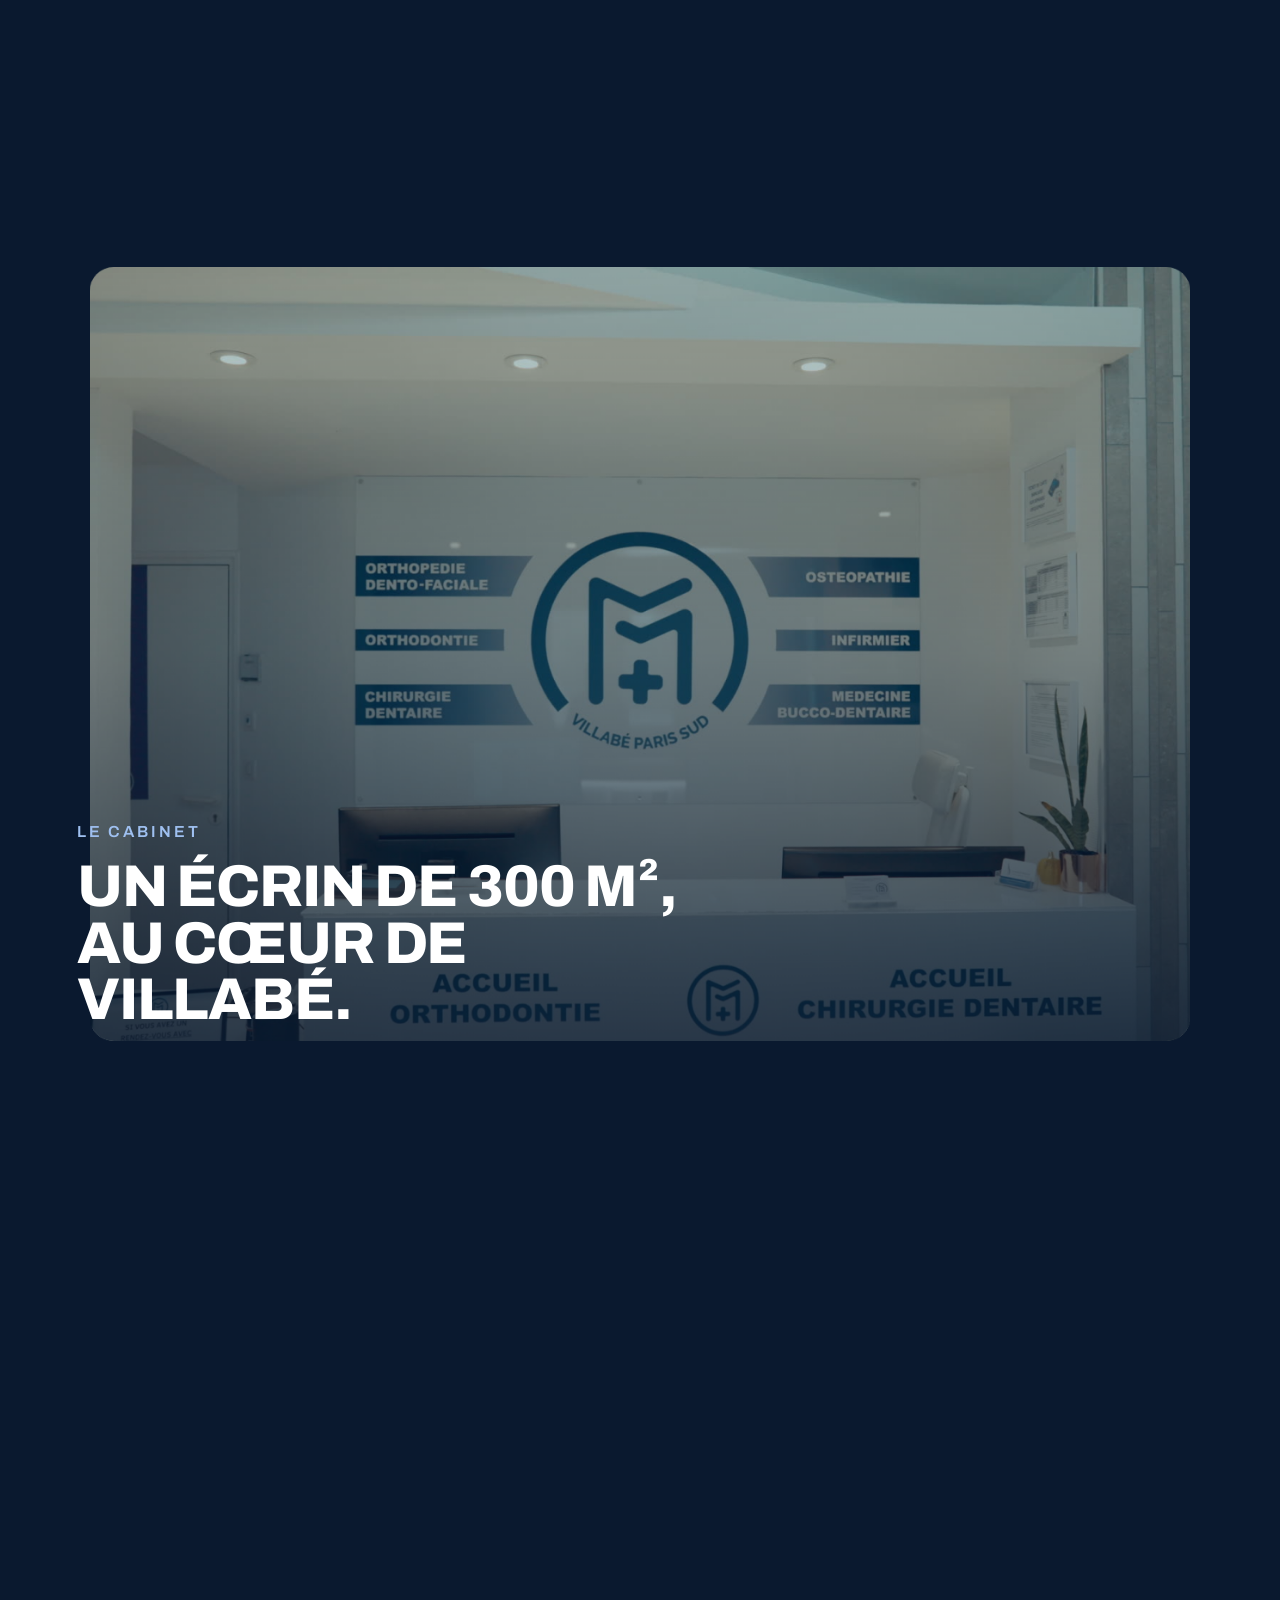
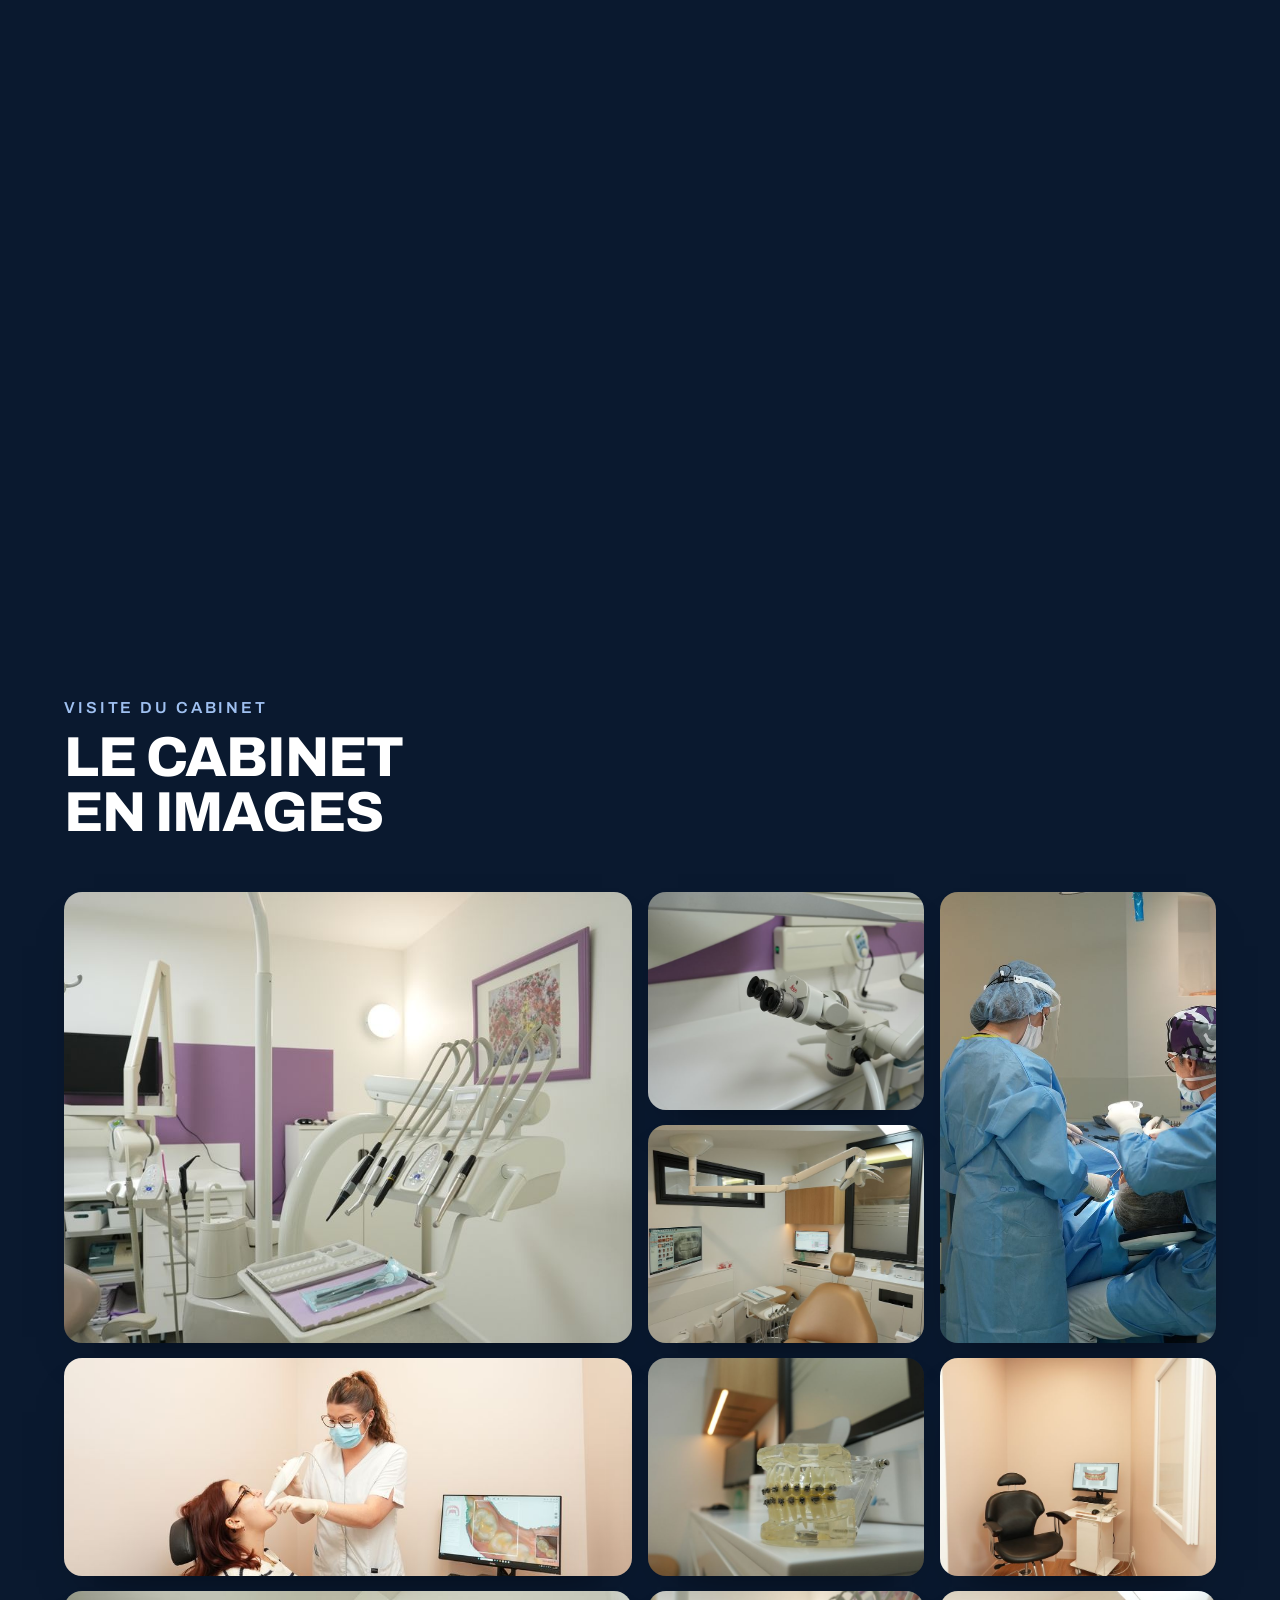
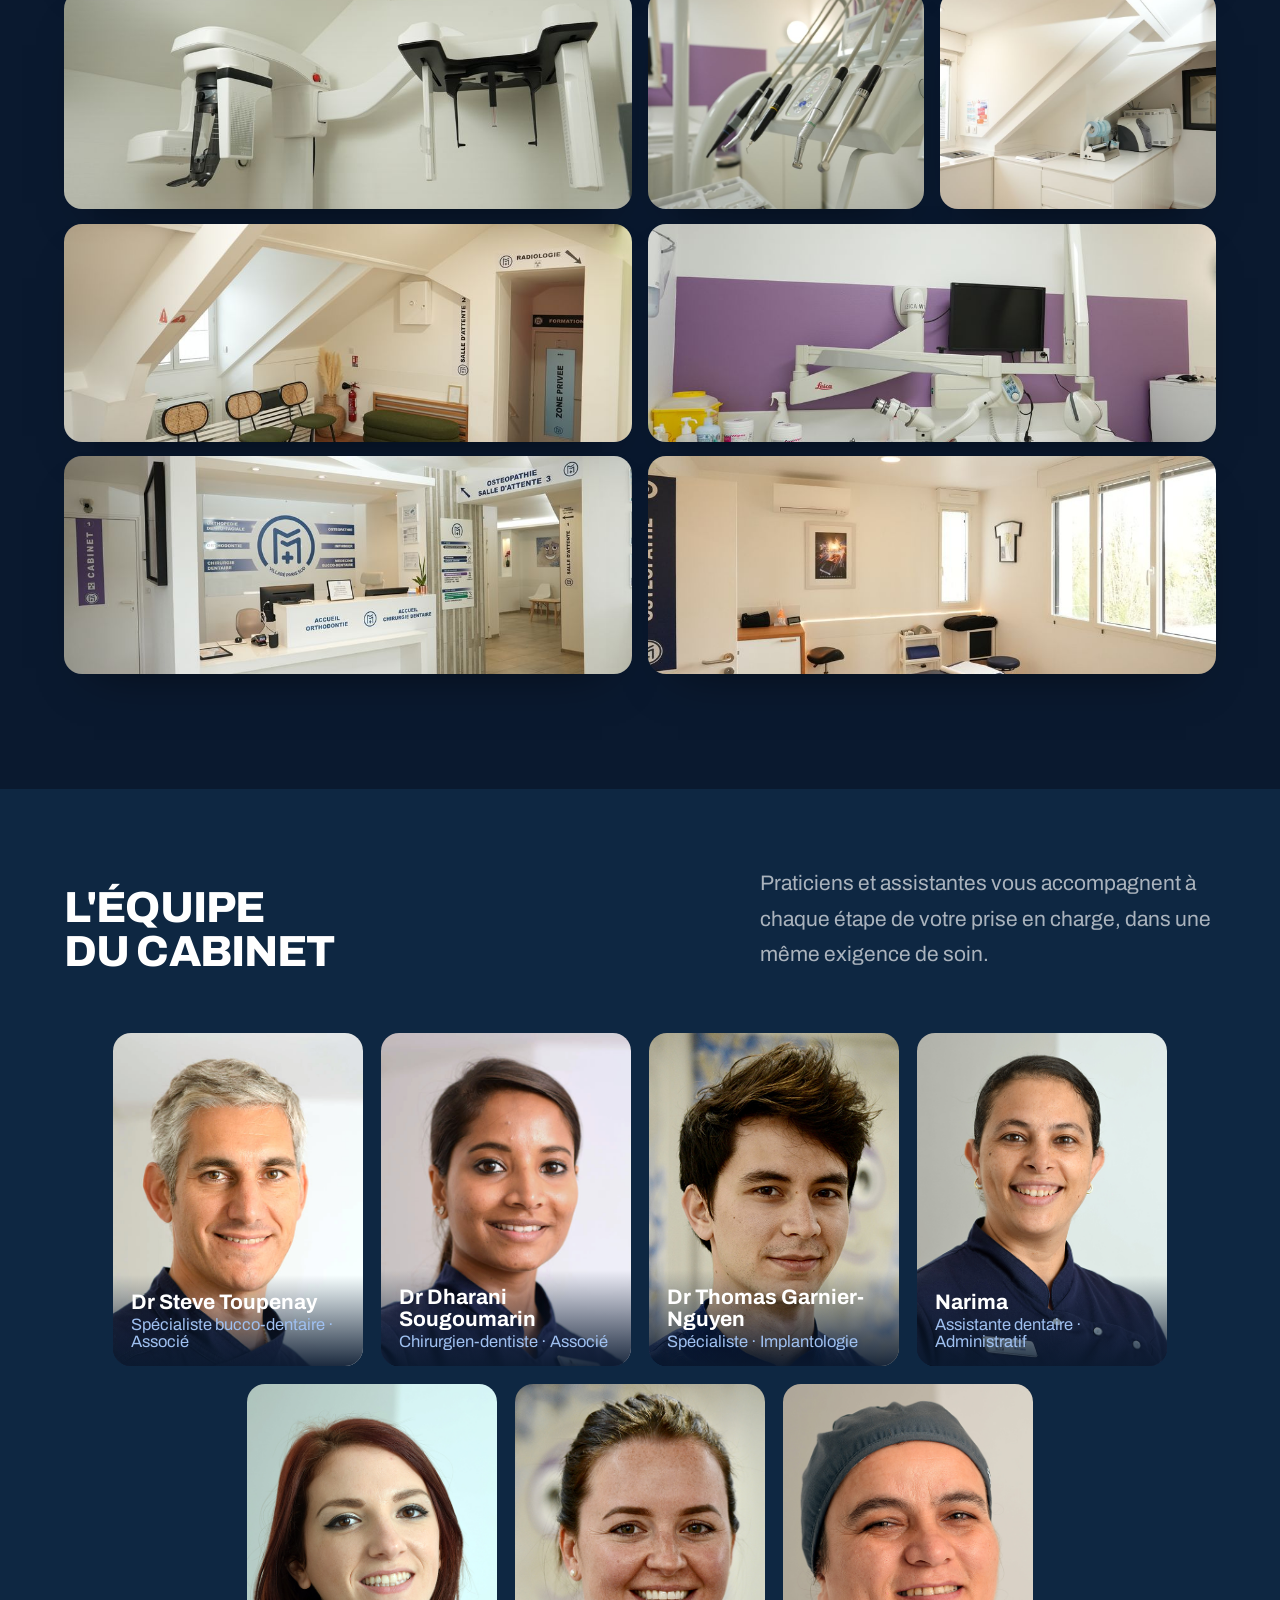
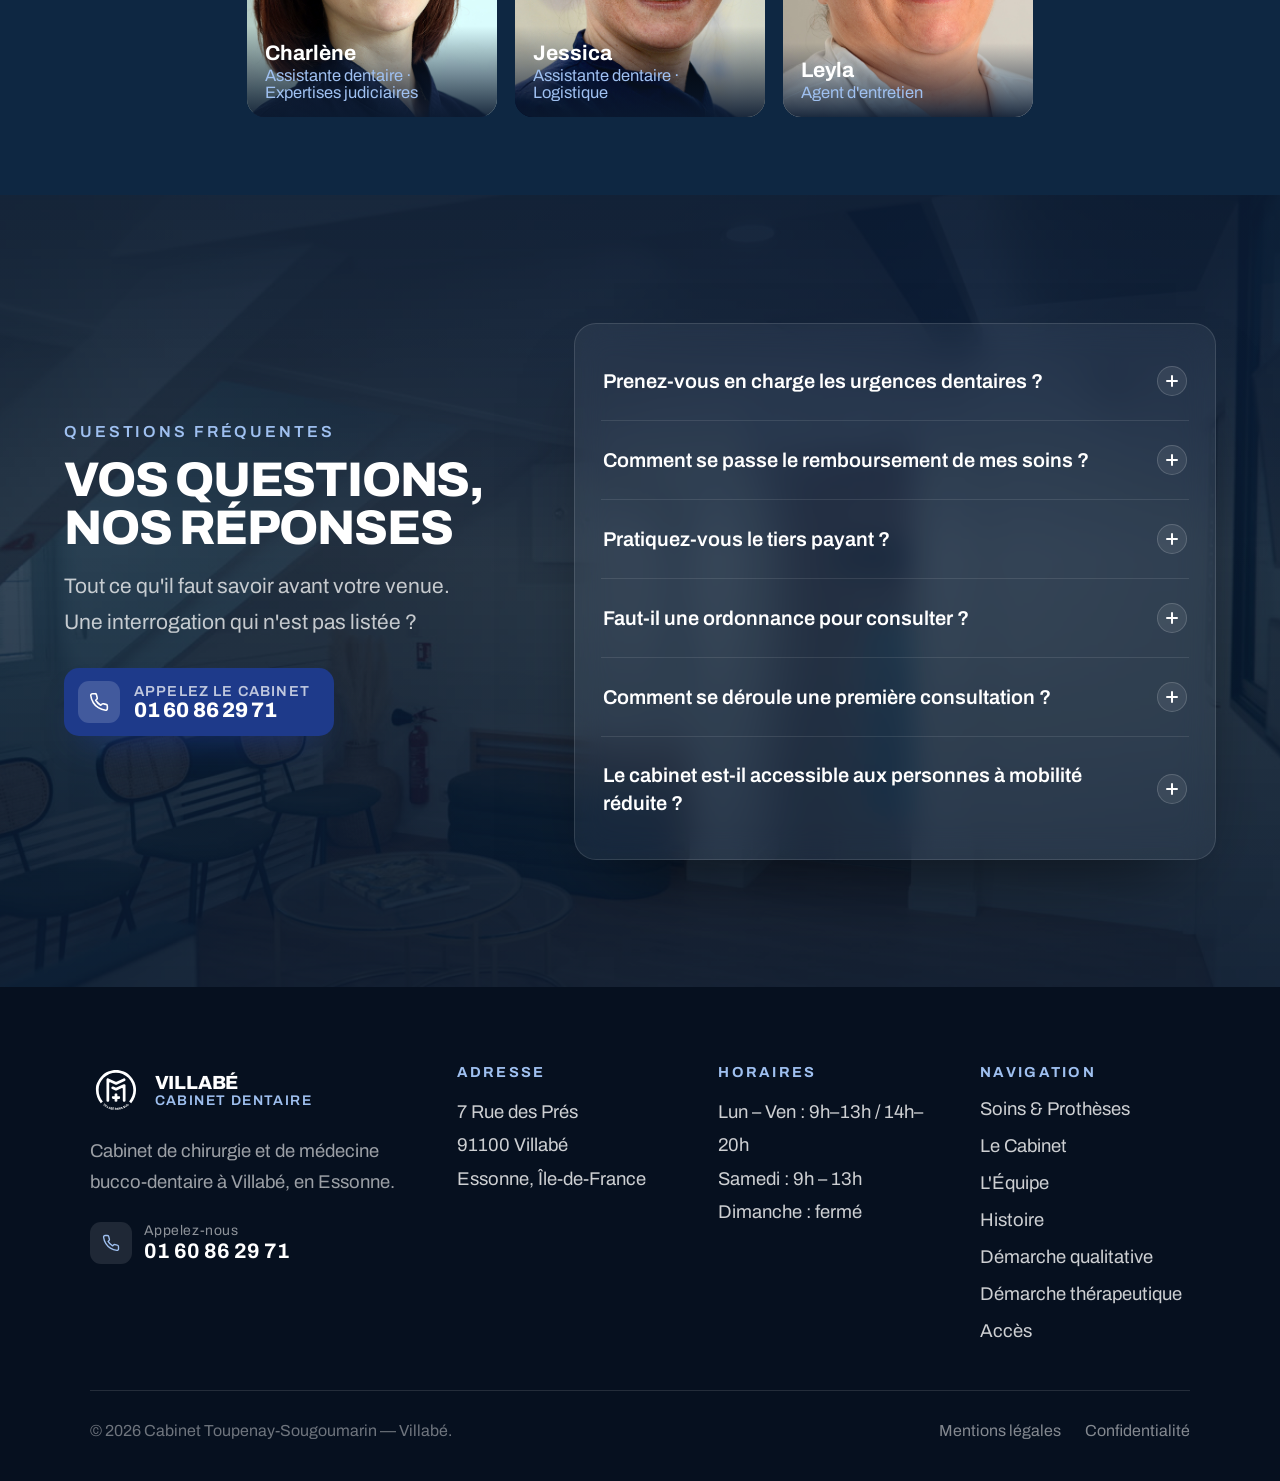
==== commit efe20bbe: "Interviews sous-titrées, raccord son corrigé, favicon - Interview : raccord entre les deux prises re" ====
--- a/index.html
+++ b/index.html
@@ -3,6 +3,12 @@
 <head>
 <meta charset="utf-8">
 <meta name="viewport" content="width=device-width, initial-scale=1">
+<link rel="icon" href="/favicon.ico" sizes="48x48">
+<link rel="icon" type="image/png" sizes="32x32" href="/favicon-32x32.png">
+<link rel="icon" type="image/png" sizes="16x16" href="/favicon-16x16.png">
+<link rel="apple-touch-icon" sizes="180x180" href="/apple-touch-icon.png">
+<link rel="manifest" href="/site.webmanifest">
+<meta name="theme-color" content="#0A192F">
 <title>Cabinet Dentaire Villabé — Dr Toupenay &amp; Dr Sougoumarin</title>
 <meta name="description" content="Cabinet de chirurgie et de médecine bucco-dentaire à Villabé (Essonne). 300 m² dédiés aux soins, à l'implantologie et à la chirurgie orale.">
 <link rel="preconnect" href="https://fonts.googleapis.com">
